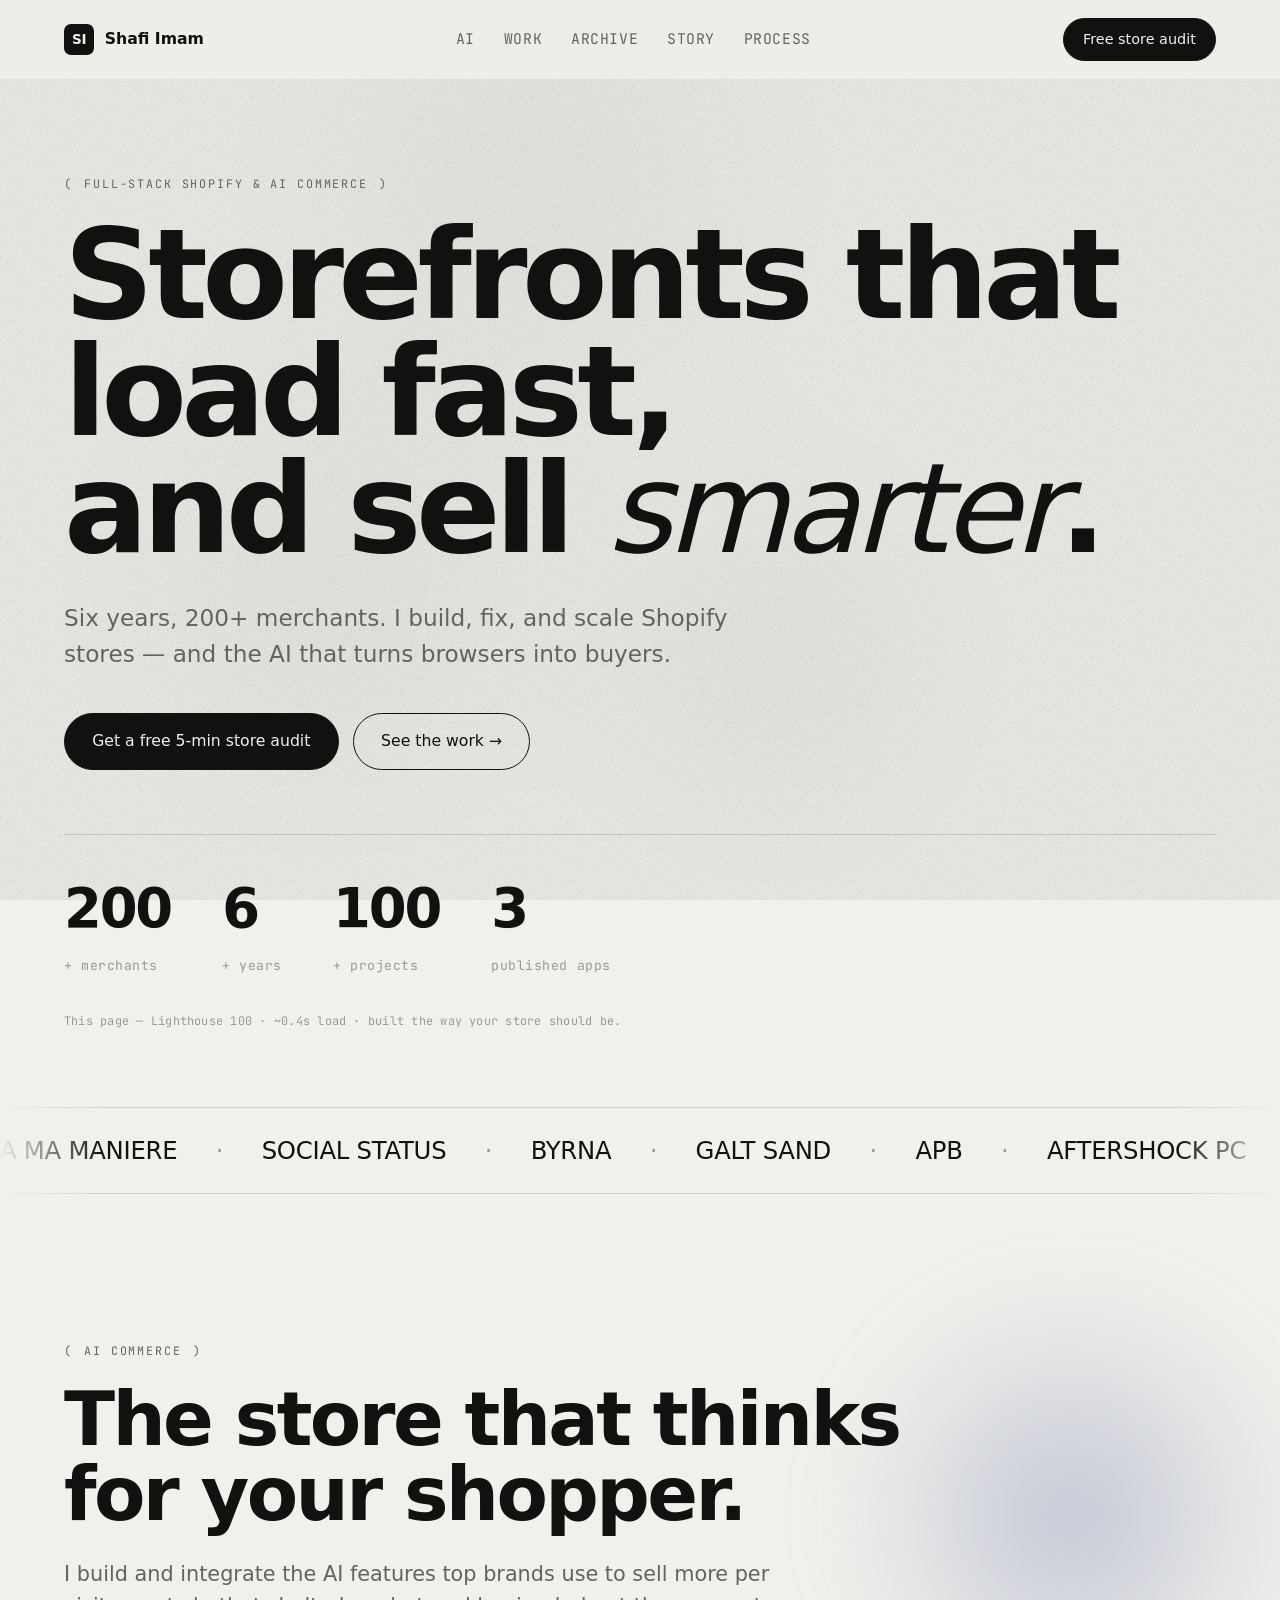
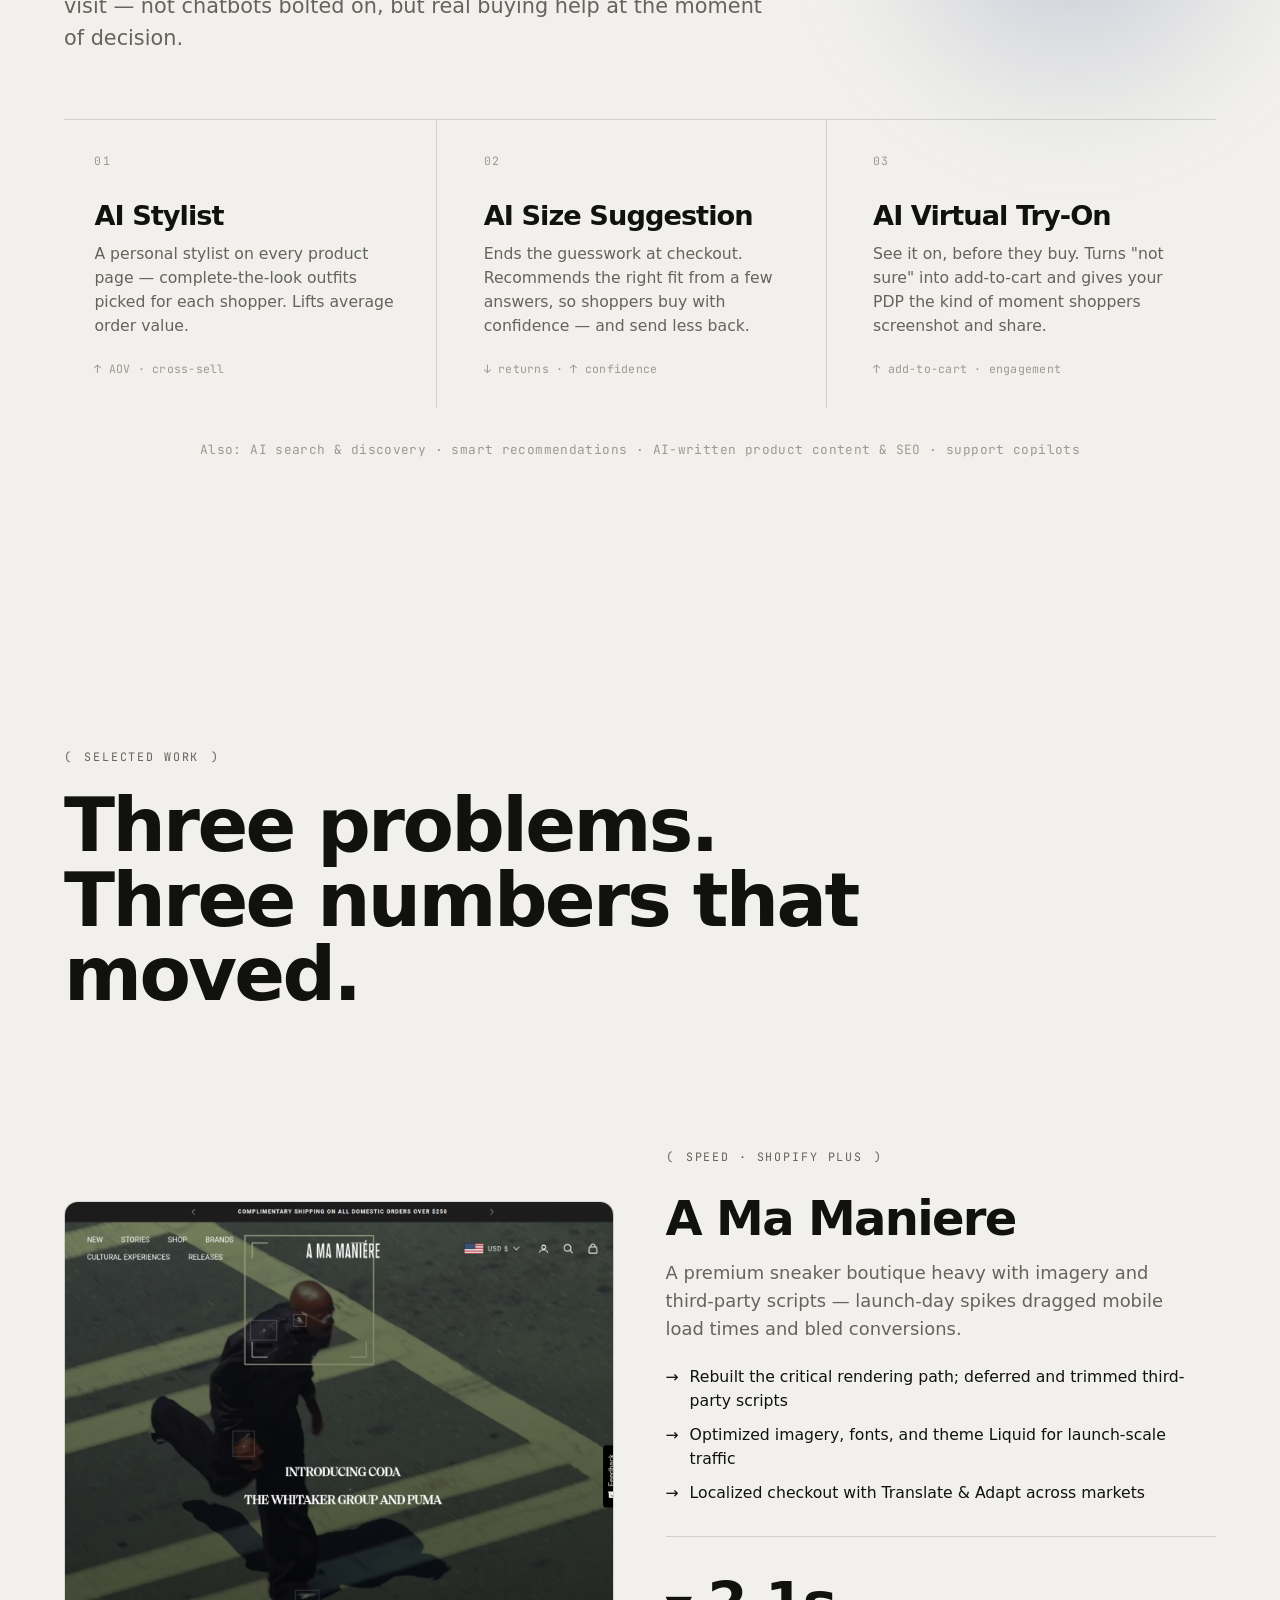
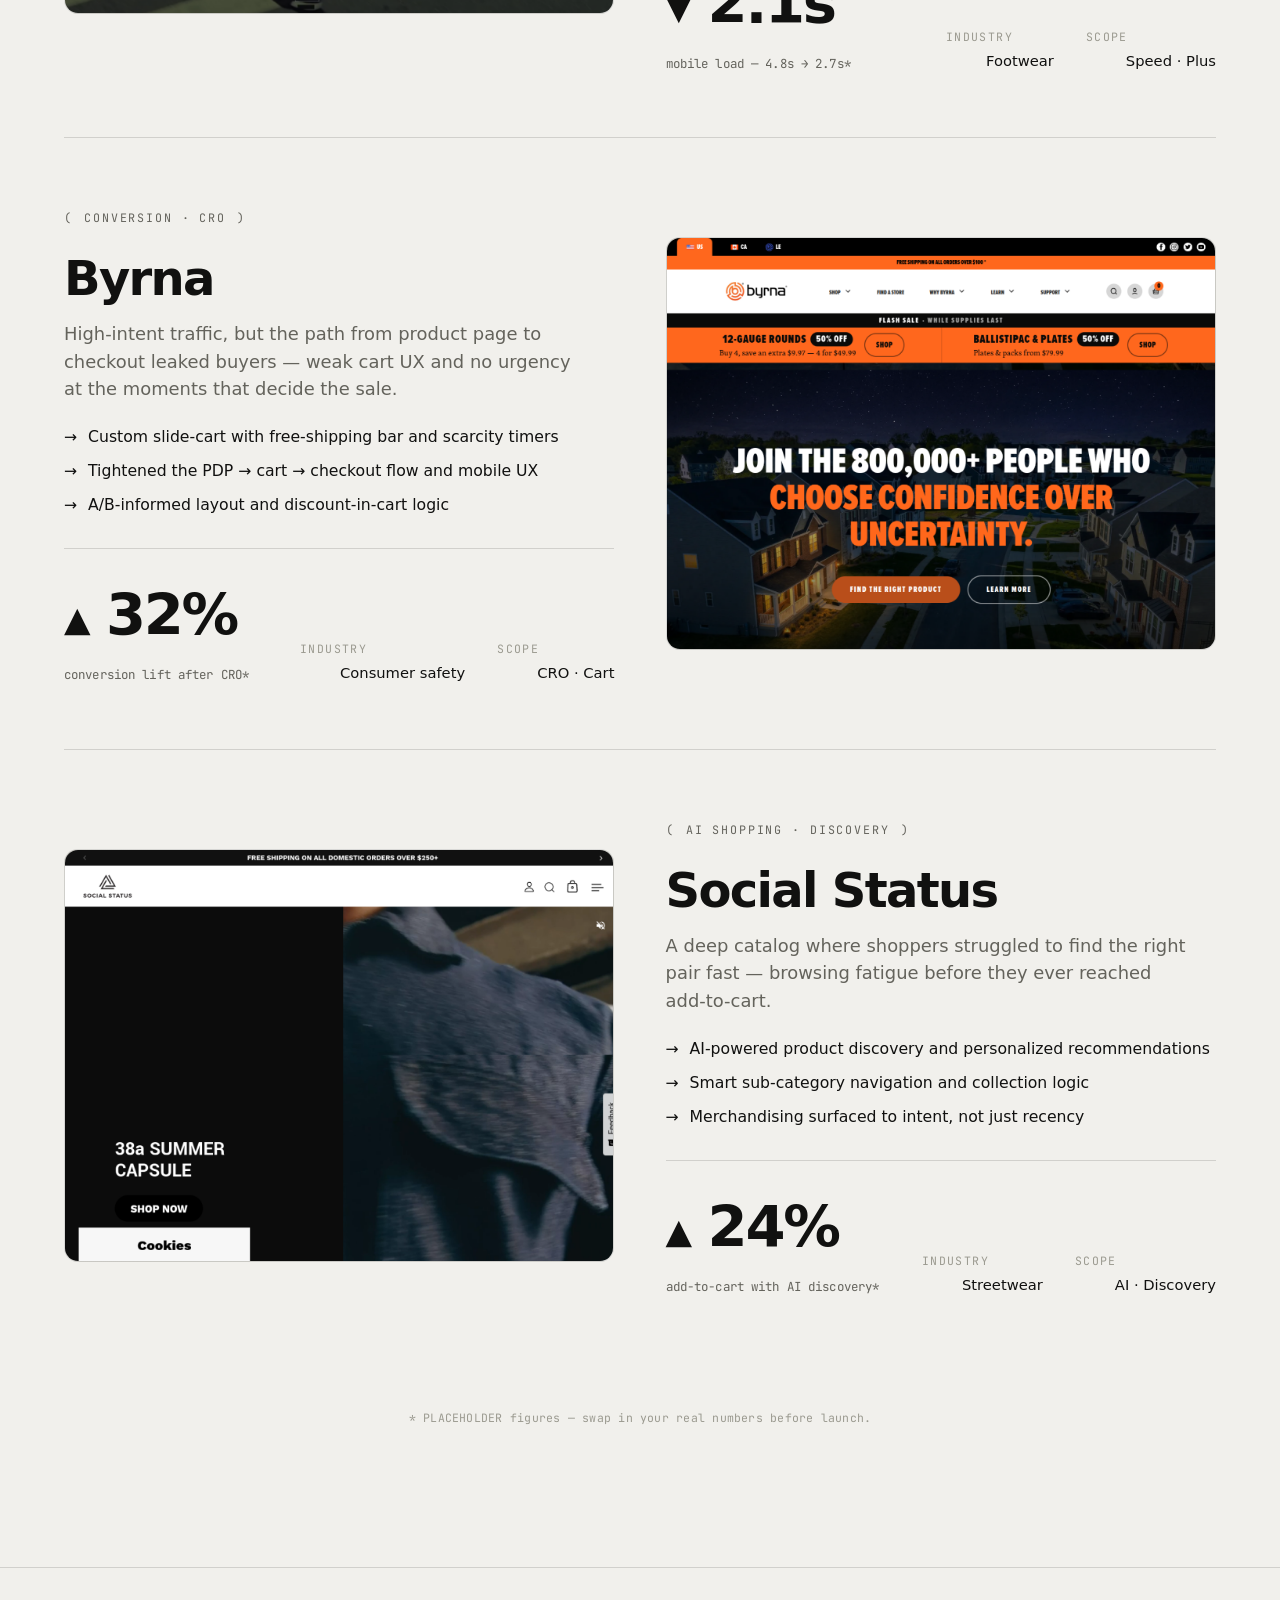
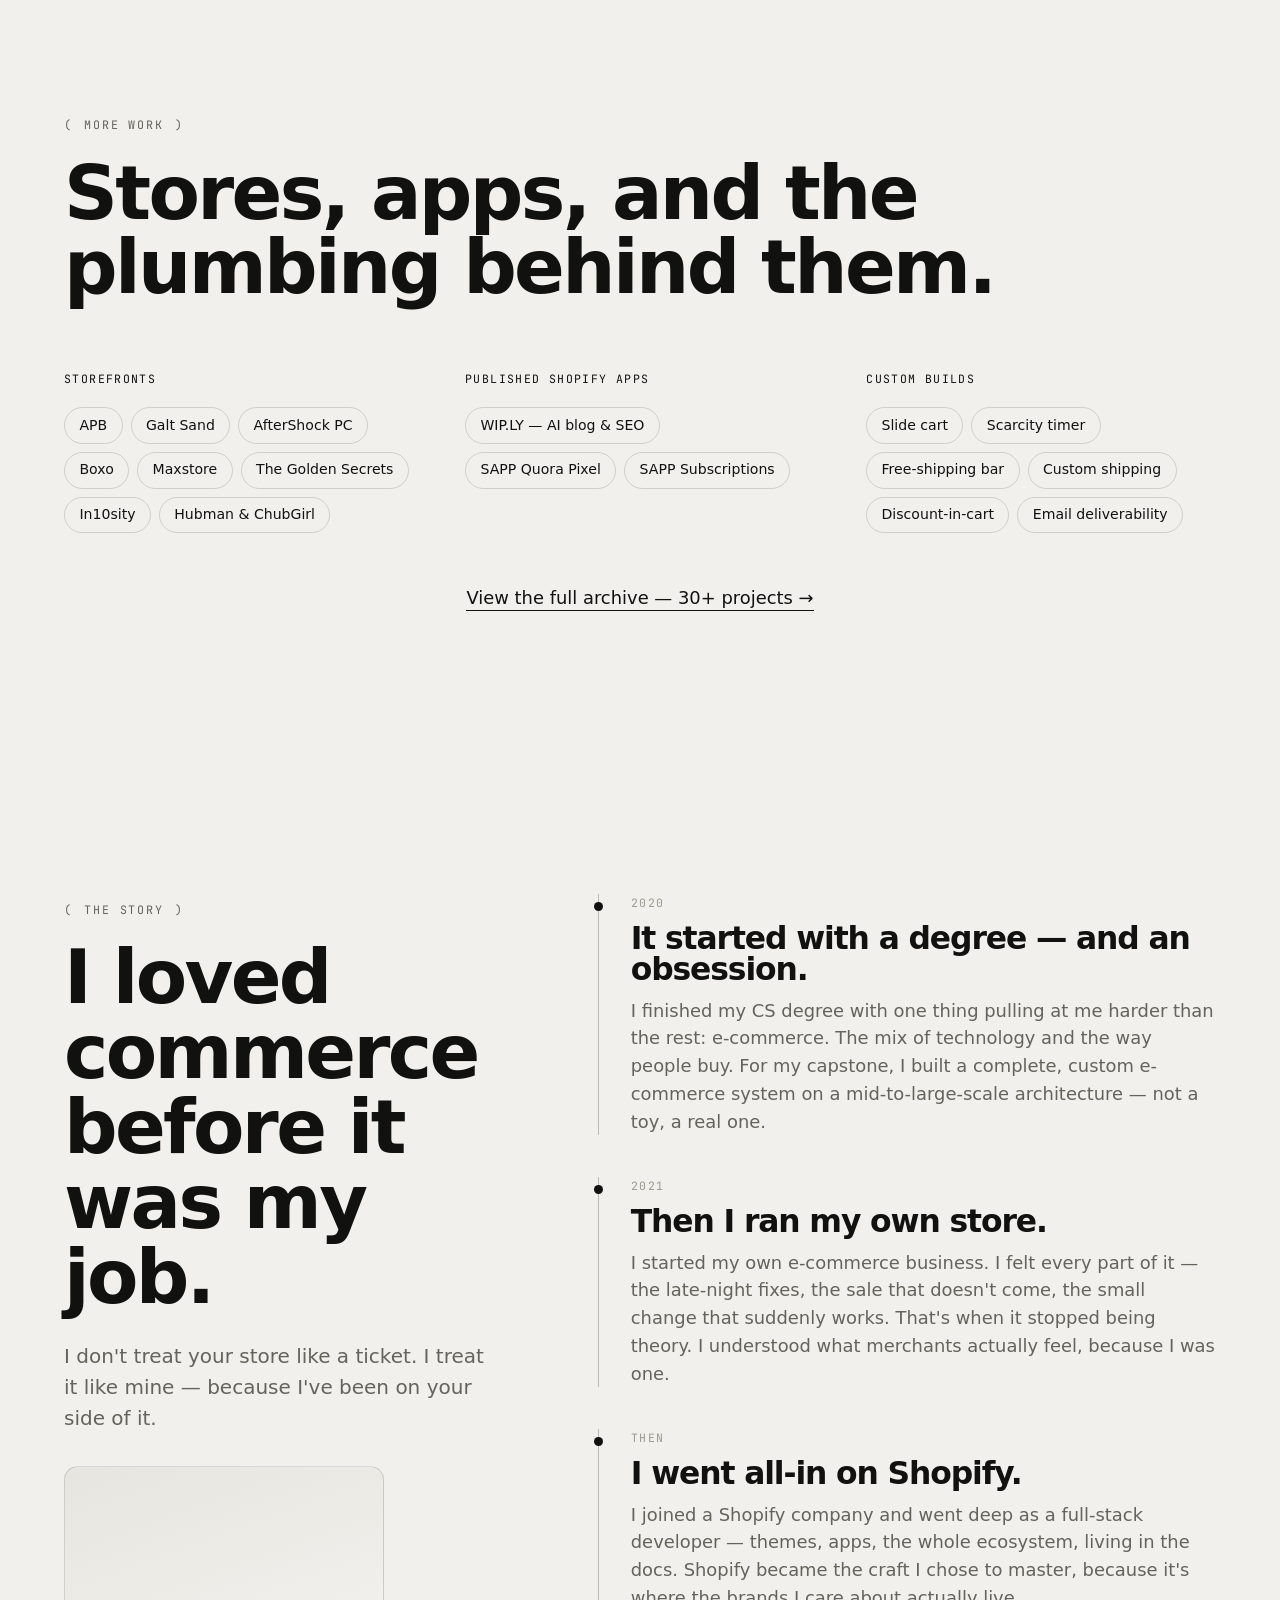
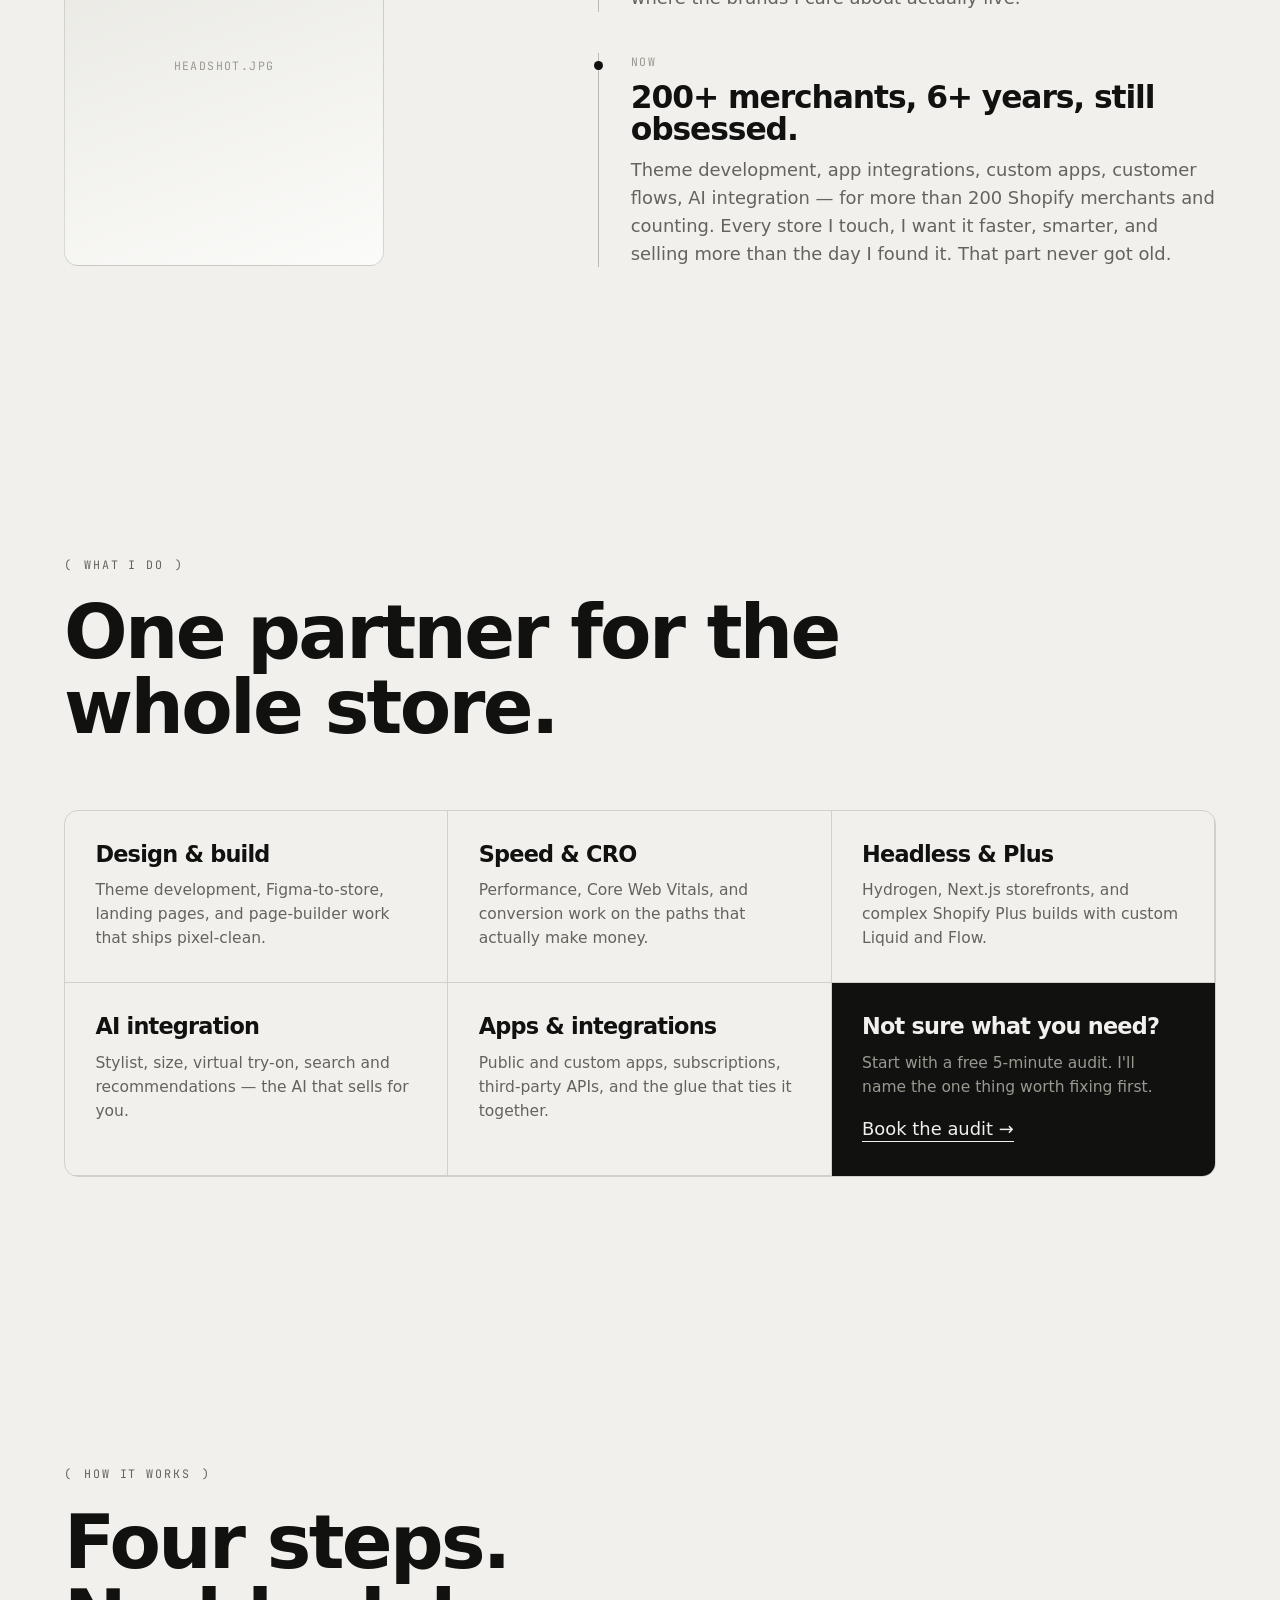
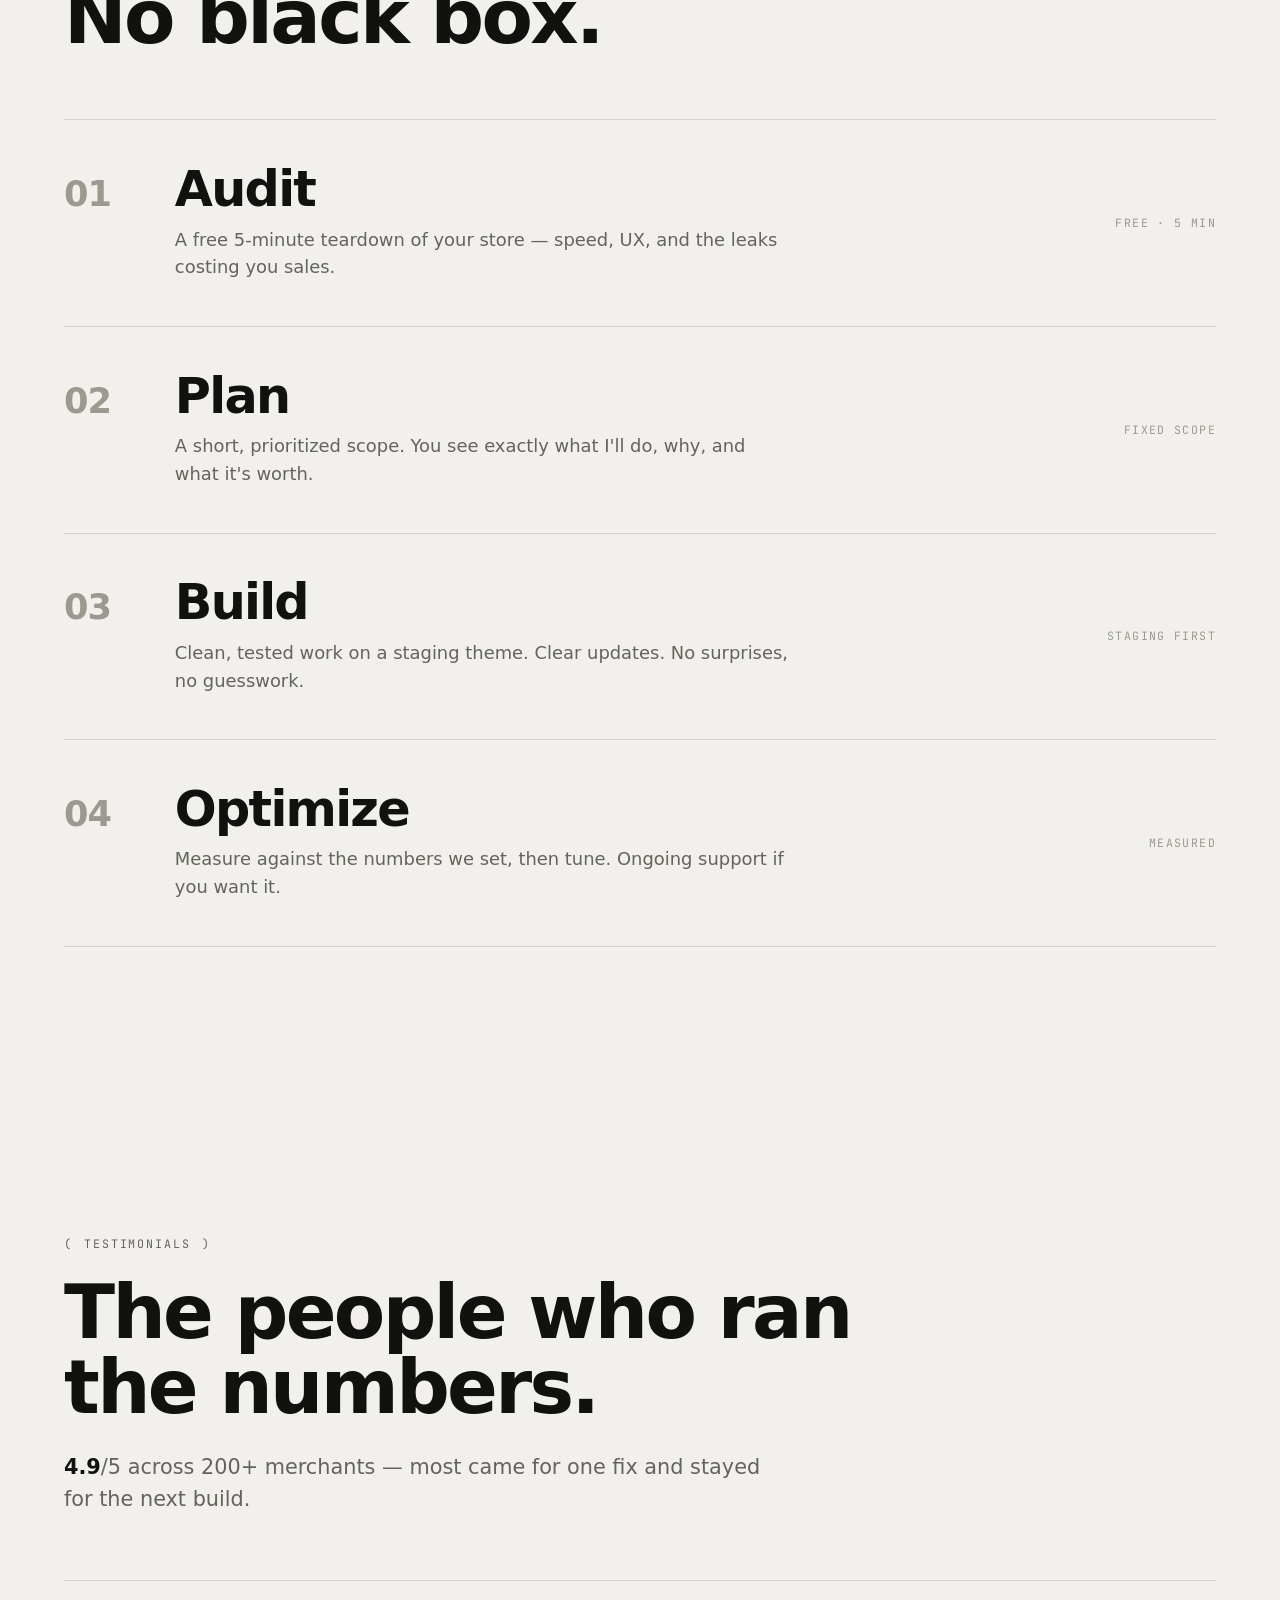
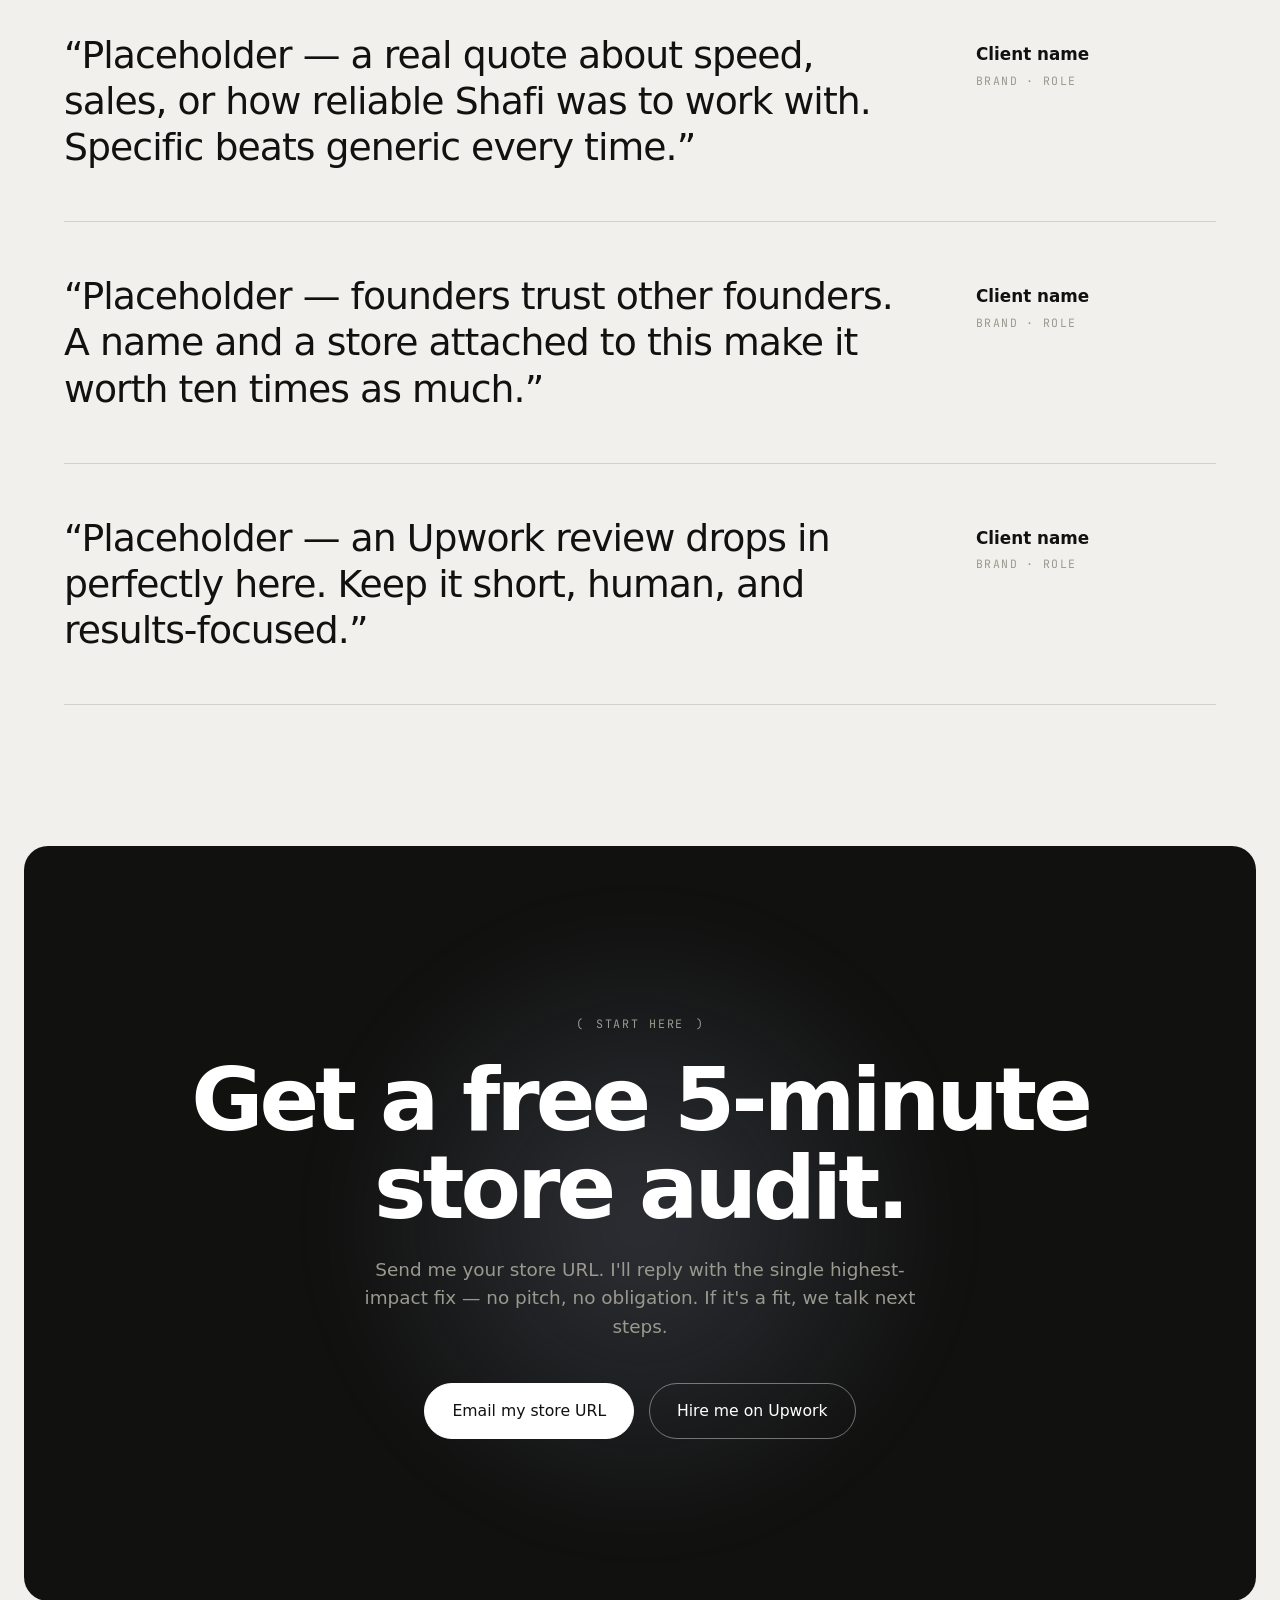
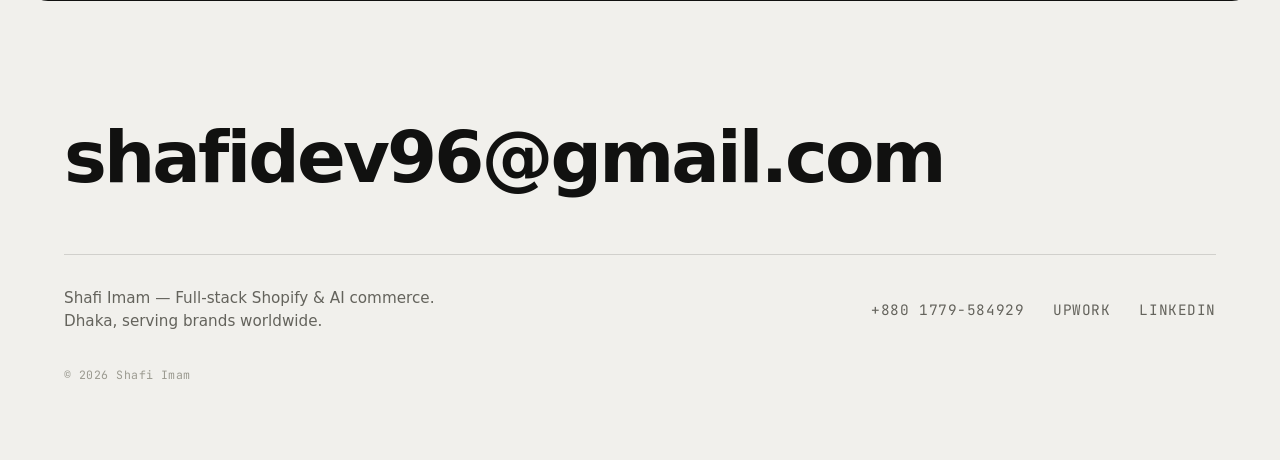
==== index.html @ 68508a6e "New portfolio: static Shopify & AI commerce site + archive page" ====
<!doctype html>
<html lang="en">
<head>
  <meta charset="utf-8" />
  <meta name="viewport" content="width=device-width, initial-scale=1" />
  <title>Shafi Imam — Full-stack Shopify &amp; AI commerce</title>
  <meta name="description" content="Six years, 200+ merchants. I build, fix, and scale Shopify stores — and the AI features (stylist, size, virtual try-on) that turn browsers into buyers." />

  <!--
  ============================================================
  HOW TO UPDATE  (search "PLACEHOLDER")
    · Case-study metrics (3)  -> real speed / conversion / AI numbers
    · Testimonials (3 + rating) -> real client quotes + names
    · Store screenshots       -> assets/shot-*.jpg
    · Headshot                -> assets/headshot.jpg
    · LinkedIn URL            -> nav + footer
  Contact email is correct: shafidev96@gmail.com
  ============================================================
  -->

  <link rel="preconnect" href="https://api.fontshare.com" crossorigin />
  <link rel="preconnect" href="https://fonts.googleapis.com" />
  <link rel="preconnect" href="https://fonts.gstatic.com" crossorigin />
  <link href="https://api.fontshare.com/v2/css?f[]=switzer@400,500,600,700,800,900&display=swap" rel="stylesheet" />
  <link href="https://fonts.googleapis.com/css2?family=JetBrains+Mono:wght@400;500&display=swap" rel="stylesheet" />
  <link rel="stylesheet" href="styles.css" />
</head>
<body>

<!-- preloader (konpo-style counting intro) -->
<div class="loader" id="loader" aria-hidden="true">
  <div class="loader__inner">
    <span class="loader__label mono">Shafi Imam — Shopify &amp; AI commerce</span>
    <span class="loader__count" id="count">000</span>
  </div>
</div>

<!-- custom cursor -->
<div class="cursor" id="cursor" aria-hidden="true"></div>

<!-- grain + shader live behind everything -->
<canvas id="shader" aria-hidden="true"></canvas>
<div class="grain" aria-hidden="true"></div>

<!-- ===================== NAV ===================== -->
<header class="nav" id="top">
  <a class="nav__brand" href="#top" aria-label="Shafi Imam home">
    <span class="nav__mark">SI</span>
    <span class="nav__name">Shafi Imam</span>
  </a>
  <nav class="nav__links" aria-label="Primary">
    <a href="#ai">AI</a>
    <a href="#work">Work</a>
    <a href="work.html">Archive</a>
    <a href="#story">Story</a>
    <a href="#process">Process</a>
  </nav>
  <a class="btn btn--sm" href="#contact"><span>Free store audit</span></a>
</header>

<!-- ===================== HERO ===================== -->
<section class="hero">
  <div class="hero__inner">
    <p class="eyebrow" data-stagger>Full-stack Shopify &amp; AI commerce</p>
    <h1 class="hero__title">
      <span class="line" data-stagger><span>Storefronts that load fast,</span></span>
      <span class="line" data-stagger><span>and sell <em>smarter</em>.</span></span>
    </h1>
    <p class="hero__sub" data-stagger>
      Six years, 200+ merchants. I build, fix, and scale Shopify stores — and the
      AI that turns browsers into buyers.
    </p>
    <div class="hero__cta" data-stagger>
      <a class="btn btn--accent magnetic" href="#contact"><span>Get a free 5-min store audit</span></a>
      <a class="btn btn--ghost magnetic" href="#work"><span>See the work →</span></a>
    </div>

    <div class="hero__stats" data-stagger>
      <div class="hstat"><b data-roll="200">200</b><span>+ merchants</span></div>
      <div class="hstat"><b data-roll="6">6</b><span>+ years</span></div>
      <div class="hstat"><b data-roll="100">100</b><span>+ projects</span></div>
      <div class="hstat"><b data-roll="3">3</b><span> published apps</span></div>
    </div>

    <p class="hero__proof mono">This page — Lighthouse&nbsp;100 · ~0.4s load · built the way your store should be.</p>
  </div>
</section>

<!-- ===================== TRUST MARQUEE ===================== -->
<section class="marquee" aria-label="Selected clients">
  <div class="marquee__track">
    <span>A MA MANIERE</span><span aria-hidden="true">·</span>
    <span>SOCIAL STATUS</span><span aria-hidden="true">·</span>
    <span>BYRNA</span><span aria-hidden="true">·</span>
    <span>GALT SAND</span><span aria-hidden="true">·</span>
    <span>APB</span><span aria-hidden="true">·</span>
    <span>AFTERSHOCK PC</span><span aria-hidden="true">·</span>
    <span>A MA MANIERE</span><span aria-hidden="true">·</span>
    <span>SOCIAL STATUS</span><span aria-hidden="true">·</span>
    <span>BYRNA</span><span aria-hidden="true">·</span>
    <span>GALT SAND</span><span aria-hidden="true">·</span>
    <span>APB</span><span aria-hidden="true">·</span>
    <span>AFTERSHOCK PC</span><span aria-hidden="true">·</span>
  </div>
</section>

<!-- ===================== AI FEATURES ===================== -->
<section class="ai" id="ai">
  <div class="ai__orb" aria-hidden="true"></div>
  <header class="section-head">
    <p class="eyebrow">AI commerce</p>
    <h2 class="section-title">The store that thinks<br />for your shopper.</h2>
    <p class="section-lead">
      I build and integrate the AI features top brands use to sell more per visit —
      not chatbots bolted on, but real buying help at the moment of decision.
    </p>
  </header>

  <div class="ai__grid">
    <article class="aicard" data-tilt>
      <div class="aicard__glow" aria-hidden="true"></div>
      <span class="aicard__idx mono">01</span>
      <h3>AI Stylist</h3>
      <p>A personal stylist on every product page — complete-the-look outfits picked for each shopper. Lifts average order value.</p>
      <span class="aicard__tag mono">↑ AOV · cross-sell</span>
    </article>
    <article class="aicard" data-tilt>
      <div class="aicard__glow" aria-hidden="true"></div>
      <span class="aicard__idx mono">02</span>
      <h3>AI Size Suggestion</h3>
      <p>Ends the guesswork at checkout. Recommends the right fit from a few answers, so shoppers buy with confidence — and send less back.</p>
      <span class="aicard__tag mono">↓ returns · ↑ confidence</span>
    </article>
    <article class="aicard" data-tilt>
      <div class="aicard__glow" aria-hidden="true"></div>
      <span class="aicard__idx mono">03</span>
      <h3>AI Virtual Try-On</h3>
      <p>See it on, before they buy. Turns "not sure" into add-to-cart and gives your PDP the kind of moment shoppers screenshot and share.</p>
      <span class="aicard__tag mono">↑ add-to-cart · engagement</span>
    </article>
  </div>

  <p class="ai__also mono">
    Also: AI search &amp; discovery · smart recommendations · AI-written product content &amp; SEO · support copilots
  </p>
</section>

<!-- ===================== WORK / CASE STUDIES ===================== -->
<section class="work" id="work">
  <header class="section-head">
    <p class="eyebrow">Selected work</p>
    <h2 class="section-title">Three problems.<br />Three numbers that moved.</h2>
  </header>

  <!-- CASE 1 — SPEED — A Ma Maniere -->
  <article class="case" data-tilt>
    <a class="case__media" href="https://www.a-ma-maniere.com/" target="_blank" rel="noopener" aria-label="Visit A Ma Maniere">
      <!-- Store screenshot in assets/ — replace with your own high-res any time -->
      <img src="assets/shot-amamaniere.png" alt="A Ma Maniere storefront" loading="lazy" />
      <span class="case__live mono">↗ a-ma-maniere.com</span>
    </a>
    <div class="case__body">
      <p class="eyebrow">Speed · Shopify Plus</p>
      <h3 class="case__store">A Ma Maniere</h3>
      <p class="case__problem">
        A premium sneaker boutique heavy with imagery and third-party scripts —
        launch-day spikes dragged mobile load times and bled conversions.
      </p>
      <ul class="case__did">
        <li>Rebuilt the critical rendering path; deferred and trimmed third-party scripts</li>
        <li>Optimized imagery, fonts, and theme Liquid for launch-scale traffic</li>
        <li>Localized checkout with Translate &amp; Adapt across markets</li>
      </ul>
      <div class="case__foot">
        <div class="metric">
          <!-- PLACEHOLDER metric -->
          <div class="metric__big"><span class="delta">▼</span> 2.1s</div>
          <div class="metric__cap mono">mobile load — 4.8s → 2.7s*</div>
        </div>
        <dl class="deets">
          <div><dt class="mono">Industry</dt><dd>Footwear</dd></div>
          <div><dt class="mono">Scope</dt><dd>Speed · Plus</dd></div>
        </dl>
      </div>
    </div>
  </article>

  <!-- CASE 2 — CONVERSION — Byrna -->
  <article class="case case--alt" data-tilt>
    <a class="case__media" href="https://byrna.com/" target="_blank" rel="noopener" aria-label="Visit Byrna">
      <!-- Store screenshot in assets/ — replace with your own high-res any time -->
      <img src="assets/shot-byrna.png" alt="Byrna storefront" loading="lazy" />
      <span class="case__live mono">↗ byrna.com</span>
    </a>
    <div class="case__body">
      <p class="eyebrow">Conversion · CRO</p>
      <h3 class="case__store">Byrna</h3>
      <p class="case__problem">
        High-intent traffic, but the path from product page to checkout leaked buyers —
        weak cart UX and no urgency at the moments that decide the sale.
      </p>
      <ul class="case__did">
        <li>Custom slide-cart with free-shipping bar and scarcity timers</li>
        <li>Tightened the PDP → cart → checkout flow and mobile UX</li>
        <li>A/B-informed layout and discount-in-cart logic</li>
      </ul>
      <div class="case__foot">
        <div class="metric">
          <!-- PLACEHOLDER metric -->
          <div class="metric__big"><span class="delta delta--up">▲</span> 32%</div>
          <div class="metric__cap mono">conversion lift after CRO*</div>
        </div>
        <dl class="deets">
          <div><dt class="mono">Industry</dt><dd>Consumer safety</dd></div>
          <div><dt class="mono">Scope</dt><dd>CRO · Cart</dd></div>
        </dl>
      </div>
    </div>
  </article>

  <!-- CASE 3 — AI SHOPPING — Social Status -->
  <article class="case" data-tilt>
    <a class="case__media" href="https://www.socialstatuspgh.com/" target="_blank" rel="noopener" aria-label="Visit Social Status">
      <!-- Store screenshot in assets/ — replace with your own high-res any time -->
      <img src="assets/shot-socialstatus.png" alt="Social Status storefront" loading="lazy" />
      <span class="case__live mono">↗ socialstatuspgh.com</span>
    </a>
    <div class="case__body">
      <p class="eyebrow">AI shopping · Discovery</p>
      <h3 class="case__store">Social Status</h3>
      <p class="case__problem">
        A deep catalog where shoppers struggled to find the right pair fast —
        browsing fatigue before they ever reached add-to-cart.
      </p>
      <ul class="case__did">
        <li>AI-powered product discovery and personalized recommendations</li>
        <li>Smart sub-category navigation and collection logic</li>
        <li>Merchandising surfaced to intent, not just recency</li>
      </ul>
      <div class="case__foot">
        <div class="metric">
          <!-- PLACEHOLDER metric -->
          <div class="metric__big"><span class="delta delta--up">▲</span> 24%</div>
          <div class="metric__cap mono">add-to-cart with AI discovery*</div>
        </div>
        <dl class="deets">
          <div><dt class="mono">Industry</dt><dd>Streetwear</dd></div>
          <div><dt class="mono">Scope</dt><dd>AI · Discovery</dd></div>
        </dl>
      </div>
    </div>
  </article>

  <p class="work__foot mono">* PLACEHOLDER figures — swap in your real numbers before launch.</p>
</section>

<!-- ===================== MORE WORK ===================== -->
<section class="more">
  <header class="section-head">
    <p class="eyebrow">More work</p>
    <h2 class="section-title">Stores, apps, and the plumbing behind them.</h2>
  </header>
  <div class="more__cols">
    <div class="more__col">
      <p class="mono more__label">Storefronts</p>
      <ul class="taglist">
        <li>APB</li><li>Galt Sand</li><li>AfterShock PC</li><li>Boxo</li>
        <li>Maxstore</li><li>The Golden Secrets</li><li>In10sity</li><li>Hubman &amp; ChubGirl</li>
      </ul>
    </div>
    <div class="more__col">
      <p class="mono more__label">Published Shopify apps</p>
      <ul class="taglist">
        <li>WIP.LY — AI blog &amp; SEO</li><li>SAPP Quora Pixel</li><li>SAPP Subscriptions</li>
      </ul>
    </div>
    <div class="more__col">
      <p class="mono more__label">Custom builds</p>
      <ul class="taglist">
        <li>Slide cart</li><li>Scarcity timer</li><li>Free-shipping bar</li>
        <li>Custom shipping</li><li>Discount-in-cart</li><li>Email deliverability</li>
      </ul>
    </div>
  </div>
  <p class="more__all"><a class="link-arrow" href="work.html">View the full archive — 30+ projects →</a></p>
</section>

<!-- ===================== STORY ===================== -->
<section class="story" id="story">
  <div class="story__intro">
    <p class="eyebrow">The story</p>
    <h2 class="section-title">I loved commerce<br />before it was my job.</h2>
    <p class="story__lead">
      I don't treat your store like a ticket. I treat it like mine — because I've
      been on your side of it.
    </p>
    <div class="story__media" role="img" aria-label="Shafi Imam">
      <!-- PLACEHOLDER: assets/headshot.jpg -->
      <span class="mono">headshot.jpg</span>
    </div>
  </div>

  <ol class="timeline">
    <li class="tl">
      <span class="tl__year mono">2020</span>
      <h3>It started with a degree — and an obsession.</h3>
      <p>I finished my CS degree with one thing pulling at me harder than the rest: e-commerce. The mix of technology and the way people buy. For my capstone, I built a complete, custom e-commerce system on a mid-to-large-scale architecture — not a toy, a real one.</p>
    </li>
    <li class="tl">
      <span class="tl__year mono">2021</span>
      <h3>Then I ran my own store.</h3>
      <p>I started my own e-commerce business. I felt every part of it — the late-night fixes, the sale that doesn't come, the small change that suddenly works. That's when it stopped being theory. I understood what merchants actually feel, because I was one.</p>
    </li>
    <li class="tl">
      <span class="tl__year mono">Then</span>
      <h3>I went all-in on Shopify.</h3>
      <p>I joined a Shopify company and went deep as a full-stack developer — themes, apps, the whole ecosystem, living in the docs. Shopify became the craft I chose to master, because it's where the brands I care about actually live.</p>
    </li>
    <li class="tl">
      <span class="tl__year mono">Now</span>
      <h3>200+ merchants, 6+ years, still obsessed.</h3>
      <p>Theme development, app integrations, custom apps, customer flows, AI integration — for more than 200 Shopify merchants and counting. Every store I touch, I want it faster, smarter, and selling more than the day I found it. That part never got old.</p>
    </li>
  </ol>
</section>

<!-- ===================== SERVICES ===================== -->
<section class="services" id="services">
  <header class="section-head">
    <p class="eyebrow">What I do</p>
    <h2 class="section-title">One partner for the whole store.</h2>
  </header>
  <div class="svc__grid">
    <article class="svc" data-tilt><h3>Design &amp; build</h3><p>Theme development, Figma-to-store, landing pages, and page-builder work that ships pixel-clean.</p></article>
    <article class="svc" data-tilt><h3>Speed &amp; CRO</h3><p>Performance, Core Web Vitals, and conversion work on the paths that actually make money.</p></article>
    <article class="svc" data-tilt><h3>Headless &amp; Plus</h3><p>Hydrogen, Next.js storefronts, and complex Shopify Plus builds with custom Liquid and Flow.</p></article>
    <article class="svc" data-tilt><h3>AI integration</h3><p>Stylist, size, virtual try-on, search and recommendations — the AI that sells for you.</p></article>
    <article class="svc" data-tilt><h3>Apps &amp; integrations</h3><p>Public and custom apps, subscriptions, third-party APIs, and the glue that ties it together.</p></article>
    <article class="svc svc--cta" data-tilt><h3>Not sure what you need?</h3><p>Start with a free 5-minute audit. I'll name the one thing worth fixing first.</p><a class="link-arrow" href="#contact">Book the audit →</a></article>
  </div>
</section>

<!-- ===================== HOW IT WORKS (editorial rows) ===================== -->
<section class="process" id="process">
  <header class="section-head">
    <p class="eyebrow">How it works</p>
    <h2 class="section-title">Four steps.<br />No black box.</h2>
  </header>

  <ol class="steps">
    <li class="step">
      <span class="step__n">01</span>
      <div class="step__body">
        <h3>Audit</h3>
        <p>A free 5-minute teardown of your store — speed, UX, and the leaks costing you sales.</p>
      </div>
      <span class="step__meta mono">Free · 5 min</span>
    </li>
    <li class="step">
      <span class="step__n">02</span>
      <div class="step__body">
        <h3>Plan</h3>
        <p>A short, prioritized scope. You see exactly what I'll do, why, and what it's worth.</p>
      </div>
      <span class="step__meta mono">Fixed scope</span>
    </li>
    <li class="step">
      <span class="step__n">03</span>
      <div class="step__body">
        <h3>Build</h3>
        <p>Clean, tested work on a staging theme. Clear updates. No surprises, no guesswork.</p>
      </div>
      <span class="step__meta mono">Staging first</span>
    </li>
    <li class="step">
      <span class="step__n">04</span>
      <div class="step__body">
        <h3>Optimize</h3>
        <p>Measure against the numbers we set, then tune. Ongoing support if you want it.</p>
      </div>
      <span class="step__meta mono">Measured</span>
    </li>
  </ol>
</section>

<!-- ===================== TESTIMONIALS (editorial quotes) ===================== -->
<section class="quotes" id="quotes">
  <header class="section-head">
    <p class="eyebrow">Testimonials</p>
    <h2 class="section-title">The people who ran the numbers.</h2>
    <p class="section-lead"><b data-roll="4.9" data-decimals="1">4.9</b>/5 across 200+ merchants — most came for one fix and stayed for the next build.</p>
  </header>

  <ul class="qlist">
    <!-- PLACEHOLDER testimonials -->
    <li class="qrow">
      <blockquote>Placeholder — a real quote about speed, sales, or how reliable Shafi was to work with. Specific beats generic every time.</blockquote>
      <div class="qmeta"><b>Client name</b><span class="mono">Brand · Role</span></div>
    </li>
    <li class="qrow">
      <blockquote>Placeholder — founders trust other founders. A name and a store attached to this make it worth ten times as much.</blockquote>
      <div class="qmeta"><b>Client name</b><span class="mono">Brand · Role</span></div>
    </li>
    <li class="qrow">
      <blockquote>Placeholder — an Upwork review drops in perfectly here. Keep it short, human, and results-focused.</blockquote>
      <div class="qmeta"><b>Client name</b><span class="mono">Brand · Role</span></div>
    </li>
  </ul>
</section>

<!-- ===================== FINAL CTA ===================== -->
<section class="cta" id="contact">
  <div class="cta__orb" aria-hidden="true"></div>
  <p class="eyebrow">Start here</p>
  <h2 class="cta__title">Get a free 5-minute<br />store audit.</h2>
  <p class="cta__sub">
    Send me your store URL. I'll reply with the single highest-impact fix —
    no pitch, no obligation. If it's a fit, we talk next steps.
  </p>
  <div class="cta__actions">
    <a class="btn btn--accent magnetic" href="mailto:shafidev96@gmail.com?subject=Free%20store%20audit&body=My%20store%20URL%3A%20"><span>Email my store URL</span></a>
    <a class="btn btn--ghost magnetic" href="https://www.upwork.com/freelancers/shafiimam" target="_blank" rel="noopener"><span>Hire me on Upwork</span></a>
  </div>
</section>

<!-- ===================== FOOTER ===================== -->
<footer class="foot">
  <div class="foot__top">
    <a class="foot__mail" href="mailto:shafidev96@gmail.com">shafidev96@gmail.com</a>
  </div>
  <div class="foot__row">
    <p>Shafi Imam — Full-stack Shopify &amp; AI commerce. Dhaka, serving brands worldwide.</p>
    <div class="foot__links">
      <a href="tel:+8801779584929">+880 1779-584929</a>
      <a href="https://www.upwork.com/freelancers/shafiimam" target="_blank" rel="noopener">Upwork</a>
      <!-- PLACEHOLDER: real LinkedIn URL -->
      <a href="#" target="_blank" rel="noopener">LinkedIn</a>
    </div>
  </div>
  <p class="foot__fine mono">© <span id="year">2026</span> Shafi Imam</p>
</footer>

<script src="shader.js" defer></script>
<script src="main.js" defer></script>
</body>
</html>
---- styles.css ----
/* =========================================================
   Shafi Imam — Portfolio
   Light, monochrome, Swiss-grotesk editorial (konpo-grade).
   Near-white paper, near-black ink, no color. Motion carries it.
   ========================================================= */

:root {
  --bg:        #F1F0EC;   /* warm paper white */
  --bg-2:      #E9E8E2;
  --card:      #FBFBF9;
  --ink:       #111110;
  --ink-soft:  #64635C;
  --ink-faint: #9B9A90;
  --line:      rgba(17,17,16,0.14);
  --line-2:    rgba(17,17,16,0.24);
  --dark:      #111110;   /* inverted sections */
  --dark-soft: #9A998F;

  --sans: "Switzer", system-ui, -apple-system, "Helvetica Neue", Arial, sans-serif;
  --mono: "JetBrains Mono", ui-monospace, "SF Mono", monospace;

  --pad-x: clamp(1.25rem, 5vw, 7rem);
  --section-y: clamp(5rem, 11vw, 12rem);
  --maxw: 1320px;
  --radius: 14px;
  --ease: cubic-bezier(0.16, 1, 0.3, 1);
}

* { box-sizing: border-box; }
html { -webkit-text-size-adjust: 100%; }
html.smooth { scroll-behavior: smooth; }

body {
  margin: 0;
  background: var(--bg);
  color: var(--ink);
  font-family: var(--sans);
  font-size: clamp(1rem, 0.96rem + 0.22vw, 1.12rem);
  line-height: 1.55;
  font-weight: 400;
  -webkit-font-smoothing: antialiased;
  text-rendering: optimizeLegibility;
  overflow-x: clip;
}
body.lock { overflow: hidden; height: 100vh; }

h1, h2, h3 { font-family: var(--sans); font-weight: 600; margin: 0; line-height: 1.0; letter-spacing: -0.035em; }
p { margin: 0; }
ul, ol, dl { margin: 0; padding: 0; list-style: none; }
a { color: inherit; text-decoration: none; }
em { font-style: italic; }

/* hide native cursor on fine pointers (custom cursor takes over) */
@media (pointer: fine) { .cursor-on, .cursor-on a, .cursor-on button, .cursor-on .btn { cursor: none; } }

/* background shader + grain ------------------------------ */
#shader { position: fixed; inset: 0; width: 100%; height: 100%; z-index: 0; opacity: 0.5; pointer-events: none; }
.grain {
  position: fixed; inset: 0; z-index: 1; pointer-events: none; opacity: 0.4;
  background-image: url("data:image/svg+xml,%3Csvg xmlns='http://www.w3.org/2000/svg' width='140' height='140'%3E%3Cfilter id='n'%3E%3CfeTurbulence type='fractalNoise' baseFrequency='0.8' numOctaves='2' stitchTiles='stitch'/%3E%3C/filter%3E%3Crect width='100%25' height='100%25' filter='url(%23n)'/%3E%3C/svg%3E");
  mix-blend-mode: multiply;
}
body > *:not(#shader):not(.grain):not(.loader):not(.cursor) { position: relative; z-index: 2; }

/* =========================================================
   PRELOADER
   ========================================================= */
.loader { position: fixed; inset: 0; z-index: 200; background: var(--bg); display: grid; place-items: end center; padding: 0 var(--pad-x) clamp(2rem, 6vh, 4rem); transition: transform 0.9s var(--ease); }
.loader.done { transform: translateY(-100%); }
.loader__inner { width: 100%; max-width: var(--maxw); display: flex; align-items: baseline; justify-content: space-between; gap: 1rem; border-top: 1px solid var(--line); padding-top: 1.4rem; }
.loader__label { color: var(--ink-faint); }
.loader__count { font-family: var(--sans); font-weight: 600; font-size: clamp(4rem, 3rem + 10vw, 12rem); line-height: 0.8; letter-spacing: -0.05em; color: var(--ink); font-variant-numeric: tabular-nums; }

/* =========================================================
   CUSTOM CURSOR
   ========================================================= */
.cursor { position: fixed; top: 0; left: 0; width: 12px; height: 12px; border-radius: 50%; background: #fff; z-index: 300; pointer-events: none; will-change: transform; transition: width 0.28s var(--ease), height 0.28s var(--ease), opacity 0.25s; mix-blend-mode: difference; opacity: 0; }
.cursor.is-active { opacity: 1; }
.cursor.is-hover { width: 52px; height: 52px; }
@media (pointer: coarse) { .cursor { display: none; } }

/* utility ------------------------------------------------ */
.mono { font-family: var(--mono); font-size: 0.72rem; letter-spacing: 0.12em; text-transform: uppercase; color: var(--ink-faint); }
.eyebrow { font-family: var(--mono); font-size: 0.73rem; letter-spacing: 0.16em; text-transform: uppercase; color: var(--ink-soft); margin-bottom: 1.4rem; display: inline-flex; align-items: center; gap: 0.7rem; }
.eyebrow::before { content: "("; }
.eyebrow::after { content: ")"; }

.section-head { max-width: 900px; margin-bottom: clamp(2.5rem, 5vw, 4.5rem); }
.section-title { font-size: clamp(2.2rem, 1rem + 4.6vw, 5rem); color: var(--ink); font-weight: 600; }
.section-lead { color: var(--ink-soft); font-size: clamp(1.05rem, 1rem + 0.4vw, 1.3rem); max-width: 54ch; margin-top: 1.6rem; }

/* buttons ------------------------------------------------ */
.btn { position: relative; display: inline-flex; align-items: center; justify-content: center; font-family: var(--sans); font-weight: 500; font-size: 0.98rem; padding: 0.95rem 1.7rem; border-radius: 999px; border: 1px solid var(--ink); cursor: pointer; transition: background 0.3s var(--ease), color 0.3s var(--ease), border-color 0.3s var(--ease); }
.btn > span { position: relative; z-index: 1; }
.btn--accent { background: var(--ink); color: var(--bg); }
.btn--accent:hover { background: transparent; color: var(--ink); }
.btn--ghost { background: transparent; color: var(--ink); }
.btn--ghost:hover { background: var(--ink); color: var(--bg); }
.btn--sm { padding: 0.6rem 1.2rem; font-size: 0.9rem; background: var(--ink); color: var(--bg); }
.btn--sm:hover { background: transparent; color: var(--ink); }

.link-arrow { font-weight: 500; color: var(--ink); border-bottom: 1px solid var(--ink); padding-bottom: 2px; transition: opacity 0.2s ease; }
.link-arrow:hover { opacity: 0.55; }

/* =========================================================
   NAV
   ========================================================= */
.nav { position: sticky; top: 0; z-index: 60; display: flex; align-items: center; justify-content: space-between; gap: 1.5rem; padding: 1.1rem var(--pad-x); background: color-mix(in srgb, var(--bg) 80%, transparent); backdrop-filter: blur(10px); }
.nav__brand { display: inline-flex; align-items: center; gap: 0.65rem; }
.nav__mark { font-family: var(--sans); font-weight: 700; font-size: 0.85rem; letter-spacing: -0.02em; background: var(--ink); color: var(--bg); width: 1.9rem; height: 1.9rem; display: inline-grid; place-items: center; border-radius: 7px; }
.nav__name { font-weight: 600; font-size: 0.98rem; }
.nav__links { display: flex; gap: 1.8rem; }
.nav__links a { color: var(--ink-soft); font-size: 0.92rem; font-family: var(--mono); letter-spacing: 0.04em; text-transform: uppercase; transition: color 0.15s ease; }
.nav__links a:hover { color: var(--ink); }

/* =========================================================
   HERO
   ========================================================= */
.hero { padding: clamp(3rem, 7vw, 7rem) var(--pad-x) clamp(3rem, 6vw, 5rem); }
.hero__inner { max-width: var(--maxw); margin: 0 auto; }
.hero__title { font-size: clamp(2.9rem, 1rem + 8.5vw, 8rem); font-weight: 600; color: var(--ink); letter-spacing: -0.045em; line-height: 0.94; margin-bottom: 2rem; }
.hero__title .line { display: block; overflow: hidden; }
.hero__title .line > span { display: block; }
.hero__title em { font-style: italic; font-weight: 500; }
.hero__sub { font-size: clamp(1.1rem, 1rem + 0.6vw, 1.45rem); color: var(--ink-soft); max-width: 48ch; margin-bottom: 2.6rem; }
.hero__cta { display: flex; flex-wrap: wrap; gap: 0.9rem; margin-bottom: 4rem; }
.hero__stats { display: grid; grid-template-columns: repeat(4, auto); gap: clamp(1.5rem, 4vw, 4rem); justify-content: start; padding-top: 2rem; border-top: 1px solid var(--line); }
.hstat { display: flex; flex-direction: column; }
.hstat b { font-family: var(--sans); font-weight: 600; font-size: clamp(2rem, 1.2rem + 2.8vw, 3.4rem); color: var(--ink); letter-spacing: -0.04em; font-variant-numeric: tabular-nums; }
.hstat span { color: var(--ink-faint); font-size: 0.82rem; font-family: var(--mono); letter-spacing: 0.04em; margin-top: 0.3rem; }
.hero__proof { margin-top: 2.2rem; text-transform: none; letter-spacing: 0.02em; color: var(--ink-faint); font-size: 0.74rem; }

/* =========================================================
   MARQUEE
   ========================================================= */
.marquee { border-block: 1px solid var(--line); padding: 1.5rem 0; overflow: hidden; -webkit-mask-image: linear-gradient(90deg, transparent, #000 8%, #000 92%, transparent); mask-image: linear-gradient(90deg, transparent, #000 8%, #000 92%, transparent); }
.marquee__track { display: inline-flex; align-items: center; gap: 2.4rem; white-space: nowrap; animation: scroll-x 38s linear infinite; }
.marquee__track span { font-family: var(--sans); font-weight: 500; font-size: clamp(1rem, 0.8rem + 0.9vw, 1.6rem); letter-spacing: -0.01em; color: var(--ink); }
.marquee__track span[aria-hidden] { color: var(--ink-faint); }
@keyframes scroll-x { to { transform: translateX(-50%); } }

/* =========================================================
   AI FEATURES
   ========================================================= */
.ai { position: relative; overflow: clip; max-width: var(--maxw); margin: 0 auto; padding: var(--section-y) var(--pad-x); }
.ai__orb { position: absolute; top: 6%; right: -4%; width: min(42vw, 520px); aspect-ratio: 1; z-index: -1; background: radial-gradient(circle at 50% 50%, rgba(150,160,190,0.5), rgba(150,160,190,0.14) 45%, transparent 68%); filter: blur(30px); border-radius: 50%; animation: float 15s ease-in-out infinite; }
@keyframes float { 0%,100% { transform: translateY(0) scale(1); } 50% { transform: translateY(-26px) scale(1.05); } }
.ai__grid { display: grid; grid-template-columns: repeat(3, 1fr); gap: 1rem; border-top: 1px solid var(--line); }
.aicard { position: relative; overflow: hidden; padding: 2rem 1.9rem 1.9rem; border-right: 1px solid var(--line); min-height: 280px; display: flex; flex-direction: column; }
.aicard:last-child { border-right: none; }
.aicard__glow { display: none; }
.aicard__idx { color: var(--ink-faint); margin-bottom: auto; }
.aicard h3 { font-size: 1.7rem; color: var(--ink); margin: 2rem 0 0.8rem; font-weight: 600; }
.aicard p { color: var(--ink-soft); font-size: 0.98rem; }
.aicard__tag { margin-top: 1.3rem; text-transform: none; letter-spacing: 0.02em; color: var(--ink-faint); font-size: 0.72rem; }
.ai__also { margin-top: 2rem; text-align: center; text-transform: none; letter-spacing: 0.03em; color: var(--ink-faint); font-size: 0.8rem; }

/* =========================================================
   WORK / CASE STUDIES
   ========================================================= */
.work { max-width: var(--maxw); margin: 0 auto; padding: var(--section-y) var(--pad-x); }
.case { display: grid; grid-template-columns: 1fr 1fr; gap: clamp(1.5rem, 4vw, 4.5rem); align-items: center; padding: clamp(2.5rem, 5vw, 4.5rem) 0; border-top: 1px solid var(--line); }
.case:first-of-type { border-top: none; }
.case--alt .case__media { order: 2; }
.case__media { position: relative; aspect-ratio: 4 / 3; border-radius: var(--radius); overflow: hidden; border: 1px solid var(--line); background: linear-gradient(160deg, #e6e5df, #fbfbf9); display: block; }
.case__media img { width: 100%; height: 100%; object-fit: cover; object-position: top center; display: block; transition: transform 0.8s var(--ease); }
.case__media:hover img { transform: scale(1.04); }
.case__live { position: absolute; left: 0.9rem; bottom: 0.9rem; z-index: 2; color: var(--ink); background: rgba(255,255,255,0.88); backdrop-filter: blur(4px); padding: 0.38rem 0.75rem; border-radius: 999px; text-transform: none; letter-spacing: 0.02em; font-size: 0.68rem; opacity: 0; transform: translateY(6px); transition: opacity 0.35s var(--ease), transform 0.35s var(--ease); }
.case__media:hover .case__live { opacity: 1; transform: none; }
.case__shot { color: var(--ink-faint); }
.case__store { font-size: clamp(1.9rem, 1.1rem + 2.4vw, 3rem); color: var(--ink); margin: 0.3rem 0 1.1rem; font-weight: 600; }
.case__problem { color: var(--ink-soft); margin-bottom: 1.4rem; max-width: 46ch; }
.case__did { display: grid; gap: 0.6rem; margin-bottom: 1.9rem; }
.case__did li { position: relative; padding-left: 1.5rem; font-size: 0.98rem; color: var(--ink); }
.case__did li::before { content: "→"; position: absolute; left: 0; color: var(--ink); }
.case__foot { display: flex; flex-wrap: wrap; gap: 1.5rem 2.5rem; align-items: flex-end; justify-content: space-between; padding-top: 1.4rem; border-top: 1px solid var(--line); }
.metric { display: flex; flex-direction: column; gap: 0.3rem; }
.metric__big { font-family: var(--sans); font-weight: 600; font-size: clamp(2.2rem, 1.4rem + 3.2vw, 3.6rem); color: var(--ink); letter-spacing: -0.04em; }
.delta { font-size: 0.6em; vertical-align: middle; }
.metric__cap { text-transform: none; letter-spacing: 0.01em; color: var(--ink-soft); font-size: 0.78rem; }
.deets { display: flex; gap: 2rem; }
.deets dt { margin-bottom: 0.25rem; }
.deets dd { color: var(--ink); font-size: 0.92rem; }
.work__foot { text-align: center; margin-top: 3rem; text-transform: none; letter-spacing: 0.02em; color: var(--ink-faint); }

/* =========================================================
   MORE WORK
   ========================================================= */
.more { border-top: 1px solid var(--line); padding: var(--section-y) var(--pad-x); }
.more .section-head, .more__cols { max-width: var(--maxw); margin-inline: auto; }
.more__cols { display: grid; grid-template-columns: repeat(3, 1fr); gap: clamp(1.5rem, 4vw, 3.5rem); }
.more__label { margin-bottom: 1.2rem; color: var(--ink); }
.taglist { display: flex; flex-wrap: wrap; gap: 0.5rem; }
.taglist li { font-size: 0.88rem; font-weight: 400; padding: 0.4rem 0.9rem; border: 1px solid var(--line); border-radius: 999px; color: var(--ink); transition: background 0.2s ease, color 0.2s ease; }
.taglist li:hover { background: var(--ink); color: var(--bg); }

/* =========================================================
   STORY
   ========================================================= */
.story { max-width: var(--maxw); margin: 0 auto; padding: var(--section-y) var(--pad-x); display: grid; grid-template-columns: 0.85fr 1.15fr; gap: clamp(2.5rem, 6vw, 6rem); align-items: start; }
.story__intro { position: sticky; top: 100px; }
.story__lead { color: var(--ink-soft); font-size: 1.25rem; margin: 1.6rem 0 2rem; max-width: 34ch; }
.story__media { aspect-ratio: 4/5; border-radius: var(--radius); border: 1px solid var(--line); background: linear-gradient(160deg, #e6e5df, #fbfbf9); display: grid; place-items: center; max-width: 320px; }
.timeline { display: grid; gap: 2.6rem; }
.tl { border-left: 1px solid var(--line-2); padding: 0 0 0 2rem; position: relative; }
.tl::before { content: ""; position: absolute; left: -5px; top: 8px; width: 9px; height: 9px; border-radius: 50%; background: var(--ink); }
.tl__year { color: var(--ink-faint); margin-bottom: 0.7rem; display: block; }
.tl h3 { font-size: clamp(1.4rem, 1rem + 1.2vw, 2rem); color: var(--ink); margin-bottom: 0.7rem; font-weight: 600; }
.tl p { color: var(--ink-soft); }

/* =========================================================
   SERVICES
   ========================================================= */
.services { max-width: var(--maxw); margin: 0 auto; padding: var(--section-y) var(--pad-x); }
.svc__grid { display: grid; grid-template-columns: repeat(3, 1fr); gap: 0; border: 1px solid var(--line); border-radius: var(--radius); overflow: hidden; }
.svc { padding: 2rem 1.9rem; border-right: 1px solid var(--line); border-bottom: 1px solid var(--line); transition: background 0.3s var(--ease); }
.svc:hover { background: var(--bg-2); }
.svc h3 { font-size: 1.4rem; color: var(--ink); margin-bottom: 0.8rem; font-weight: 600; }
.svc p { color: var(--ink-soft); font-size: 0.97rem; }
.svc--cta { background: var(--ink); }
.svc--cta:hover { background: var(--ink); }
.svc--cta h3 { color: var(--bg); }
.svc--cta p { color: var(--dark-soft); margin-bottom: 1rem; }
.svc--cta .link-arrow { color: var(--bg); border-color: var(--bg); }

/* =========================================================
   HOW IT WORKS  (editorial number-rows)
   ========================================================= */
.process { max-width: var(--maxw); margin: 0 auto; padding: var(--section-y) var(--pad-x); }
.steps { border-top: 1px solid var(--line); }
.step { display: grid; grid-template-columns: auto 1fr auto; gap: clamp(1.5rem, 5vw, 5rem); align-items: baseline; padding: clamp(1.8rem, 3.5vw, 3rem) 0; border-bottom: 1px solid var(--line); transition: padding-left 0.45s var(--ease); }
.step:hover { padding-left: clamp(0.5rem, 1.5vw, 1.4rem); }
.step__n { font-family: var(--sans); font-weight: 600; font-size: clamp(1.3rem, 1rem + 1.6vw, 2.2rem); color: var(--ink-faint); letter-spacing: -0.03em; font-variant-numeric: tabular-nums; }
.step__body { max-width: 660px; }
.step__body h3 { font-size: clamp(1.7rem, 1rem + 2.6vw, 3.2rem); color: var(--ink); font-weight: 600; margin-bottom: 0.7rem; letter-spacing: -0.035em; }
.step__body p { color: var(--ink-soft); max-width: 54ch; }
.step__meta { color: var(--ink-faint); white-space: nowrap; align-self: center; }

/* =========================================================
   TESTIMONIALS  (editorial quote-rows)
   ========================================================= */
.quotes { max-width: var(--maxw); margin: 0 auto; padding: var(--section-y) var(--pad-x); }
.quotes .section-lead b { color: var(--ink); font-weight: 600; font-variant-numeric: tabular-nums; }
.qlist { border-top: 1px solid var(--line); }
.qrow { display: grid; grid-template-columns: 1fr 240px; gap: clamp(1.5rem, 4vw, 4rem); align-items: start; padding: clamp(2rem, 4vw, 3.6rem) 0; border-bottom: 1px solid var(--line); }
.qrow blockquote { margin: 0; font-family: var(--sans); font-weight: 500; font-size: clamp(1.35rem, 1rem + 1.7vw, 2.4rem); line-height: 1.22; letter-spacing: -0.025em; color: var(--ink); }
.qrow blockquote::before { content: "\201C"; }
.qrow blockquote::after { content: "\201D"; }
.qmeta { display: flex; flex-direction: column; gap: 0.3rem; padding-top: 0.6rem; }
.qmeta b { font-family: var(--sans); font-size: 1.05rem; color: var(--ink); font-weight: 600; }

/* =========================================================
   FINAL CTA  (dark inverted bookend)
   ========================================================= */
.cta { position: relative; overflow: hidden; text-align: center; padding: calc(var(--section-y) * 1.15) var(--pad-x); background: var(--dark); color: var(--bg); border-radius: 24px; margin: 0 clamp(0.5rem, 2vw, 1.5rem) clamp(0.5rem, 2vw, 1.5rem); }
.cta .eyebrow { color: var(--dark-soft); }
.cta__orb { position: absolute; top: 50%; left: 50%; transform: translate(-50%,-50%); width: min(70vw, 720px); aspect-ratio: 1; z-index: 0; background: radial-gradient(circle, rgba(150,160,190,0.22), transparent 62%); filter: blur(30px); border-radius: 50%; animation: float 16s ease-in-out infinite; }
.cta > *:not(.cta__orb) { position: relative; z-index: 1; }
.cta__title { font-size: clamp(2.4rem, 1.1rem + 5.5vw, 6rem); color: #fff; letter-spacing: -0.045em; margin-bottom: 1.5rem; font-weight: 600; }
.cta__sub { max-width: 48ch; margin: 0 auto 2.6rem; color: var(--dark-soft); font-size: 1.15rem; }
.cta__actions { display: flex; flex-wrap: wrap; gap: 0.9rem; justify-content: center; }
.cta .btn--accent { background: #fff; color: var(--ink); border-color: #fff; }
.cta .btn--accent:hover { background: transparent; color: #fff; }
.cta .btn--ghost { color: #fff; border-color: rgba(255,255,255,0.4); }
.cta .btn--ghost:hover { background: #fff; color: var(--ink); border-color: #fff; }

/* =========================================================
   FOOTER
   ========================================================= */
.foot { padding: clamp(3rem, 6vw, 5rem) var(--pad-x); max-width: var(--maxw); margin: 0 auto; }
.foot__top { padding-bottom: 2.5rem; border-bottom: 1px solid var(--line); margin-bottom: 2rem; }
.foot__mail { font-family: var(--sans); font-weight: 600; font-size: clamp(1.8rem, 1rem + 5vw, 4.5rem); color: var(--ink); letter-spacing: -0.04em; border-bottom: 2px solid transparent; transition: opacity 0.2s ease; }
.foot__mail:hover { opacity: 0.55; }
.foot__row { display: flex; flex-wrap: wrap; gap: 1.5rem; justify-content: space-between; align-items: center; }
.foot__row p { color: var(--ink-soft); font-size: 0.95rem; max-width: 44ch; }
.foot__links { display: flex; flex-wrap: wrap; gap: 1.8rem; }
.foot__links a { color: var(--ink-soft); font-size: 0.9rem; font-family: var(--mono); text-transform: uppercase; letter-spacing: 0.04em; transition: color 0.15s; }
.foot__links a:hover { color: var(--ink); }
.foot__fine { margin-top: 2rem; text-transform: none; letter-spacing: 0.04em; }

/* =========================================================
   WORK ARCHIVE PAGE
   ========================================================= */
.arc-hero { max-width: var(--maxw); margin: 0 auto; padding: clamp(3rem, 7vw, 7rem) var(--pad-x) clamp(2.5rem, 5vw, 4rem); }
.arc-hero__title { font-size: clamp(2.8rem, 1rem + 9vw, 8rem); font-weight: 600; letter-spacing: -0.045em; line-height: 0.94; margin-bottom: 1.6rem; color: var(--ink); }
.arc-hero__title .line { display: block; overflow: hidden; }
.arc-hero__title .line > span { display: block; }
.arc-hero__sub { font-size: clamp(1.05rem, 1rem + 0.5vw, 1.35rem); color: var(--ink-soft); max-width: 62ch; }
.archive { max-width: var(--maxw); margin: 0 auto; padding: clamp(1.8rem, 3.5vw, 3rem) var(--pad-x); }
.acat__head { display: flex; align-items: baseline; justify-content: space-between; padding-bottom: 1rem; border-bottom: 1px solid var(--ink); }
.acat__label { color: var(--ink); font-size: 0.78rem; }
.acat__count { color: var(--ink-faint); }
.arow { display: flex; align-items: baseline; justify-content: space-between; gap: 1rem 2rem; flex-wrap: wrap; padding: clamp(0.9rem, 1.6vw, 1.35rem) 0; border-bottom: 1px solid var(--line); transition: padding-left 0.4s var(--ease); }
.arow:hover { padding-left: 0.7rem; }
.arow__name { font-family: var(--sans); font-weight: 600; font-size: clamp(1.25rem, 1rem + 1.4vw, 2.1rem); letter-spacing: -0.03em; color: var(--ink); }
.arow__name a { display: inline-flex; align-items: baseline; gap: 0.5rem; }
.arow__go { font-size: 0.62em; color: var(--ink-faint); transition: transform 0.3s var(--ease), color 0.3s; }
.arow__name a:hover .arow__go { transform: translate(2px, -2px); color: var(--ink); }
.arow__tags { color: var(--ink-faint); text-align: right; }
.more__all { max-width: var(--maxw); margin: clamp(2rem, 4vw, 3.5rem) auto 0; text-align: center; }

/* =========================================================
   MOTION
   ========================================================= */
[data-stagger] { opacity: 0; transform: translateY(24px); }
.hero__title .line[data-stagger], .arc-hero__title .line[data-stagger] { opacity: 1; transform: none; }
.hero__title .line[data-stagger] > span, .arc-hero__title .line[data-stagger] > span { opacity: 0; transform: translateY(105%); }
[data-reveal] { opacity: 0; transform: translateY(26px); transition: opacity 0.9s var(--ease), transform 0.9s var(--ease); }
[data-reveal].is-in { opacity: 1; transform: none; }
.played[data-stagger] { transition: opacity 0.9s var(--ease), transform 0.9s var(--ease); opacity: 1; transform: none; }
.hero__title .line.played > span, .arc-hero__title .line.played > span { transition: transform 1s var(--ease), opacity 1s var(--ease); transform: none; opacity: 1; }

/* =========================================================
   RESPONSIVE
   ========================================================= */
@media (max-width: 1000px) {
  .story { grid-template-columns: 1fr; }
  .story__intro { position: static; }
  .story__media { max-width: 260px; }
}
@media (max-width: 900px) {
  .ai__grid { grid-template-columns: 1fr; }
  .aicard { border-right: none; border-bottom: 1px solid var(--line); }
  .case { grid-template-columns: 1fr; }
  .case--alt .case__media { order: 0; }
  .case__media { max-width: 560px; }
  .more__cols { grid-template-columns: 1fr; }
  .svc__grid { grid-template-columns: repeat(2, 1fr); }
  .hero__stats { grid-template-columns: repeat(2, auto); gap: 1.8rem 3rem; }
  .step { grid-template-columns: auto 1fr; }
  .step__meta { display: none; }
  .qrow { grid-template-columns: 1fr; }
}
@media (max-width: 600px) {
  .nav__links { display: none; }
  .svc__grid { grid-template-columns: 1fr; }
  .hero__stats { grid-template-columns: 1fr 1fr; }
  .hero__cta .btn, .cta__actions .btn { flex: 1 1 auto; }
  .deets { gap: 1.4rem; }
}

@media (prefers-reduced-motion: reduce) {
  html.smooth { scroll-behavior: auto; }
  #shader, .cursor { display: none; }
  .marquee__track, .ai__orb, .cta__orb { animation: none !important; }
  [data-reveal], [data-stagger] { opacity: 1 !important; transform: none !important; transition: none !important; }
  .hero__title .line > span, .arc-hero__title .line > span { opacity: 1 !important; transform: none !important; }
}

/* focus */
a:focus-visible, .btn:focus-visible { outline: 2px solid var(--ink); outline-offset: 3px; border-radius: 6px; }
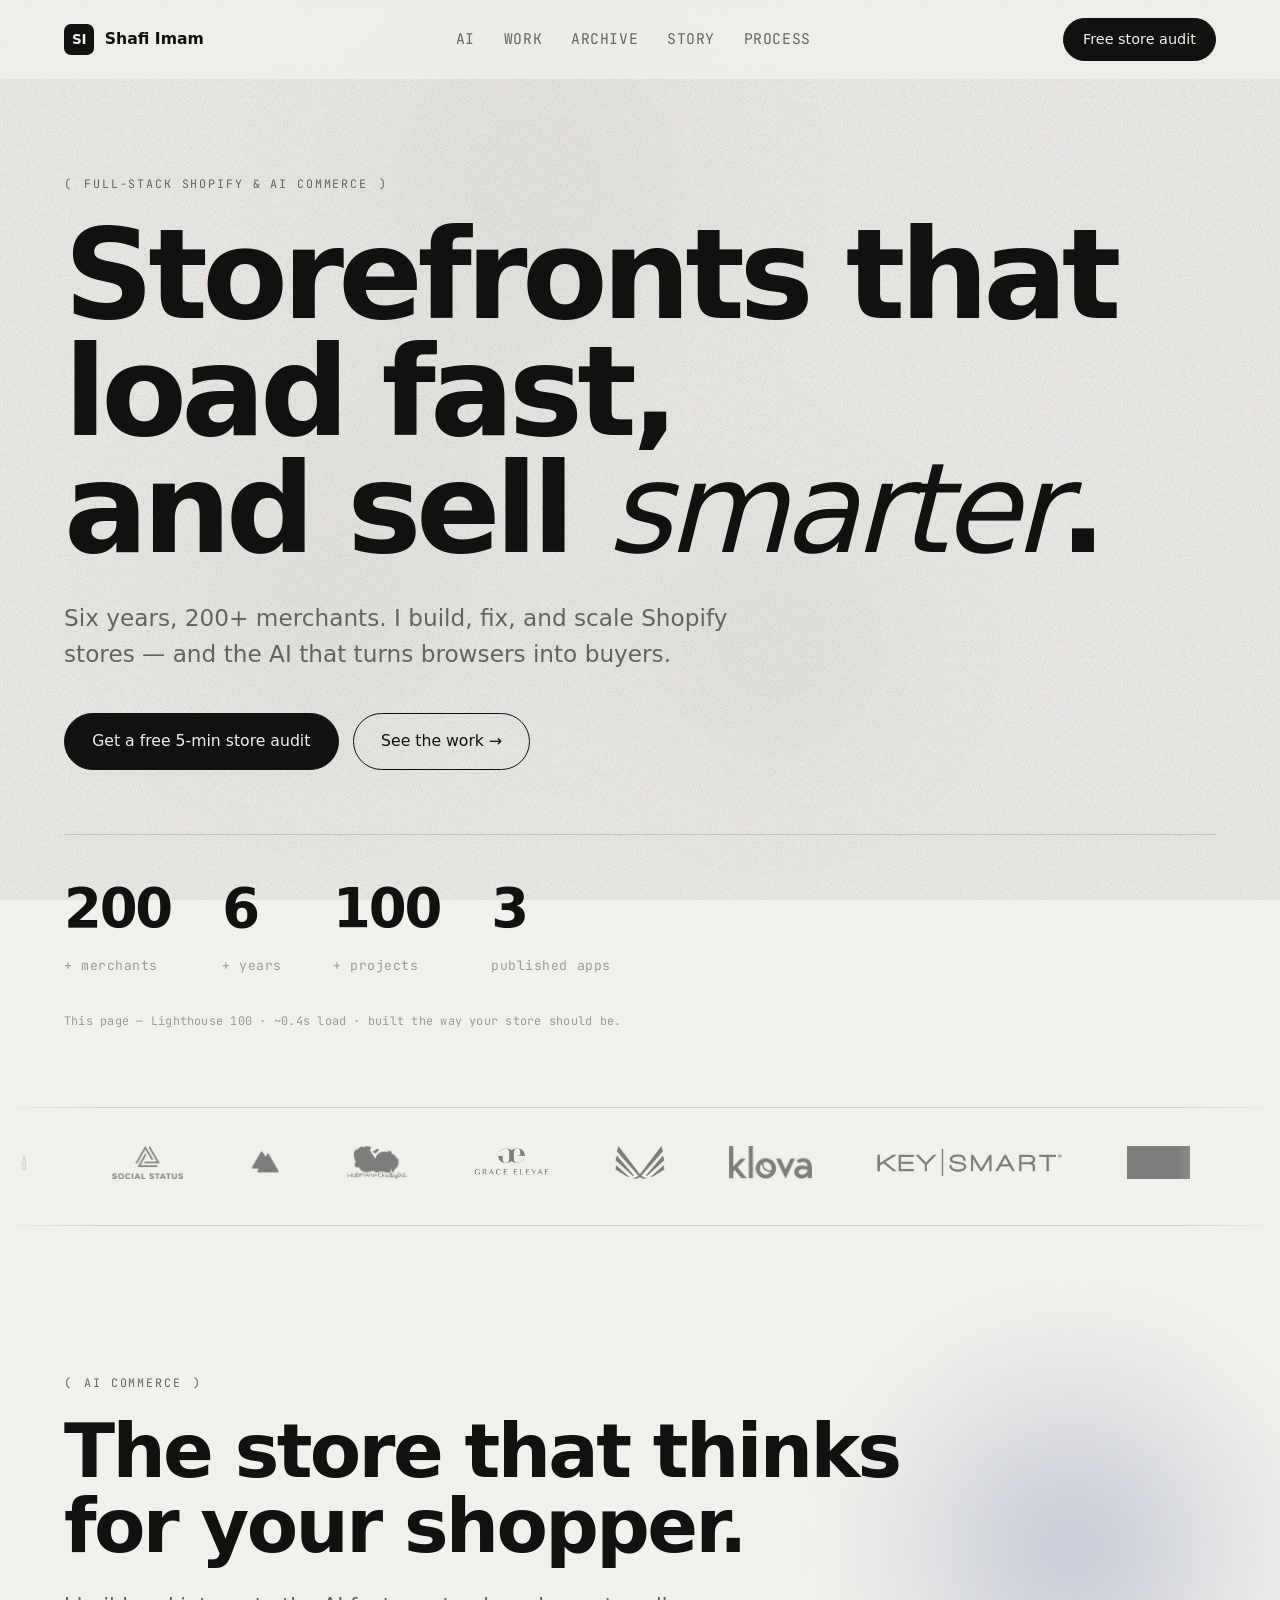
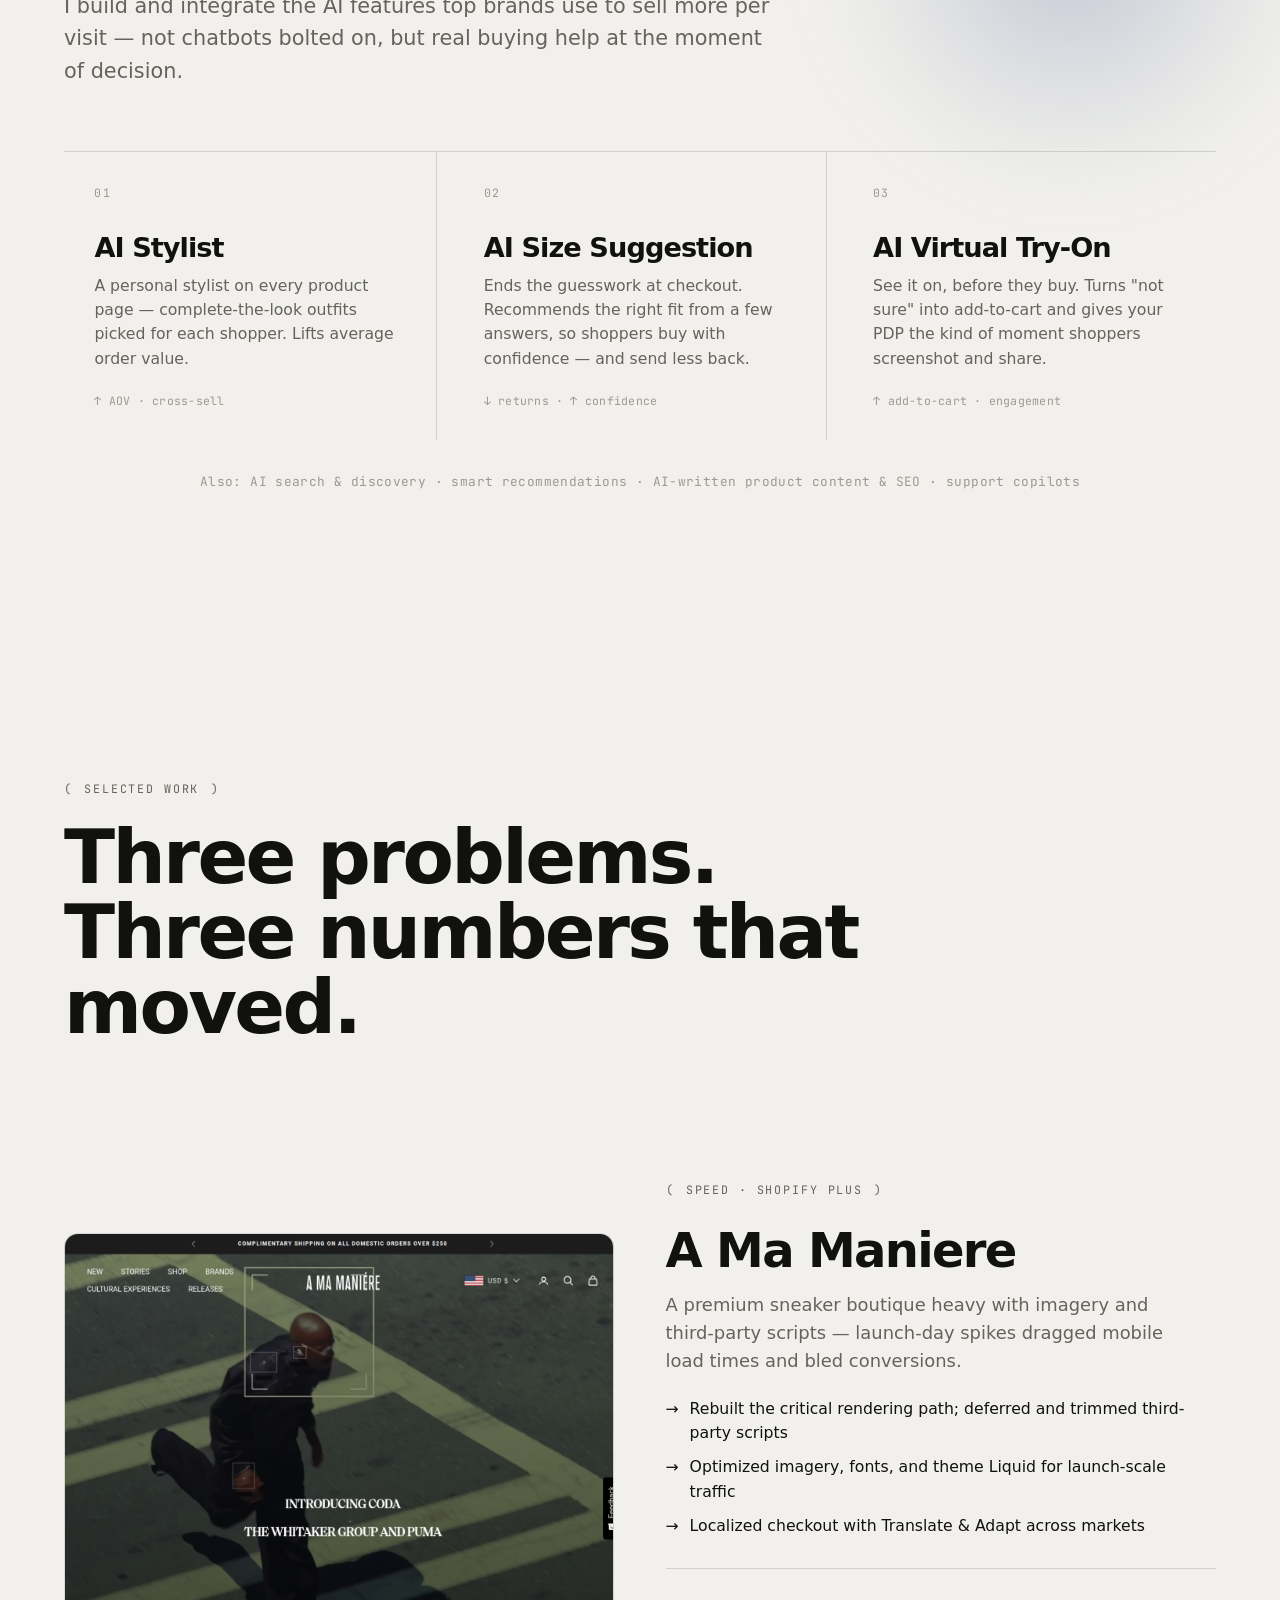
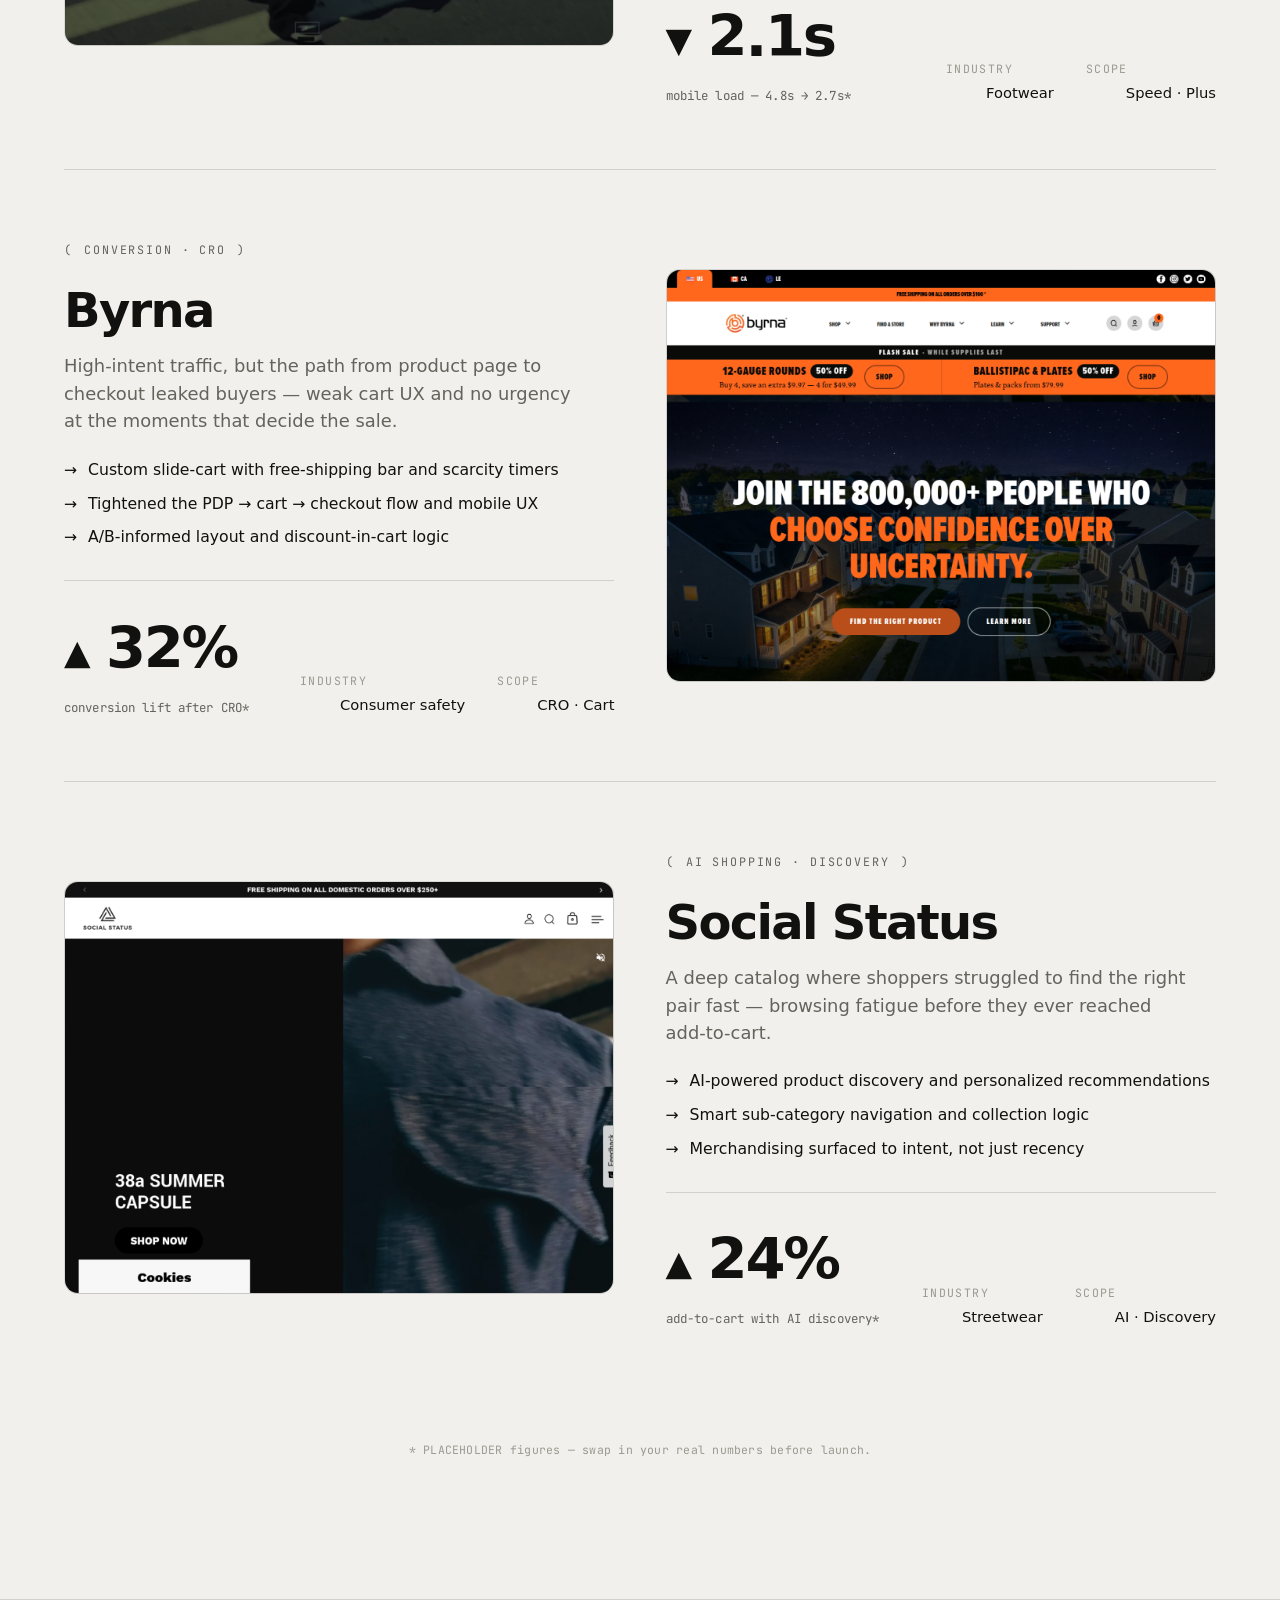
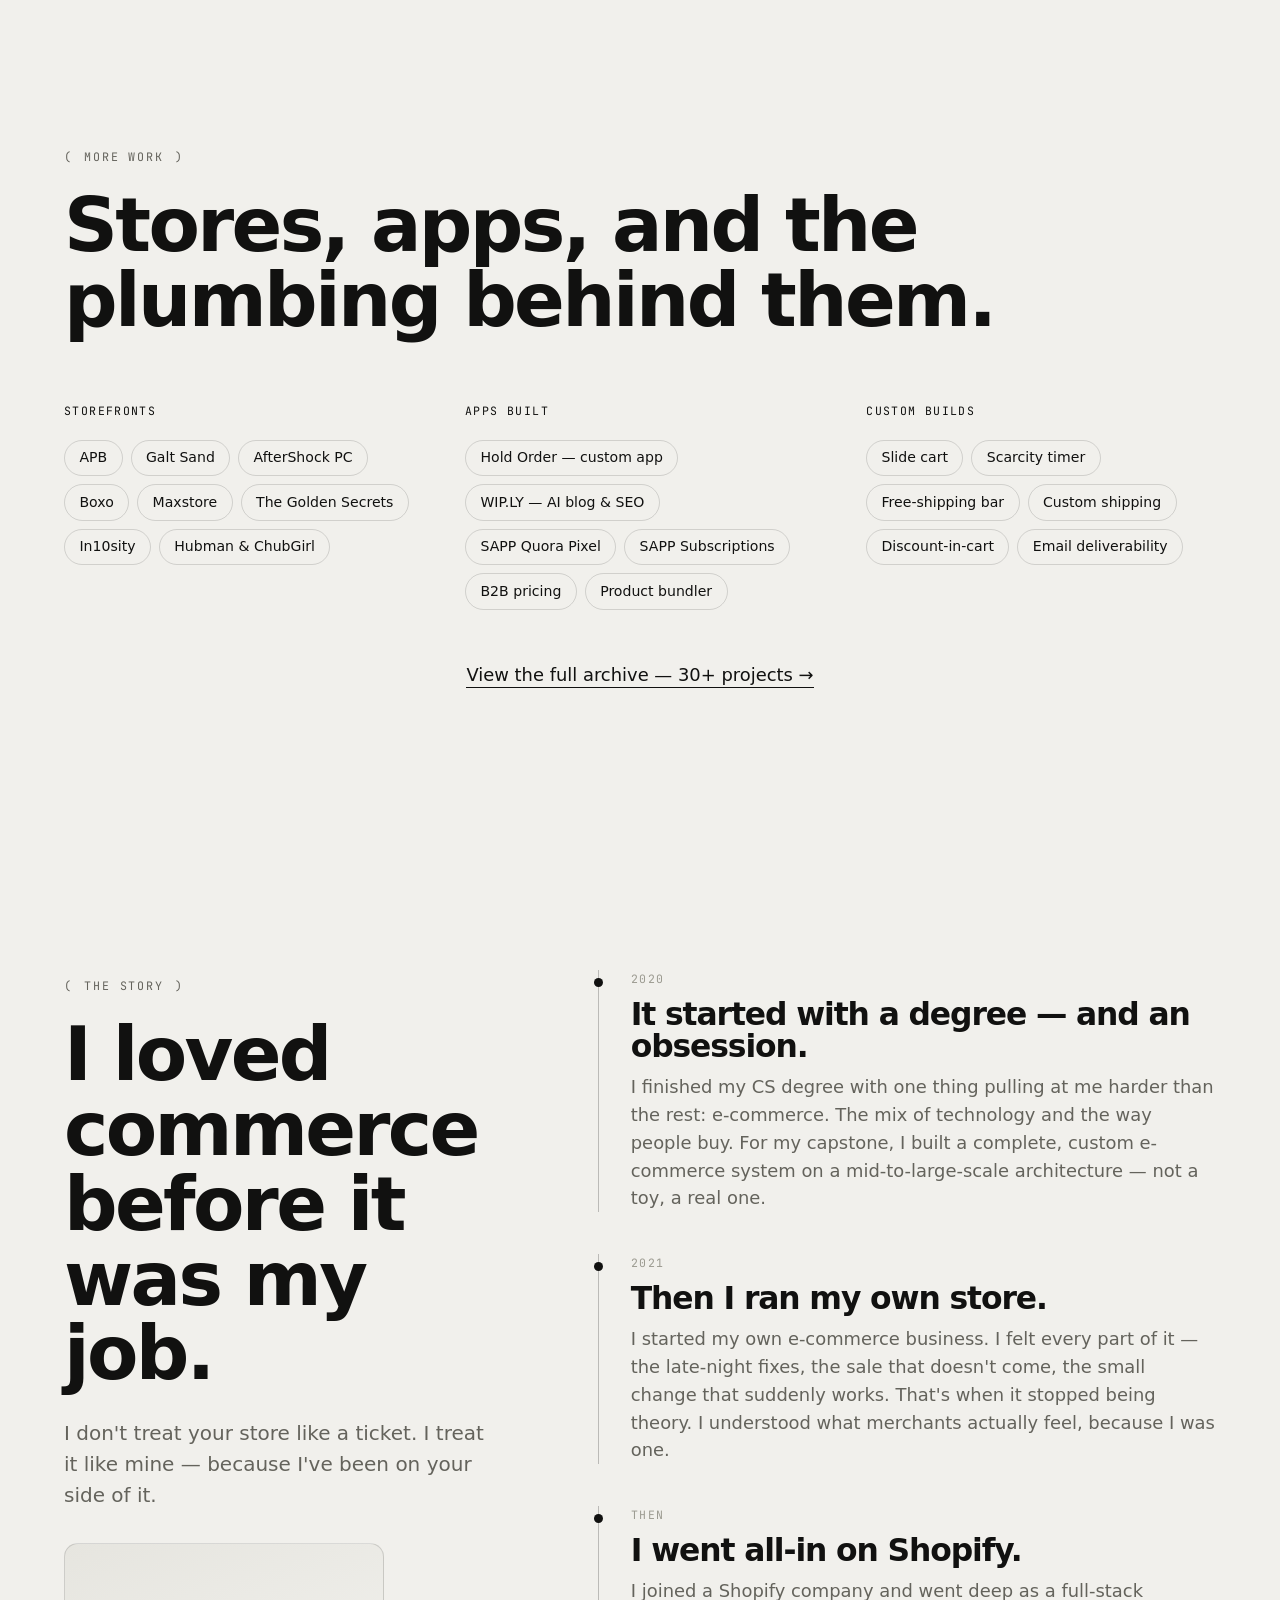
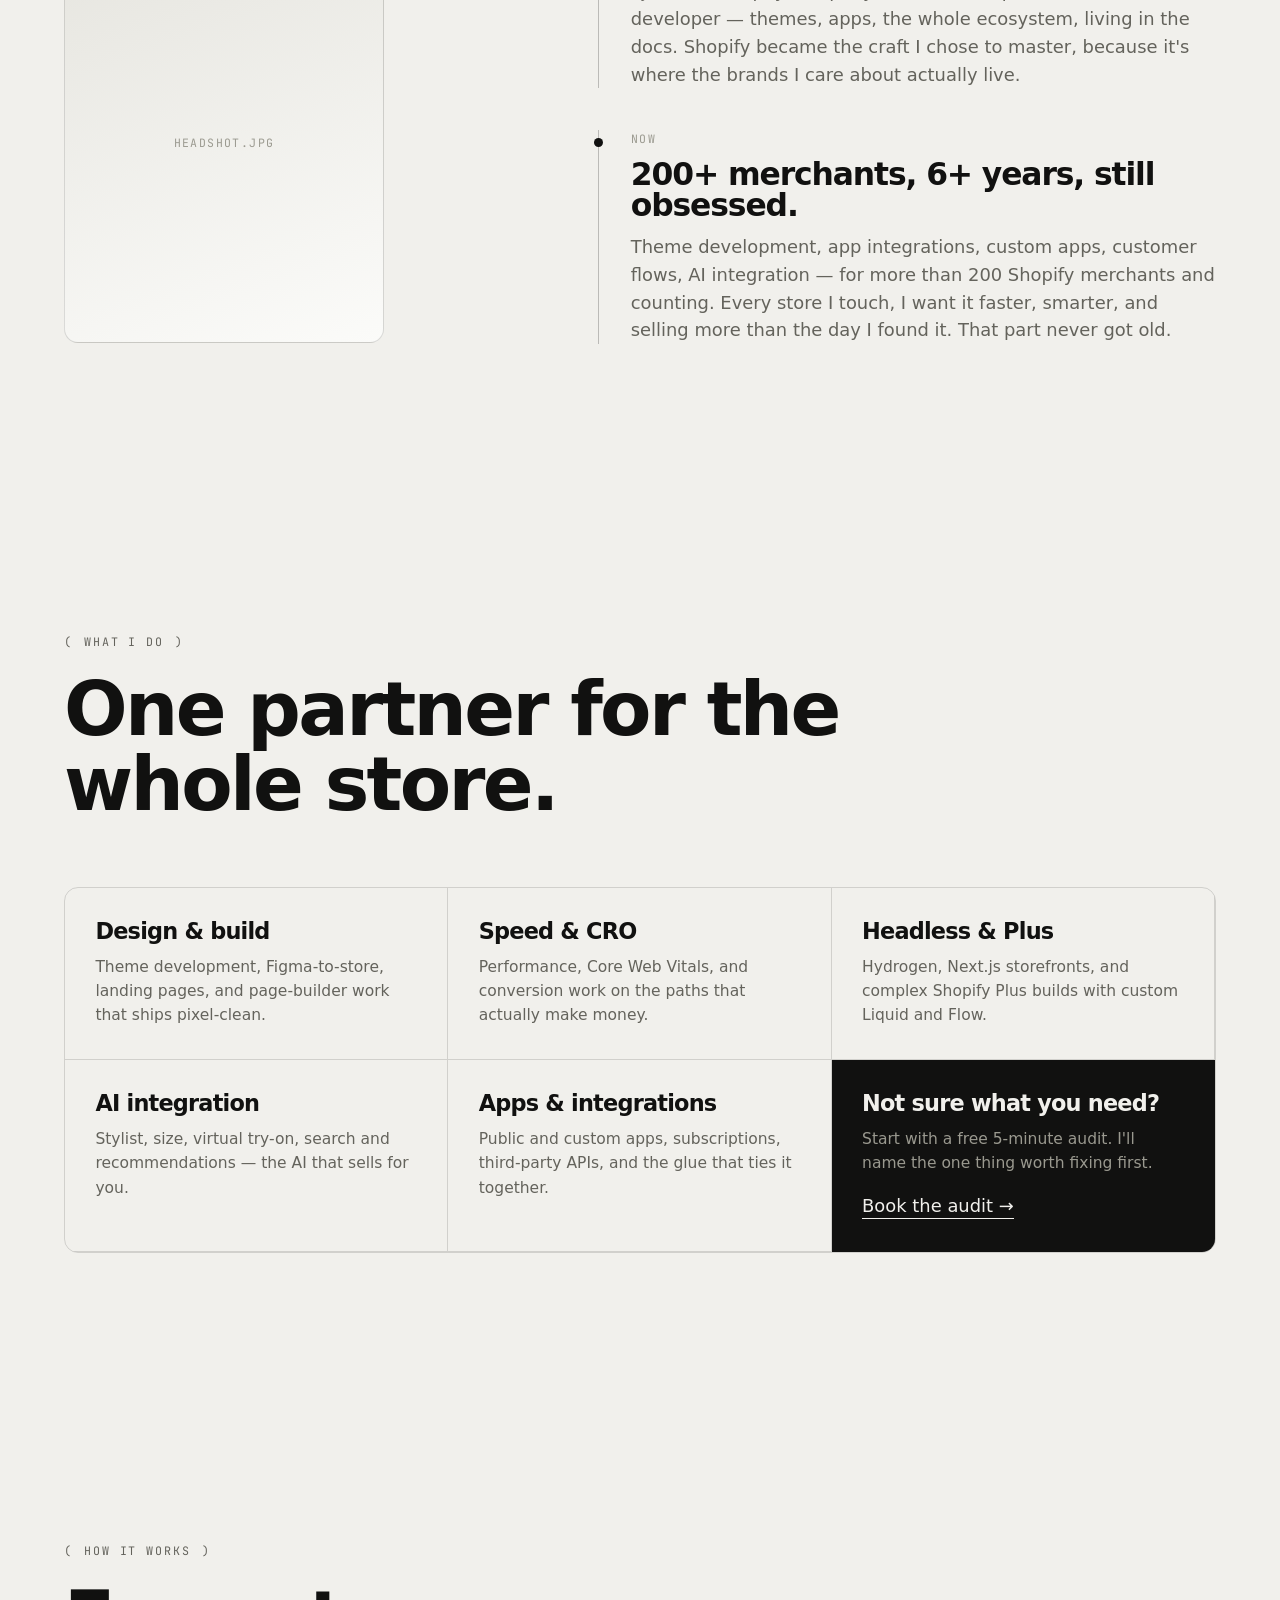
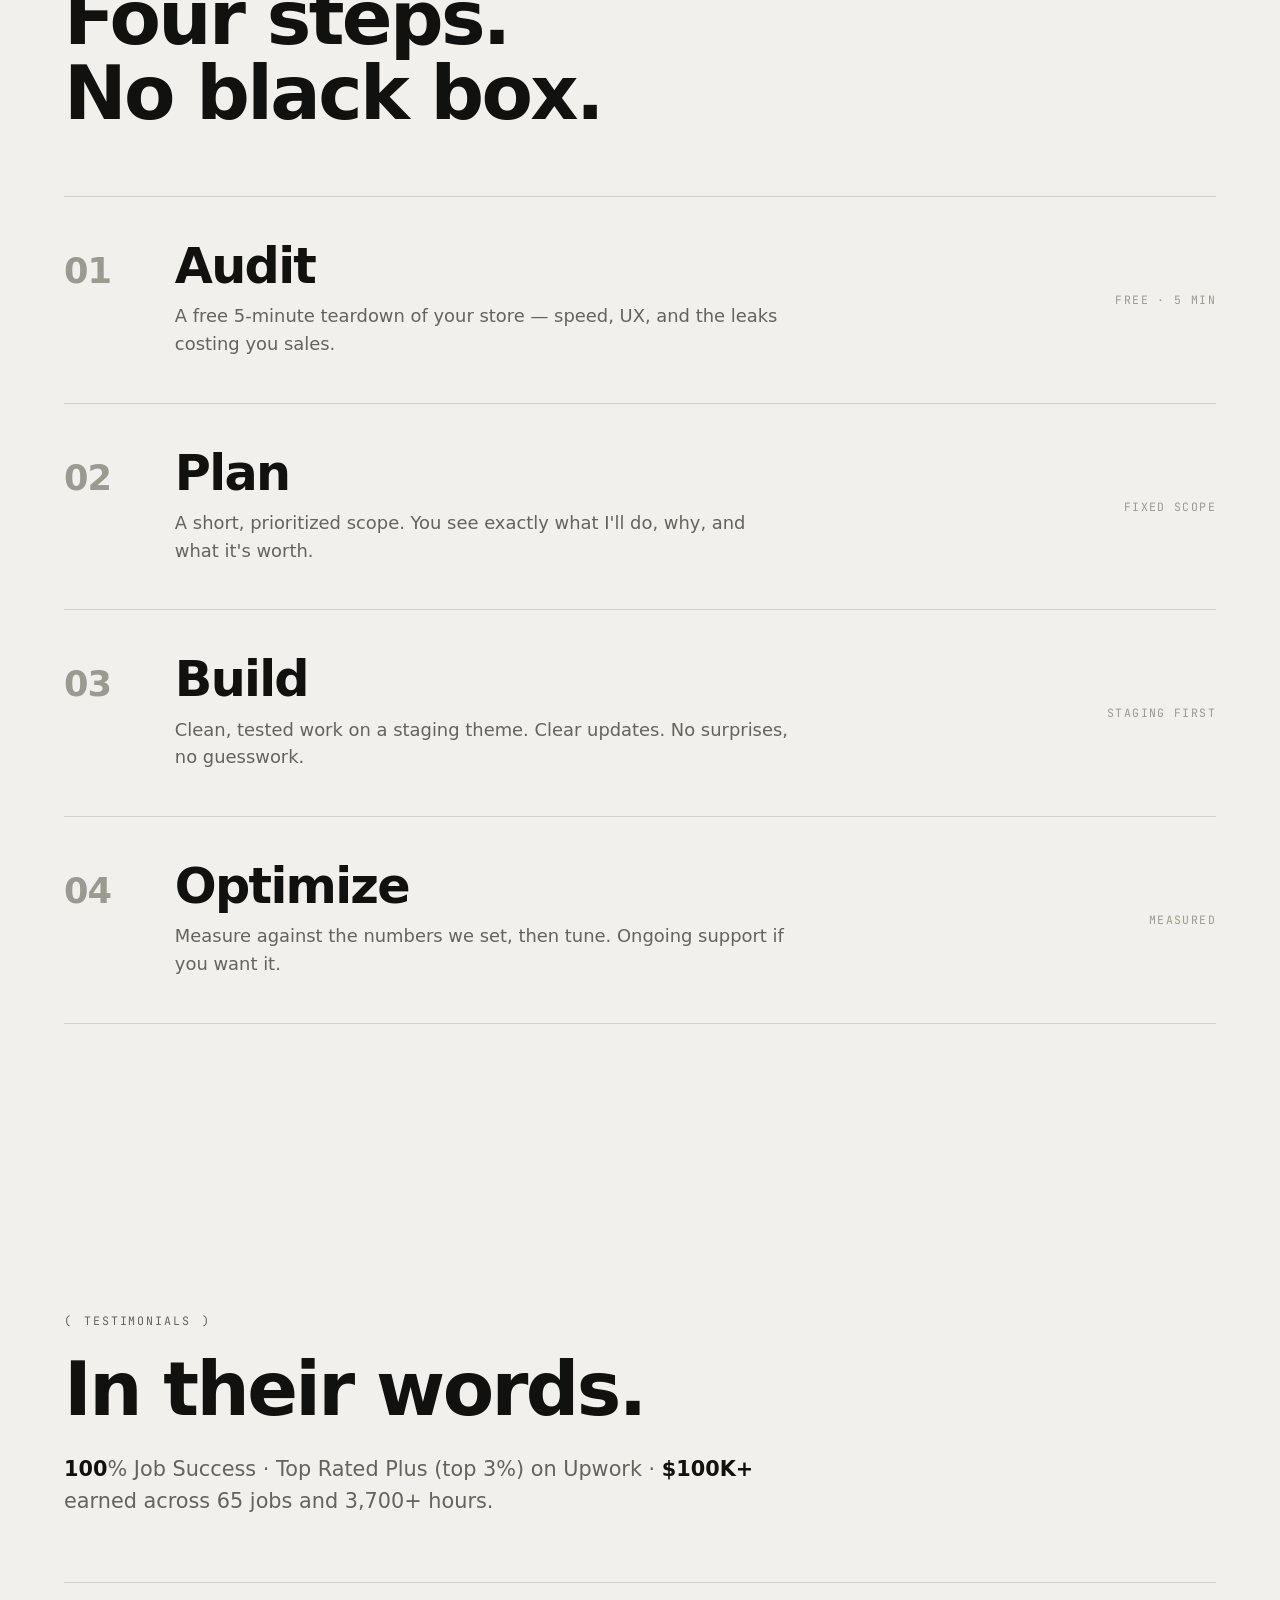
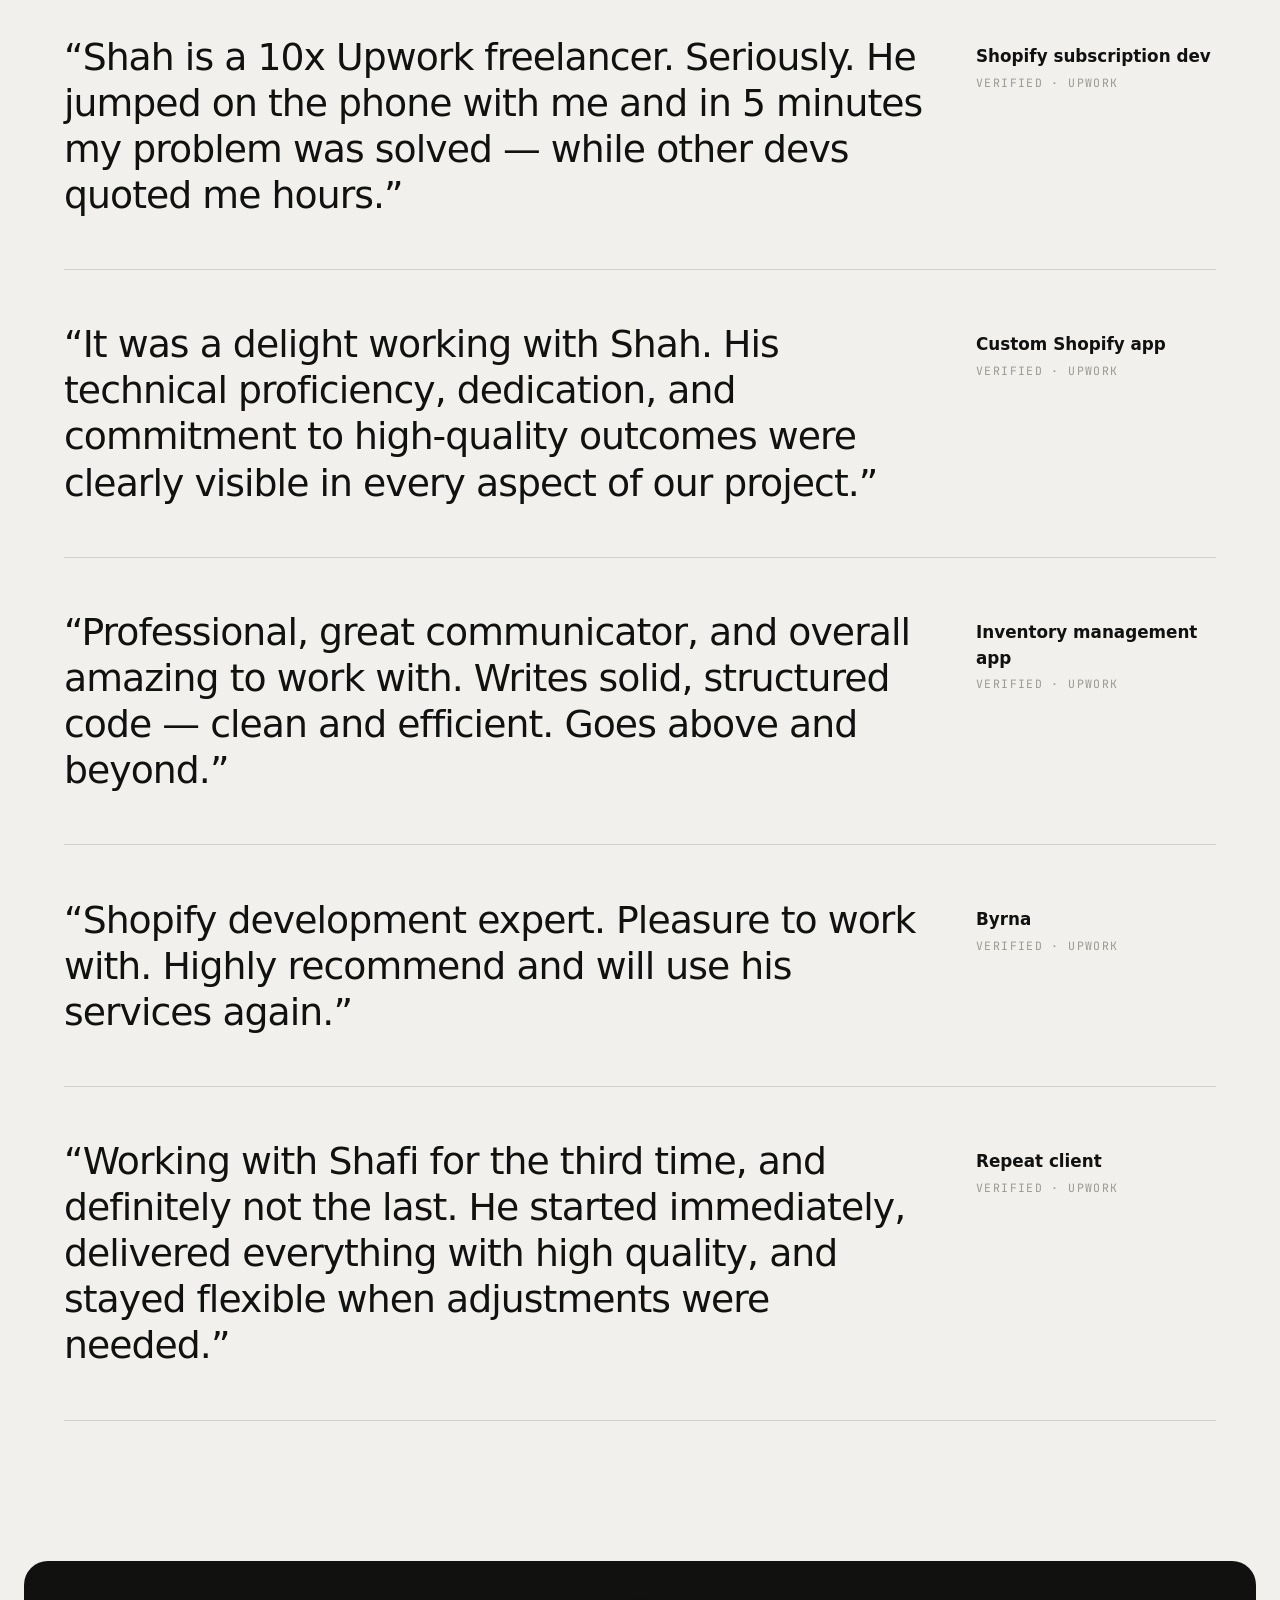
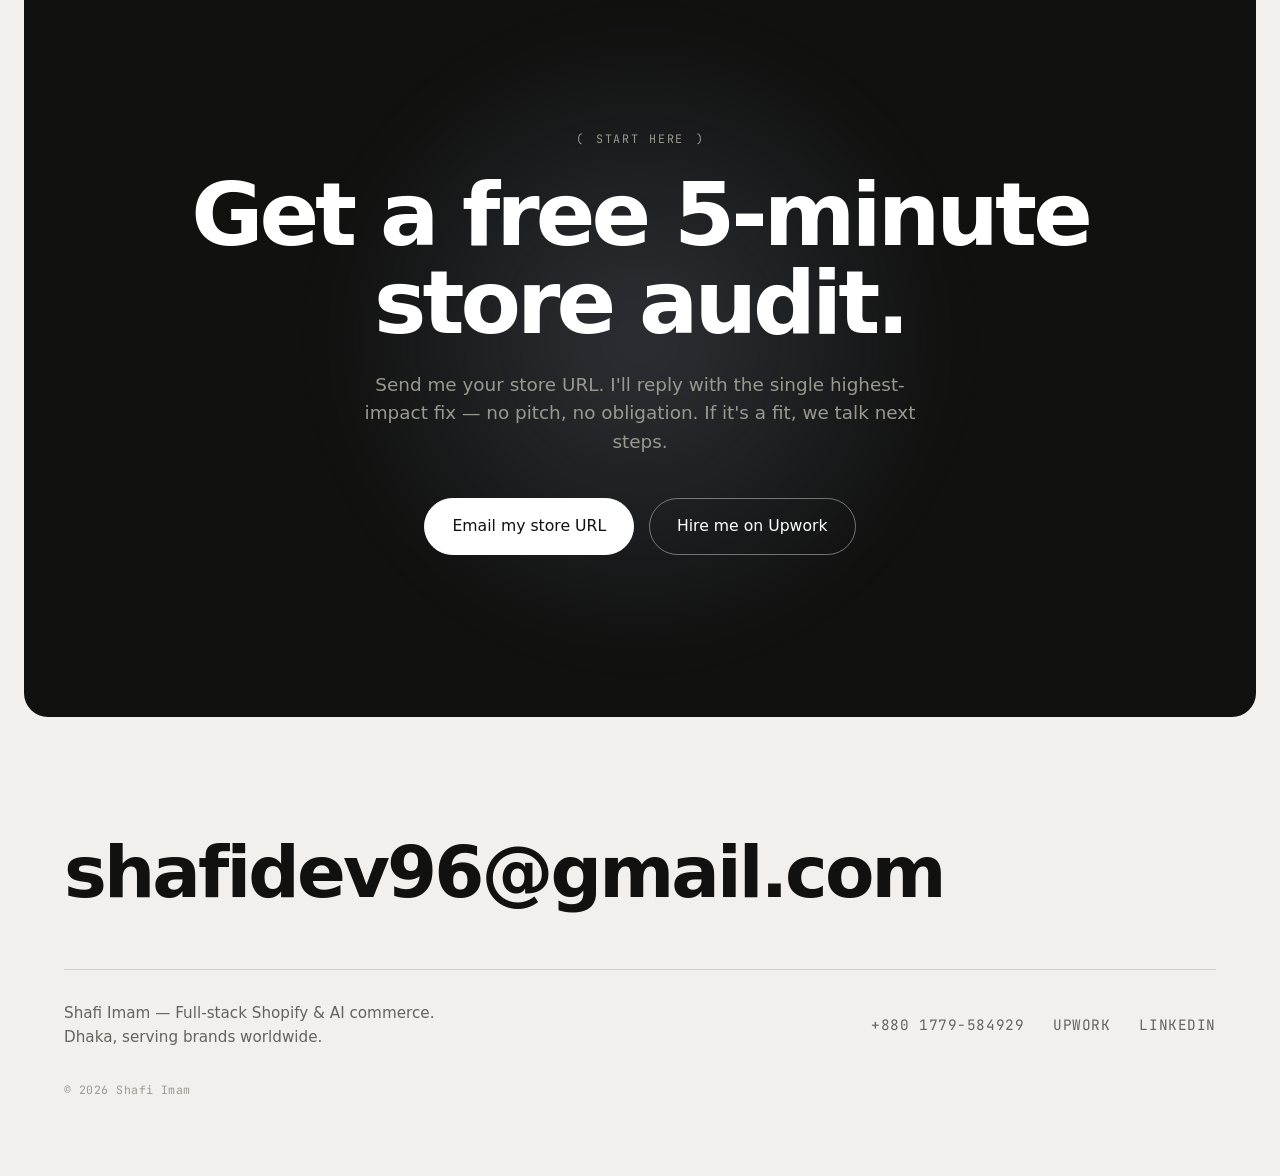
==== commit 72ba5853: "Add real store logos, Upwork reviews, Hold Order app; redesign testimonials" ====
--- a/index.html
+++ b/index.html
@@ -86,21 +86,27 @@
   </div>
 </section>
 
-<!-- ===================== TRUST MARQUEE ===================== -->
+<!-- ===================== TRUST LOGOS ===================== -->
 <section class="marquee" aria-label="Selected clients">
-  <div class="marquee__track">
-    <span>A MA MANIERE</span><span aria-hidden="true">·</span>
-    <span>SOCIAL STATUS</span><span aria-hidden="true">·</span>
-    <span>BYRNA</span><span aria-hidden="true">·</span>
-    <span>GALT SAND</span><span aria-hidden="true">·</span>
-    <span>APB</span><span aria-hidden="true">·</span>
-    <span>AFTERSHOCK PC</span><span aria-hidden="true">·</span>
-    <span>A MA MANIERE</span><span aria-hidden="true">·</span>
-    <span>SOCIAL STATUS</span><span aria-hidden="true">·</span>
-    <span>BYRNA</span><span aria-hidden="true">·</span>
-    <span>GALT SAND</span><span aria-hidden="true">·</span>
-    <span>APB</span><span aria-hidden="true">·</span>
-    <span>AFTERSHOCK PC</span><span aria-hidden="true">·</span>
+  <div class="marquee__track marquee__track--logos">
+    <img class="clogo" src="assets/logos/amamaniere.png" alt="A Ma Maniere" />
+    <img class="clogo" src="assets/logos/socialstatus.png" alt="Social Status" />
+    <img class="clogo" src="assets/logos/galtsand.png" alt="Galt Sand" />
+    <img class="clogo" src="assets/logos/hubmanchubgirl.png" alt="Hubman &amp; ChubGirl" />
+    <img class="clogo" src="assets/logos/graceeleyae.png" alt="Grace Eleyae" />
+    <img class="clogo" src="assets/logos/jaidejaide.png" alt="Jaide" />
+    <img class="clogo" src="assets/logos/klova.png" alt="Klova" />
+    <img class="clogo" src="assets/logos/getkeysmart.png" alt="KeySmart" />
+    <img class="clogo" src="assets/logos/lucentlight.png" alt="Lucent Light Shop" />
+    <img class="clogo" src="assets/logos/amamaniere.png" alt="" aria-hidden="true" />
+    <img class="clogo" src="assets/logos/socialstatus.png" alt="" aria-hidden="true" />
+    <img class="clogo" src="assets/logos/galtsand.png" alt="" aria-hidden="true" />
+    <img class="clogo" src="assets/logos/hubmanchubgirl.png" alt="" aria-hidden="true" />
+    <img class="clogo" src="assets/logos/graceeleyae.png" alt="" aria-hidden="true" />
+    <img class="clogo" src="assets/logos/jaidejaide.png" alt="" aria-hidden="true" />
+    <img class="clogo" src="assets/logos/klova.png" alt="" aria-hidden="true" />
+    <img class="clogo" src="assets/logos/getkeysmart.png" alt="" aria-hidden="true" />
+    <img class="clogo" src="assets/logos/lucentlight.png" alt="" aria-hidden="true" />
   </div>
 </section>
 
@@ -269,9 +275,9 @@
       </ul>
     </div>
     <div class="more__col">
-      <p class="mono more__label">Published Shopify apps</p>
+      <p class="mono more__label">Apps built</p>
       <ul class="taglist">
-        <li>WIP.LY — AI blog &amp; SEO</li><li>SAPP Quora Pixel</li><li>SAPP Subscriptions</li>
+        <li>Hold Order — custom app</li><li>WIP.LY — AI blog &amp; SEO</li><li>SAPP Quora Pixel</li><li>SAPP Subscriptions</li><li>B2B pricing</li><li>Product bundler</li>
       </ul>
     </div>
     <div class="more__col">
@@ -387,23 +393,30 @@
 <section class="quotes" id="quotes">
   <header class="section-head">
     <p class="eyebrow">Testimonials</p>
-    <h2 class="section-title">The people who ran the numbers.</h2>
-    <p class="section-lead"><b data-roll="4.9" data-decimals="1">4.9</b>/5 across 200+ merchants — most came for one fix and stayed for the next build.</p>
+    <h2 class="section-title">In their words.</h2>
+    <p class="section-lead"><b data-roll="100">100</b>% Job Success · Top Rated Plus (top 3%) on Upwork · <b>$100K+</b> earned across 65 jobs and 3,700+ hours.</p>
   </header>
 
   <ul class="qlist">
-    <!-- PLACEHOLDER testimonials -->
     <li class="qrow">
-      <blockquote>Placeholder — a real quote about speed, sales, or how reliable Shafi was to work with. Specific beats generic every time.</blockquote>
-      <div class="qmeta"><b>Client name</b><span class="mono">Brand · Role</span></div>
+      <blockquote>Shah is a 10x Upwork freelancer. Seriously. He jumped on the phone with me and in 5 minutes my problem was solved — while other devs quoted me hours.</blockquote>
+      <div class="qmeta"><b>Shopify subscription dev</b><span class="mono">Verified · Upwork</span></div>
     </li>
     <li class="qrow">
-      <blockquote>Placeholder — founders trust other founders. A name and a store attached to this make it worth ten times as much.</blockquote>
-      <div class="qmeta"><b>Client name</b><span class="mono">Brand · Role</span></div>
+      <blockquote>It was a delight working with Shah. His technical proficiency, dedication, and commitment to high-quality outcomes were clearly visible in every aspect of our project.</blockquote>
+      <div class="qmeta"><b>Custom Shopify app</b><span class="mono">Verified · Upwork</span></div>
     </li>
     <li class="qrow">
-      <blockquote>Placeholder — an Upwork review drops in perfectly here. Keep it short, human, and results-focused.</blockquote>
-      <div class="qmeta"><b>Client name</b><span class="mono">Brand · Role</span></div>
+      <blockquote>Professional, great communicator, and overall amazing to work with. Writes solid, structured code — clean and efficient. Goes above and beyond.</blockquote>
+      <div class="qmeta"><b>Inventory management app</b><span class="mono">Verified · Upwork</span></div>
+    </li>
+    <li class="qrow">
+      <blockquote>Shopify development expert. Pleasure to work with. Highly recommend and will use his services again.</blockquote>
+      <div class="qmeta"><b>Byrna</b><span class="mono">Verified · Upwork</span></div>
+    </li>
+    <li class="qrow">
+      <blockquote>Working with Shafi for the third time, and definitely not the last. He started immediately, delivered everything with high quality, and stayed flexible when adjustments were needed.</blockquote>
+      <div class="qmeta"><b>Repeat client</b><span class="mono">Verified · Upwork</span></div>
     </li>
   </ul>
 </section>
--- a/styles.css
+++ b/styles.css
@@ -133,10 +133,13 @@
 /* =========================================================
    MARQUEE
    ========================================================= */
-.marquee { border-block: 1px solid var(--line); padding: 1.5rem 0; overflow: hidden; -webkit-mask-image: linear-gradient(90deg, transparent, #000 8%, #000 92%, transparent); mask-image: linear-gradient(90deg, transparent, #000 8%, #000 92%, transparent); }
+.marquee { border-block: 1px solid var(--line); padding: clamp(1.6rem, 3vw, 2.4rem) 0; overflow: hidden; -webkit-mask-image: linear-gradient(90deg, transparent, #000 8%, #000 92%, transparent); mask-image: linear-gradient(90deg, transparent, #000 8%, #000 92%, transparent); }
 .marquee__track { display: inline-flex; align-items: center; gap: 2.4rem; white-space: nowrap; animation: scroll-x 38s linear infinite; }
 .marquee__track span { font-family: var(--sans); font-weight: 500; font-size: clamp(1rem, 0.8rem + 0.9vw, 1.6rem); letter-spacing: -0.01em; color: var(--ink); }
 .marquee__track span[aria-hidden] { color: var(--ink-faint); }
+.marquee__track--logos { gap: clamp(2.5rem, 5vw, 5rem); }
+.clogo { height: clamp(24px, 2.6vw, 34px); width: auto; flex: 0 0 auto; object-fit: contain; filter: brightness(0); opacity: 0.48; transition: opacity 0.3s var(--ease); }
+.clogo:hover { opacity: 0.85; }
 @keyframes scroll-x { to { transform: translateX(-50%); } }
 
 /* =========================================================
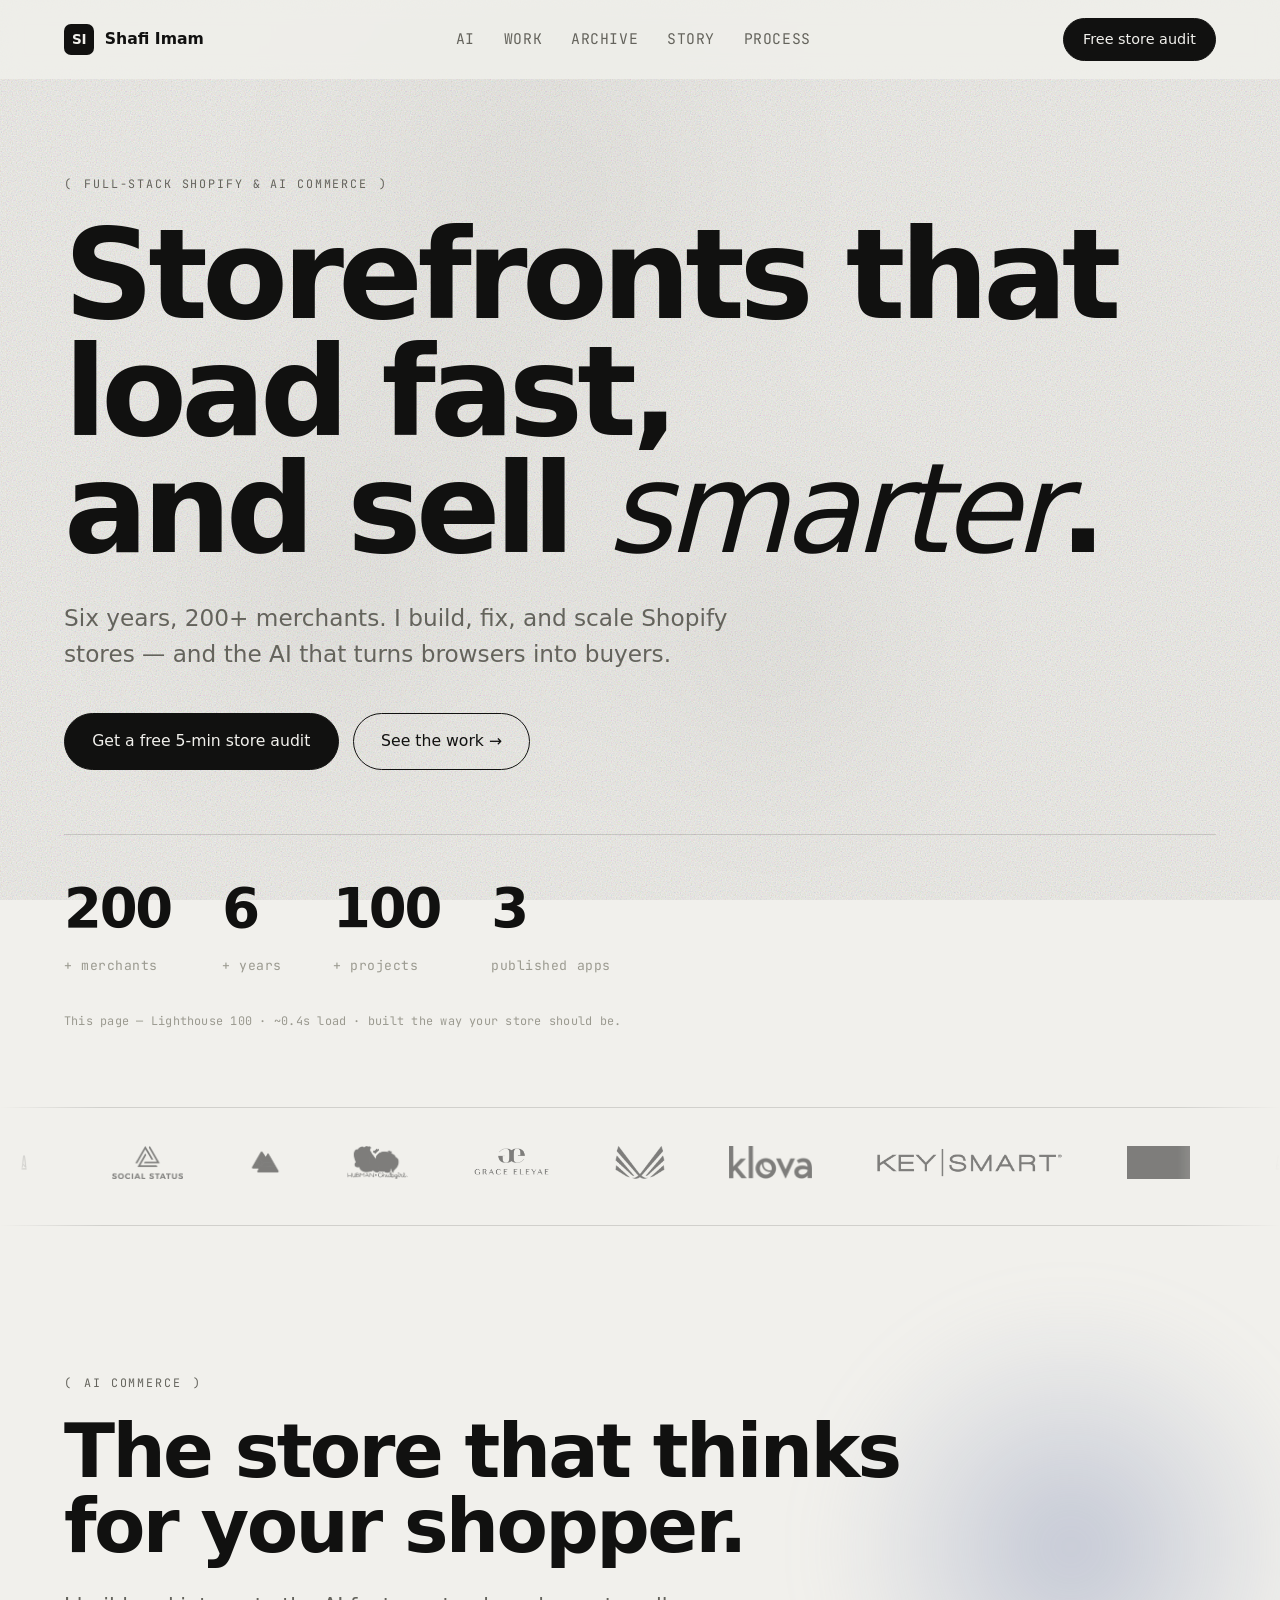
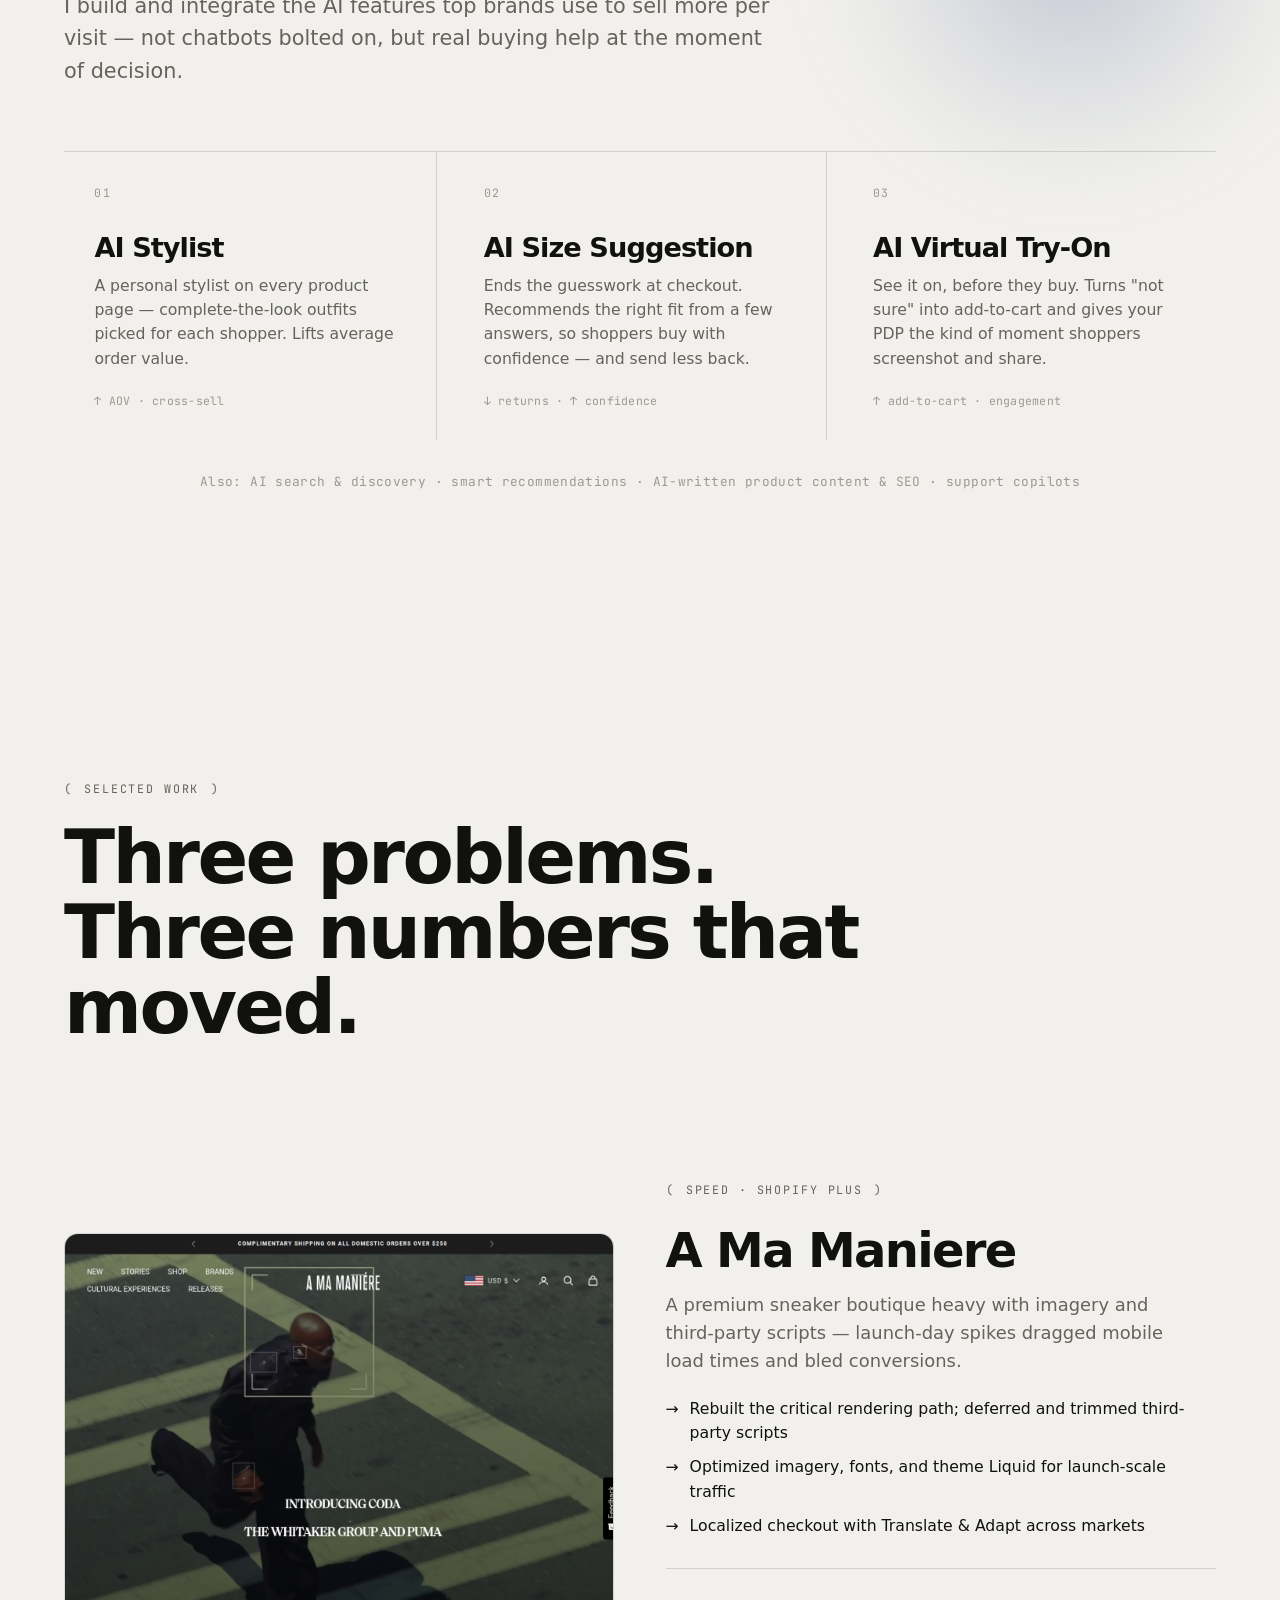
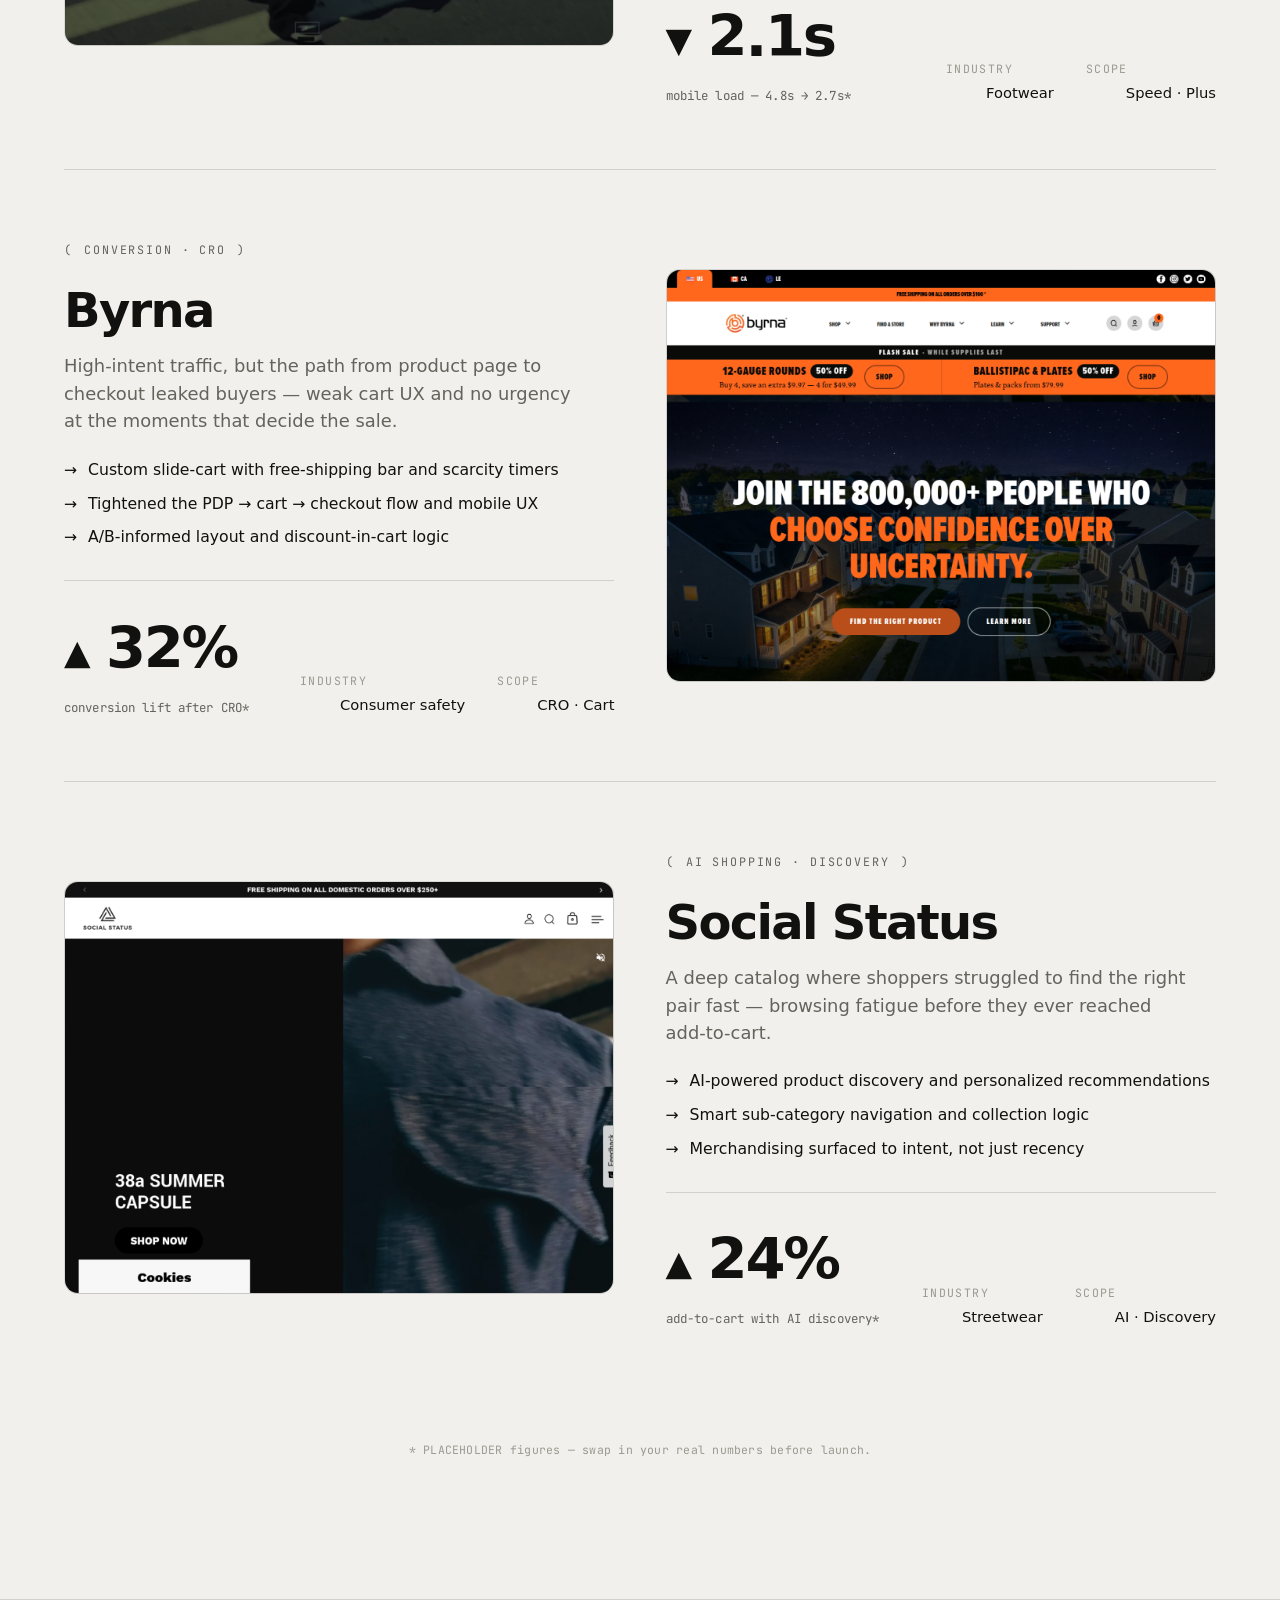
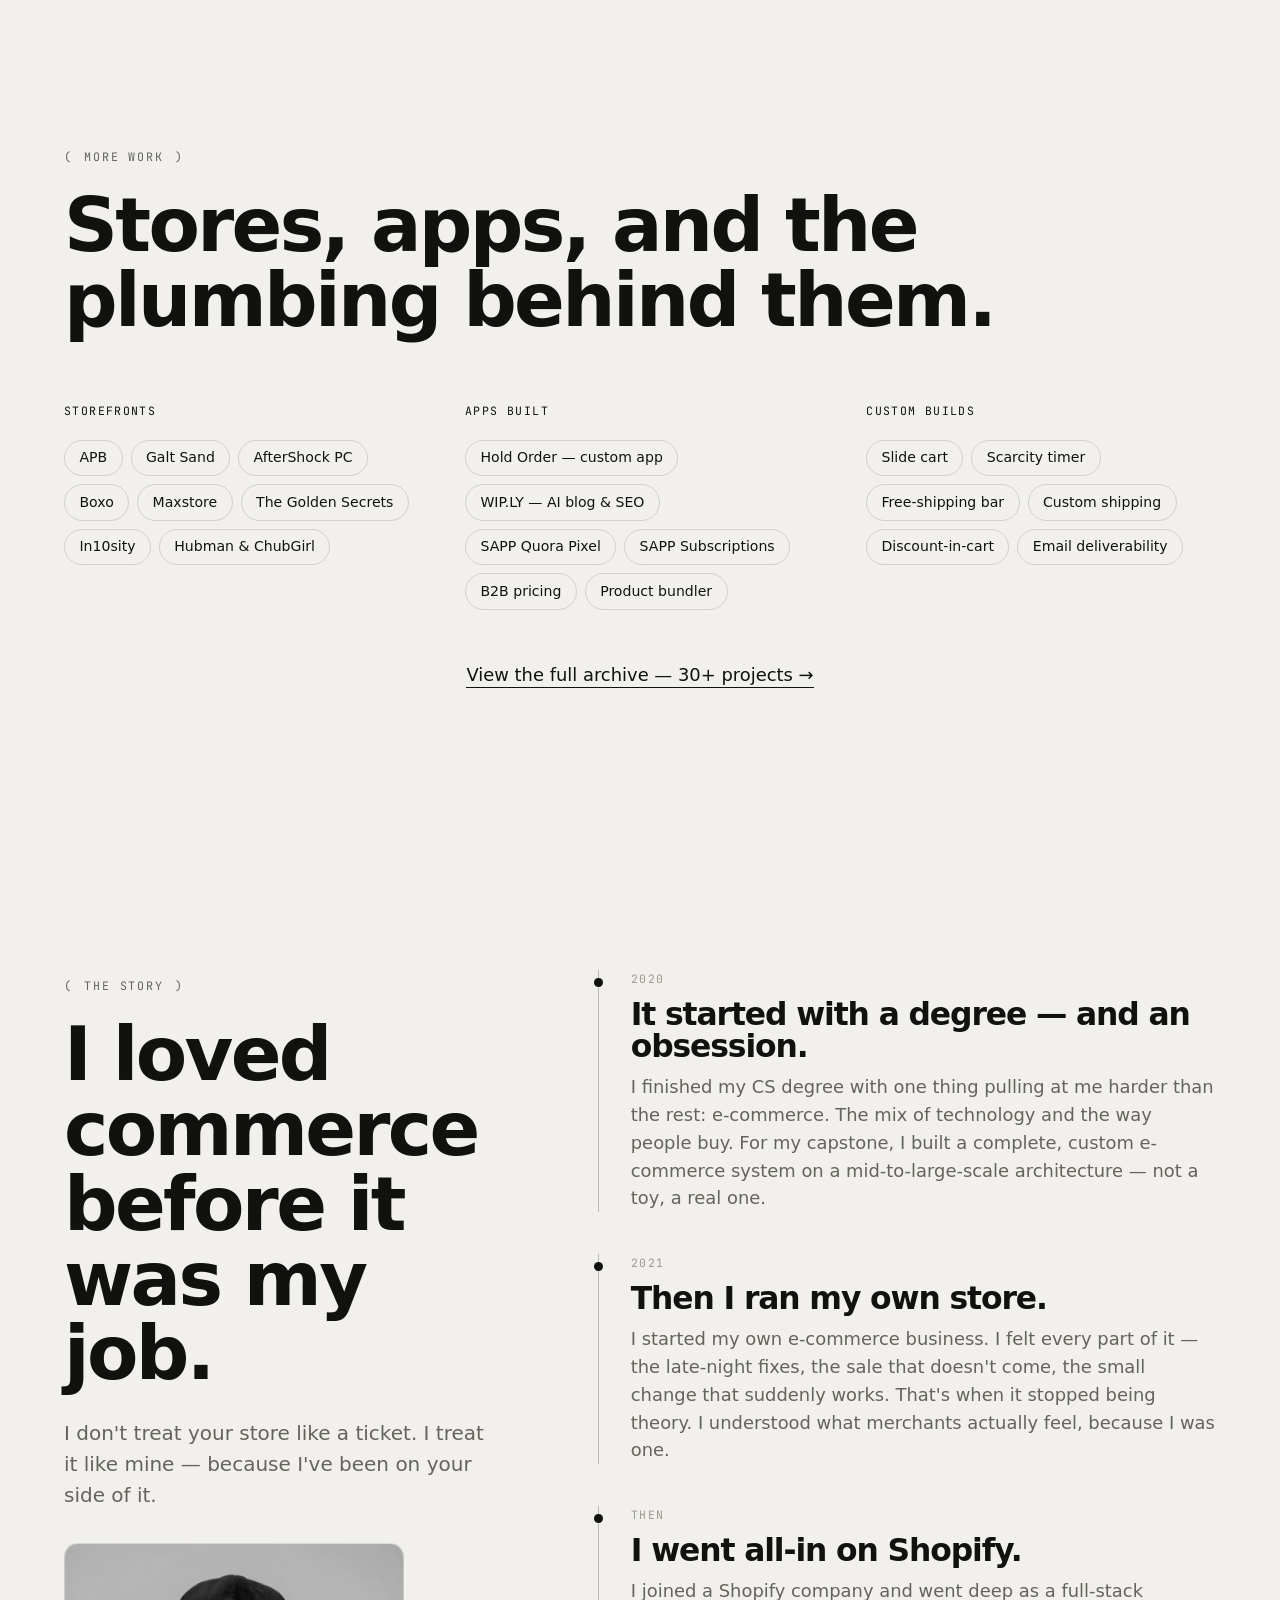
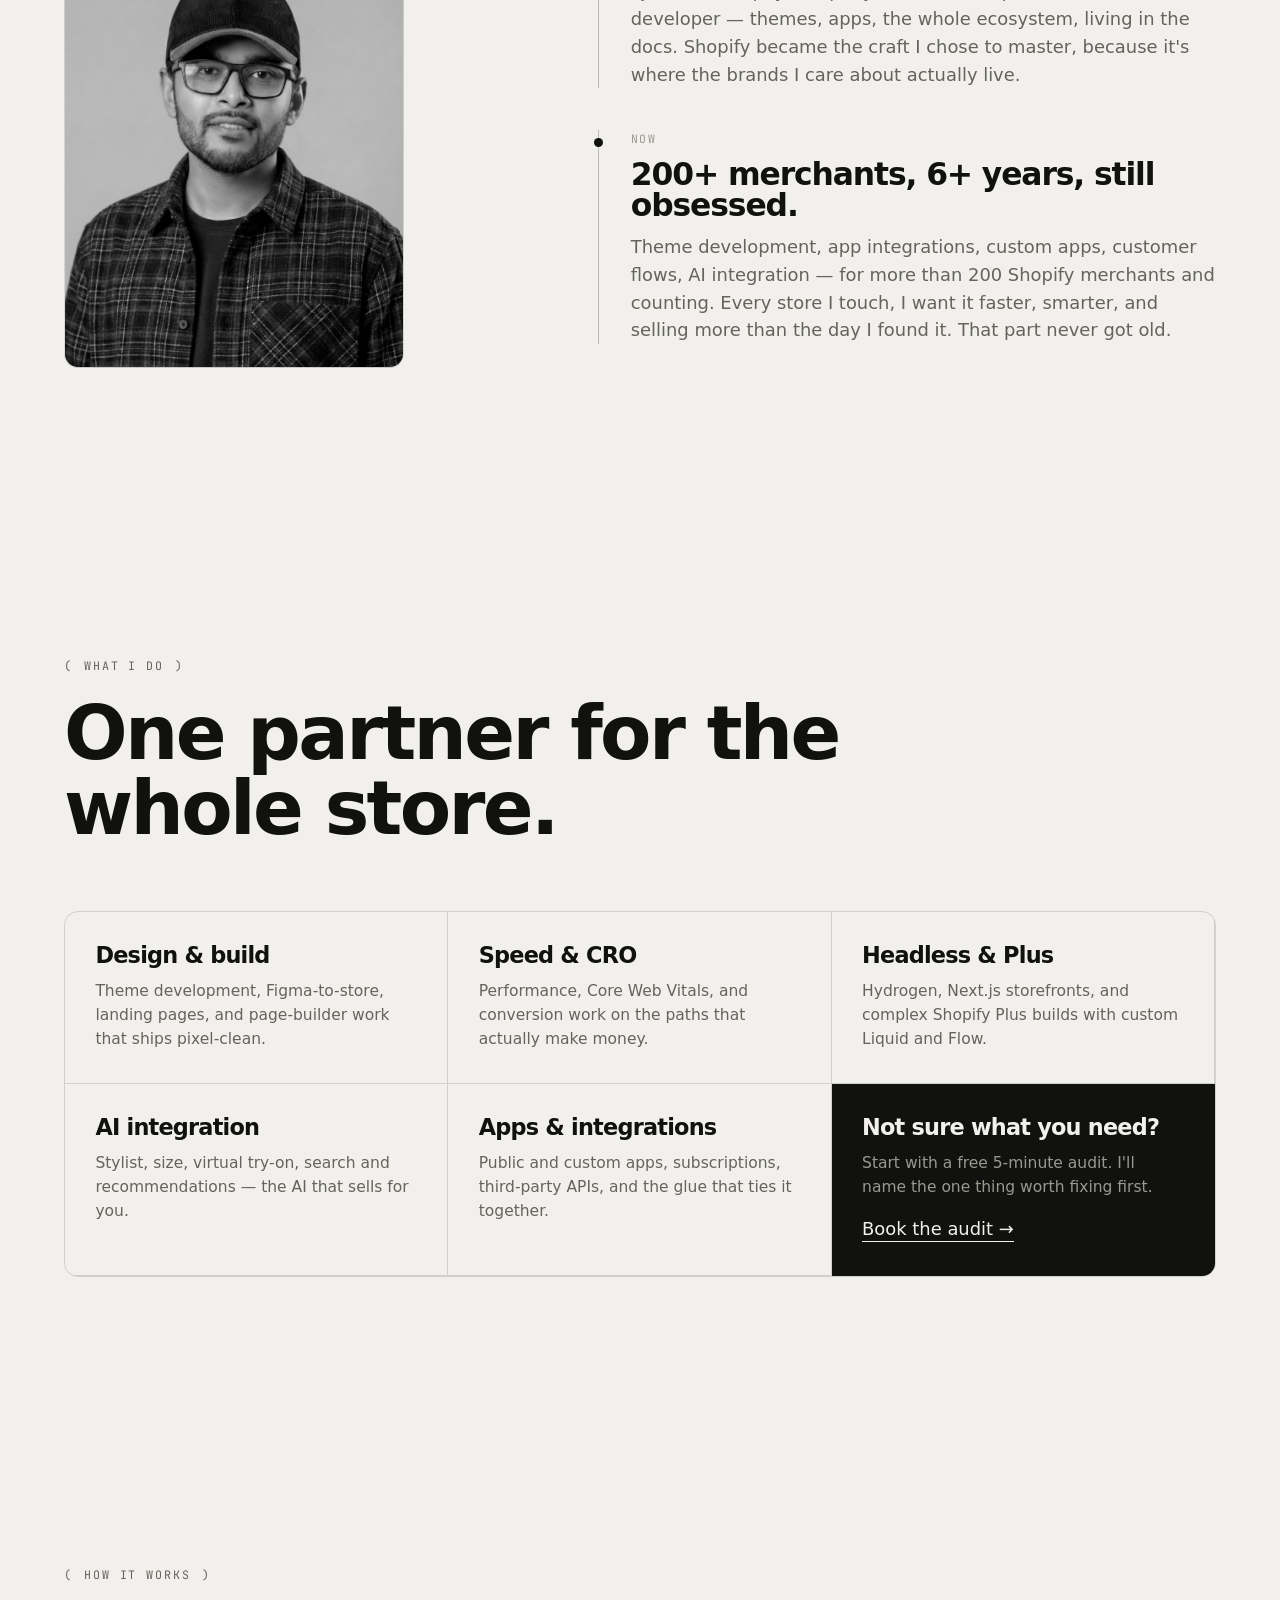
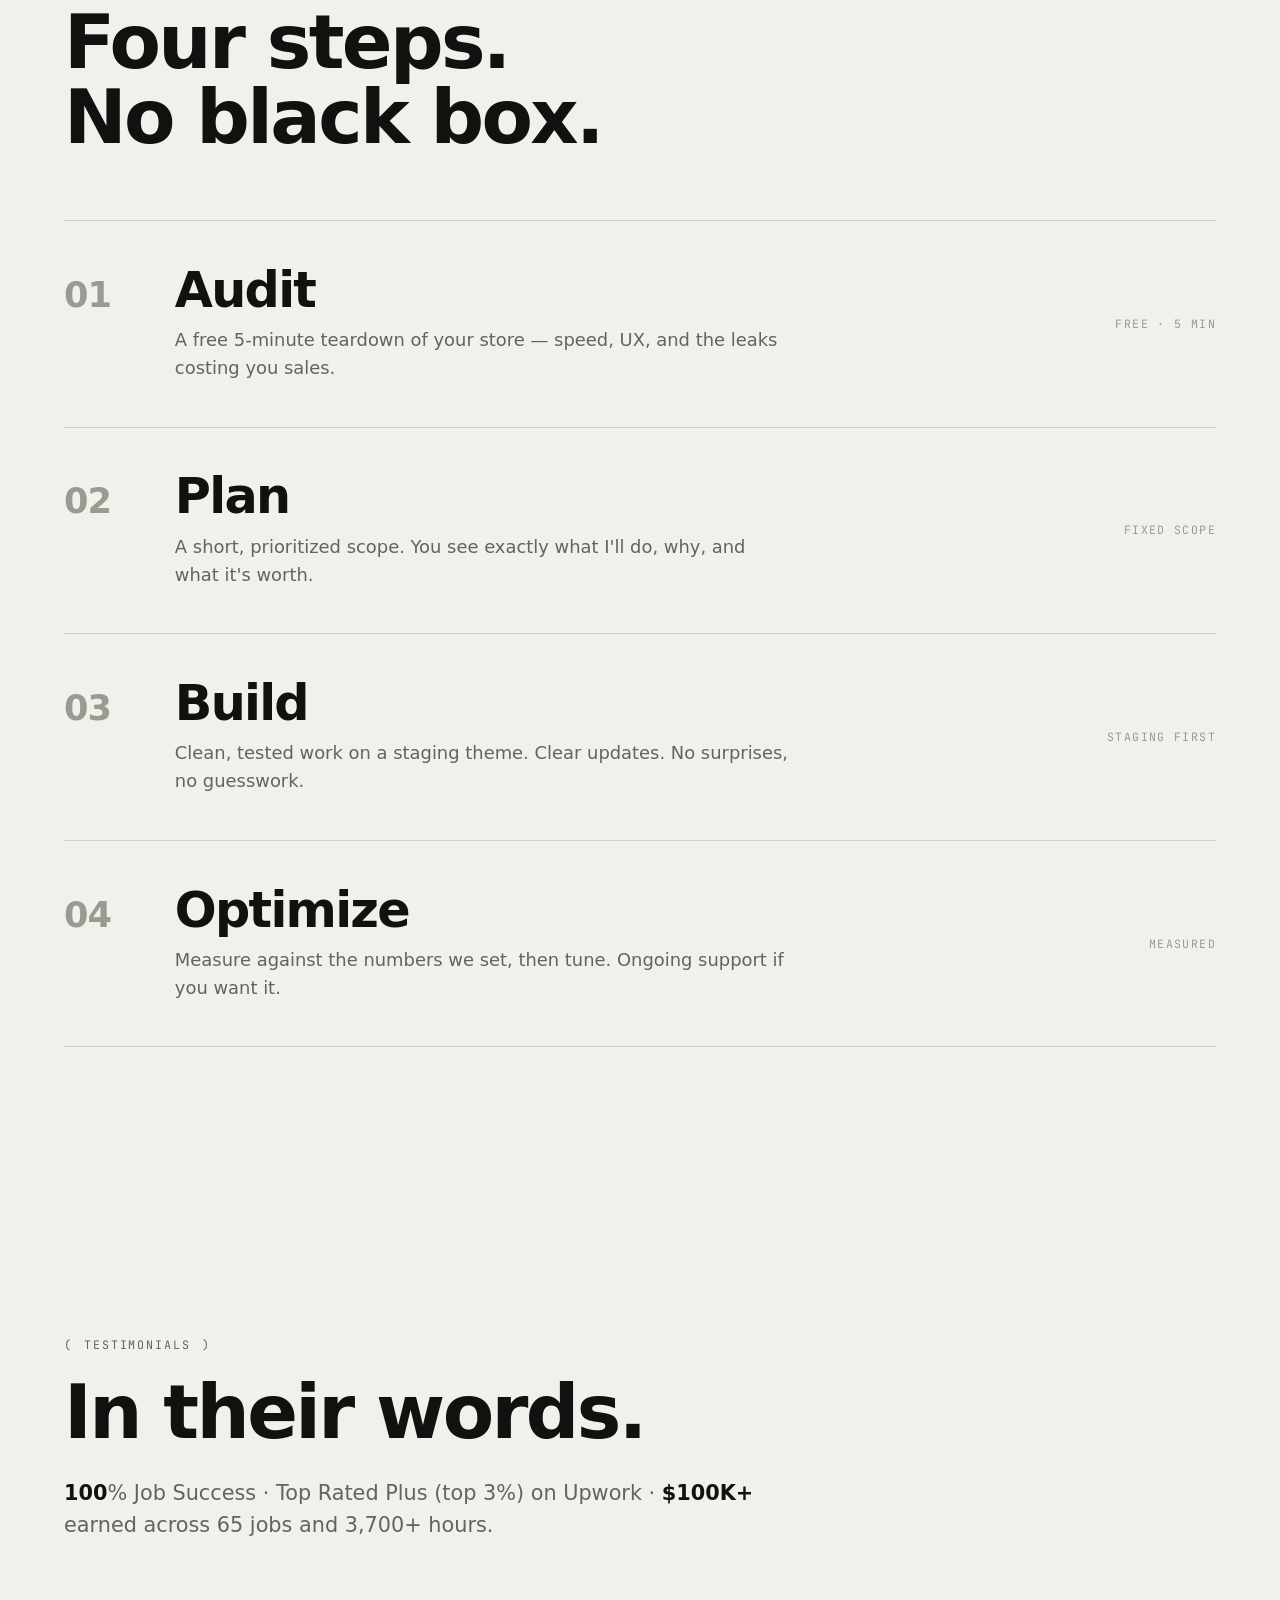
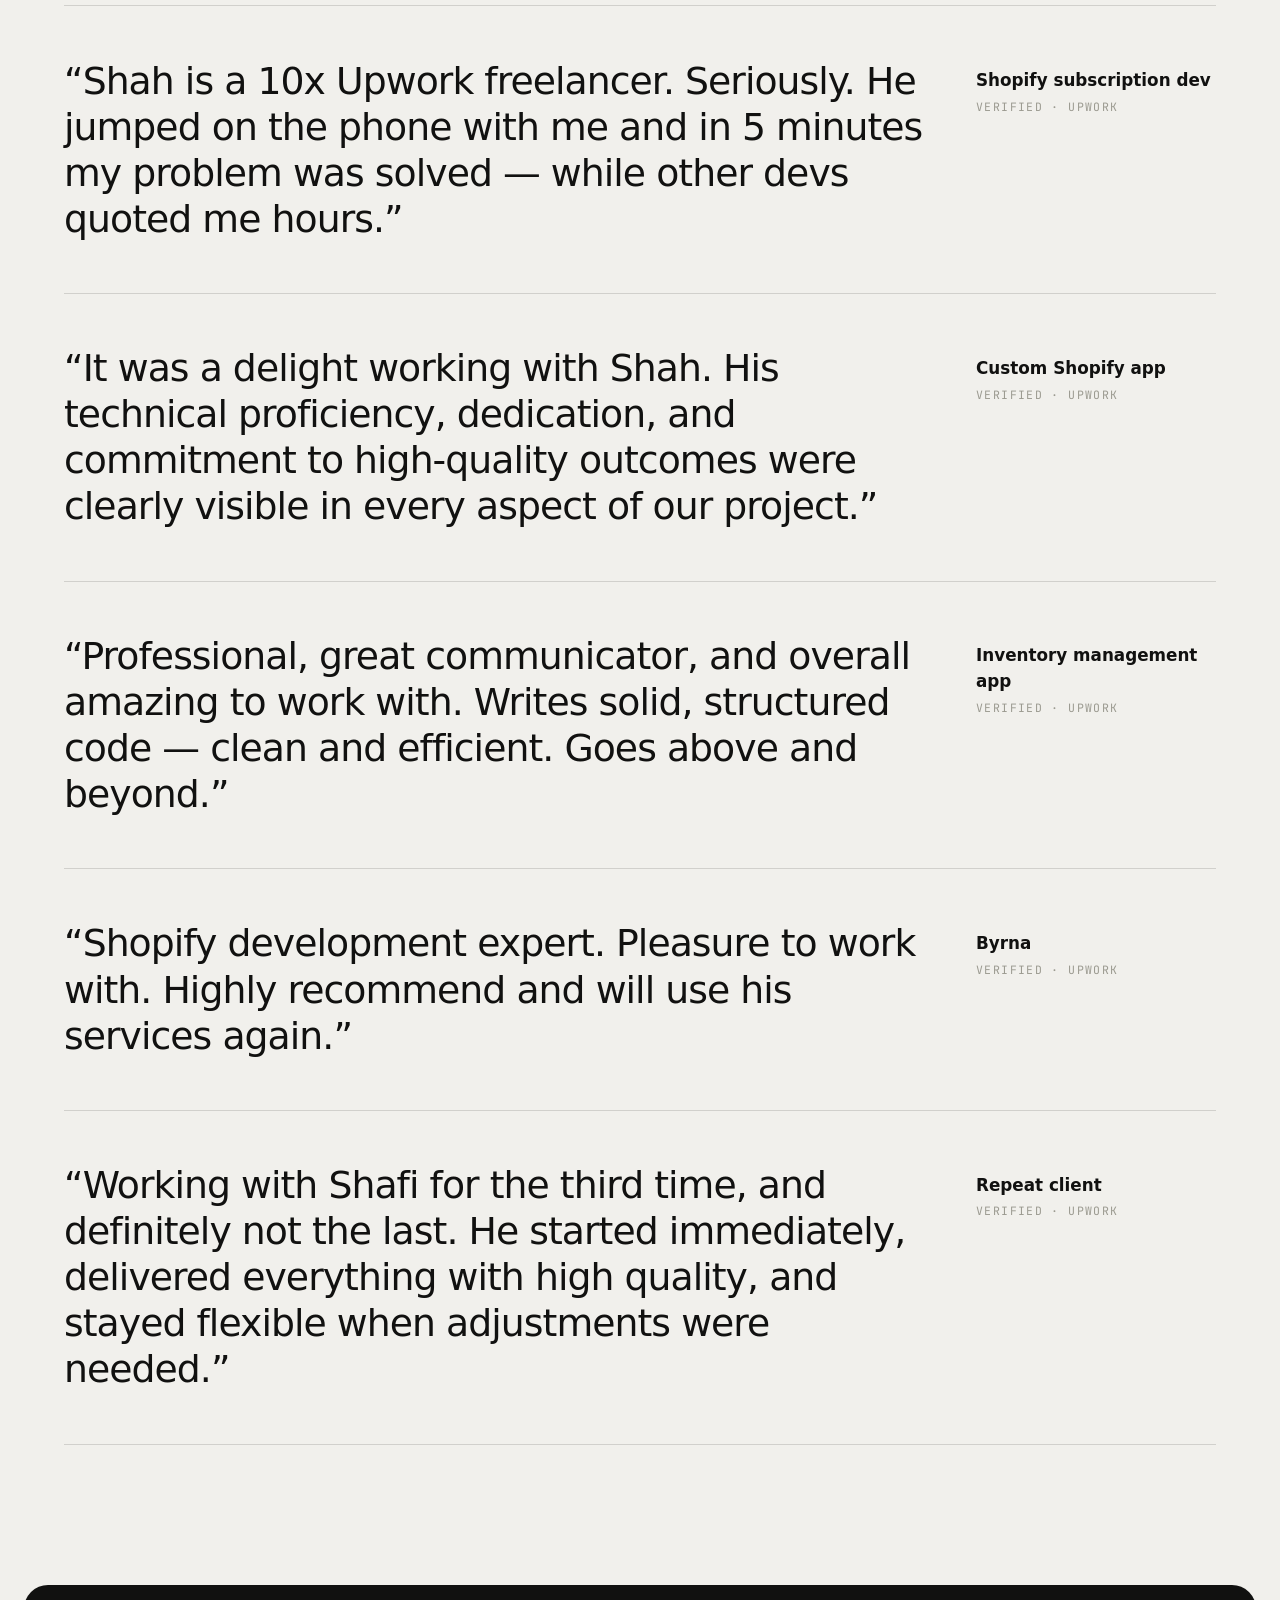
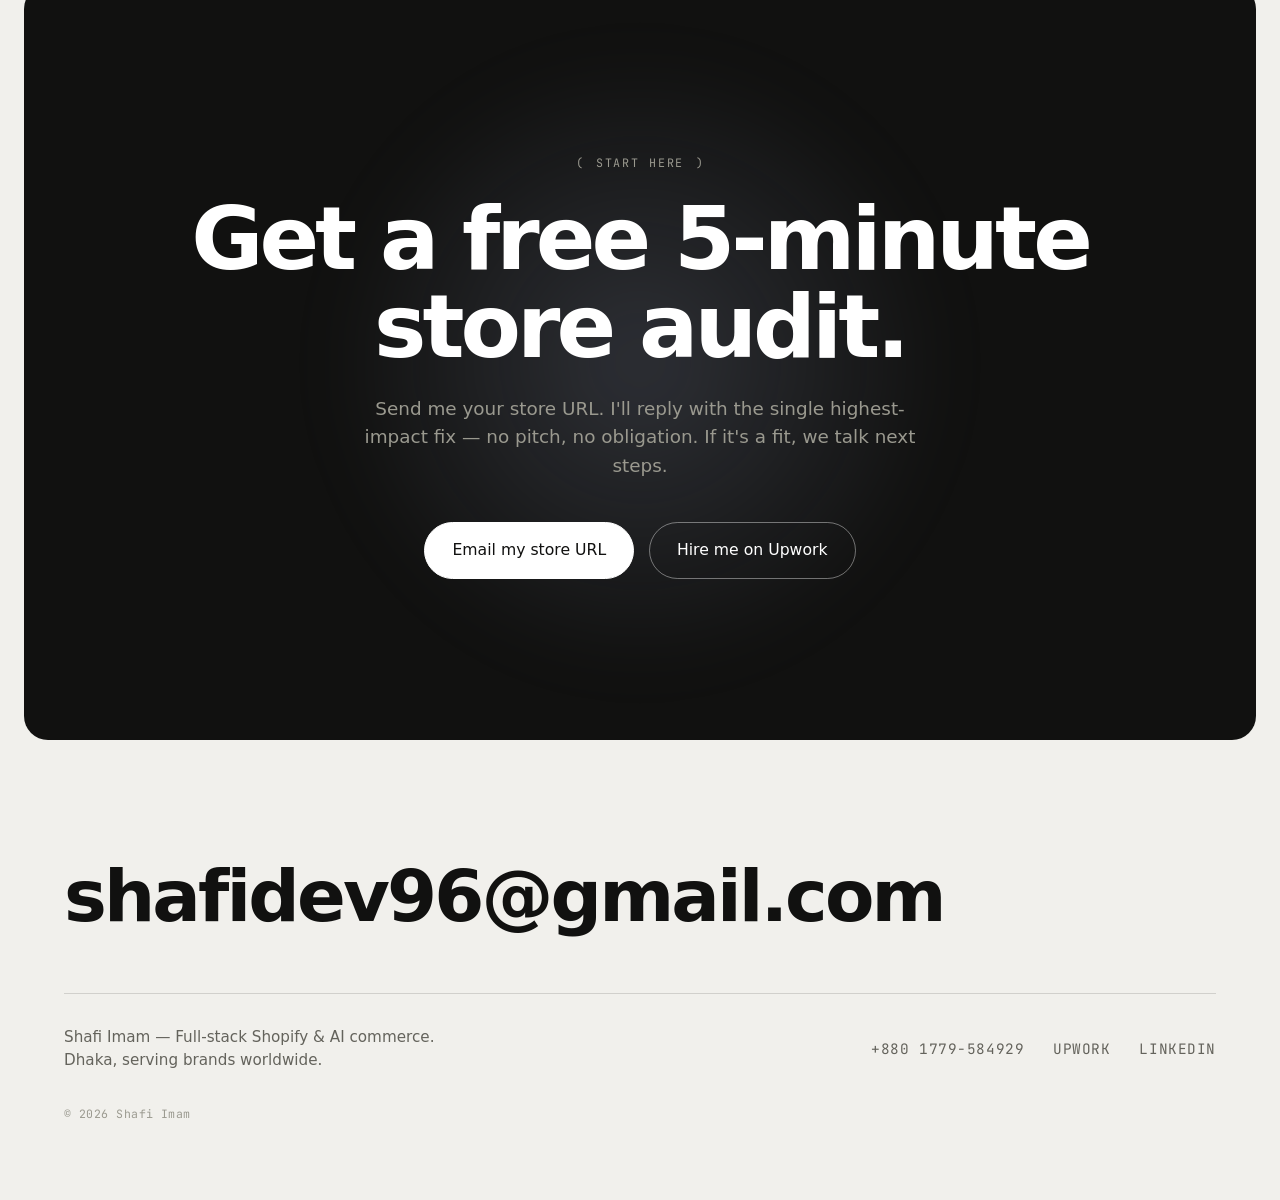
==== commit a5eaf1c2: "Add headshot to story section (grayscale, color on hover)" ====
--- a/index.html
+++ b/index.html
@@ -300,9 +300,8 @@
       I don't treat your store like a ticket. I treat it like mine — because I've
       been on your side of it.
     </p>
-    <div class="story__media" role="img" aria-label="Shafi Imam">
-      <!-- PLACEHOLDER: assets/headshot.jpg -->
-      <span class="mono">headshot.jpg</span>
+    <div class="story__media">
+      <img src="assets/headshot.jpg" alt="Shafi Imam" loading="lazy" />
     </div>
   </div>
 
--- a/styles.css
+++ b/styles.css
@@ -203,7 +203,9 @@
 .story { max-width: var(--maxw); margin: 0 auto; padding: var(--section-y) var(--pad-x); display: grid; grid-template-columns: 0.85fr 1.15fr; gap: clamp(2.5rem, 6vw, 6rem); align-items: start; }
 .story__intro { position: sticky; top: 100px; }
 .story__lead { color: var(--ink-soft); font-size: 1.25rem; margin: 1.6rem 0 2rem; max-width: 34ch; }
-.story__media { aspect-ratio: 4/5; border-radius: var(--radius); border: 1px solid var(--line); background: linear-gradient(160deg, #e6e5df, #fbfbf9); display: grid; place-items: center; max-width: 320px; }
+.story__media { aspect-ratio: 4/5; border-radius: var(--radius); border: 1px solid var(--line); background: linear-gradient(160deg, #e6e5df, #fbfbf9); overflow: hidden; max-width: 340px; }
+.story__media img { width: 100%; height: 100%; object-fit: cover; object-position: top center; display: block; filter: grayscale(1) contrast(1.04); transition: filter 0.5s var(--ease), transform 0.7s var(--ease); }
+.story__media:hover img { filter: grayscale(0) contrast(1); transform: scale(1.02); }
 .timeline { display: grid; gap: 2.6rem; }
 .tl { border-left: 1px solid var(--line-2); padding: 0 0 0 2rem; position: relative; }
 .tl::before { content: ""; position: absolute; left: -5px; top: 8px; width: 9px; height: 9px; border-radius: 50%; background: var(--ink); }
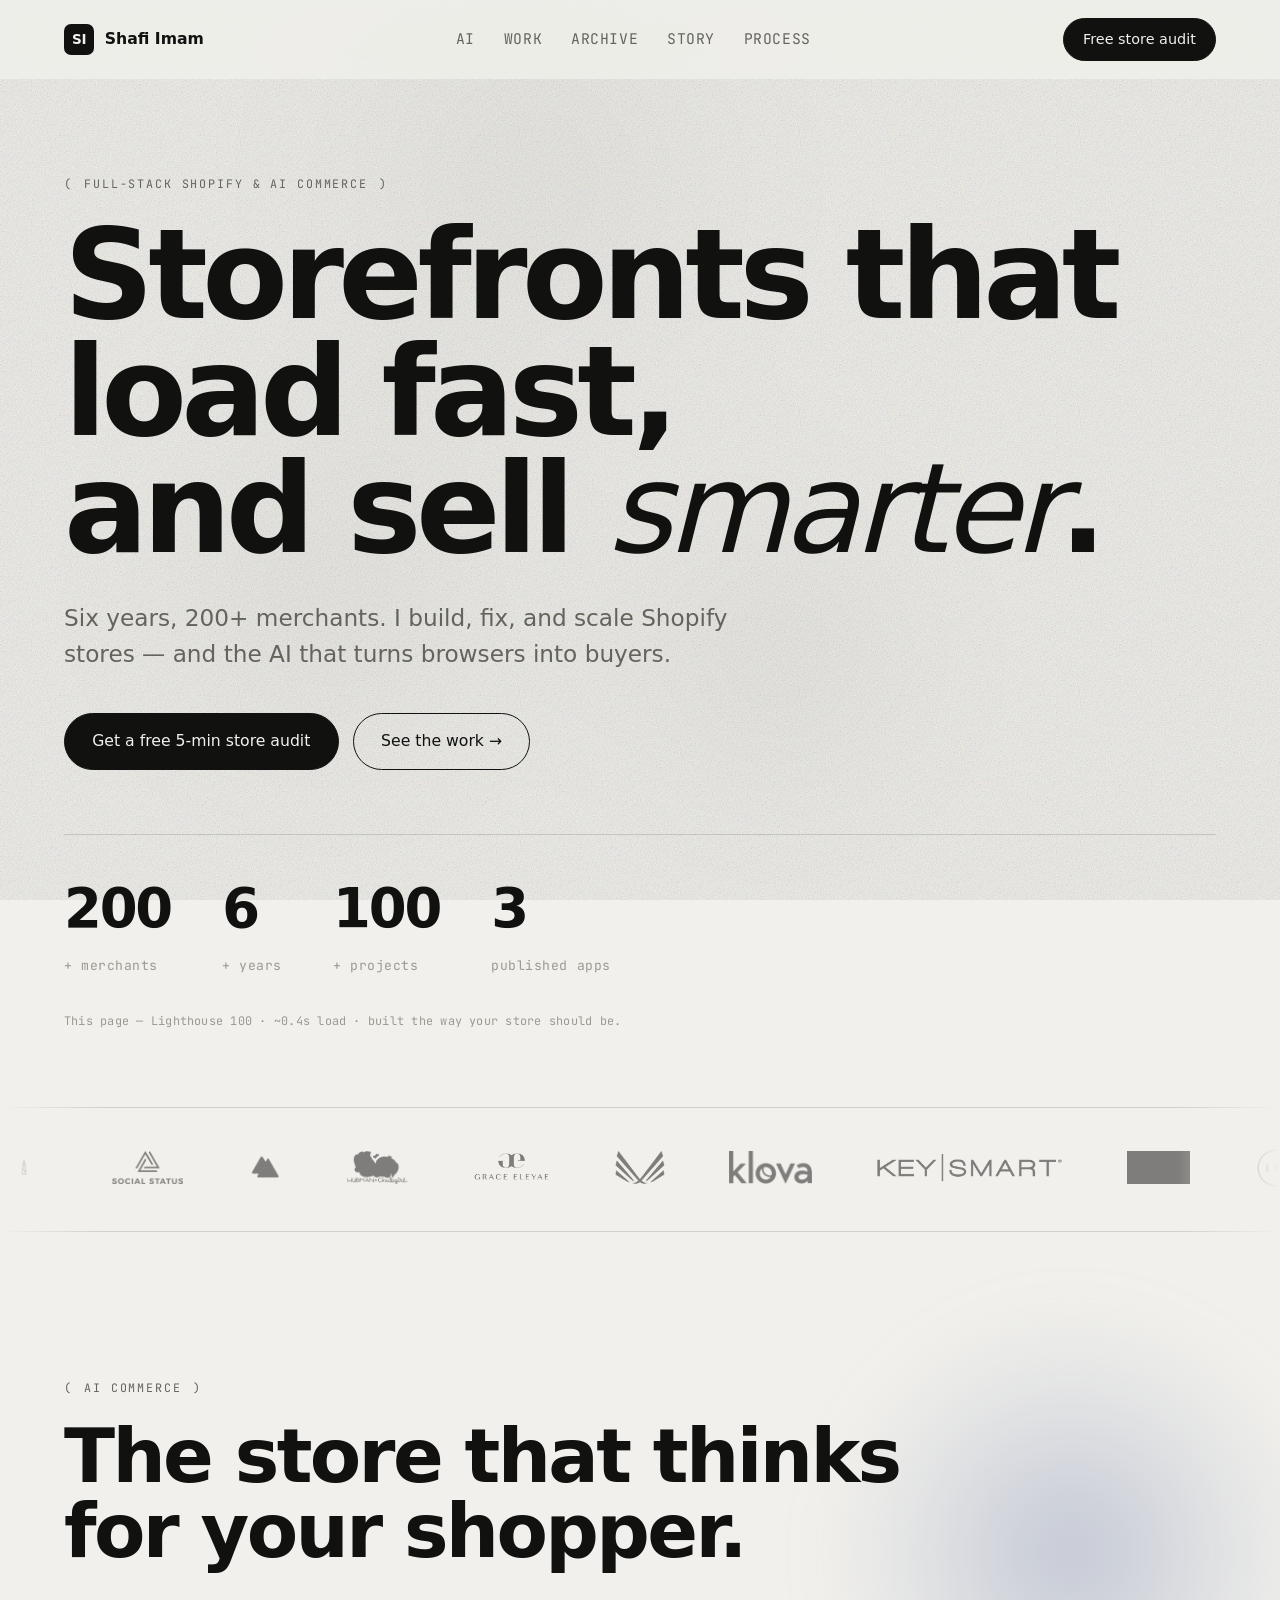
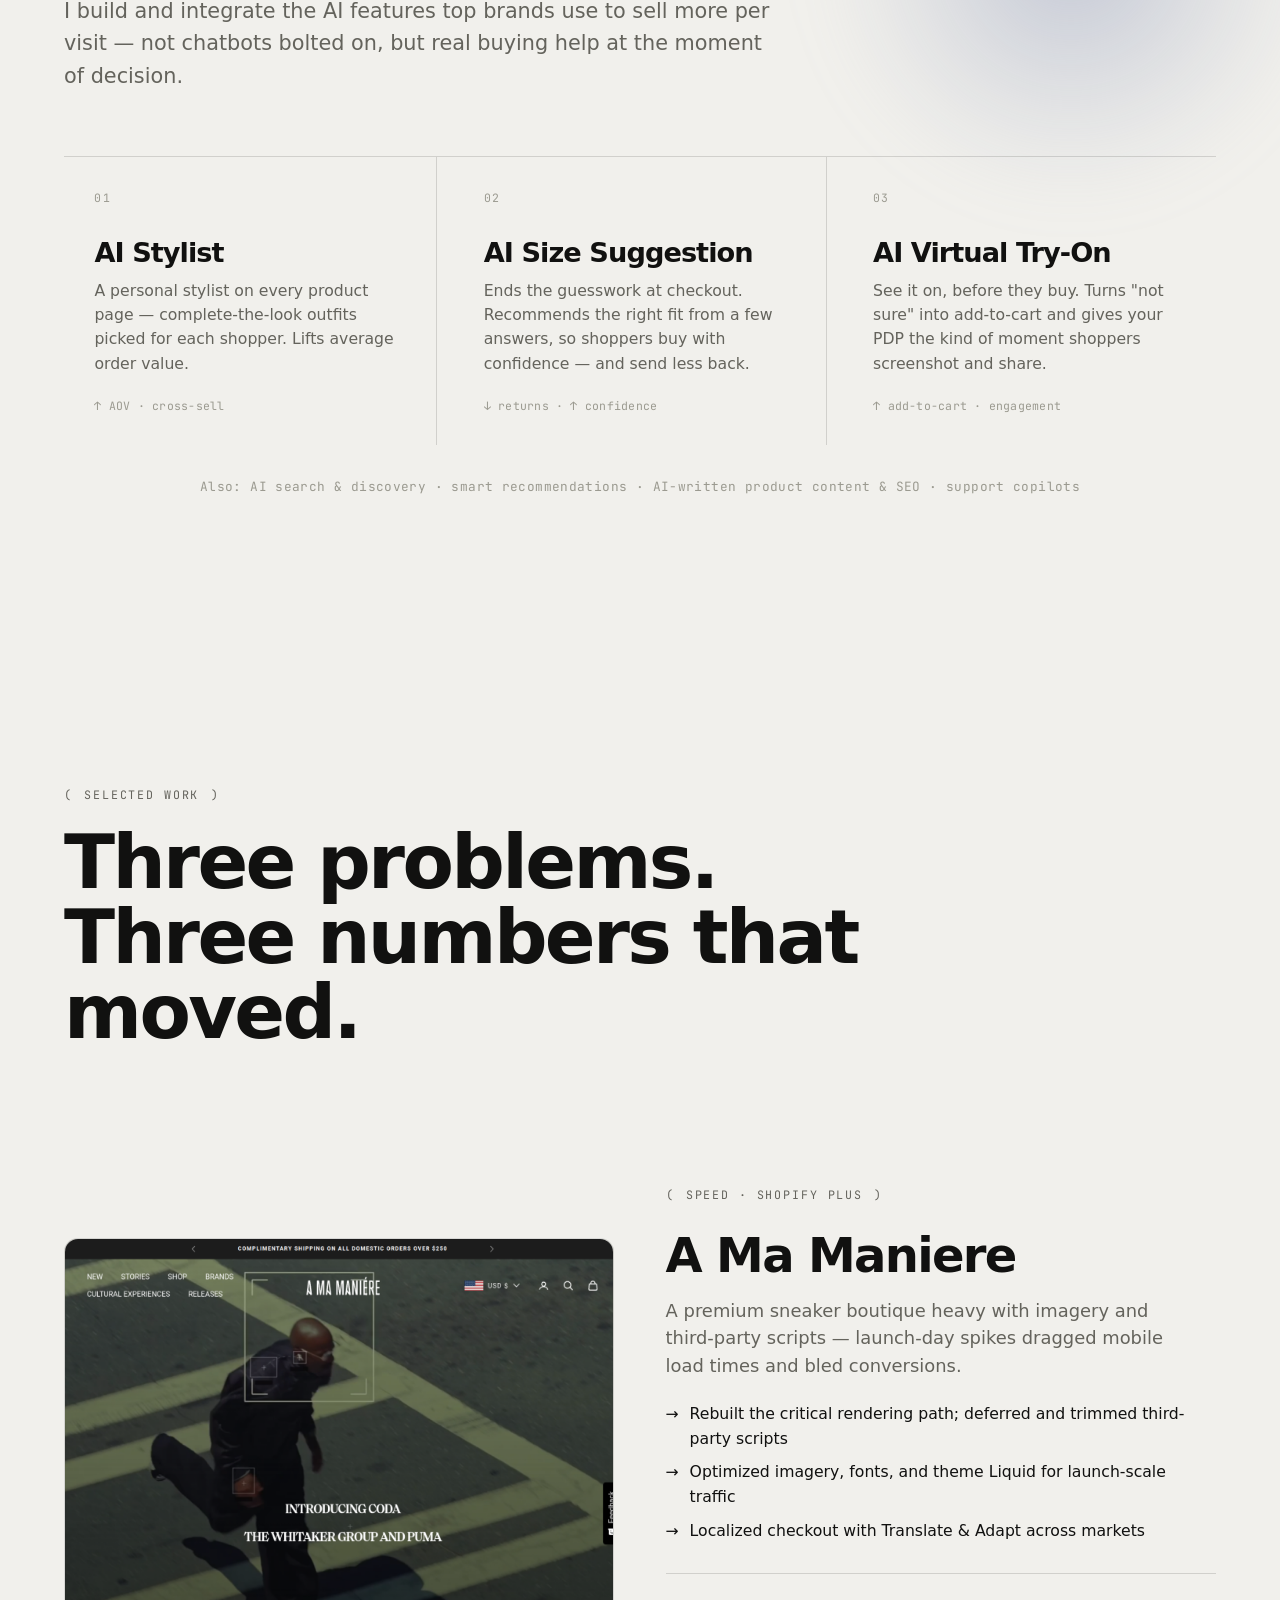
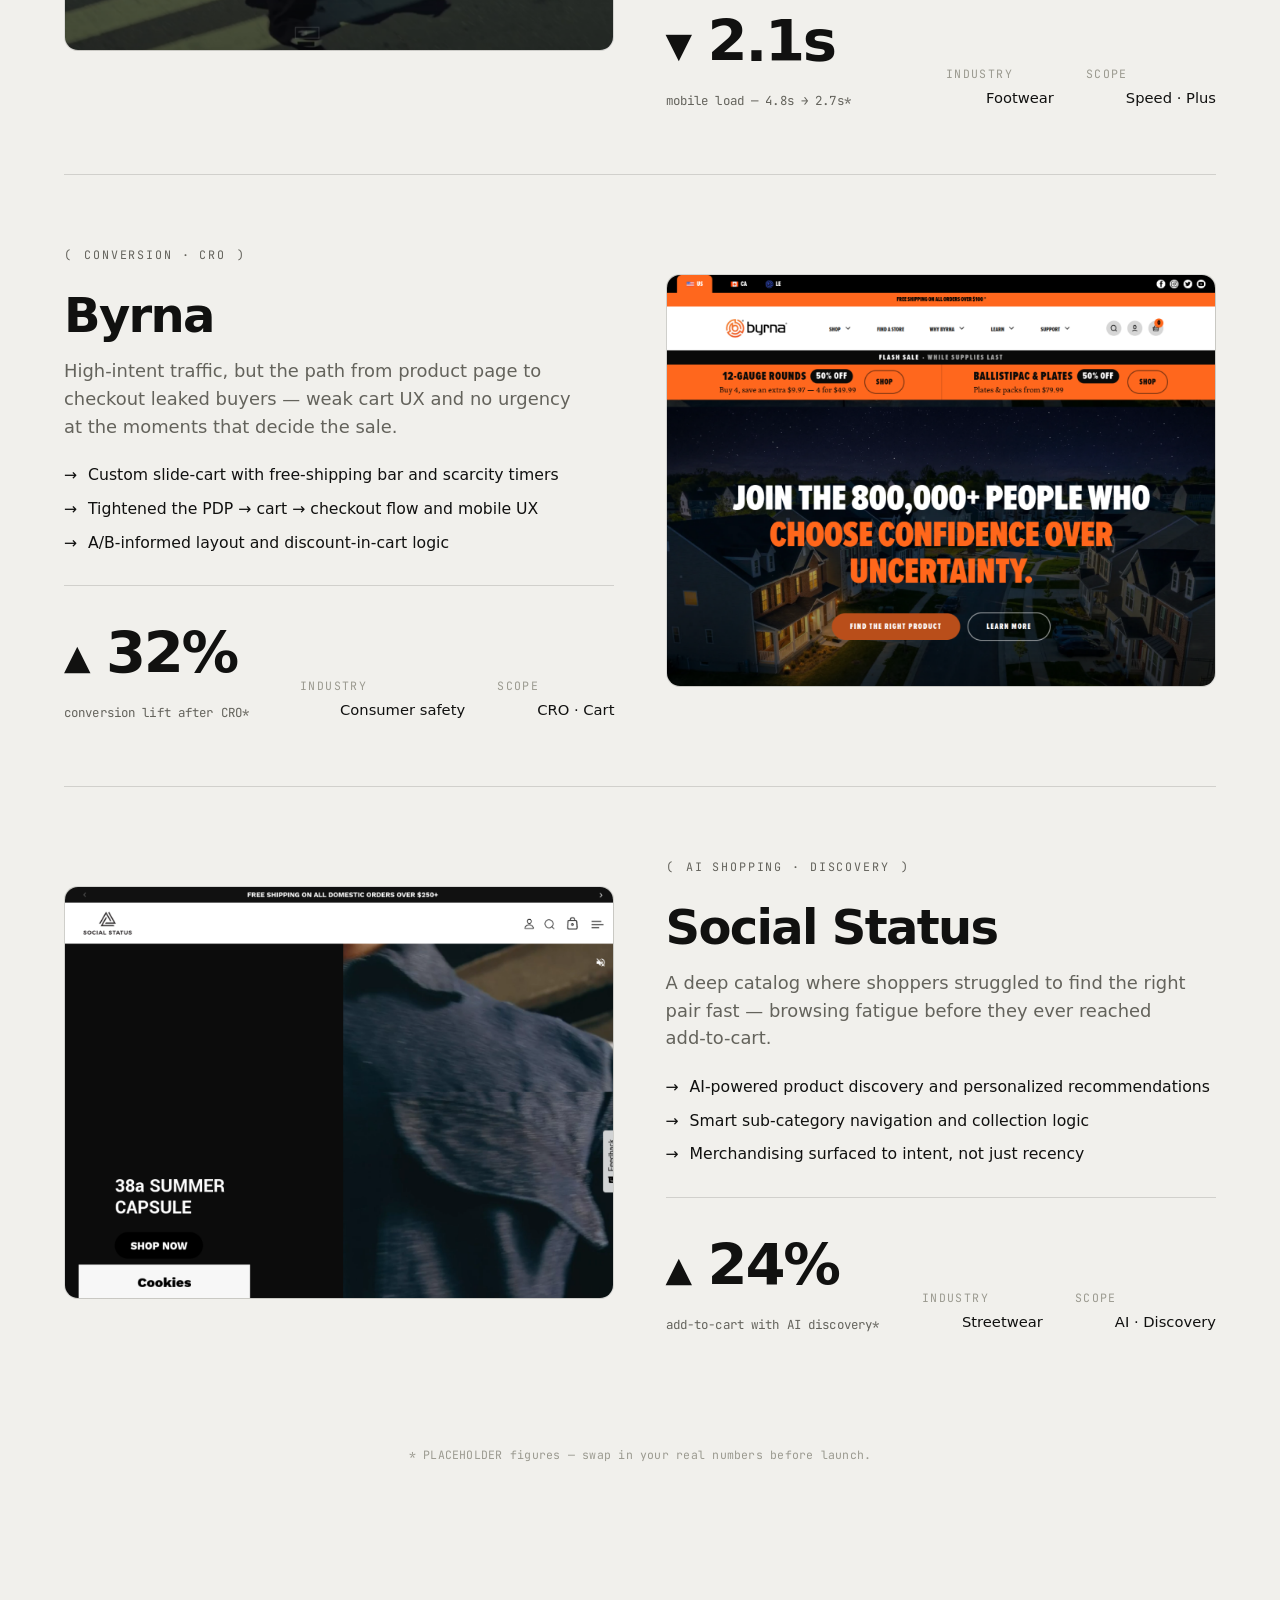
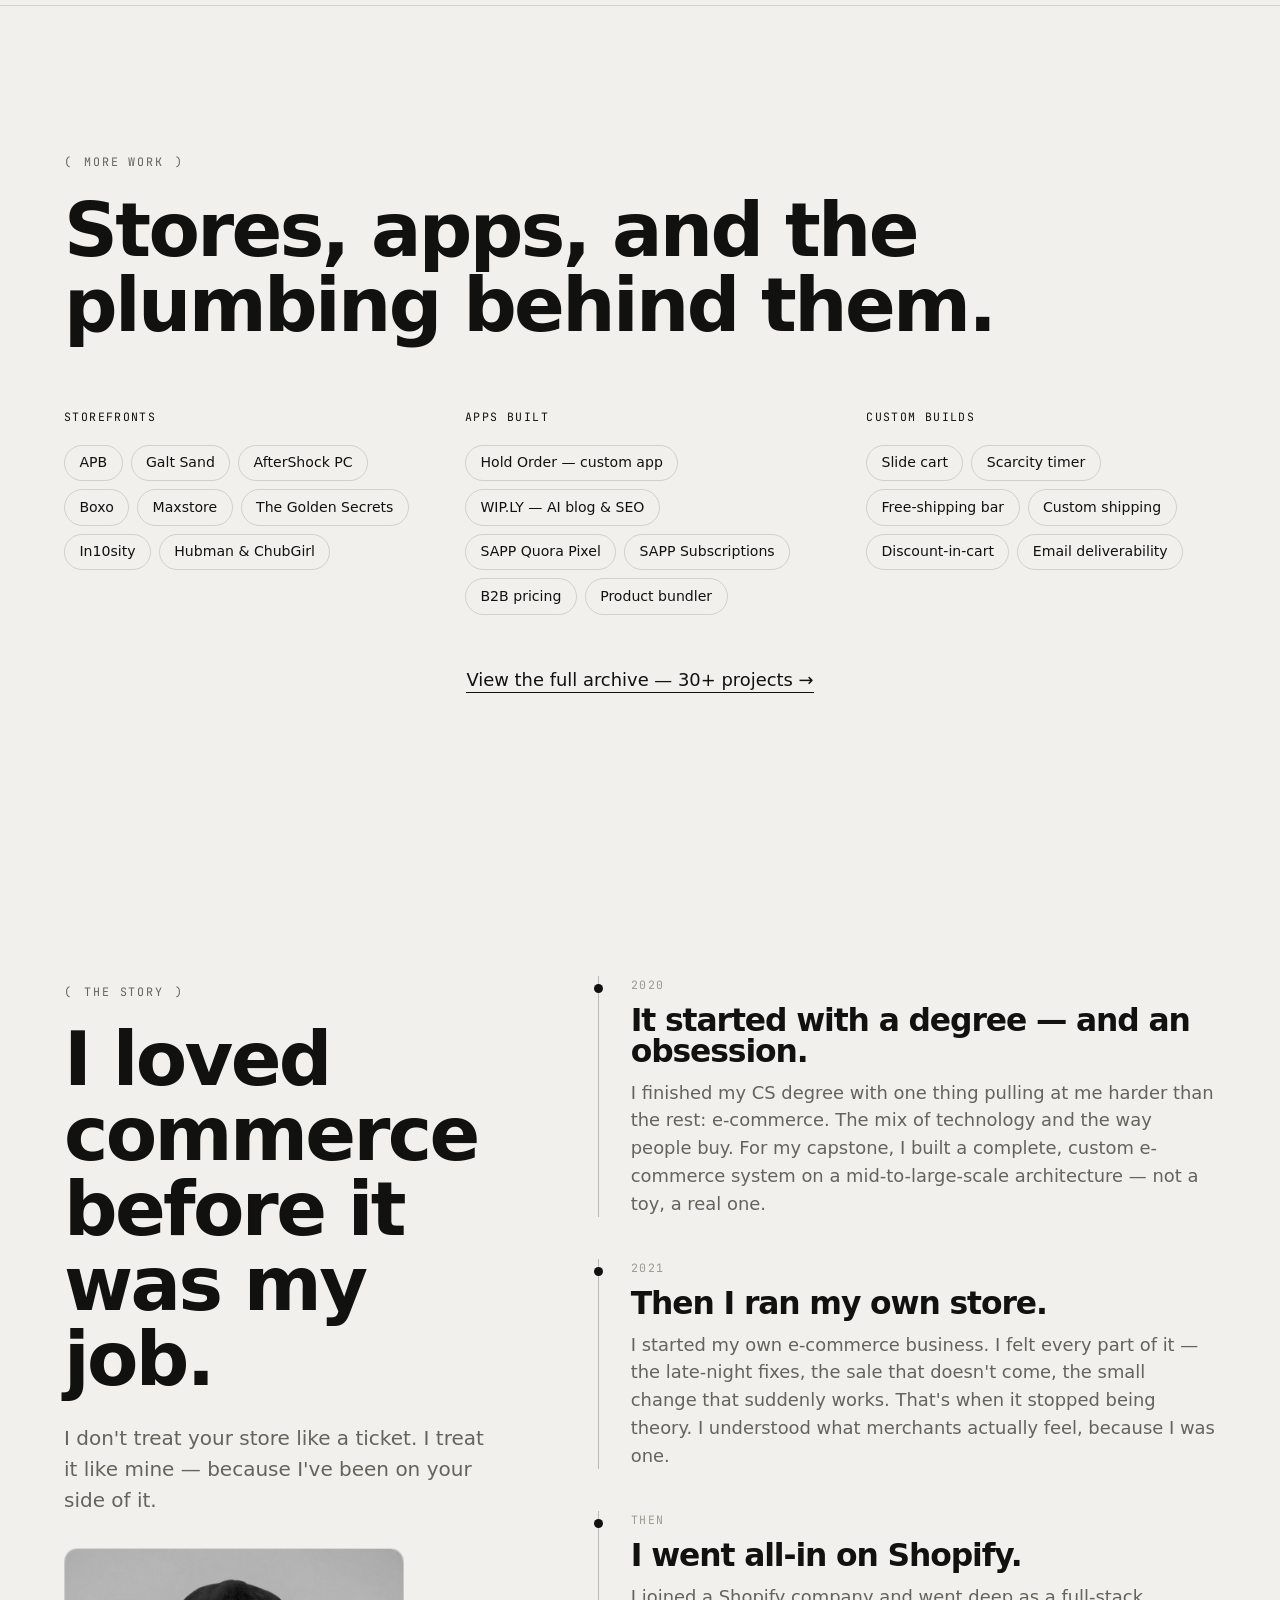
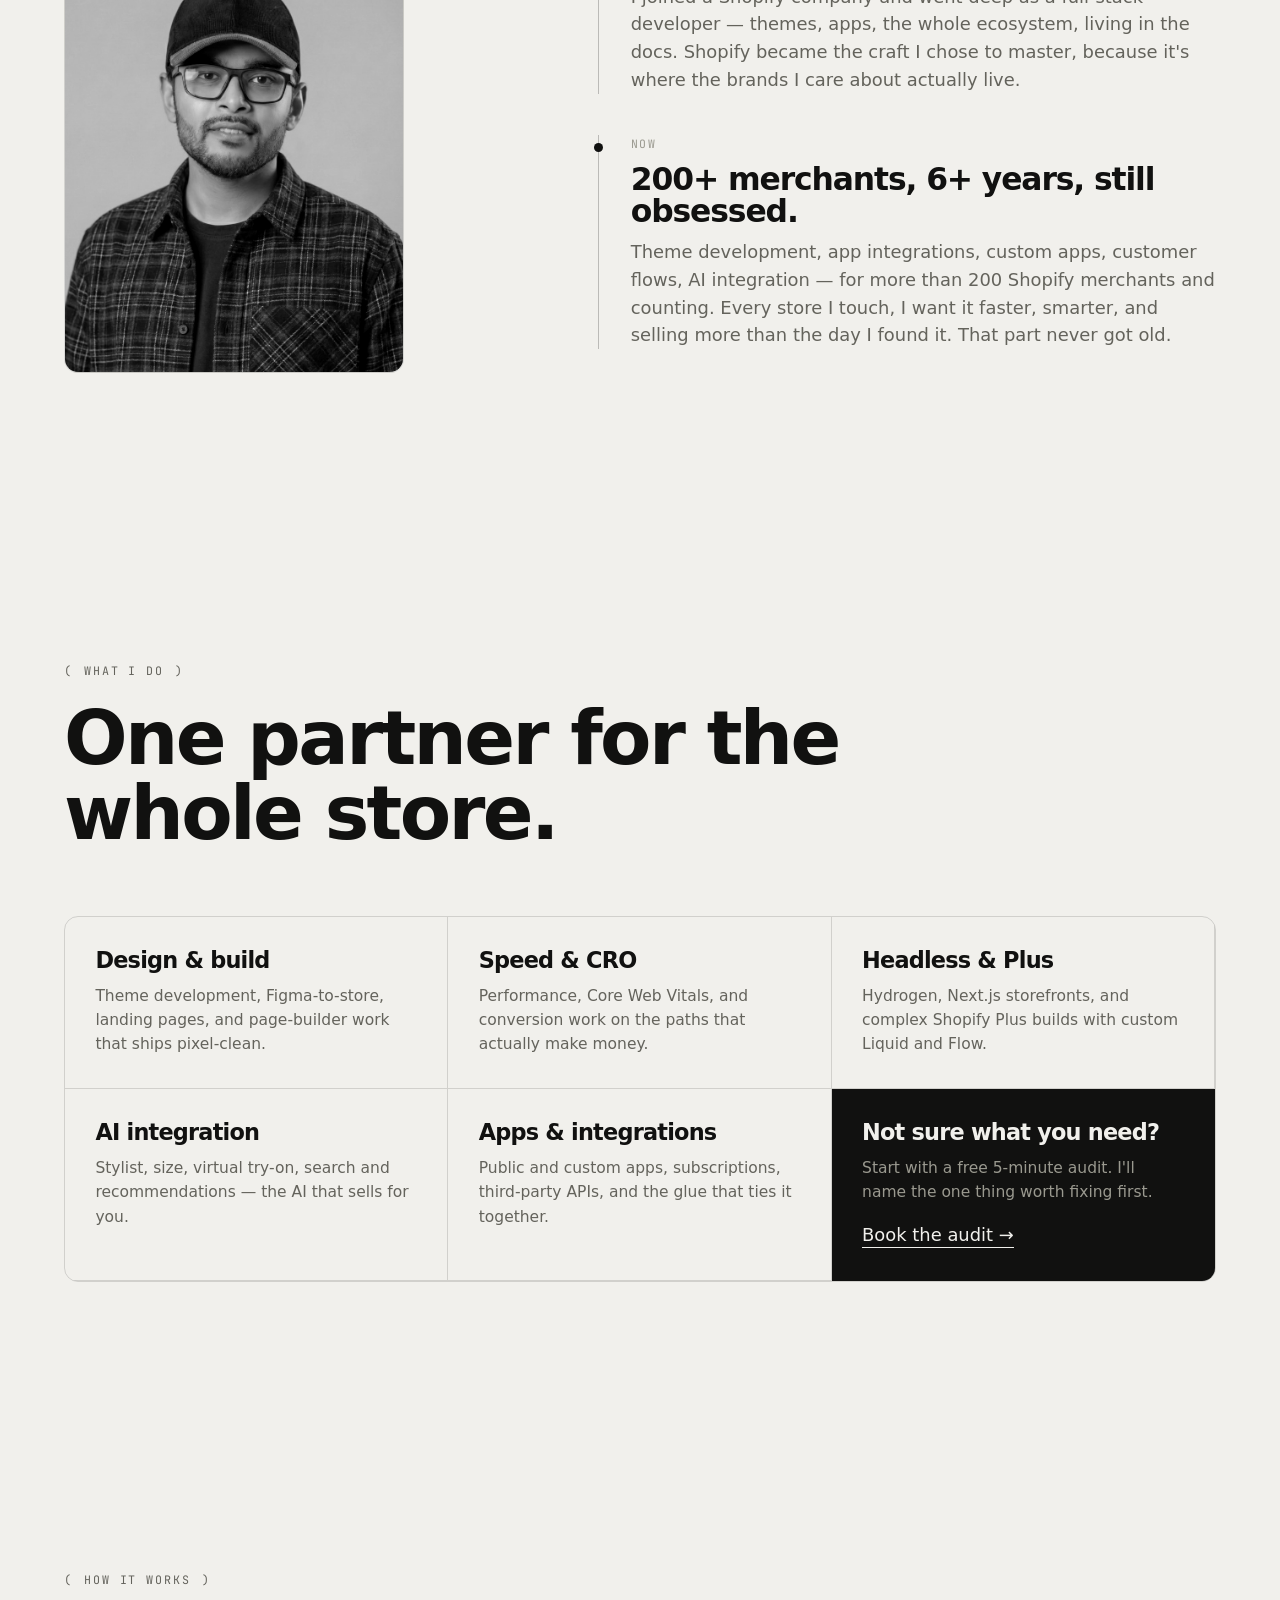
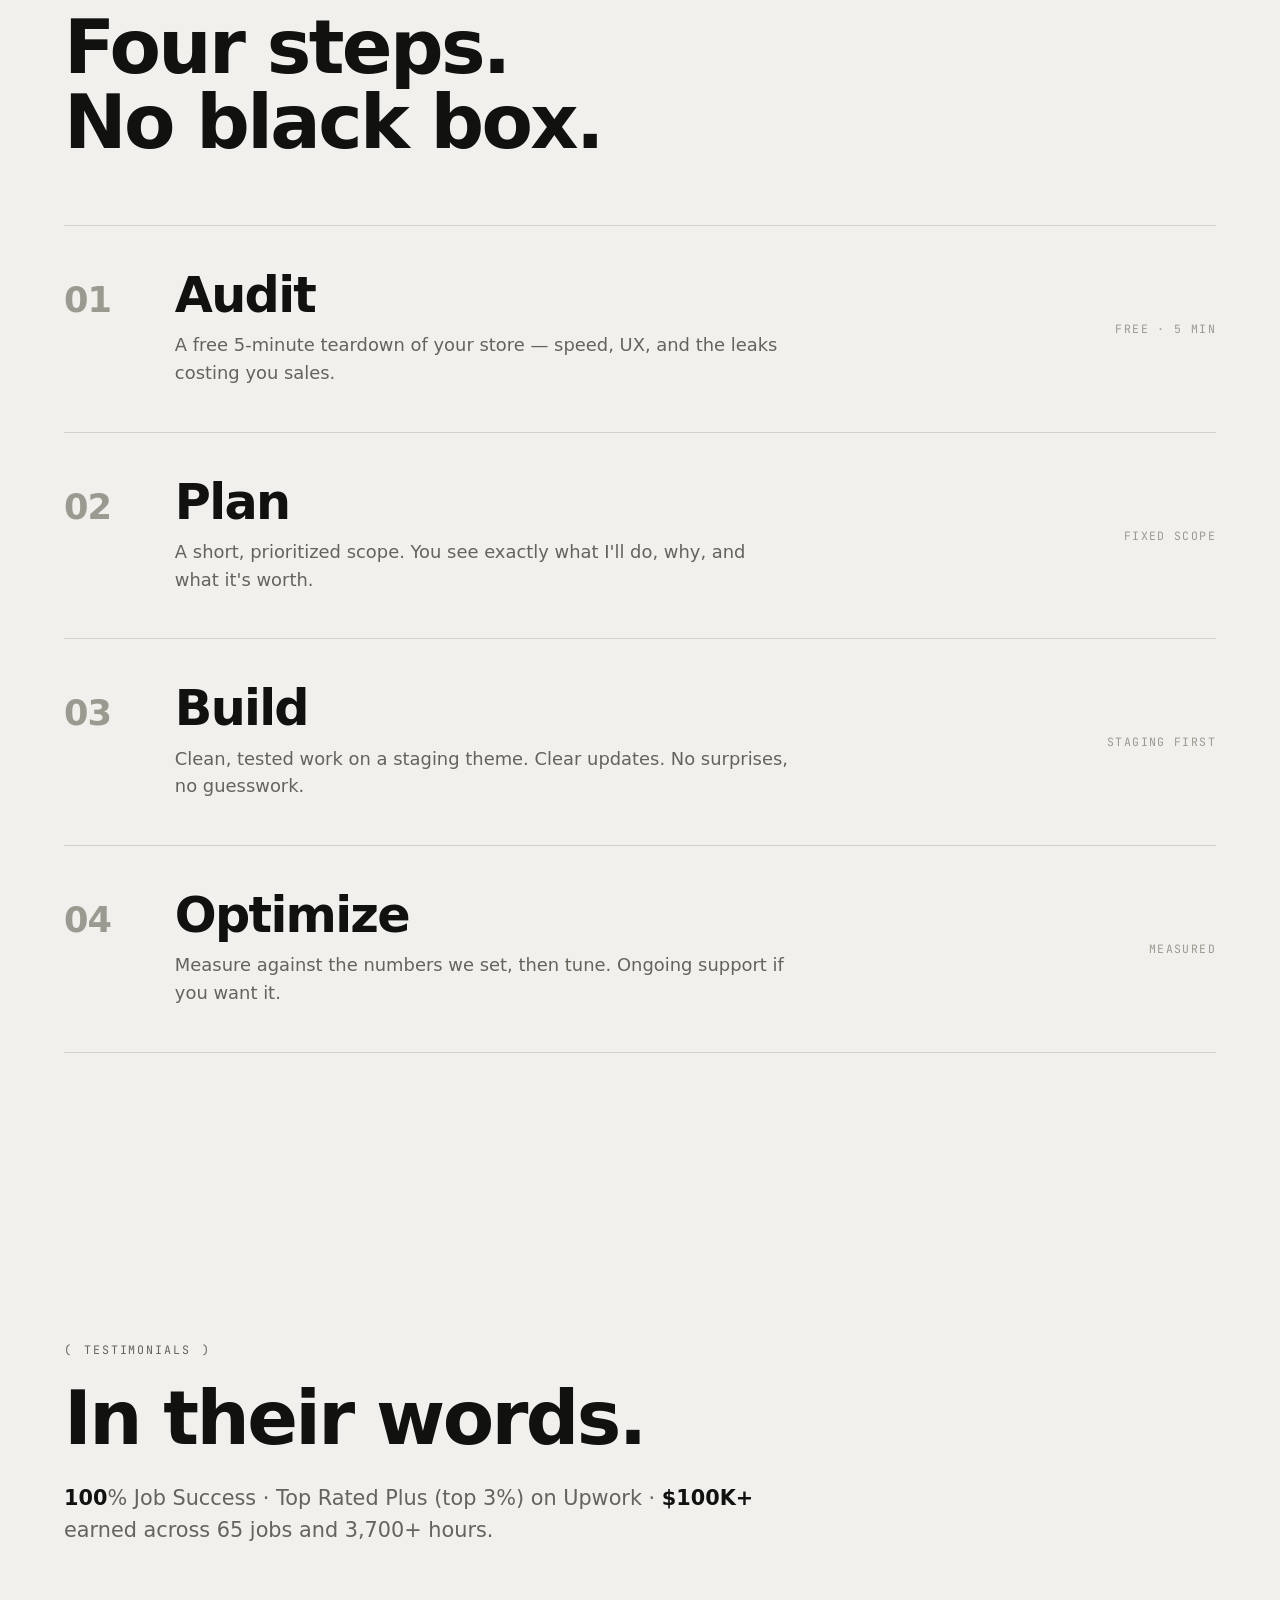
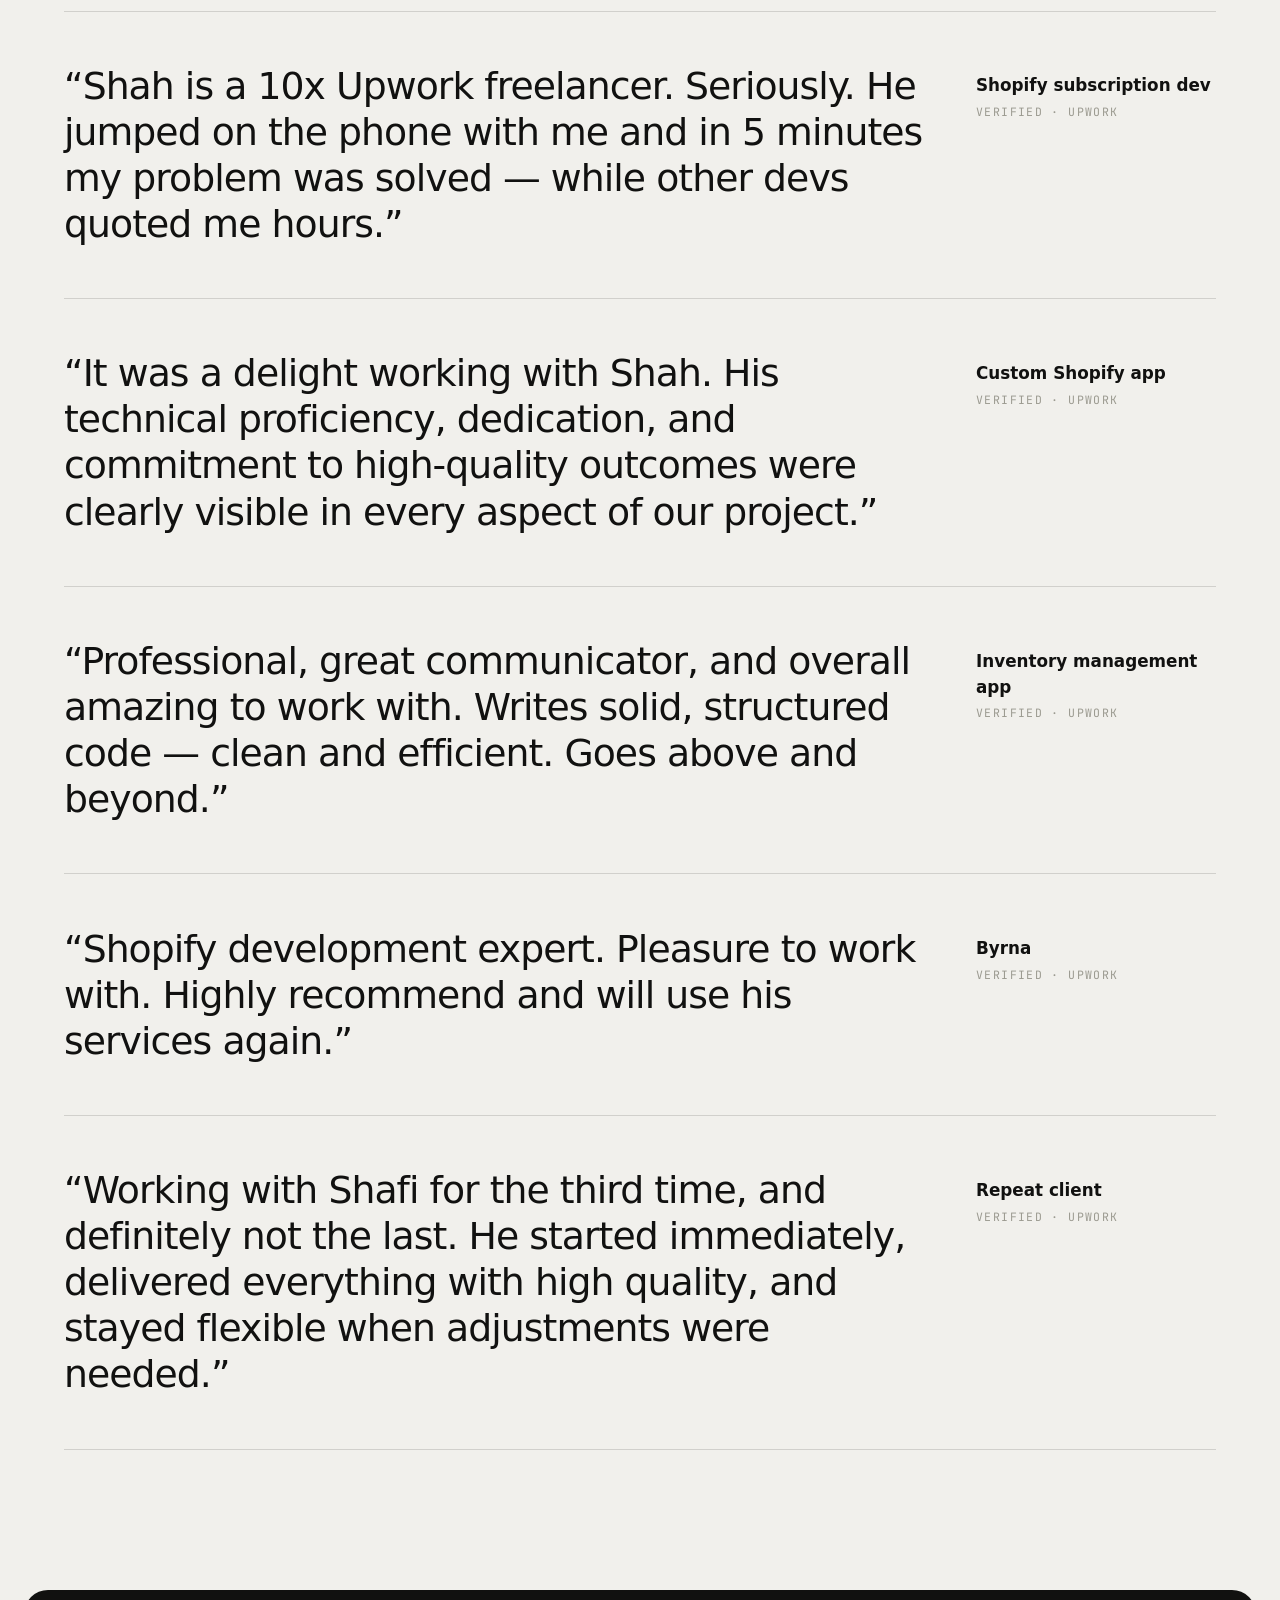
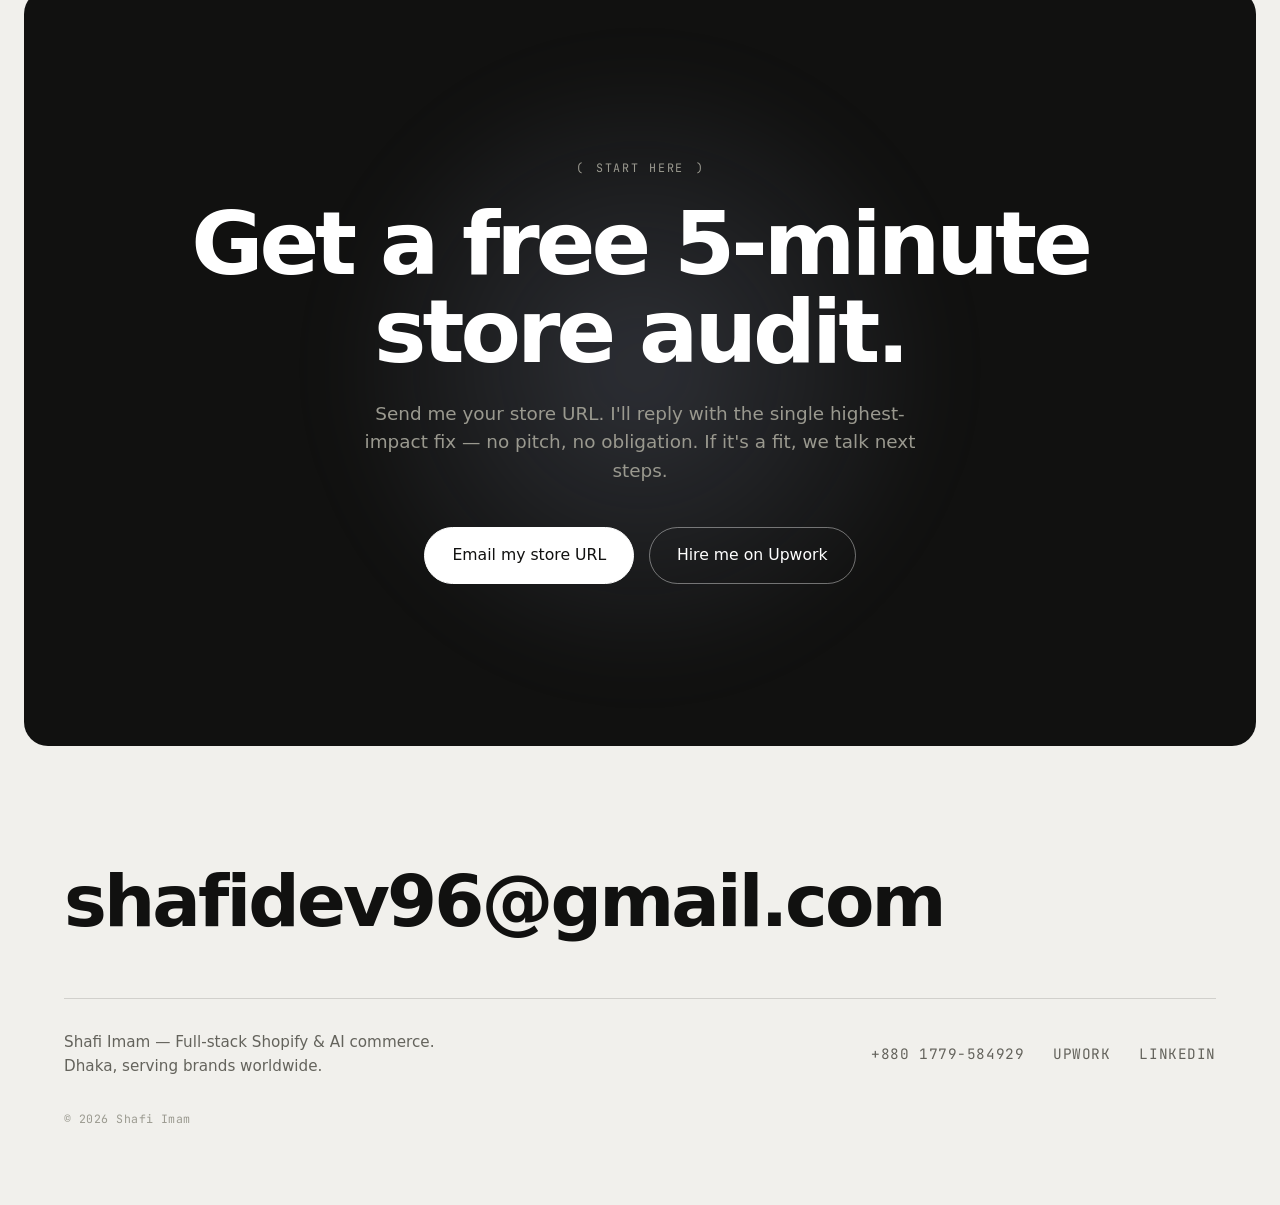
==== commit afdc9646: "Add APB + SAGO logos (11 real store logos total)" ====
--- a/index.html
+++ b/index.html
@@ -98,6 +98,8 @@
     <img class="clogo" src="assets/logos/klova.png" alt="Klova" />
     <img class="clogo" src="assets/logos/getkeysmart.png" alt="KeySmart" />
     <img class="clogo" src="assets/logos/lucentlight.png" alt="Lucent Light Shop" />
+    <img class="clogo clogo--mark" src="assets/logos/apb.svg" alt="APB" />
+    <img class="clogo" src="assets/logos/sago.png" alt="SAGO" />
     <img class="clogo" src="assets/logos/amamaniere.png" alt="" aria-hidden="true" />
     <img class="clogo" src="assets/logos/socialstatus.png" alt="" aria-hidden="true" />
     <img class="clogo" src="assets/logos/galtsand.png" alt="" aria-hidden="true" />
@@ -107,6 +109,8 @@
     <img class="clogo" src="assets/logos/klova.png" alt="" aria-hidden="true" />
     <img class="clogo" src="assets/logos/getkeysmart.png" alt="" aria-hidden="true" />
     <img class="clogo" src="assets/logos/lucentlight.png" alt="" aria-hidden="true" />
+    <img class="clogo clogo--mark" src="assets/logos/apb.svg" alt="" aria-hidden="true" />
+    <img class="clogo" src="assets/logos/sago.png" alt="" aria-hidden="true" />
   </div>
 </section>
 
--- a/styles.css
+++ b/styles.css
@@ -140,6 +140,7 @@
 .marquee__track--logos { gap: clamp(2.5rem, 5vw, 5rem); }
 .clogo { height: clamp(24px, 2.6vw, 34px); width: auto; flex: 0 0 auto; object-fit: contain; filter: brightness(0); opacity: 0.48; transition: opacity 0.3s var(--ease); }
 .clogo:hover { opacity: 0.85; }
+.clogo--mark { height: clamp(30px, 3.4vw, 44px); }
 @keyframes scroll-x { to { transform: translateX(-50%); } }
 
 /* =========================================================
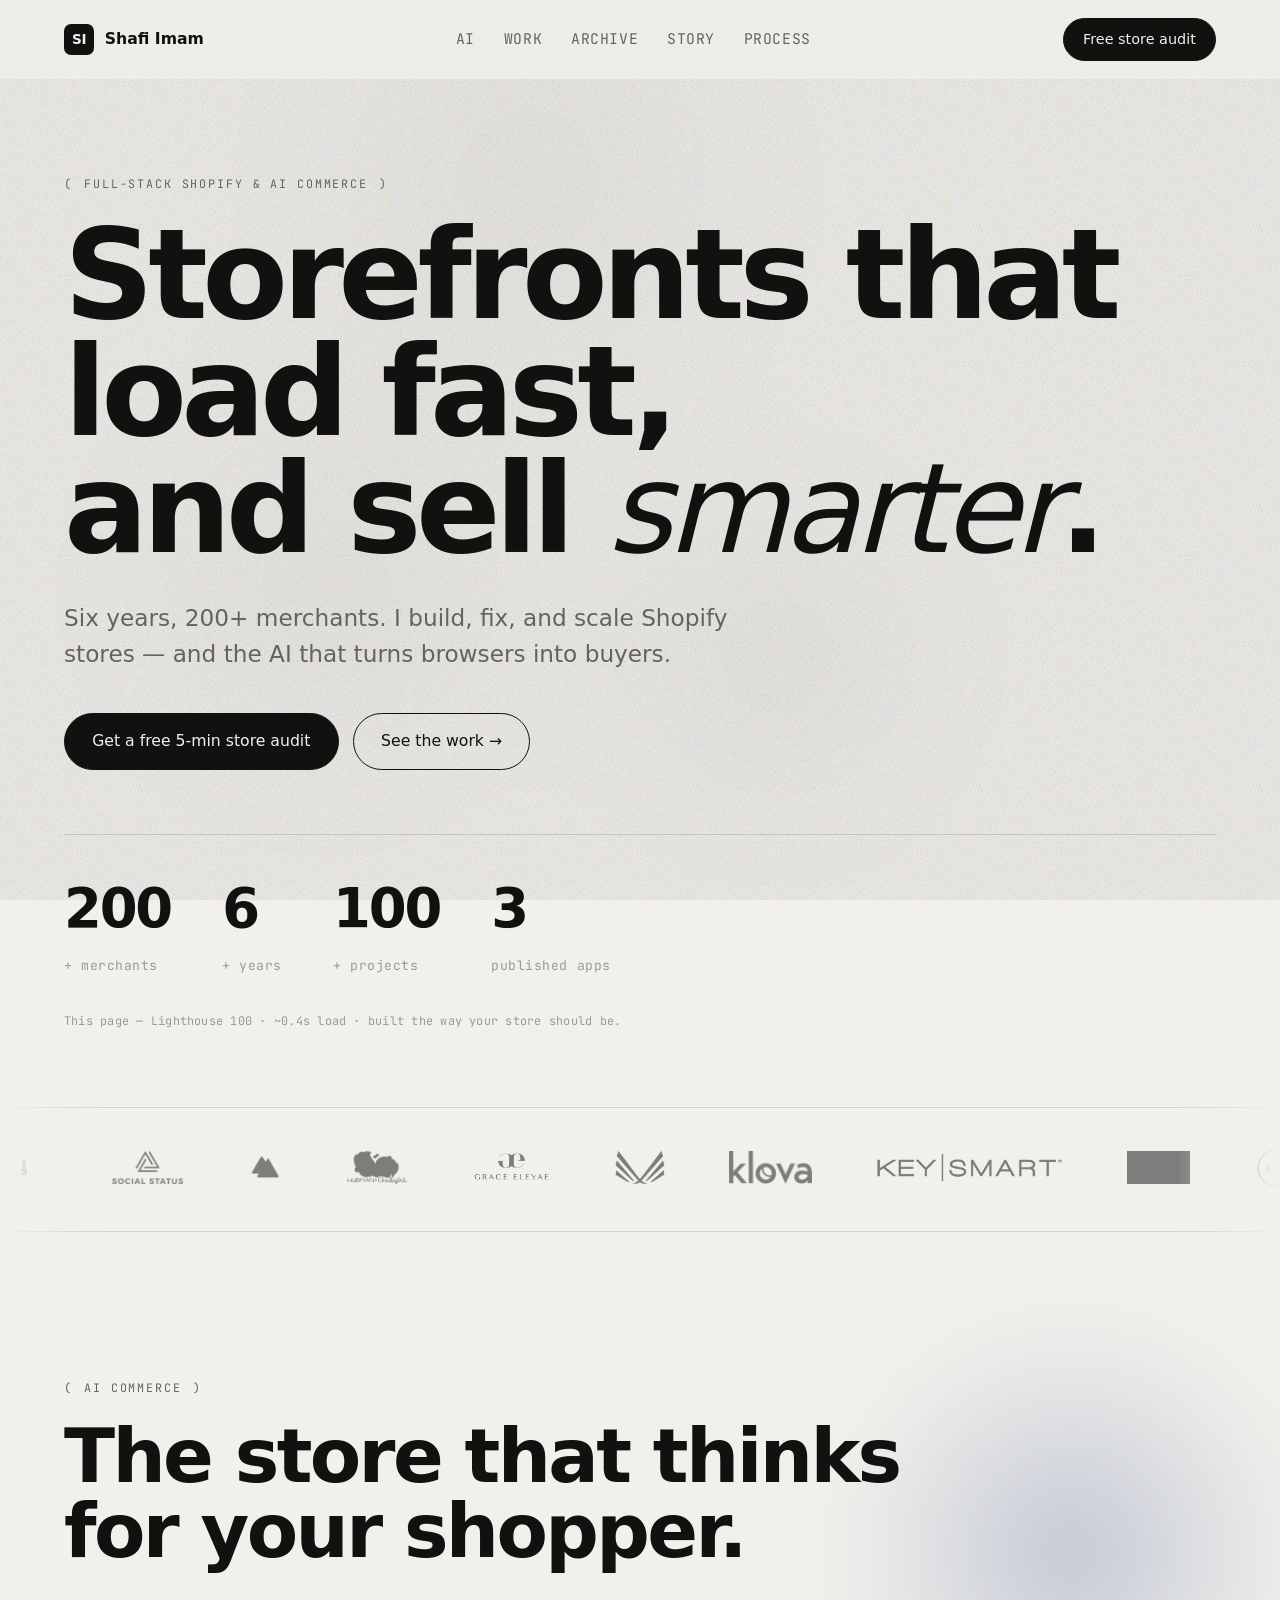
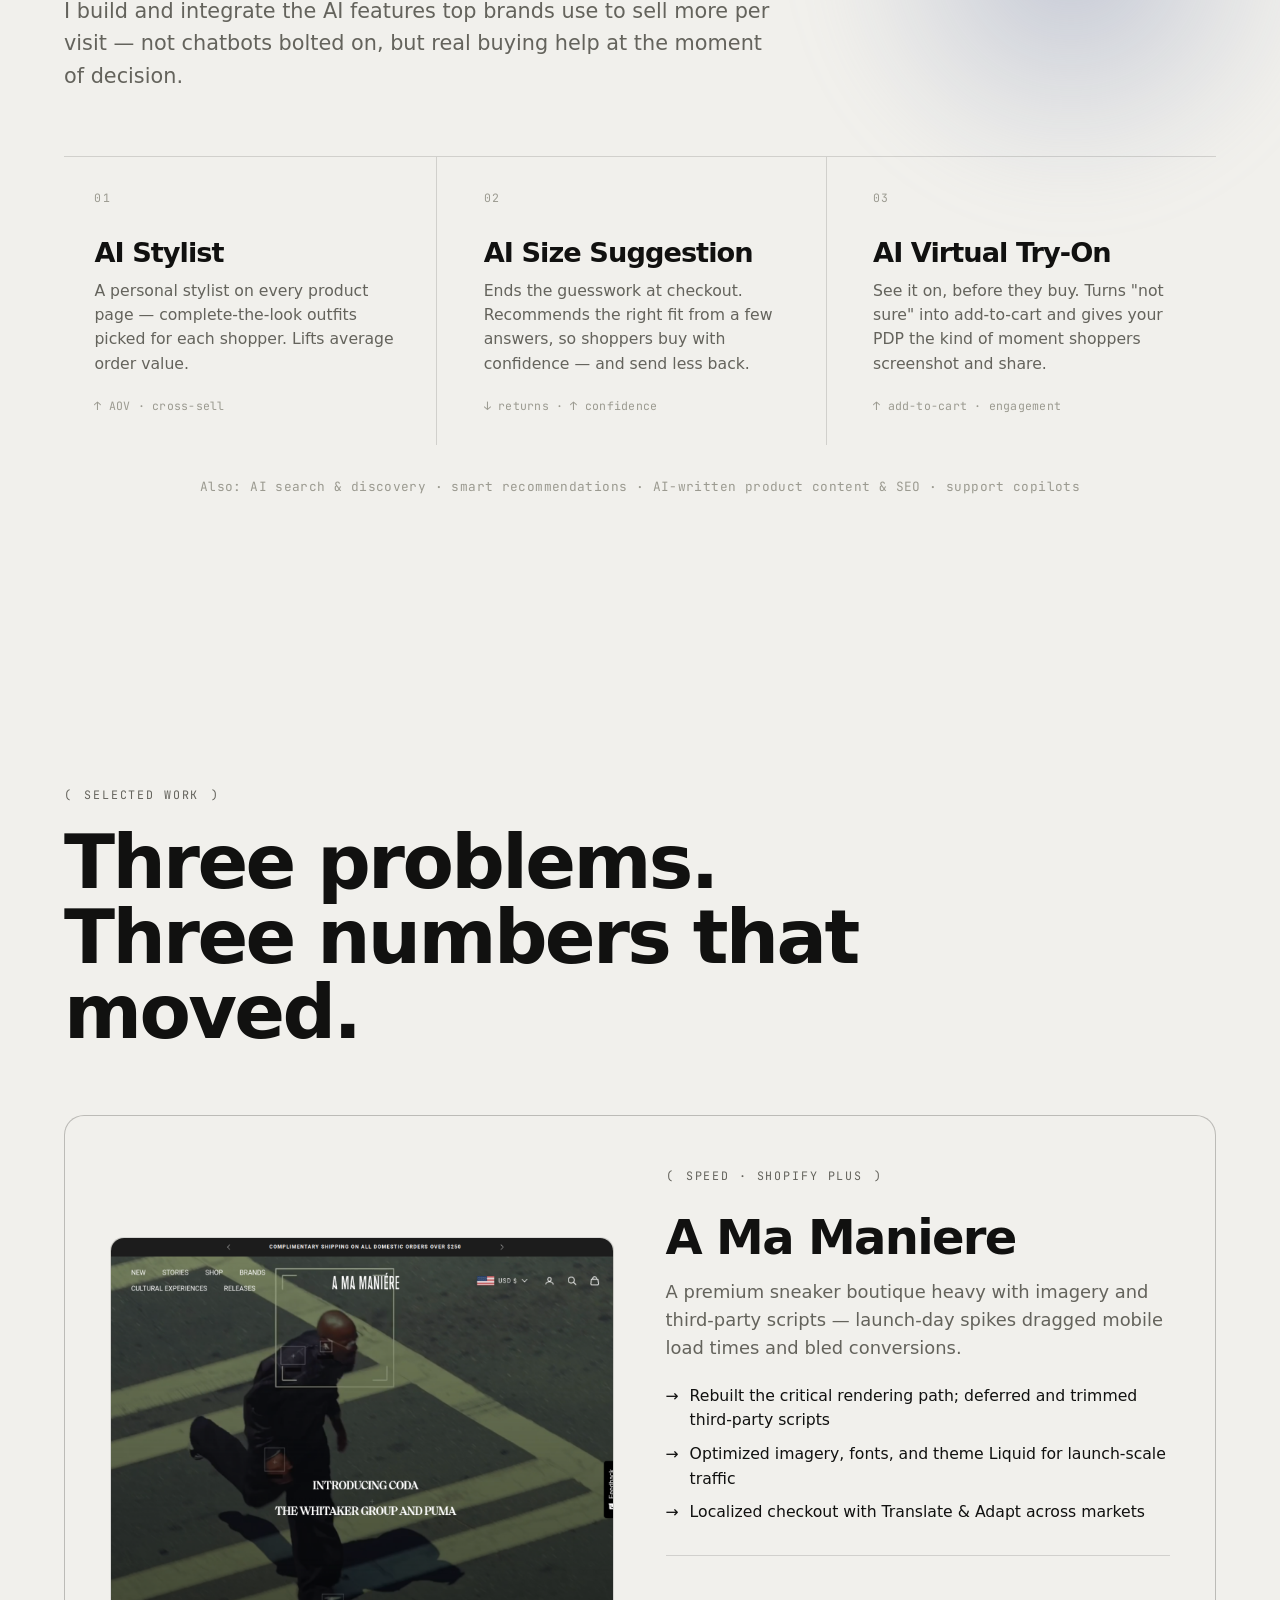
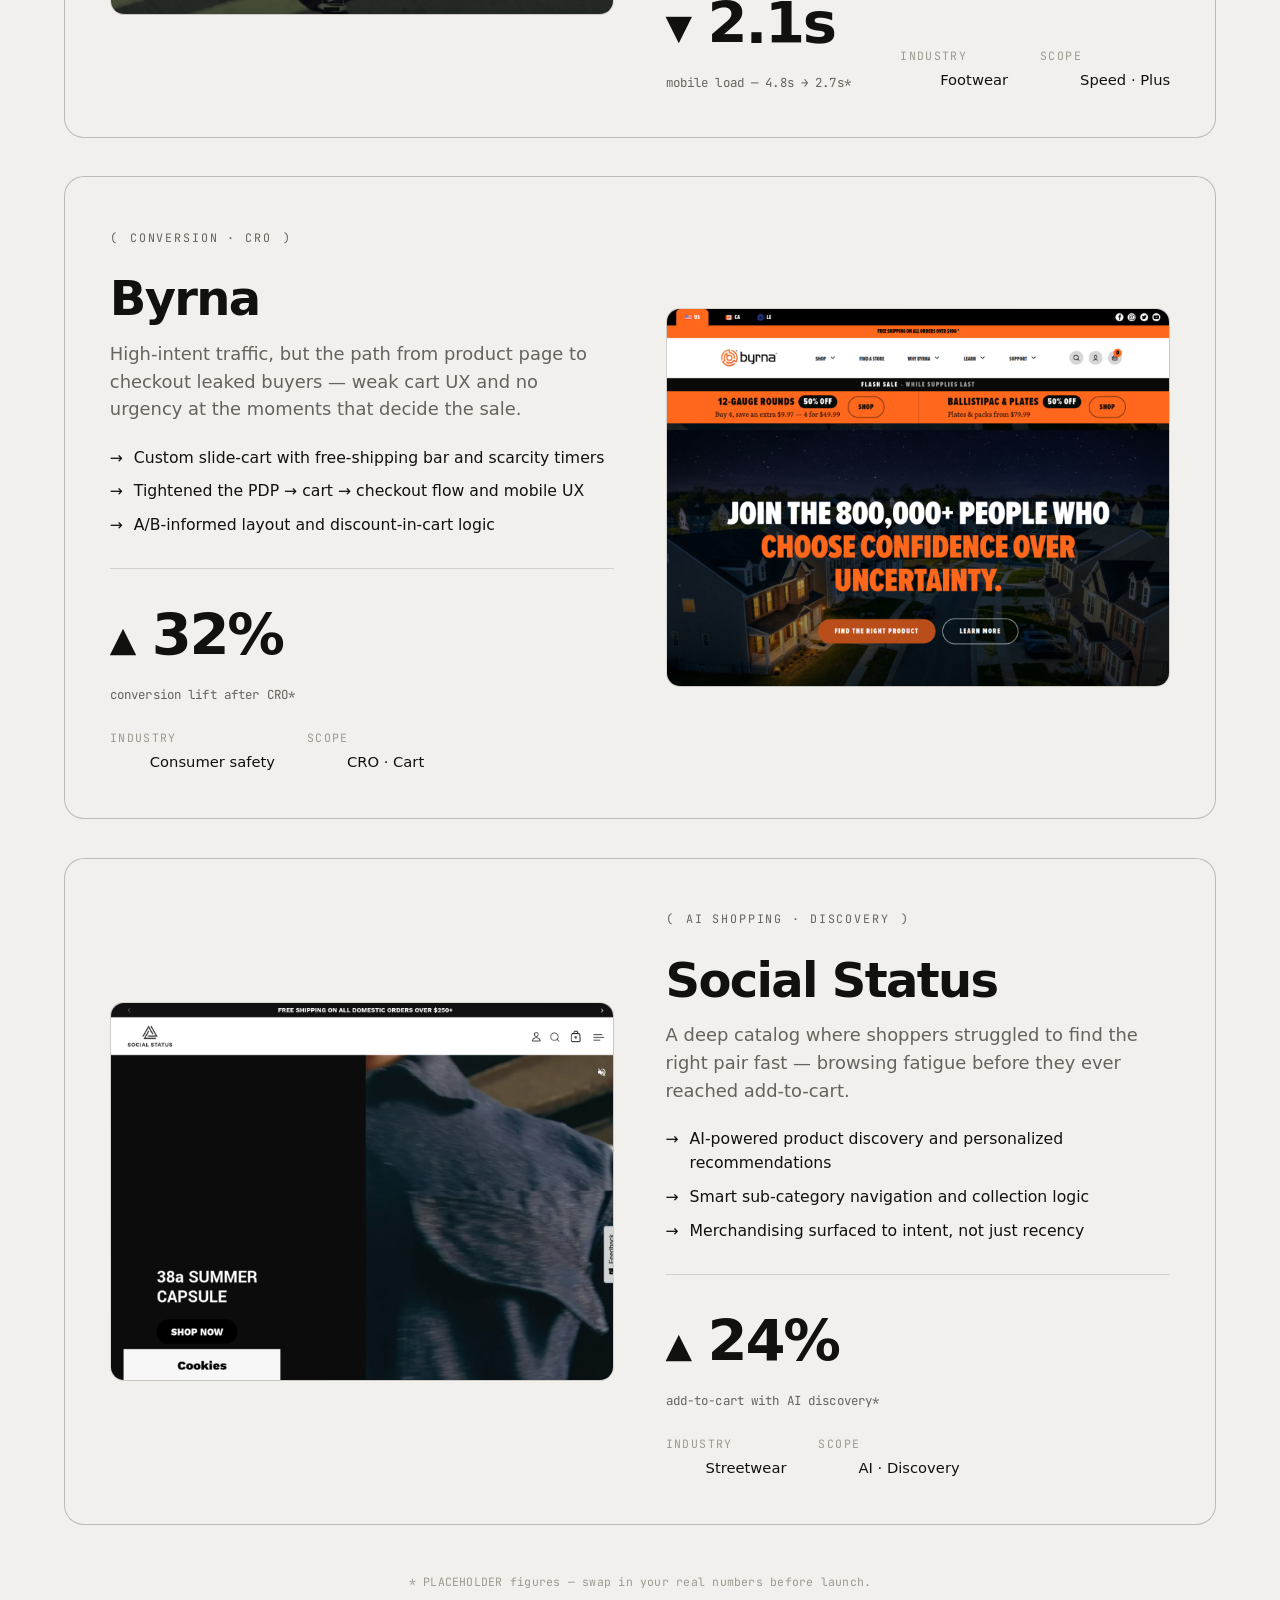
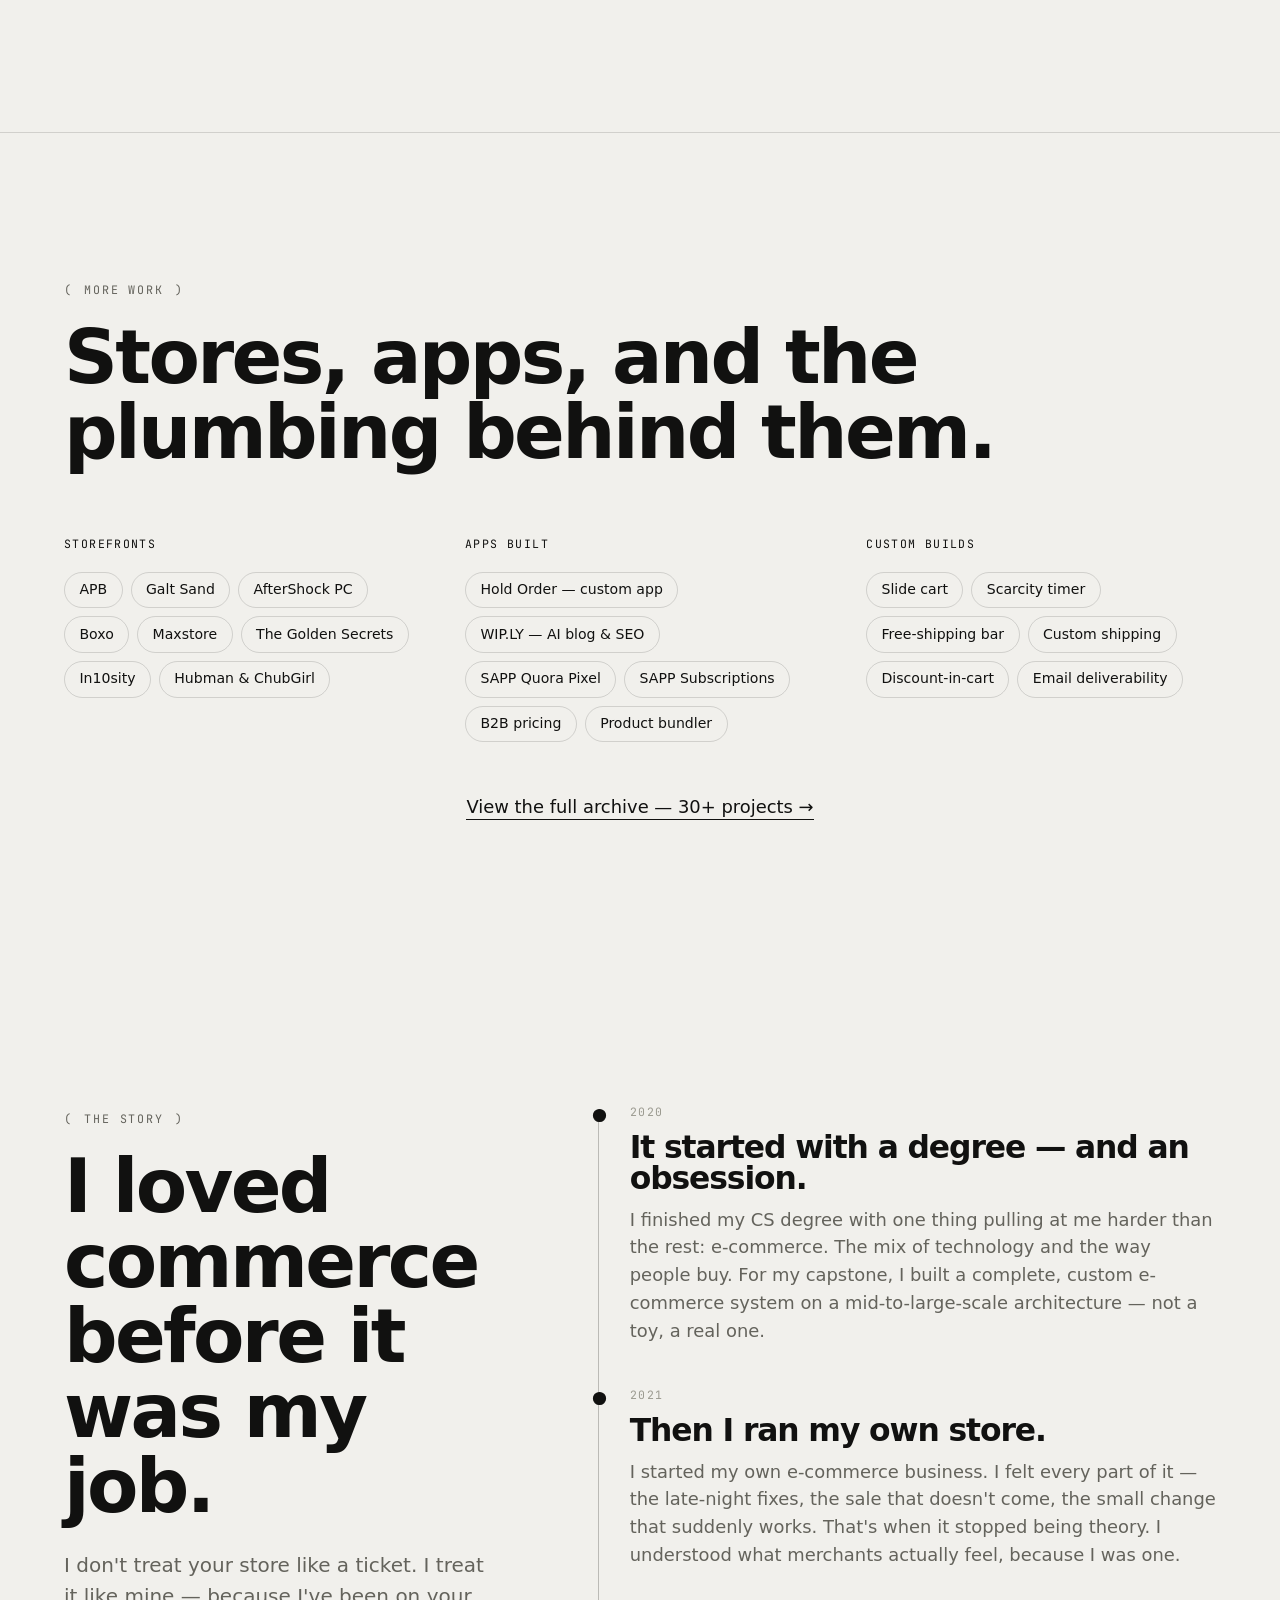
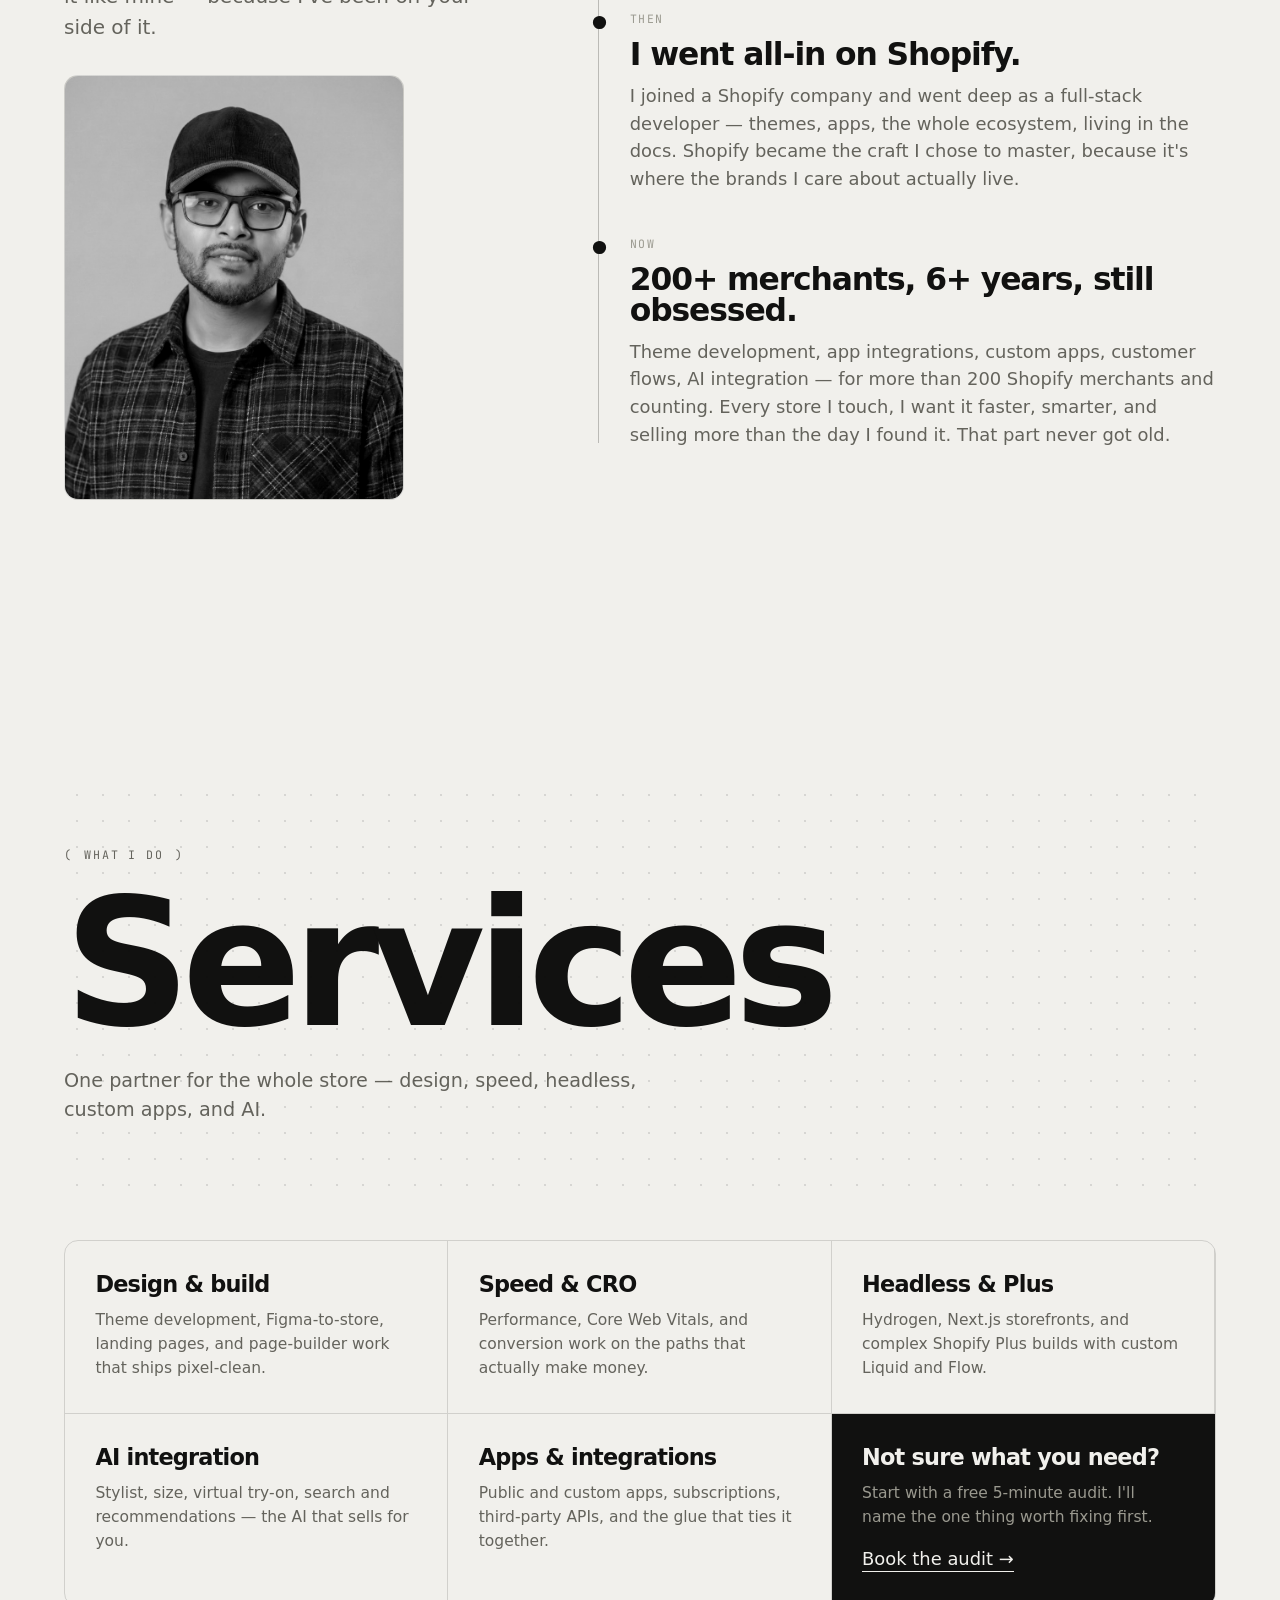
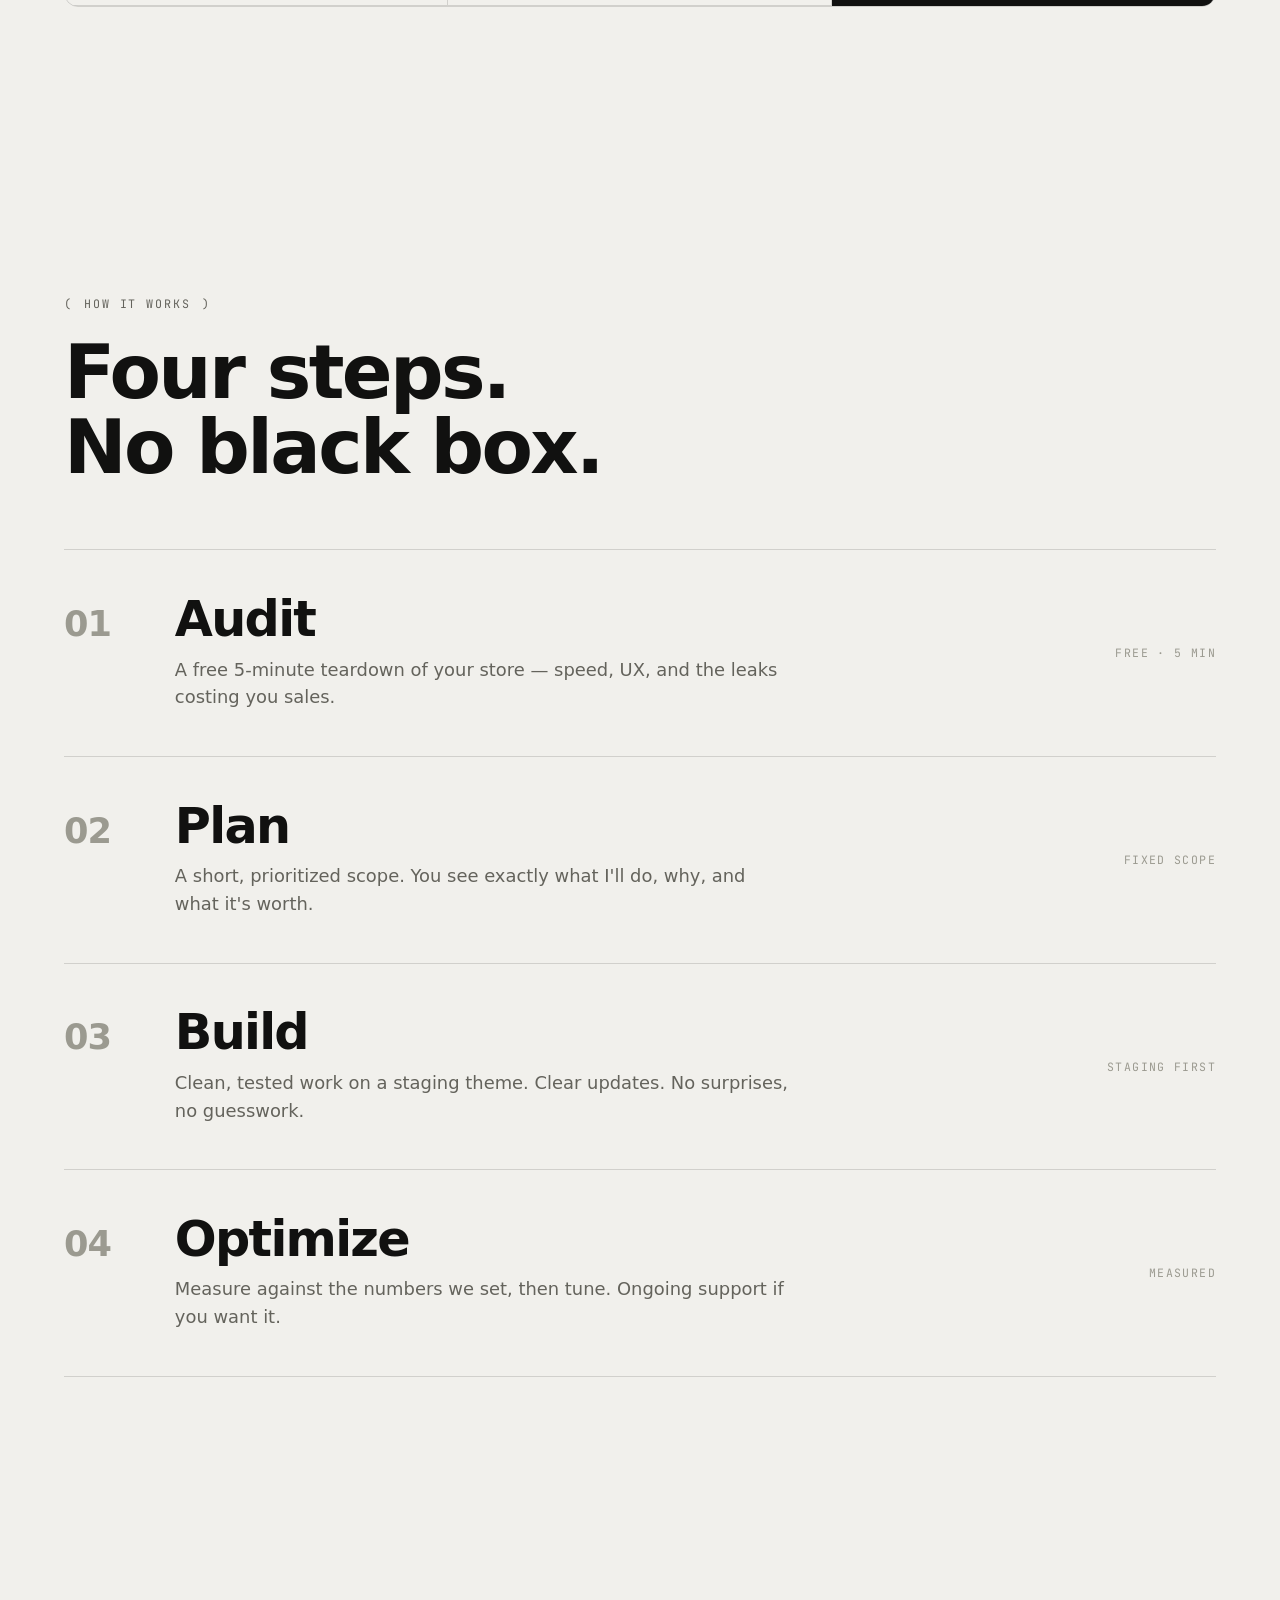
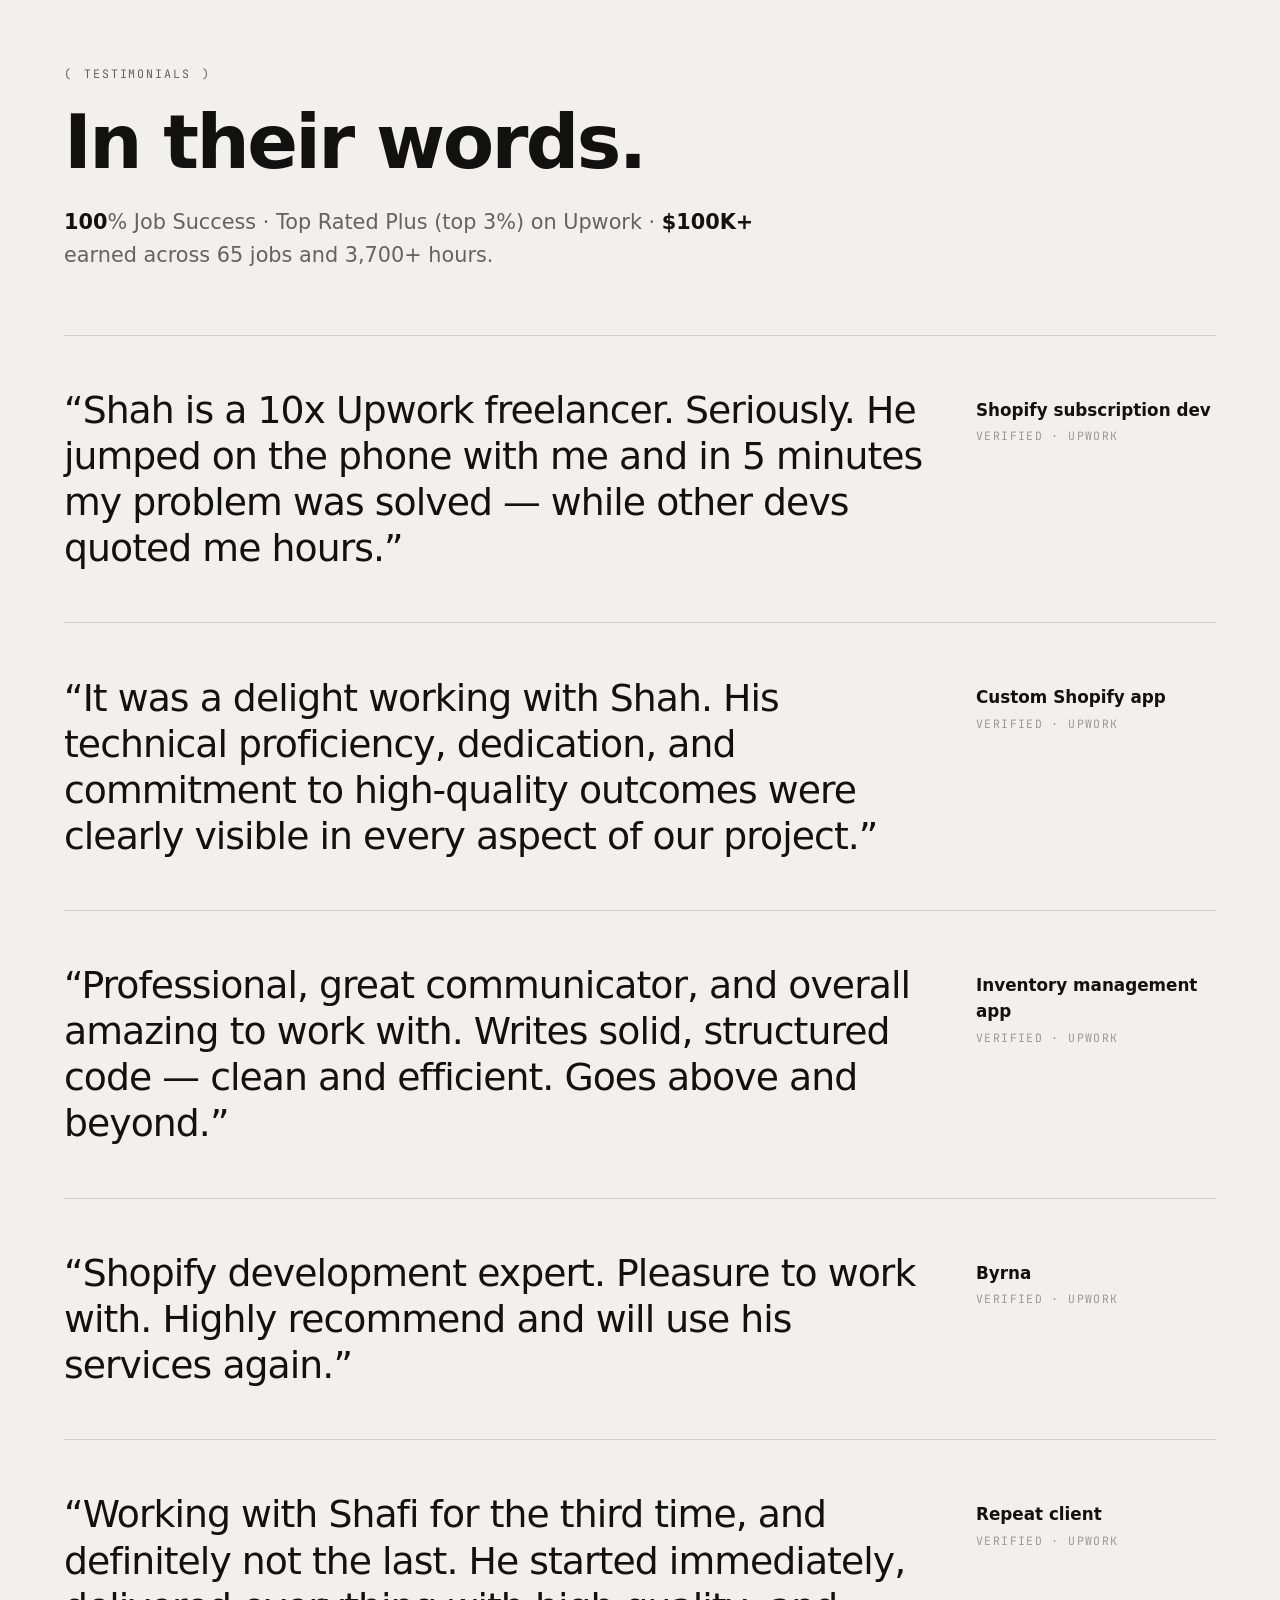
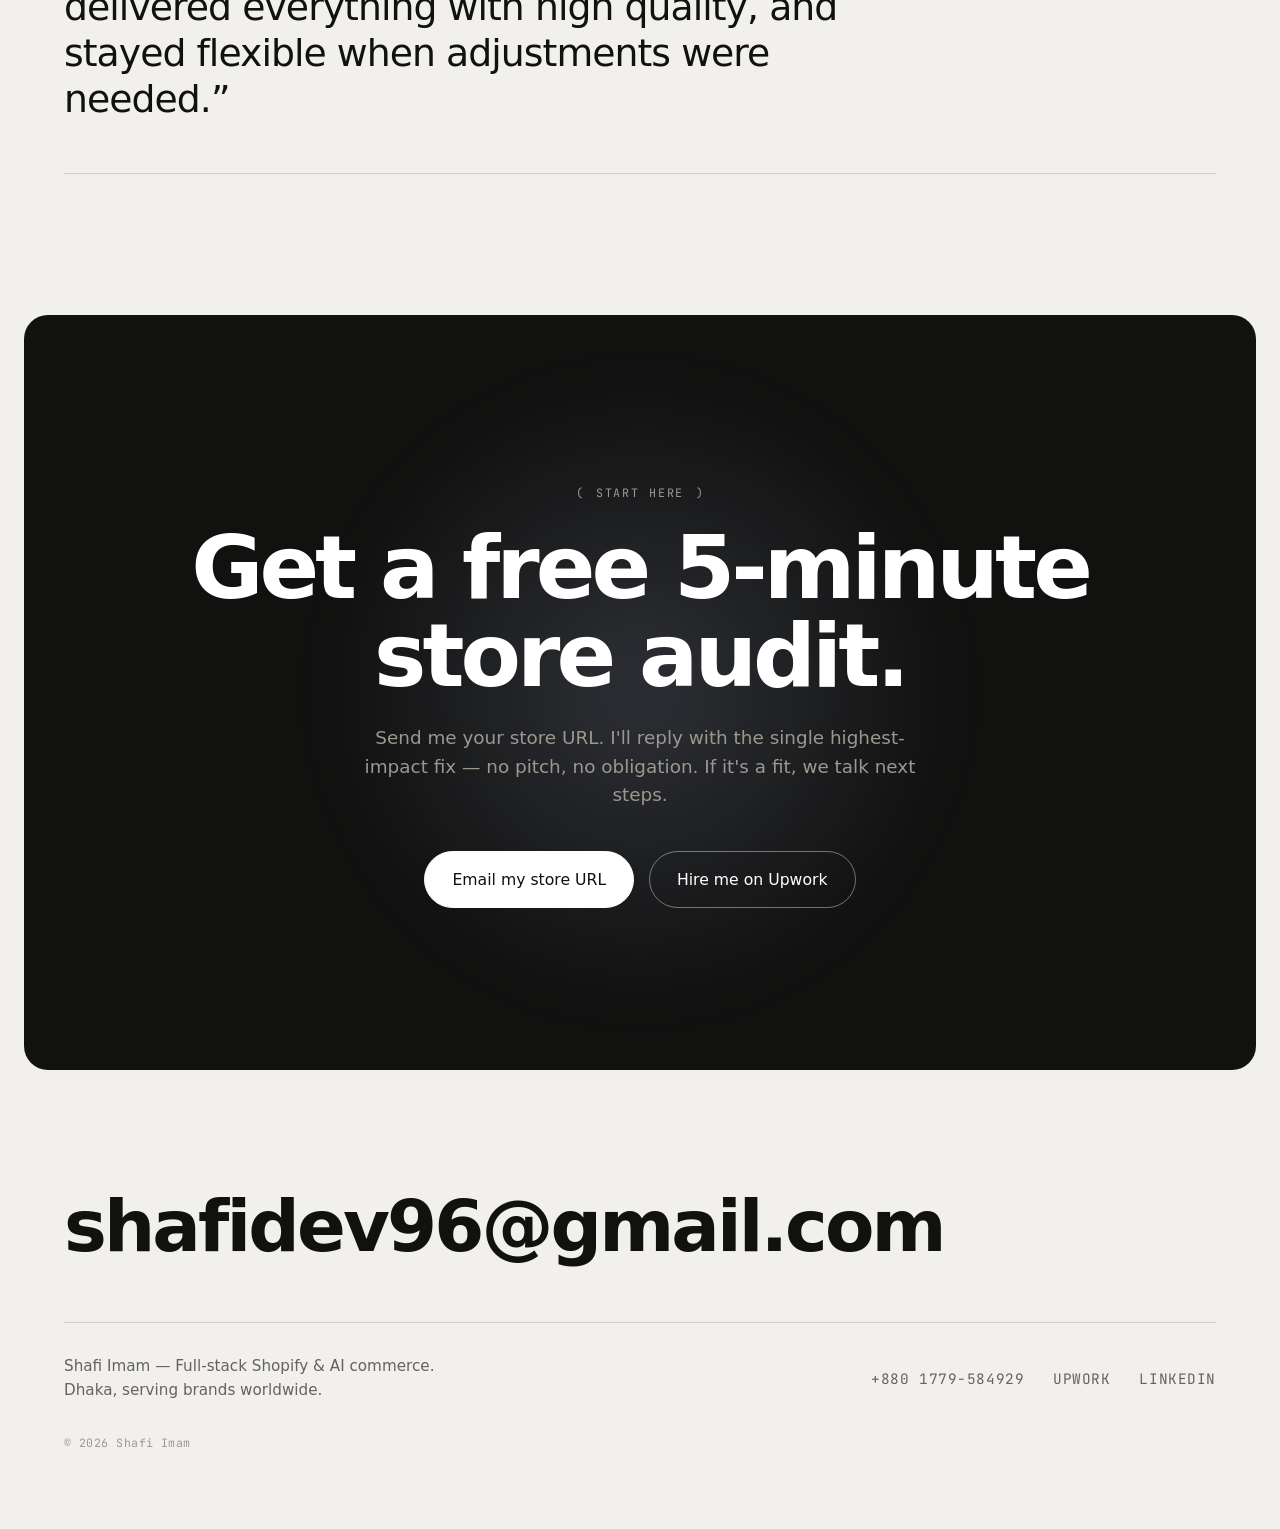
==== commit e984fc16: "Add interactive dot-field Services header with mouse-reactive dots + title parallax" ====
--- a/index.html
+++ b/index.html
@@ -335,10 +335,12 @@
 
 <!-- ===================== SERVICES ===================== -->
 <section class="services" id="services">
-  <header class="section-head">
+  <div class="dotfield" data-dotfield>
+    <canvas class="dotfield__canvas" aria-hidden="true"></canvas>
     <p class="eyebrow">What I do</p>
-    <h2 class="section-title">One partner for the whole store.</h2>
-  </header>
+    <h2 class="dotfield__title" data-parallax>Services</h2>
+    <p class="dotfield__sub">One partner for the whole store — design, speed, headless, custom apps, and AI.</p>
+  </div>
   <div class="svc__grid">
     <article class="svc" data-tilt><h3>Design &amp; build</h3><p>Theme development, Figma-to-store, landing pages, and page-builder work that ships pixel-clean.</p></article>
     <article class="svc" data-tilt><h3>Speed &amp; CRO</h3><p>Performance, Core Web Vitals, and conversion work on the paths that actually make money.</p></article>
--- a/styles.css
+++ b/styles.css
@@ -163,8 +163,11 @@
    WORK / CASE STUDIES
    ========================================================= */
 .work { max-width: var(--maxw); margin: 0 auto; padding: var(--section-y) var(--pad-x); }
-.case { display: grid; grid-template-columns: 1fr 1fr; gap: clamp(1.5rem, 4vw, 4.5rem); align-items: center; padding: clamp(2.5rem, 5vw, 4.5rem) 0; border-top: 1px solid var(--line); }
-.case:first-of-type { border-top: none; }
+.case { position: sticky; display: grid; grid-template-columns: 1fr 1fr; gap: clamp(1.5rem, 4vw, 4rem); align-items: center; background: var(--bg); border: 1px solid var(--line-2); border-radius: 20px; padding: clamp(1.5rem, 3.5vw, 3rem); margin-bottom: clamp(1.5rem, 3vw, 2.5rem); }
+article.case:nth-of-type(1) { top: 90px; }
+article.case:nth-of-type(2) { top: 108px; }
+article.case:nth-of-type(3) { top: 126px; }
+.case:last-of-type { margin-bottom: 0; }
 .case--alt .case__media { order: 2; }
 .case__media { position: relative; aspect-ratio: 4 / 3; border-radius: var(--radius); overflow: hidden; border: 1px solid var(--line); background: linear-gradient(160deg, #e6e5df, #fbfbf9); display: block; }
 .case__media img { width: 100%; height: 100%; object-fit: cover; object-position: top center; display: block; transition: transform 0.8s var(--ease); }
@@ -207,12 +210,24 @@
 .story__media { aspect-ratio: 4/5; border-radius: var(--radius); border: 1px solid var(--line); background: linear-gradient(160deg, #e6e5df, #fbfbf9); overflow: hidden; max-width: 340px; }
 .story__media img { width: 100%; height: 100%; object-fit: cover; object-position: top center; display: block; filter: grayscale(1) contrast(1.04); transition: filter 0.5s var(--ease), transform 0.7s var(--ease); }
 .story__media:hover img { filter: grayscale(0) contrast(1); transform: scale(1.02); }
-.timeline { display: grid; gap: 2.6rem; }
-.tl { border-left: 1px solid var(--line-2); padding: 0 0 0 2rem; position: relative; }
-.tl::before { content: ""; position: absolute; left: -5px; top: 8px; width: 9px; height: 9px; border-radius: 50%; background: var(--ink); }
+.timeline { display: grid; gap: 2.6rem; position: relative; padding-left: 2rem; }
+.timeline::before { content: ""; position: absolute; left: 0; top: 6px; bottom: 6px; width: 1px; background: var(--line-2); }
+.timeline::after { content: ""; position: absolute; left: 0; top: 6px; width: 2px; height: calc(100% - 12px); background: var(--ink); transform: scaleY(var(--tl-progress, 0)); transform-origin: top; }
+.tl { position: relative; }
+.tl::before { content: ""; position: absolute; left: calc(-2rem - 4px); top: 7px; width: 9px; height: 9px; border-radius: 50%; background: var(--bg); border: 1.5px solid var(--ink-faint); transition: background 0.35s var(--ease), border-color 0.35s var(--ease), transform 0.35s var(--ease); }
+.tl.is-in::before { background: var(--ink); border-color: var(--ink); transform: scale(1.2); }
 .tl__year { color: var(--ink-faint); margin-bottom: 0.7rem; display: block; }
 .tl h3 { font-size: clamp(1.4rem, 1rem + 1.2vw, 2rem); color: var(--ink); margin-bottom: 0.7rem; font-weight: 600; }
 .tl p { color: var(--ink-soft); }
+
+/* =========================================================
+   DOTFIELD (interactive Services header)
+   ========================================================= */
+.dotfield { position: relative; overflow: hidden; margin-bottom: clamp(2rem, 4vw, 3.5rem); padding: clamp(2rem, 5vw, 4rem) 0; min-height: clamp(200px, 30vh, 340px); display: flex; flex-direction: column; justify-content: center; }
+.dotfield__canvas { position: absolute; inset: 0; width: 100%; height: 100%; z-index: 2; pointer-events: none; }
+.dotfield > :not(.dotfield__canvas) { position: relative; z-index: 1; }
+.dotfield__title { font-family: var(--sans); font-weight: 600; font-size: clamp(3.5rem, 1rem + 13vw, 11rem); letter-spacing: -0.05em; line-height: 0.9; color: var(--ink); will-change: transform; }
+.dotfield__sub { color: var(--ink-soft); font-size: clamp(1rem, 1rem + 0.3vw, 1.2rem); max-width: 50ch; margin-top: 1.3rem; }
 
 /* =========================================================
    SERVICES
@@ -351,6 +366,8 @@
   .marquee__track, .ai__orb, .cta__orb { animation: none !important; }
   [data-reveal], [data-stagger] { opacity: 1 !important; transform: none !important; transition: none !important; }
   .hero__title .line > span, .arc-hero__title .line > span { opacity: 1 !important; transform: none !important; }
+  .case { position: static; box-shadow: none; }
+  .timeline::after { transform: scaleY(1); }
 }
 
 /* focus */
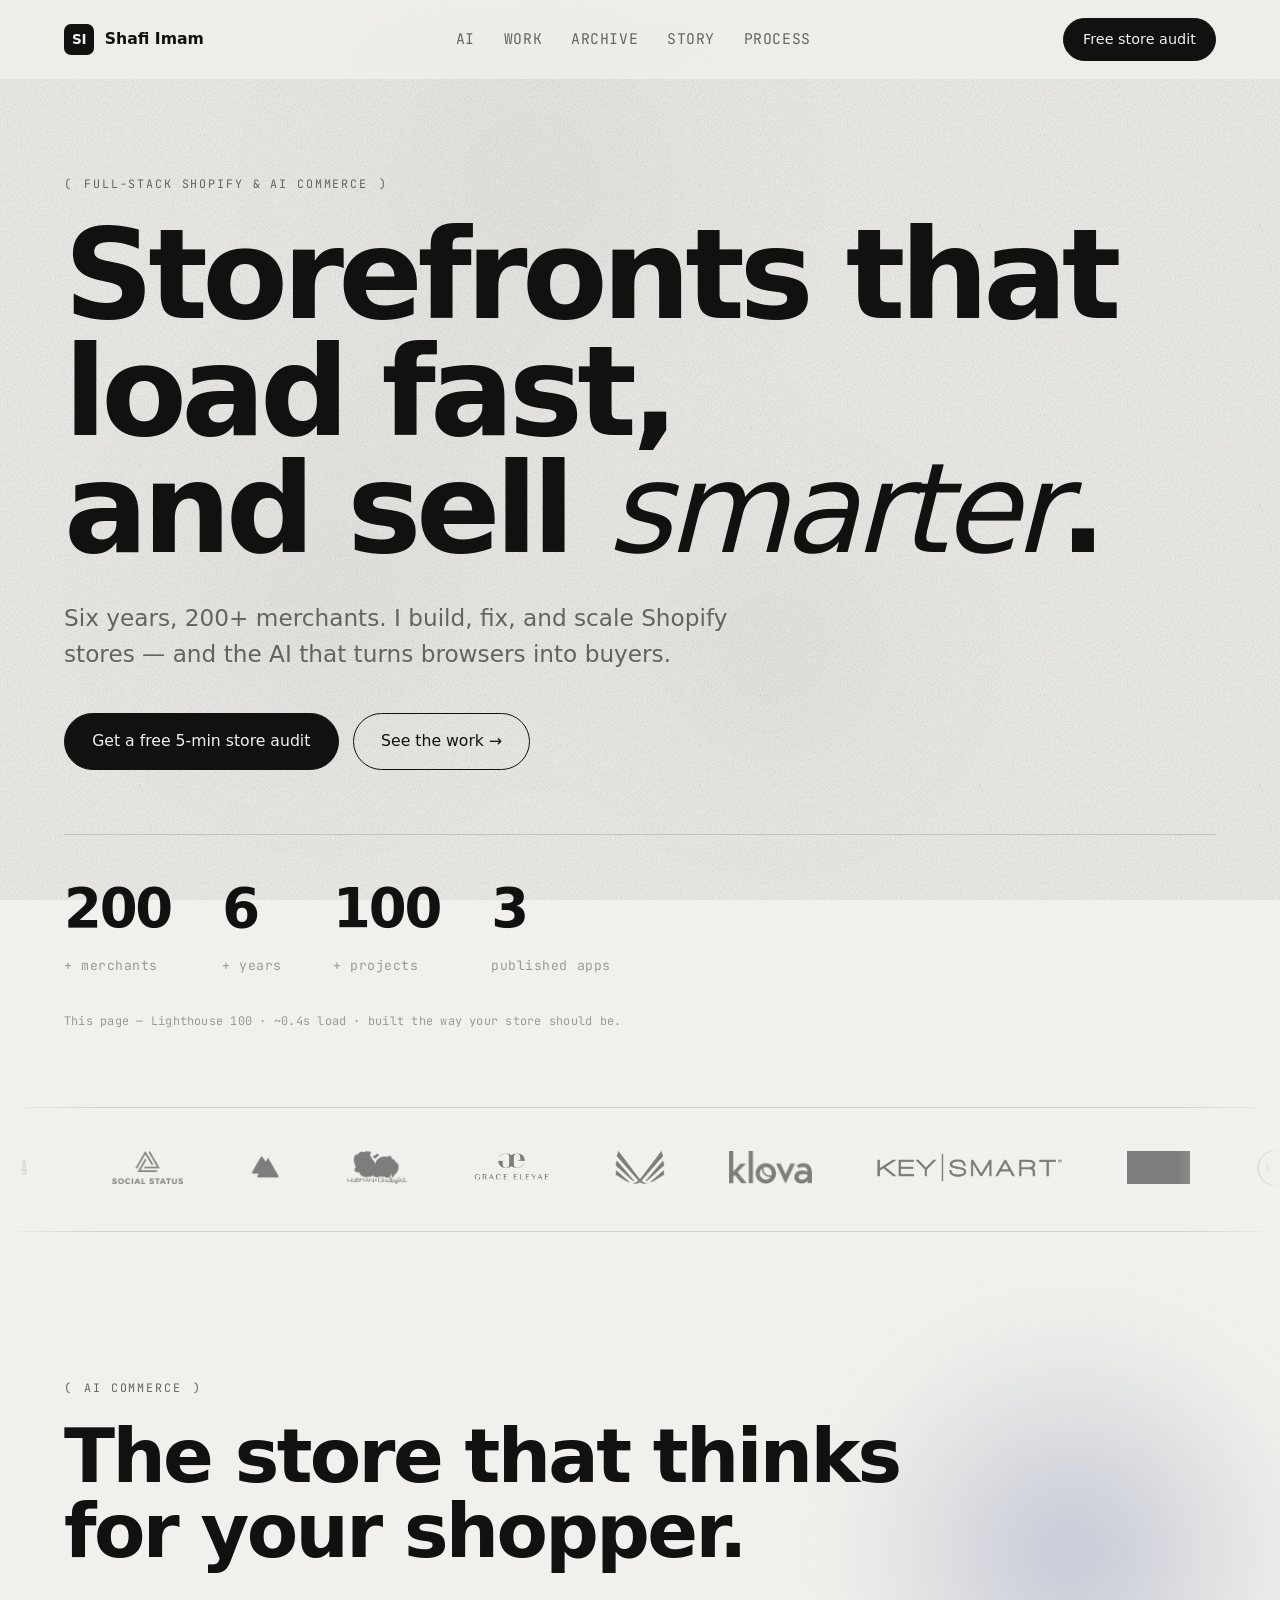
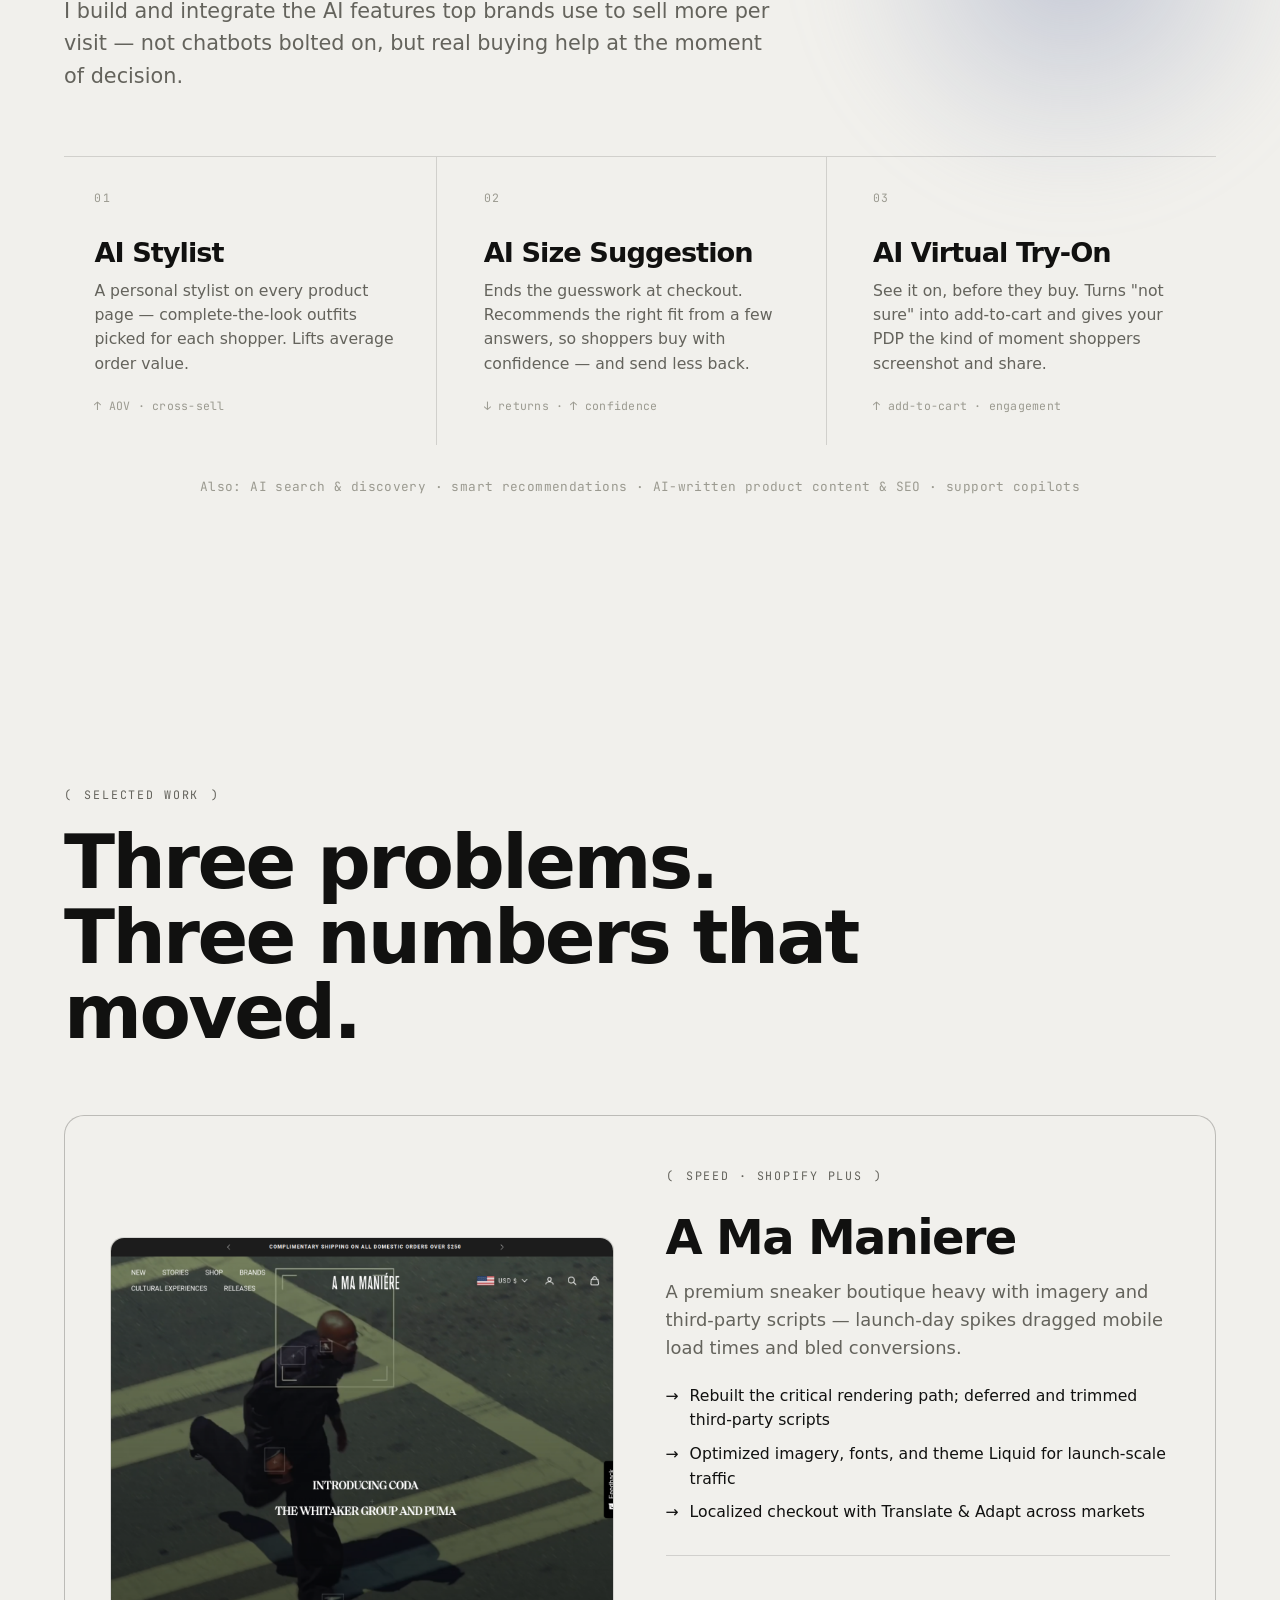
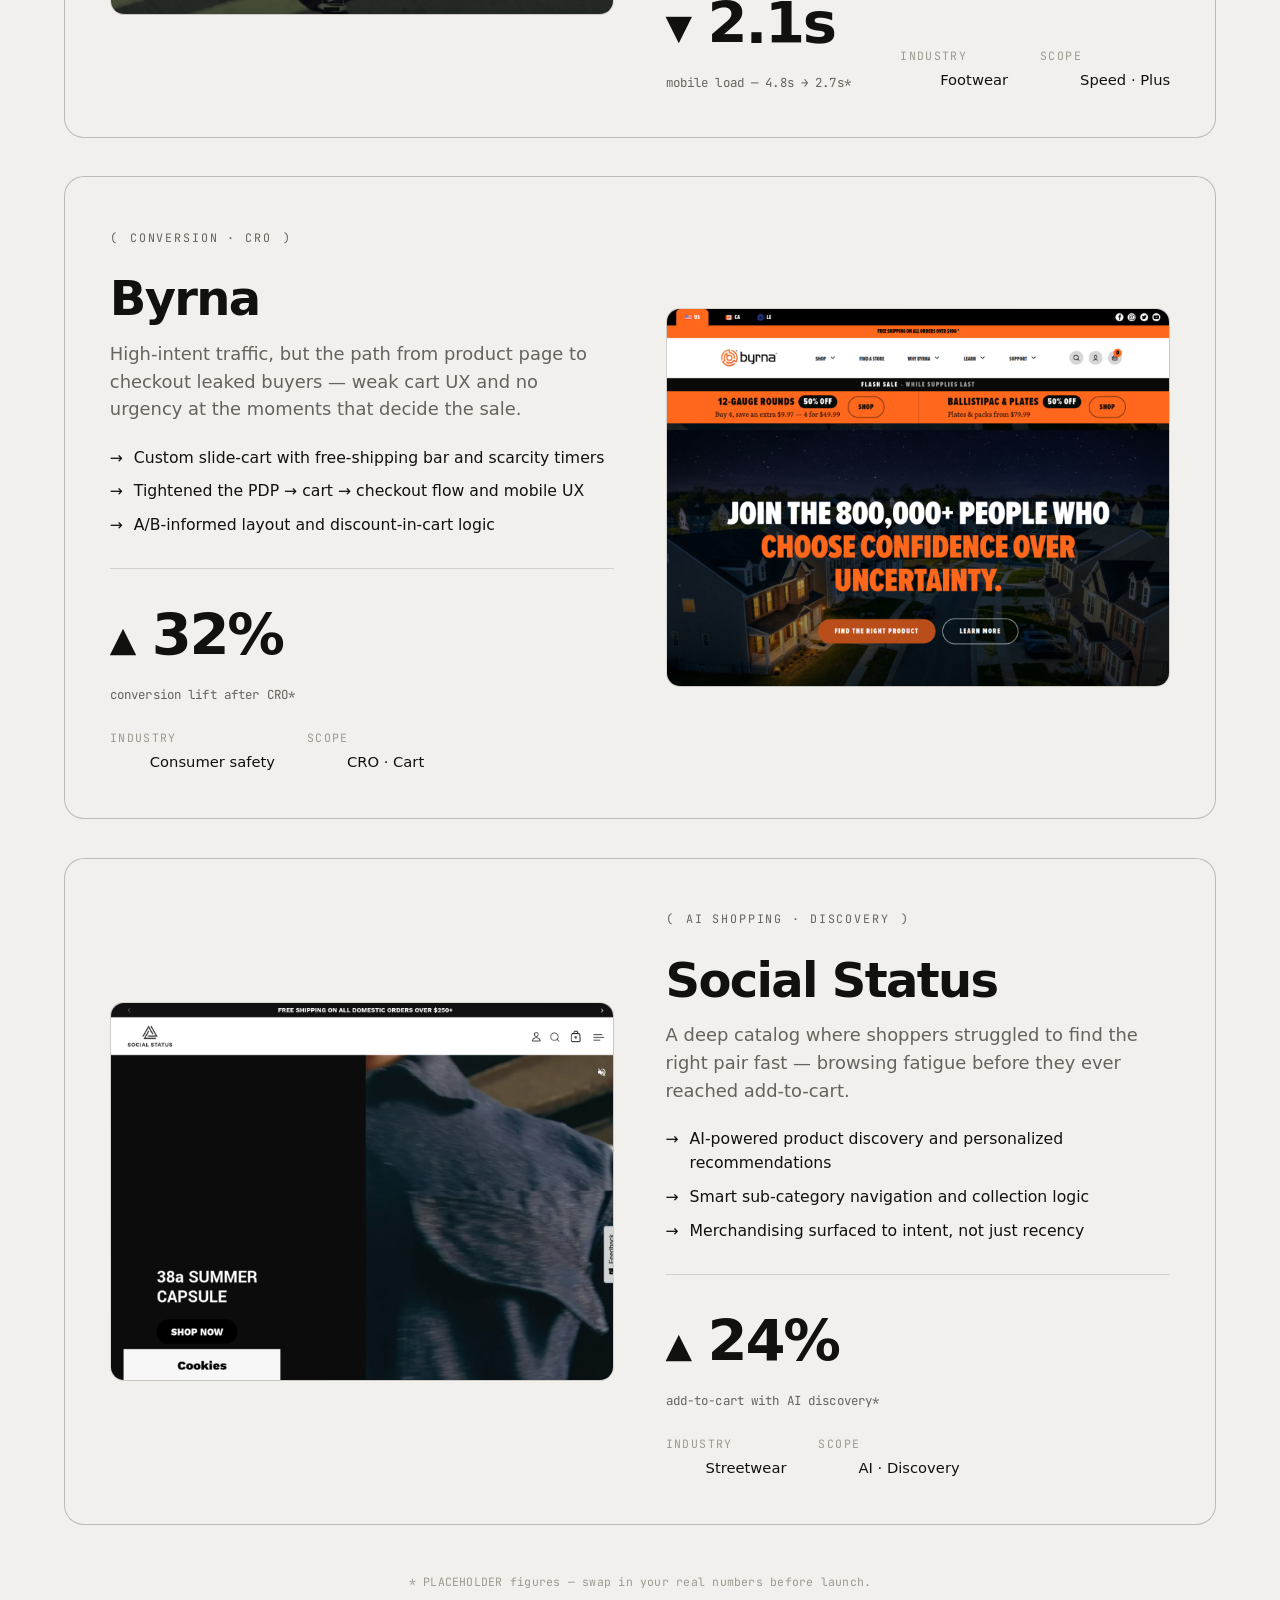
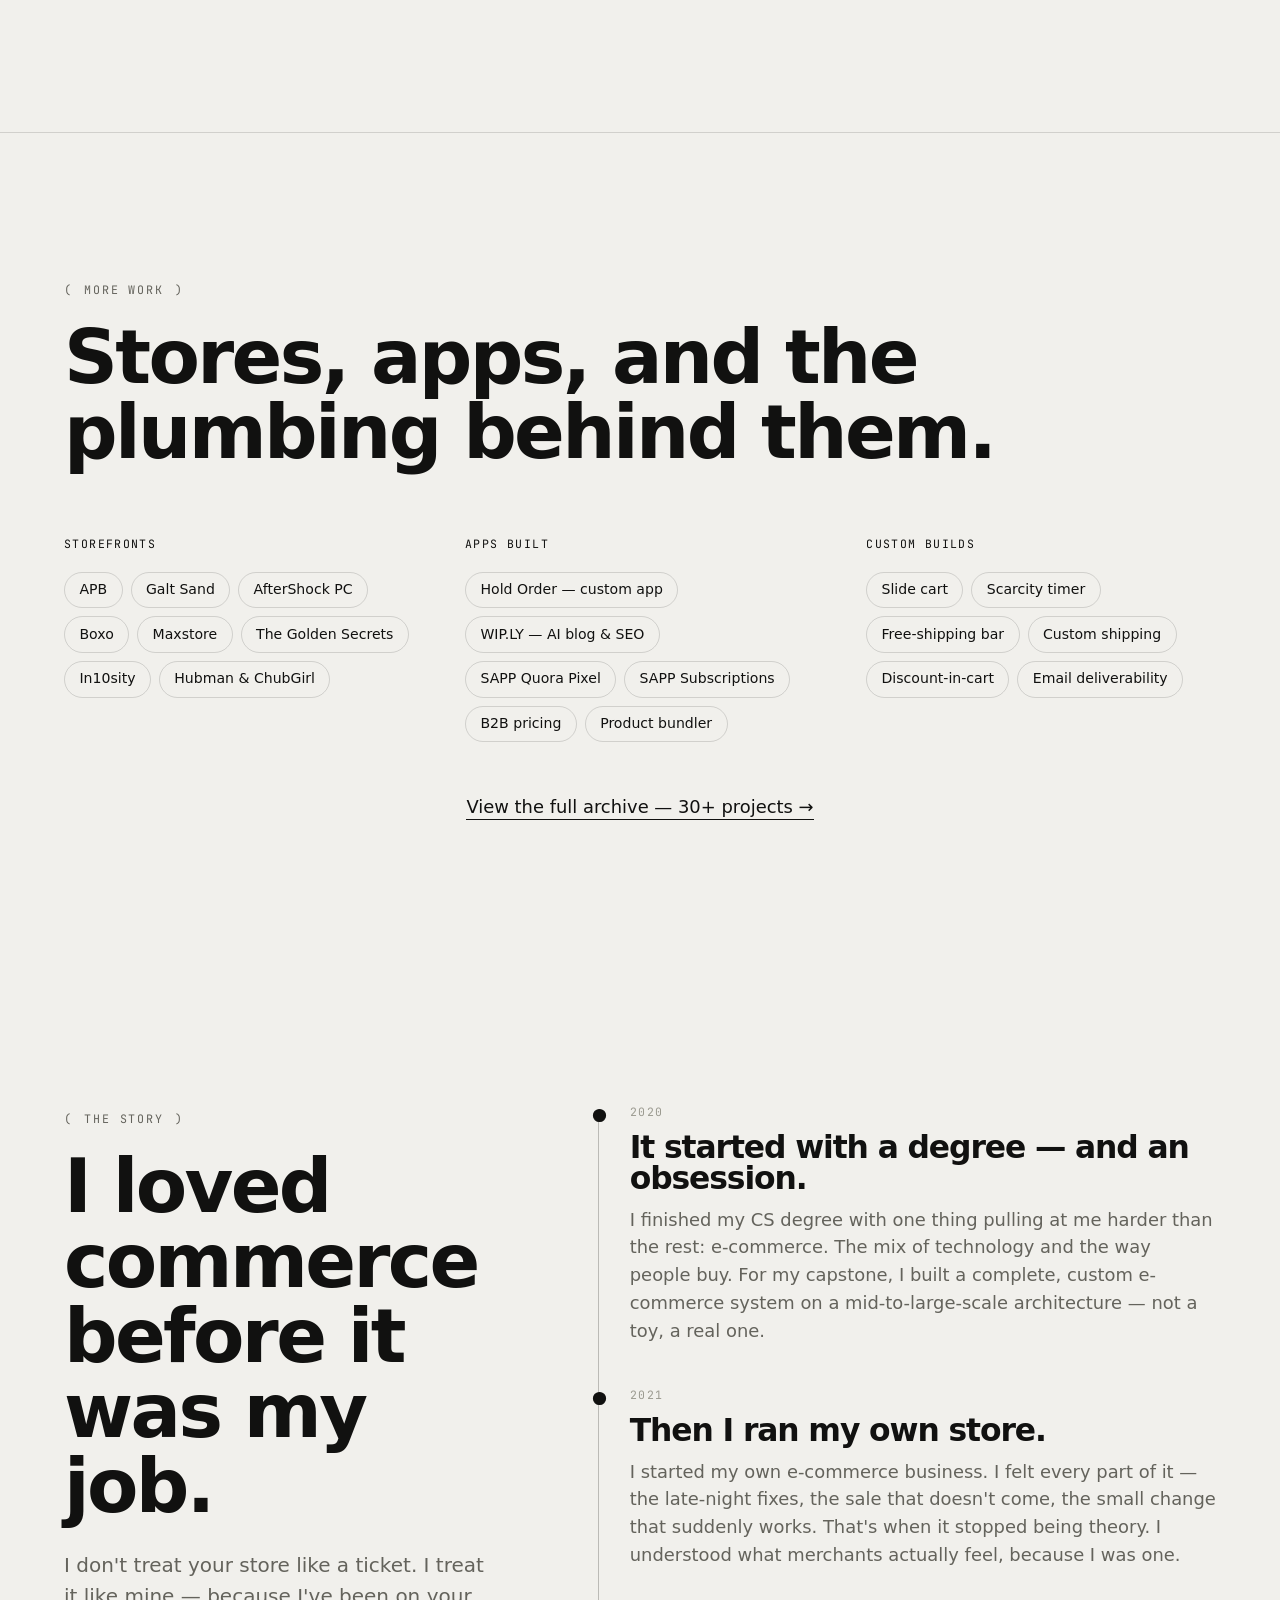
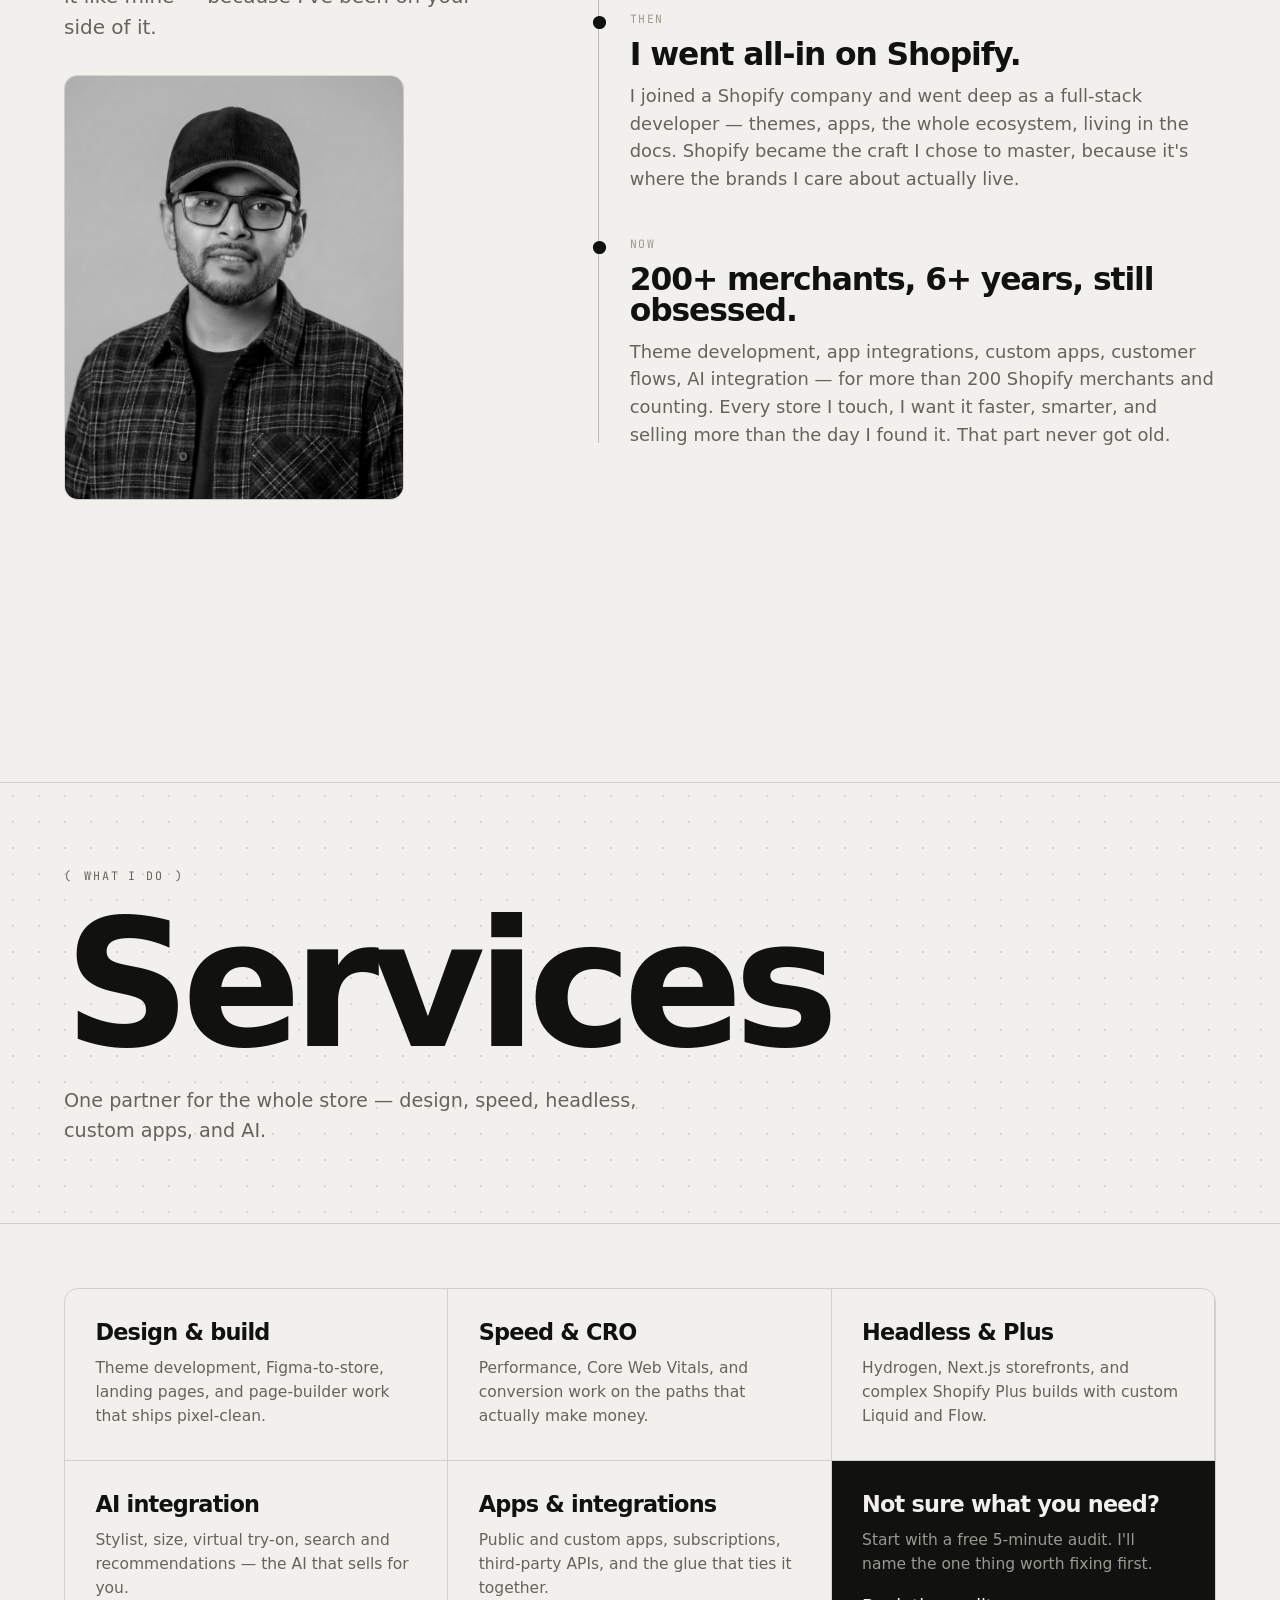
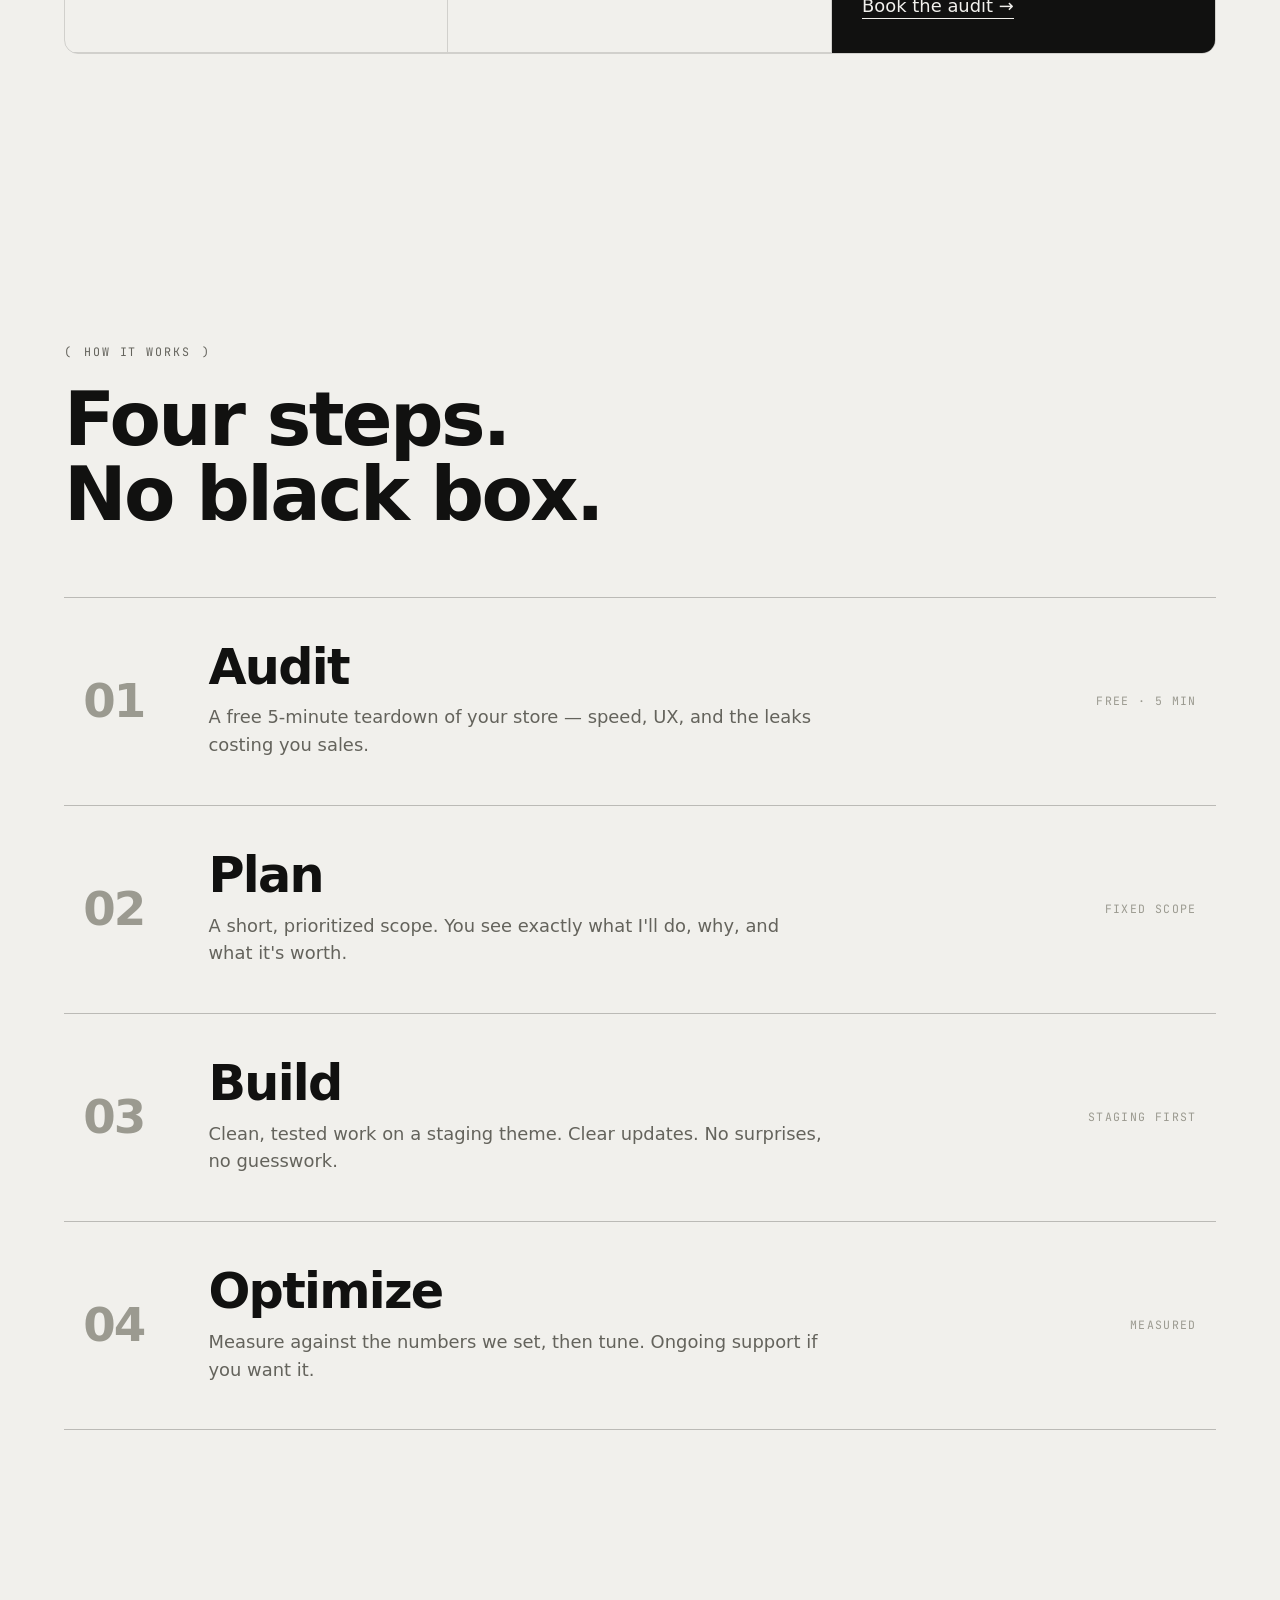
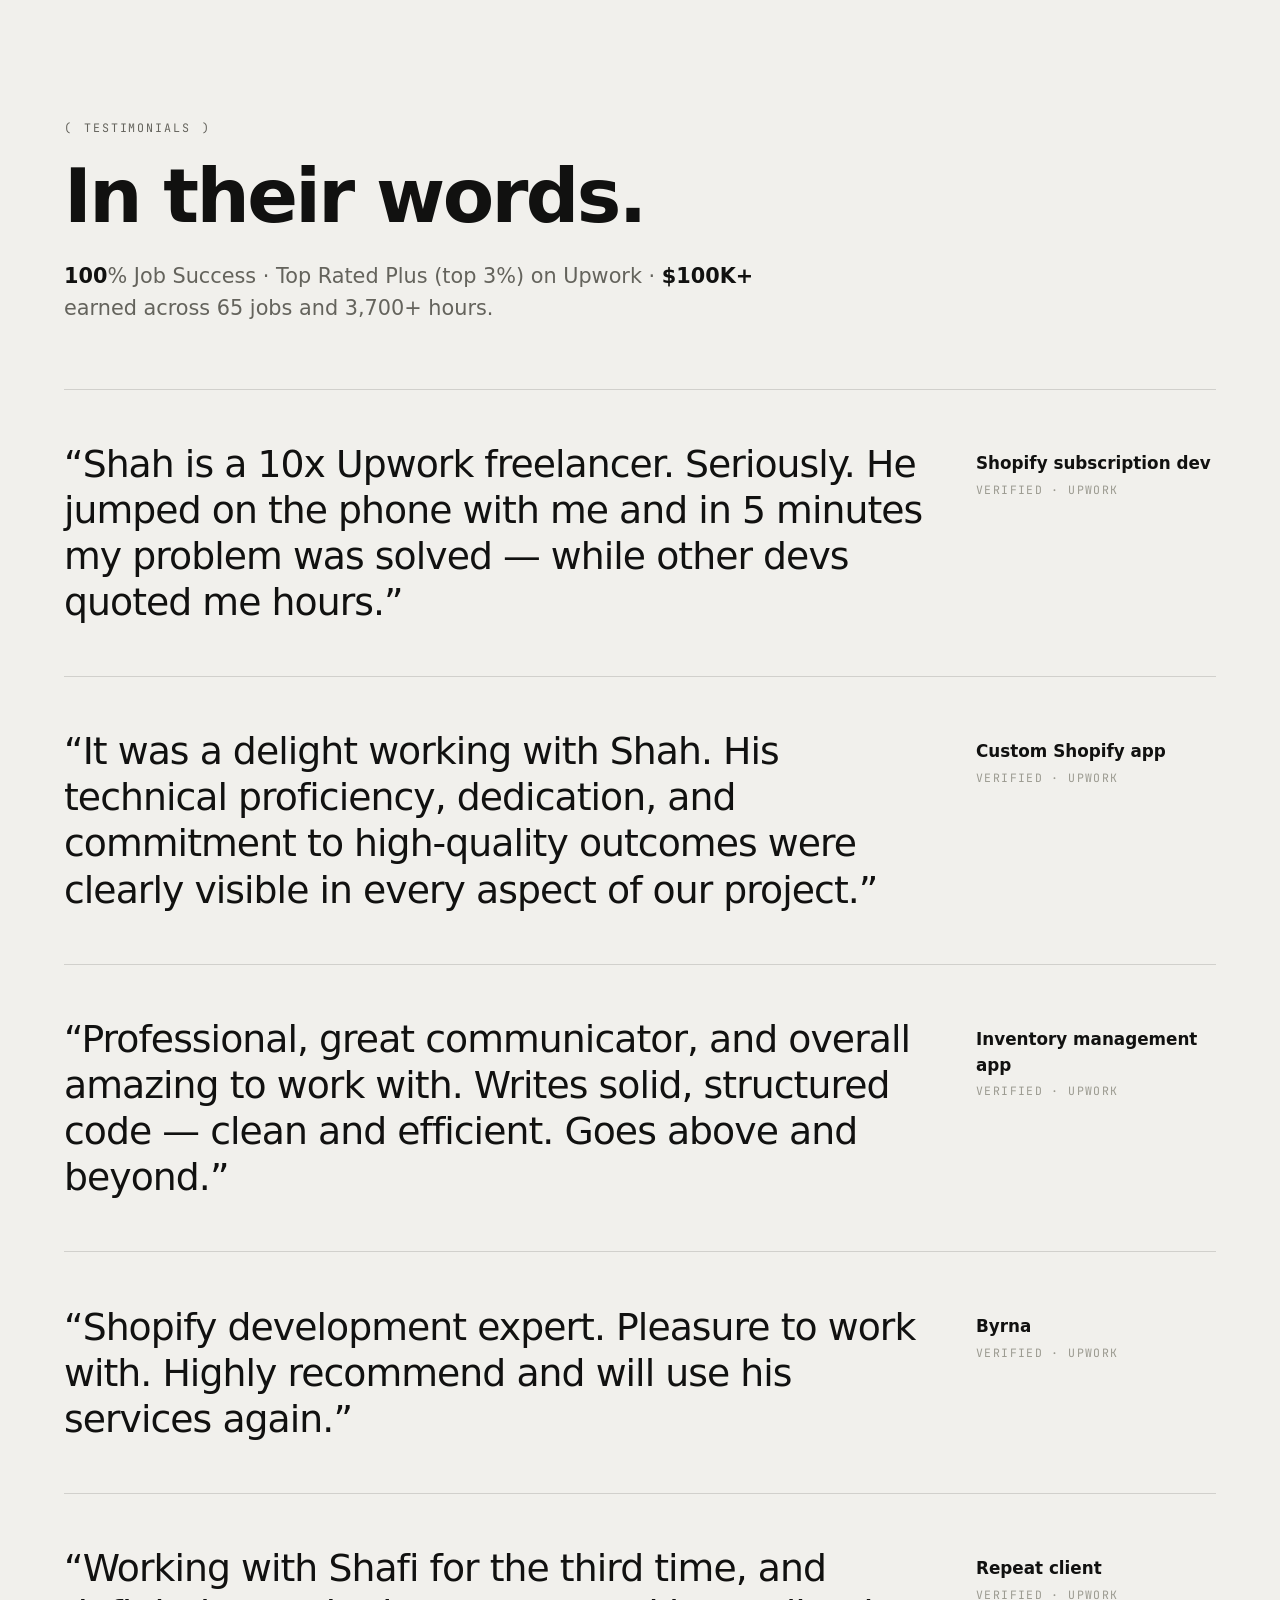
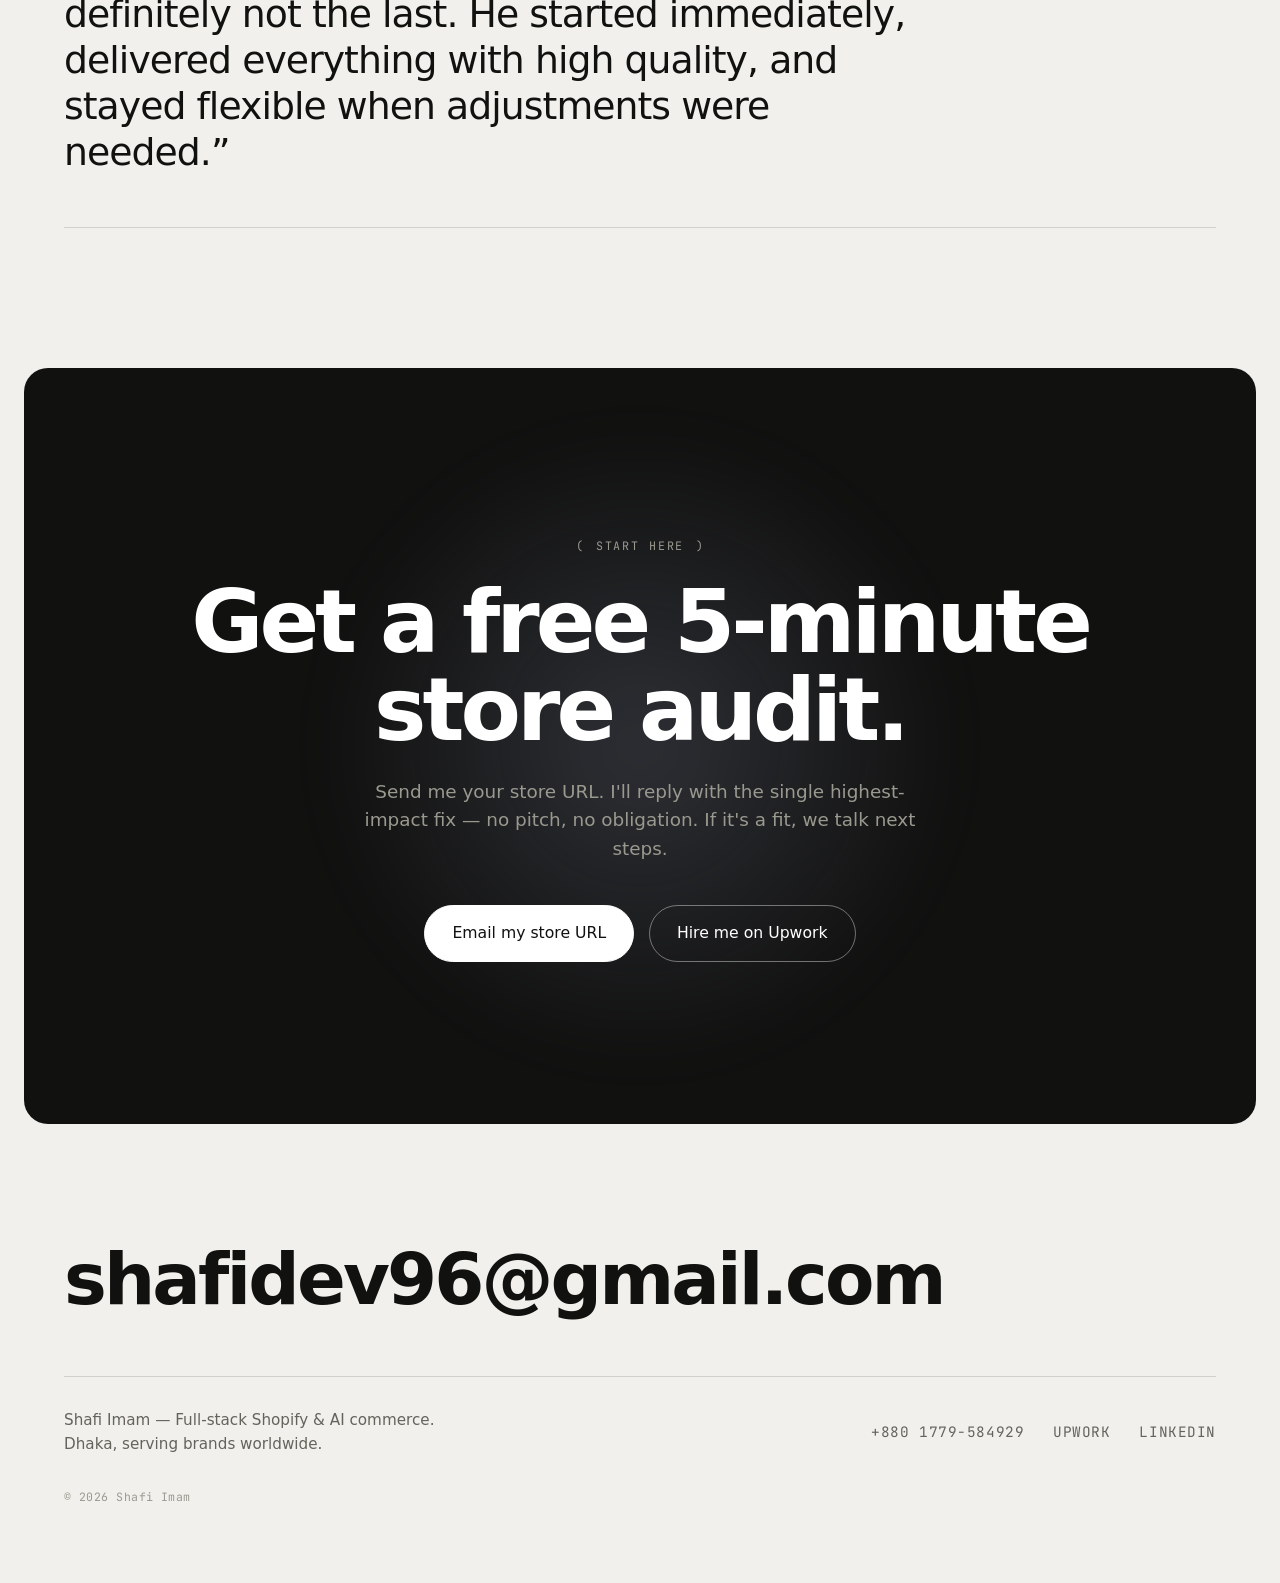
==== commit 19cf564f: "Full-bleed the Services dot-field header (text stays aligned to content width)" ====
--- a/index.html
+++ b/index.html
@@ -337,9 +337,11 @@
 <section class="services" id="services">
   <div class="dotfield" data-dotfield>
     <canvas class="dotfield__canvas" aria-hidden="true"></canvas>
-    <p class="eyebrow">What I do</p>
-    <h2 class="dotfield__title" data-parallax>Services</h2>
-    <p class="dotfield__sub">One partner for the whole store — design, speed, headless, custom apps, and AI.</p>
+    <div class="dotfield__inner">
+      <p class="eyebrow">What I do</p>
+      <h2 class="dotfield__title" data-parallax>Services</h2>
+      <p class="dotfield__sub">One partner for the whole store — design, speed, headless, custom apps, and AI.</p>
+    </div>
   </div>
   <div class="svc__grid">
     <article class="svc" data-tilt><h3>Design &amp; build</h3><p>Theme development, Figma-to-store, landing pages, and page-builder work that ships pixel-clean.</p></article>
--- a/styles.css
+++ b/styles.css
@@ -223,9 +223,10 @@
 /* =========================================================
    DOTFIELD (interactive Services header)
    ========================================================= */
-.dotfield { position: relative; overflow: hidden; margin-bottom: clamp(2rem, 4vw, 3.5rem); padding: clamp(2rem, 5vw, 4rem) 0; min-height: clamp(200px, 30vh, 340px); display: flex; flex-direction: column; justify-content: center; }
+.dotfield { position: relative; width: 100vw; margin-left: 50%; transform: translateX(-50%); overflow: hidden; border-block: 1px solid var(--line); margin-bottom: clamp(2.5rem, 5vw, 4rem); padding: clamp(3rem, 6vw, 6rem) var(--pad-x); min-height: clamp(240px, 36vh, 400px); display: flex; flex-direction: column; justify-content: center; }
 .dotfield__canvas { position: absolute; inset: 0; width: 100%; height: 100%; z-index: 2; pointer-events: none; }
 .dotfield > :not(.dotfield__canvas) { position: relative; z-index: 1; }
+.dotfield__inner { max-width: var(--maxw); margin: 0 auto; width: 100%; }
 .dotfield__title { font-family: var(--sans); font-weight: 600; font-size: clamp(3.5rem, 1rem + 13vw, 11rem); letter-spacing: -0.05em; line-height: 0.9; color: var(--ink); will-change: transform; }
 .dotfield__sub { color: var(--ink-soft); font-size: clamp(1rem, 1rem + 0.3vw, 1.2rem); max-width: 50ch; margin-top: 1.3rem; }
 
@@ -248,10 +249,12 @@
    HOW IT WORKS  (editorial number-rows)
    ========================================================= */
 .process { max-width: var(--maxw); margin: 0 auto; padding: var(--section-y) var(--pad-x); }
-.steps { border-top: 1px solid var(--line); }
-.step { display: grid; grid-template-columns: auto 1fr auto; gap: clamp(1.5rem, 5vw, 5rem); align-items: baseline; padding: clamp(1.8rem, 3.5vw, 3rem) 0; border-bottom: 1px solid var(--line); transition: padding-left 0.45s var(--ease); }
-.step:hover { padding-left: clamp(0.5rem, 1.5vw, 1.4rem); }
-.step__n { font-family: var(--sans); font-weight: 600; font-size: clamp(1.3rem, 1rem + 1.6vw, 2.2rem); color: var(--ink-faint); letter-spacing: -0.03em; font-variant-numeric: tabular-nums; }
+.steps { position: relative; }
+.step { position: relative; display: grid; grid-template-columns: auto 1fr auto; gap: clamp(1.5rem, 5vw, 5rem); align-items: center; padding: clamp(1.9rem, 3.6vw, 3.1rem) clamp(0.6rem, 1.5vw, 1.5rem); transition: background 0.4s var(--ease); }
+.step::before { content: ""; position: absolute; left: 0; right: 0; top: 0; height: 1px; background: var(--line-2); transform: scaleX(0); transform-origin: left; transition: transform 0.9s var(--ease) 0.05s; }
+.step.is-in::before { transform: scaleX(1); }
+.step:last-child { border-bottom: 1px solid var(--line-2); }
+.step__n { font-family: var(--sans); font-weight: 600; font-size: clamp(1.6rem, 1rem + 2.4vw, 3rem); color: var(--ink-faint); letter-spacing: -0.04em; font-variant-numeric: tabular-nums; }
 .step__body { max-width: 660px; }
 .step__body h3 { font-size: clamp(1.7rem, 1rem + 2.6vw, 3.2rem); color: var(--ink); font-weight: 600; margin-bottom: 0.7rem; letter-spacing: -0.035em; }
 .step__body p { color: var(--ink-soft); max-width: 54ch; }
@@ -368,6 +371,7 @@
   .hero__title .line > span, .arc-hero__title .line > span { opacity: 1 !important; transform: none !important; }
   .case { position: static; box-shadow: none; }
   .timeline::after { transform: scaleY(1); }
+  .step::before { transform: scaleX(1); }
 }
 
 /* focus */
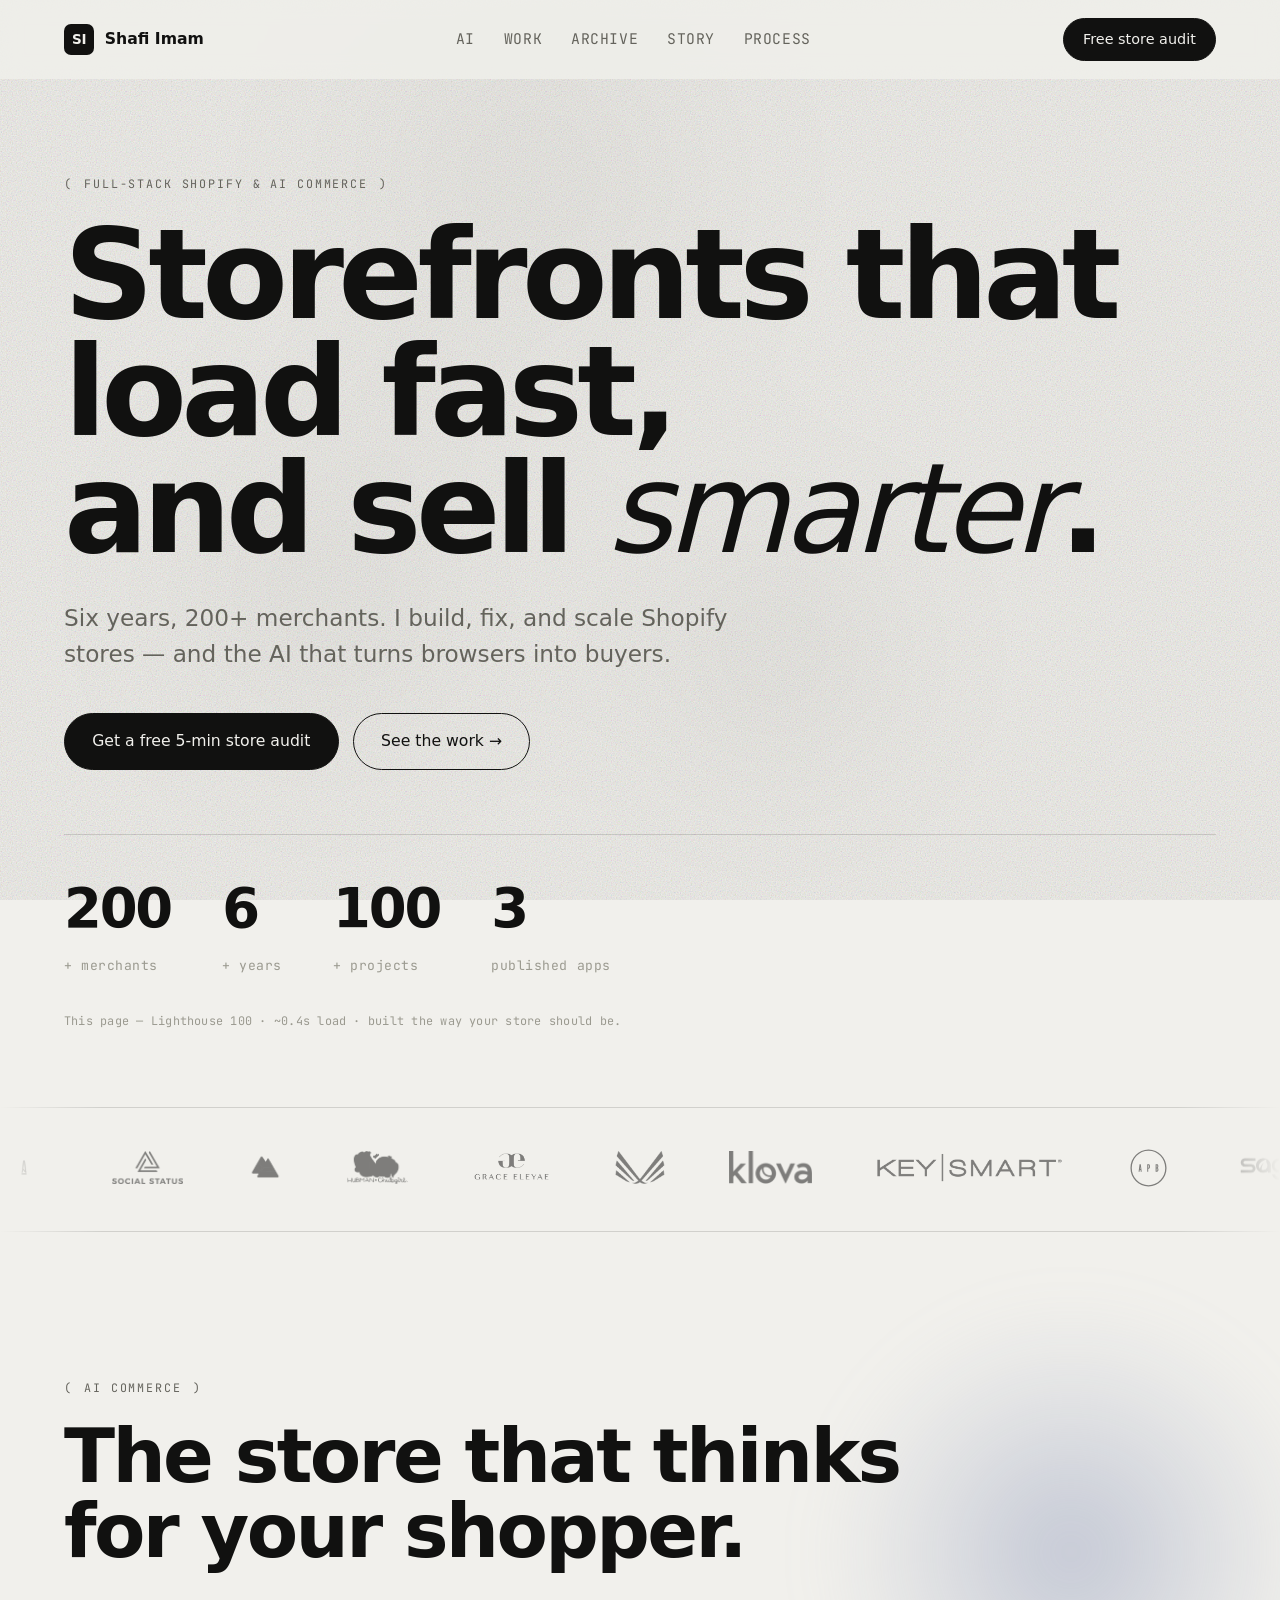
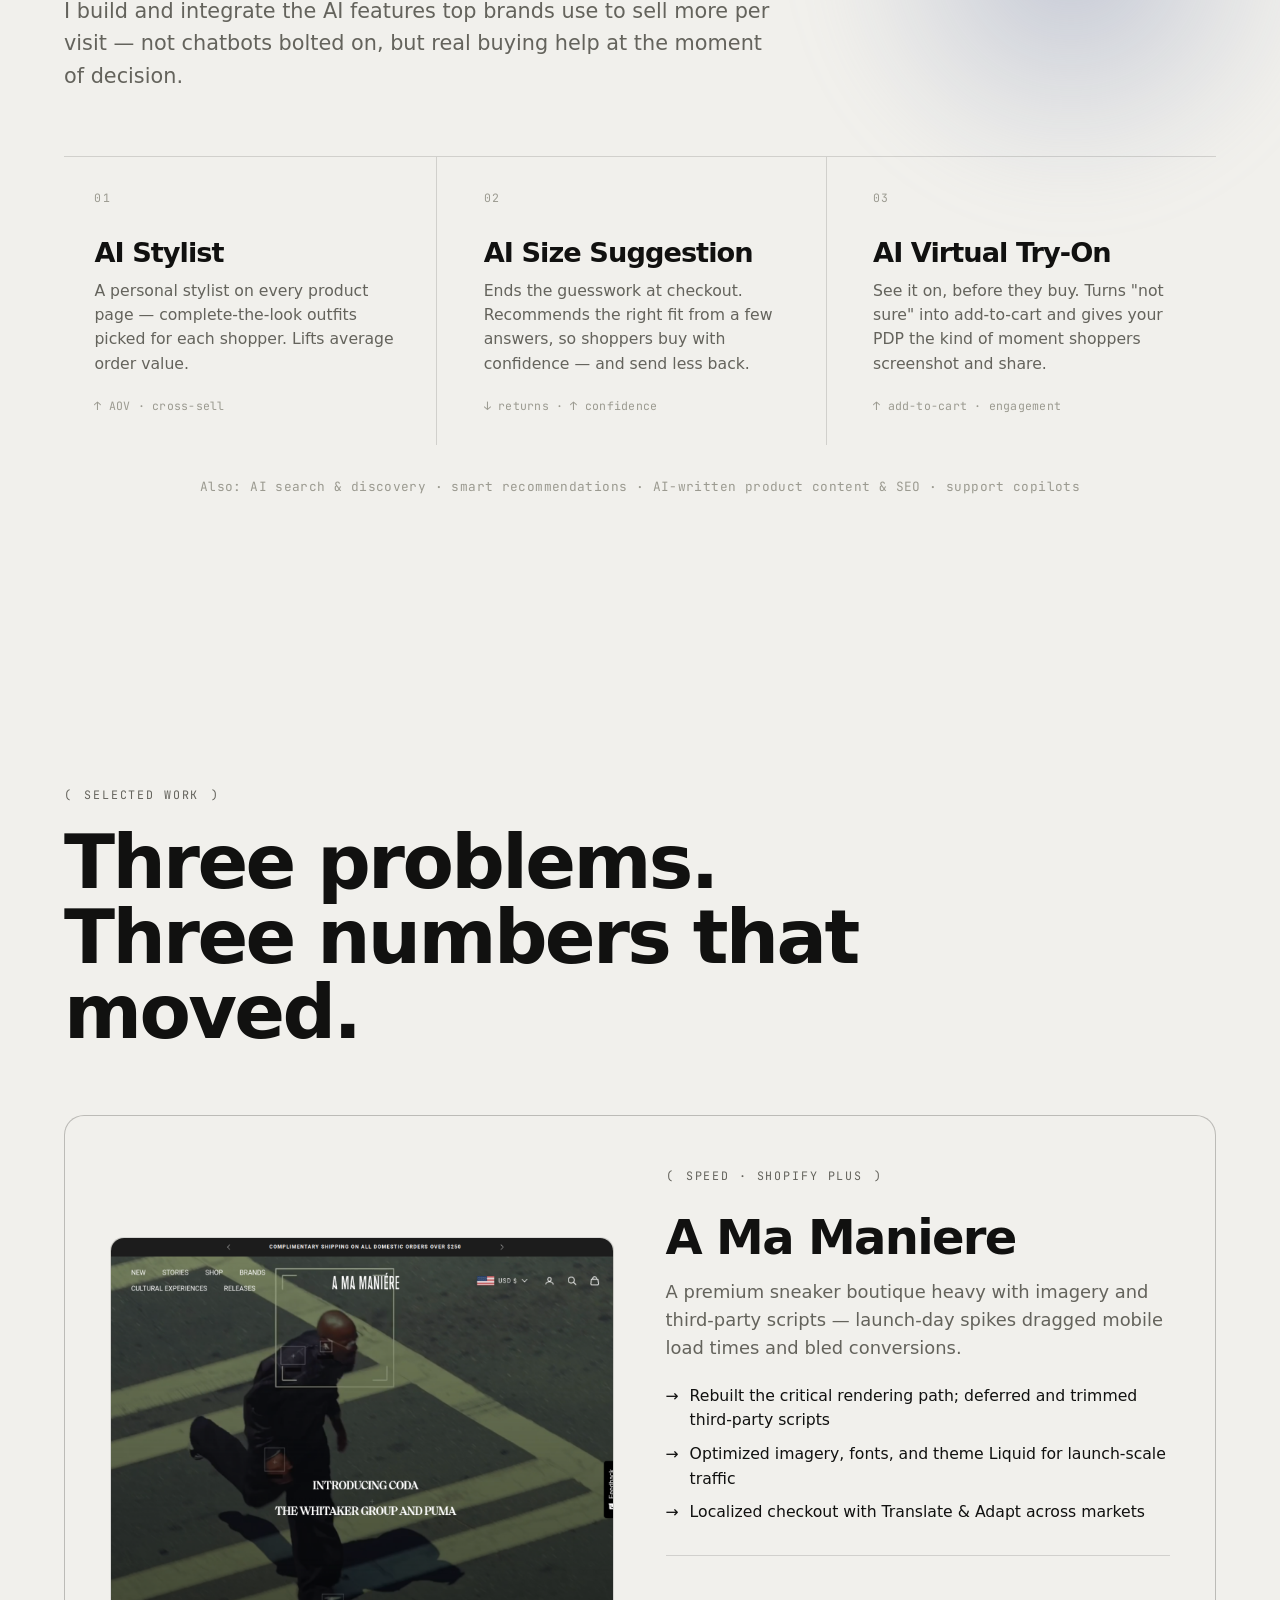
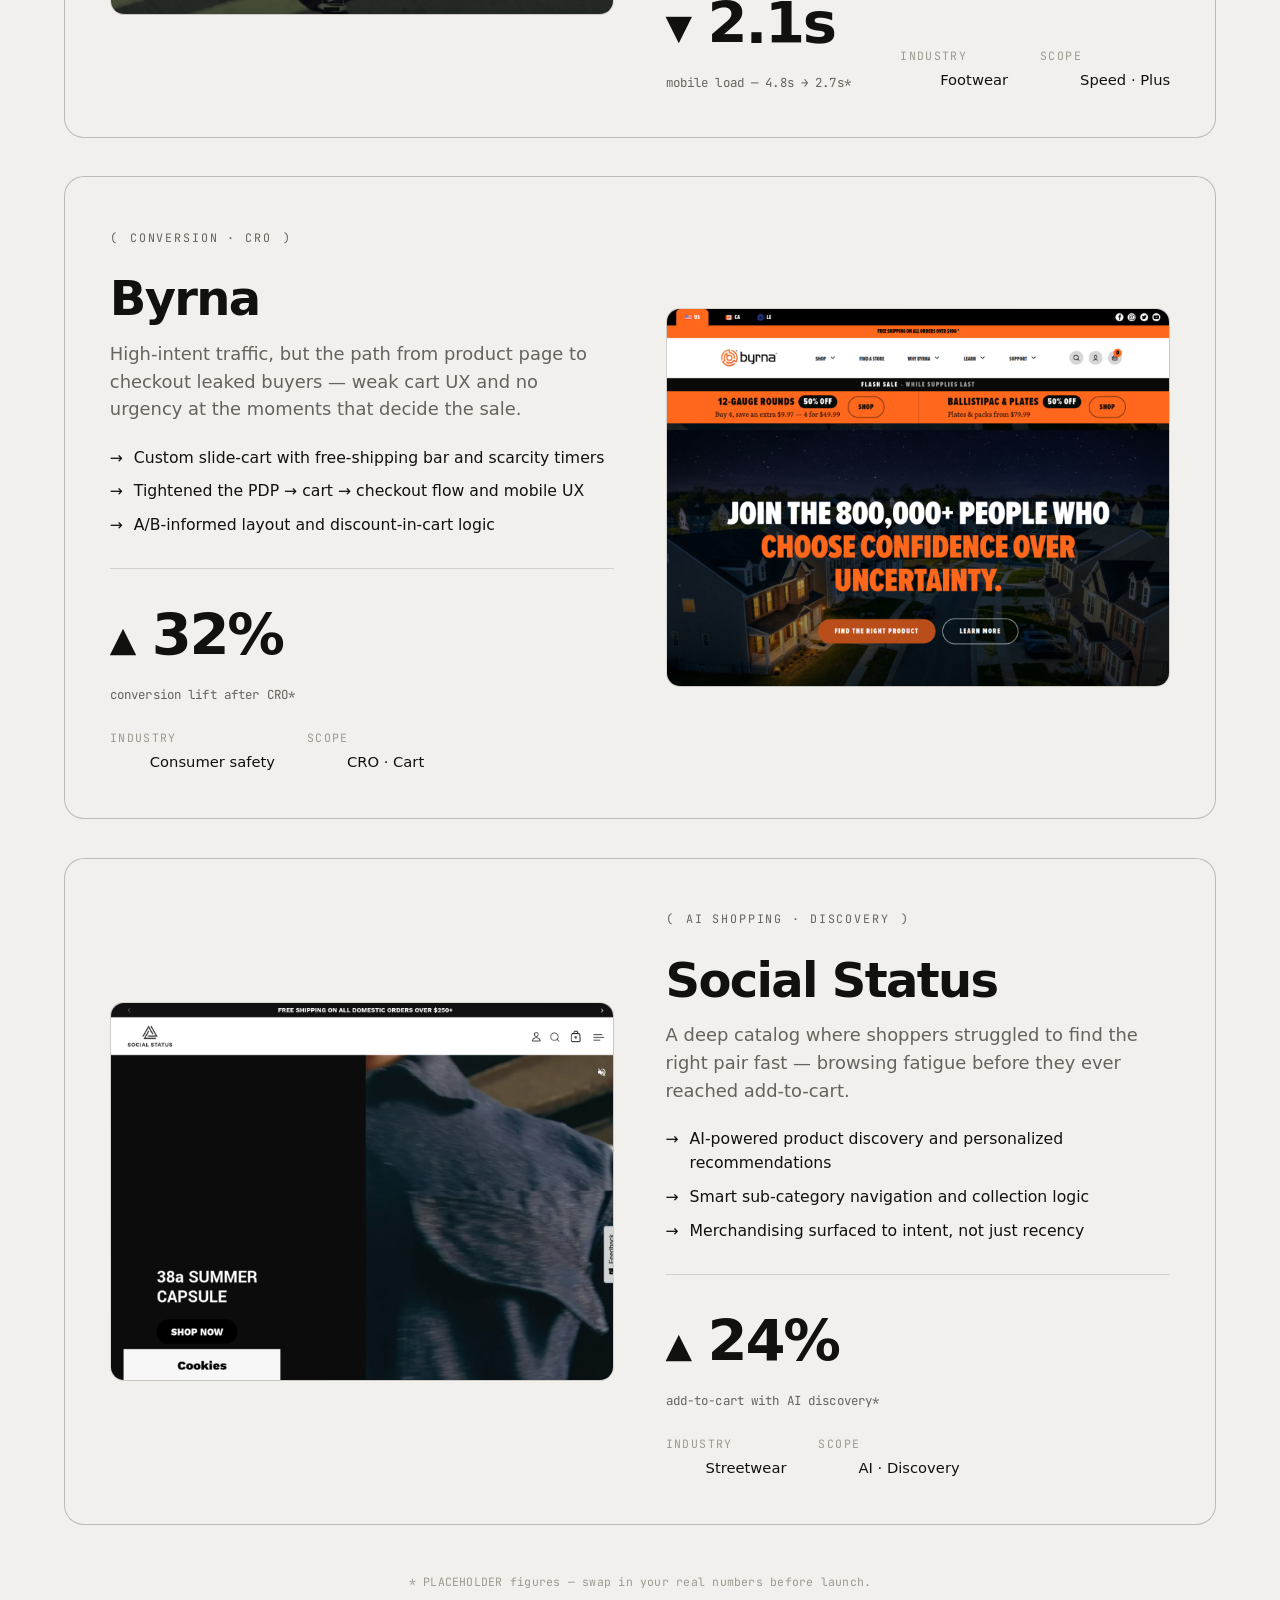
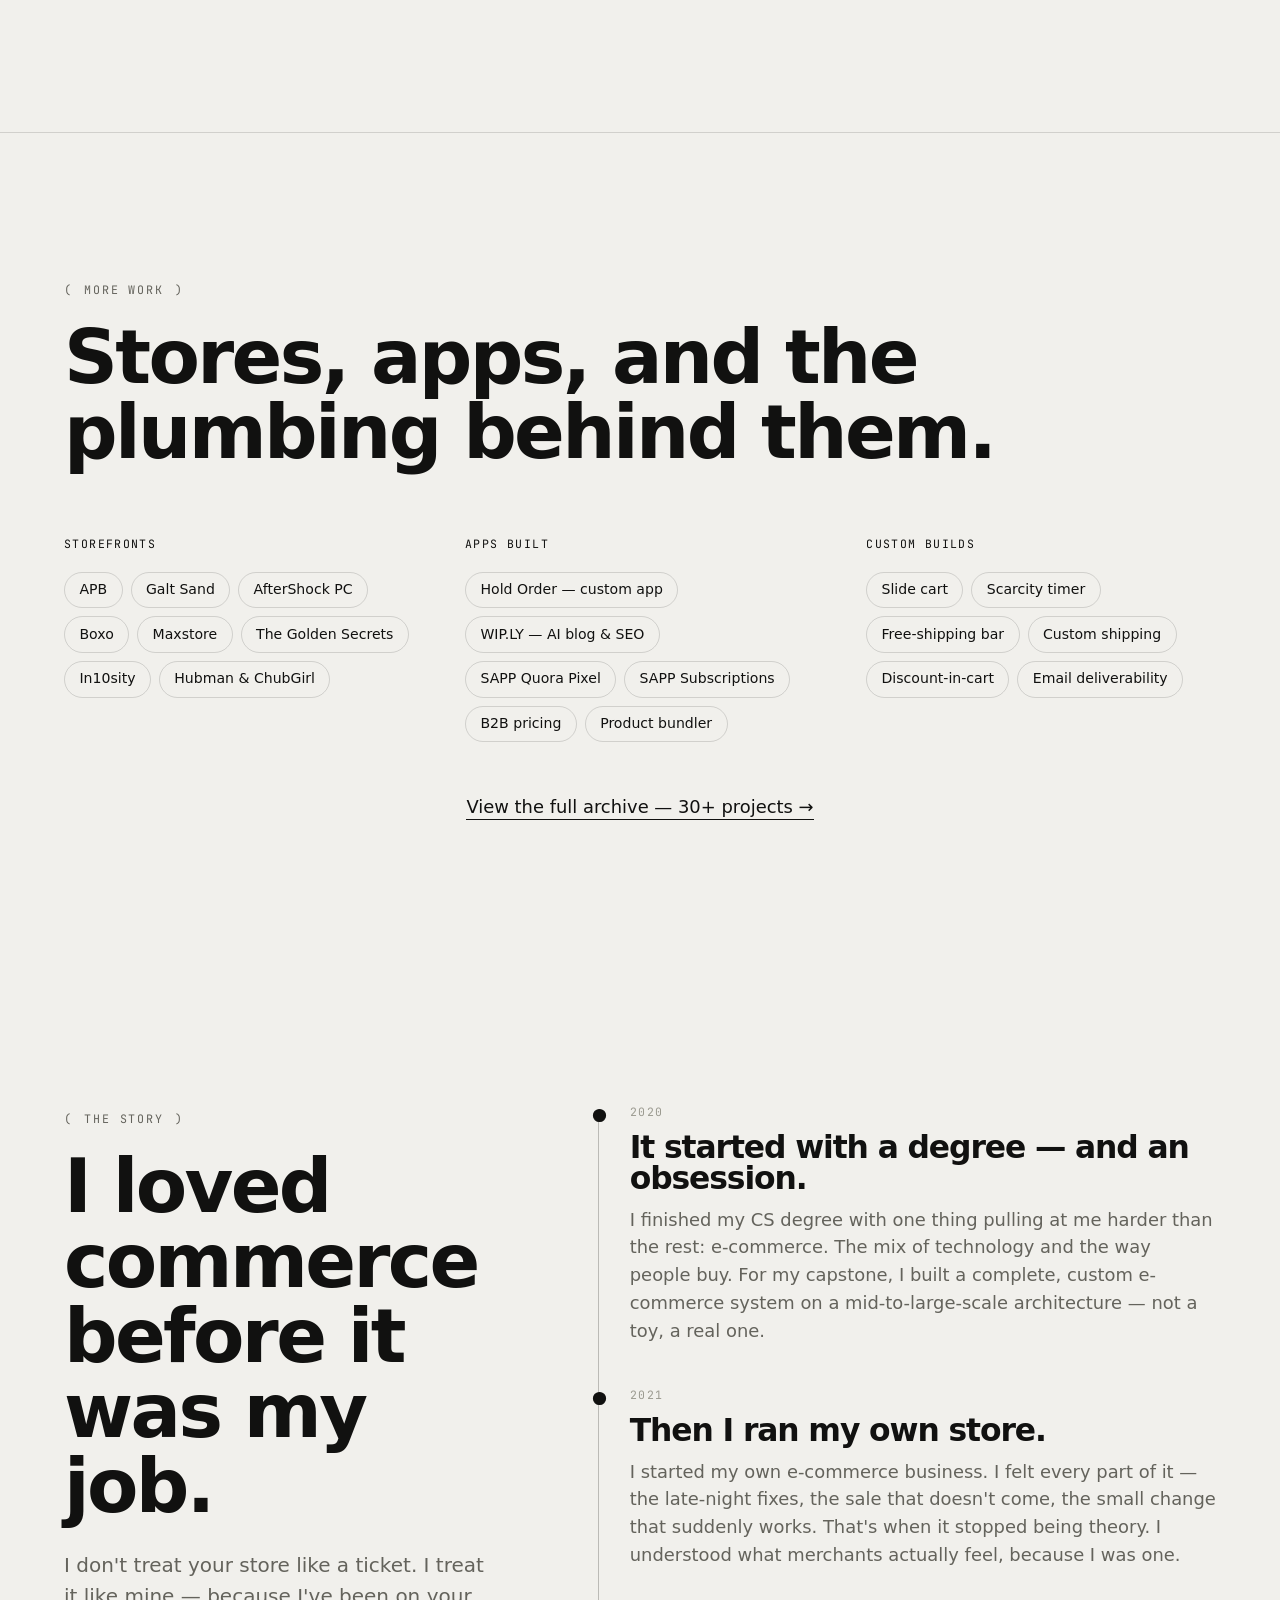
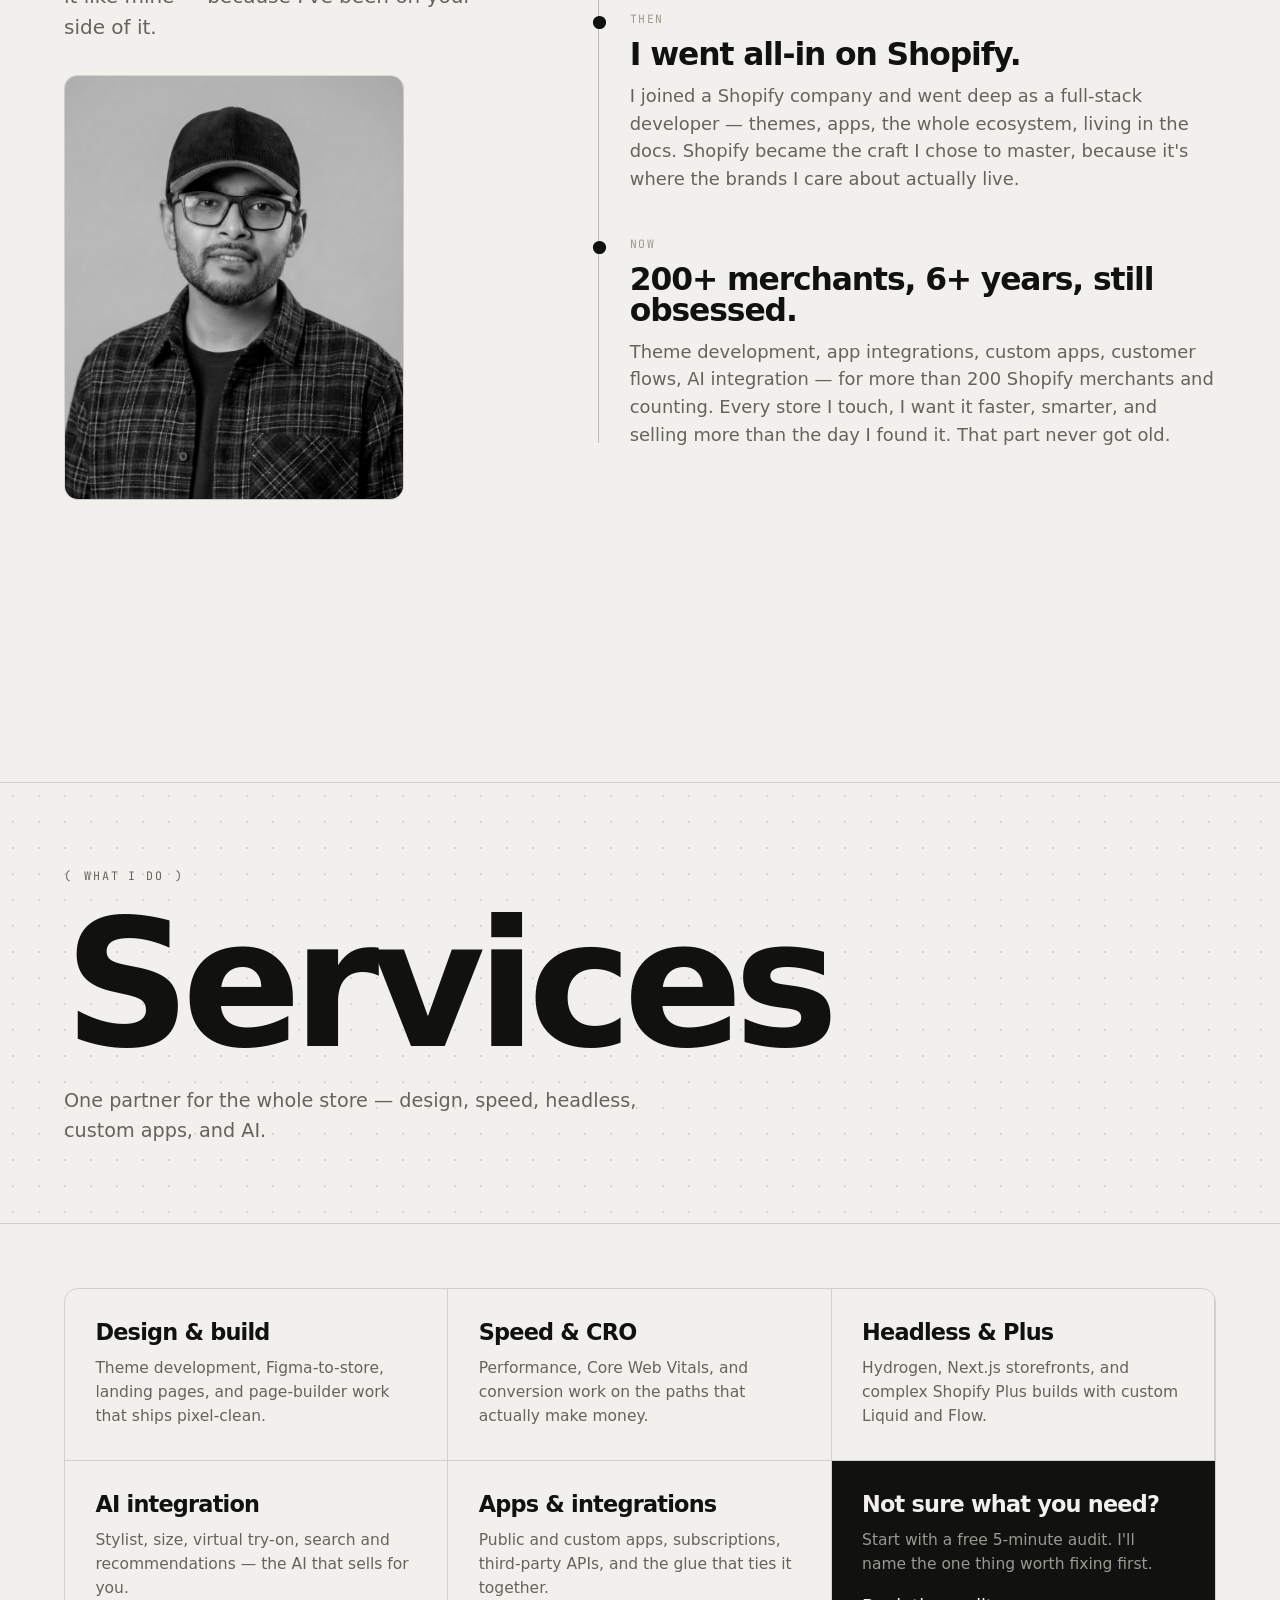
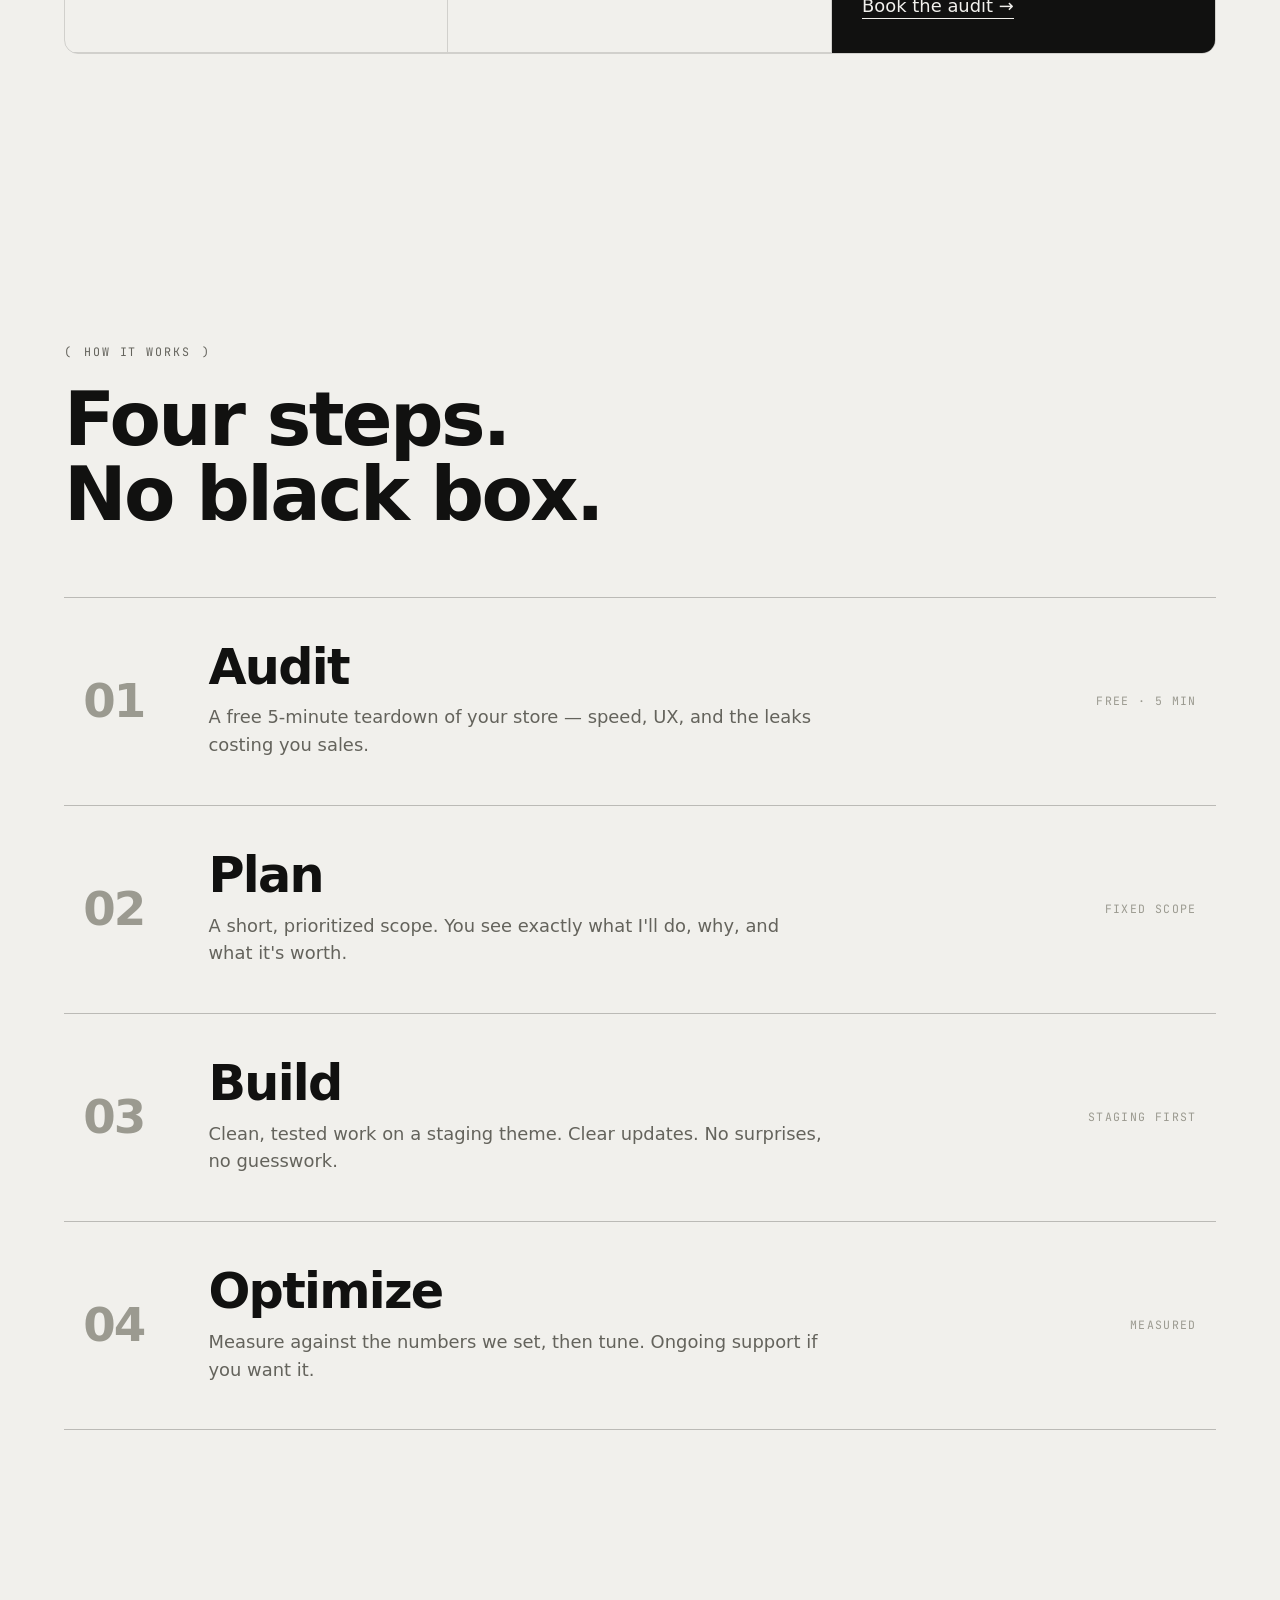
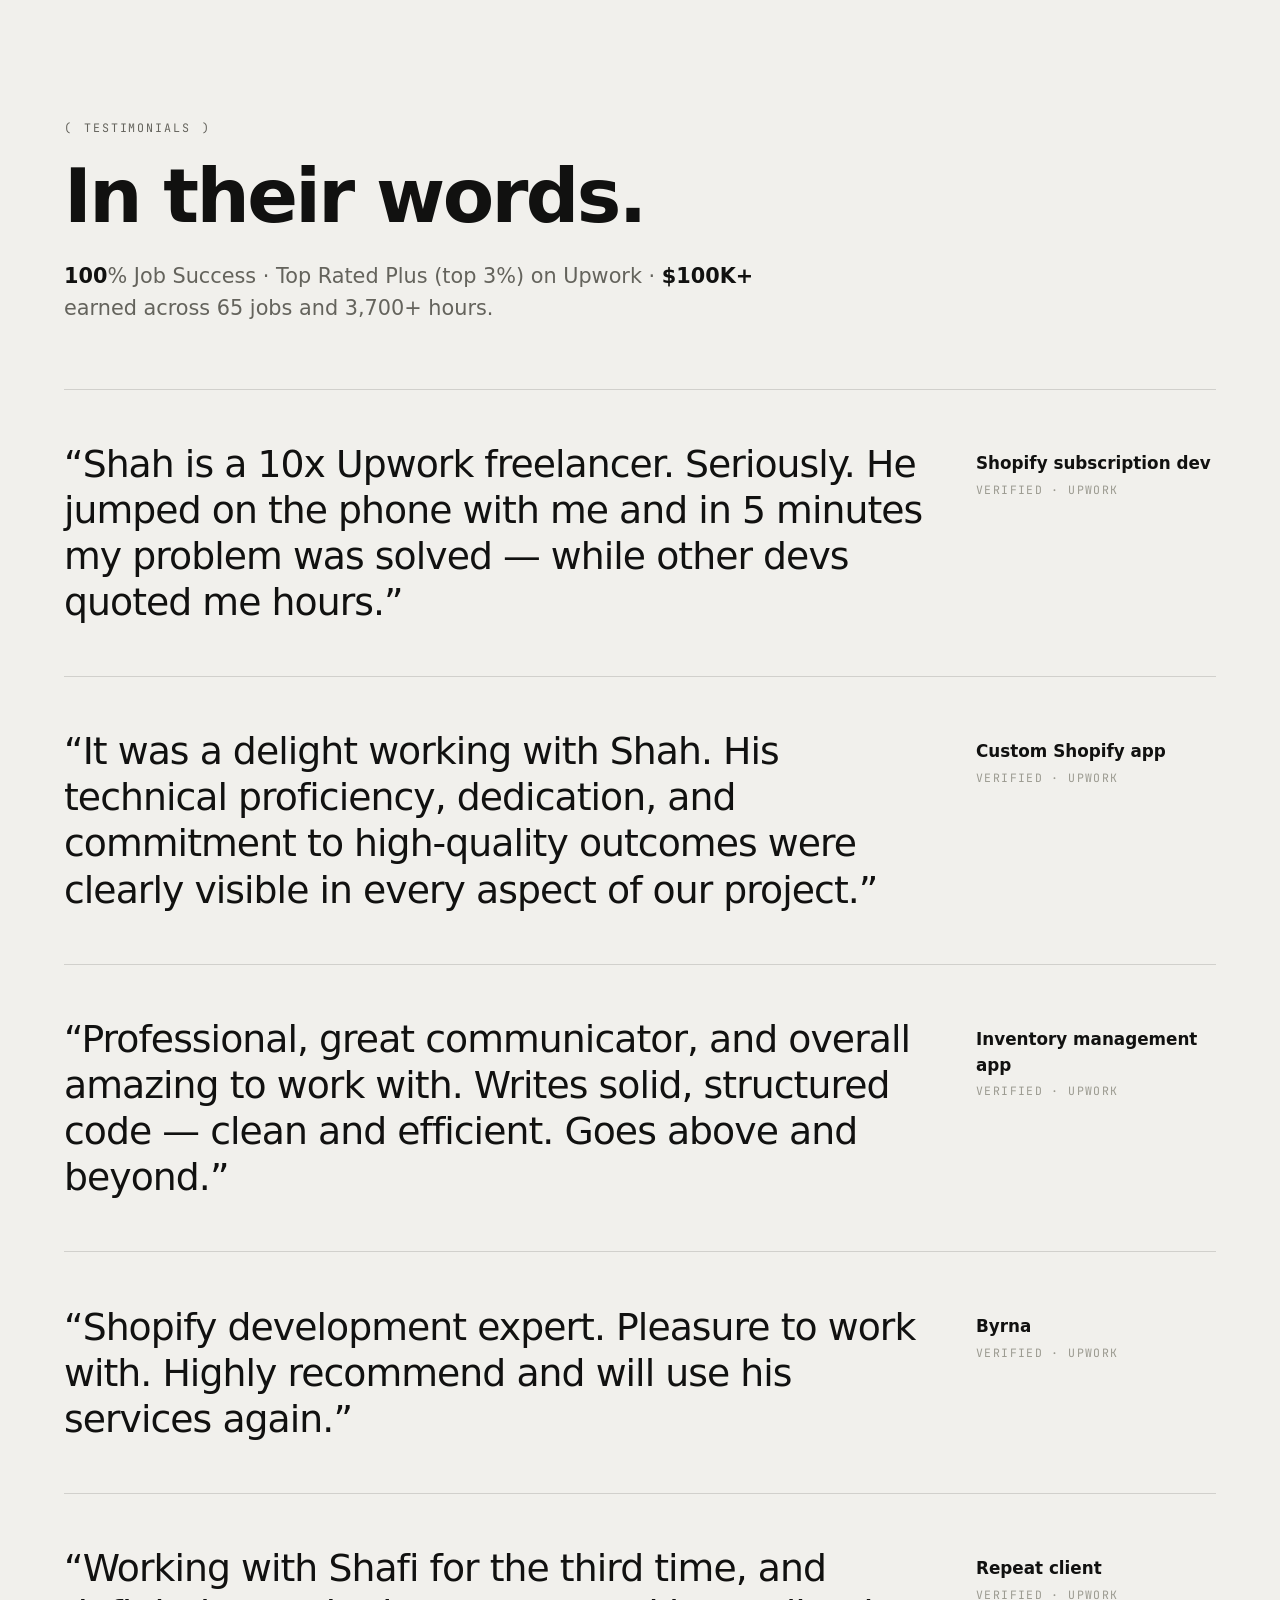
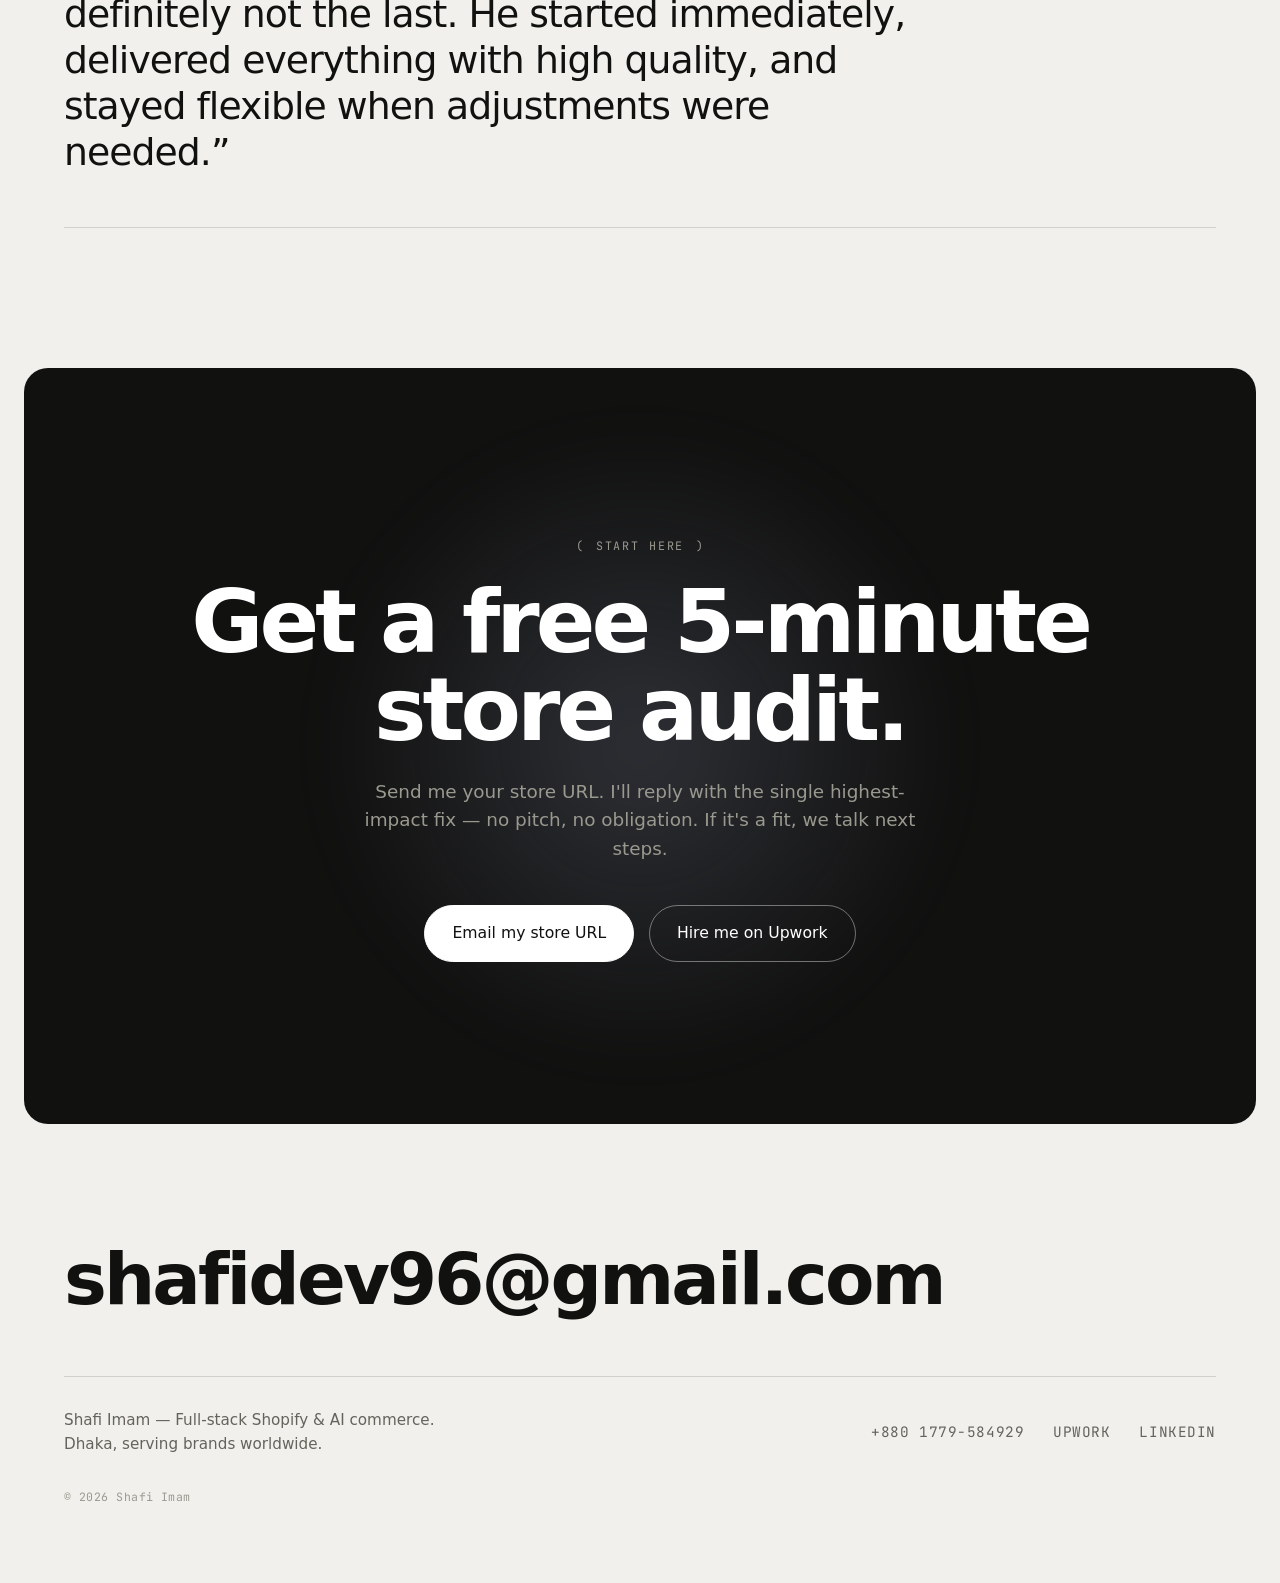
==== commit c6d50cb3: "Remove Lucent logo (only baked-in background version available, rendered as box)" ====
--- a/index.html
+++ b/index.html
@@ -97,7 +97,6 @@
     <img class="clogo" src="assets/logos/jaidejaide.png" alt="Jaide" />
     <img class="clogo" src="assets/logos/klova.png" alt="Klova" />
     <img class="clogo" src="assets/logos/getkeysmart.png" alt="KeySmart" />
-    <img class="clogo" src="assets/logos/lucentlight.png" alt="Lucent Light Shop" />
     <img class="clogo clogo--mark" src="assets/logos/apb.svg" alt="APB" />
     <img class="clogo" src="assets/logos/sago.png" alt="SAGO" />
     <img class="clogo" src="assets/logos/amamaniere.png" alt="" aria-hidden="true" />
@@ -108,7 +107,6 @@
     <img class="clogo" src="assets/logos/jaidejaide.png" alt="" aria-hidden="true" />
     <img class="clogo" src="assets/logos/klova.png" alt="" aria-hidden="true" />
     <img class="clogo" src="assets/logos/getkeysmart.png" alt="" aria-hidden="true" />
-    <img class="clogo" src="assets/logos/lucentlight.png" alt="" aria-hidden="true" />
     <img class="clogo clogo--mark" src="assets/logos/apb.svg" alt="" aria-hidden="true" />
     <img class="clogo" src="assets/logos/sago.png" alt="" aria-hidden="true" />
   </div>
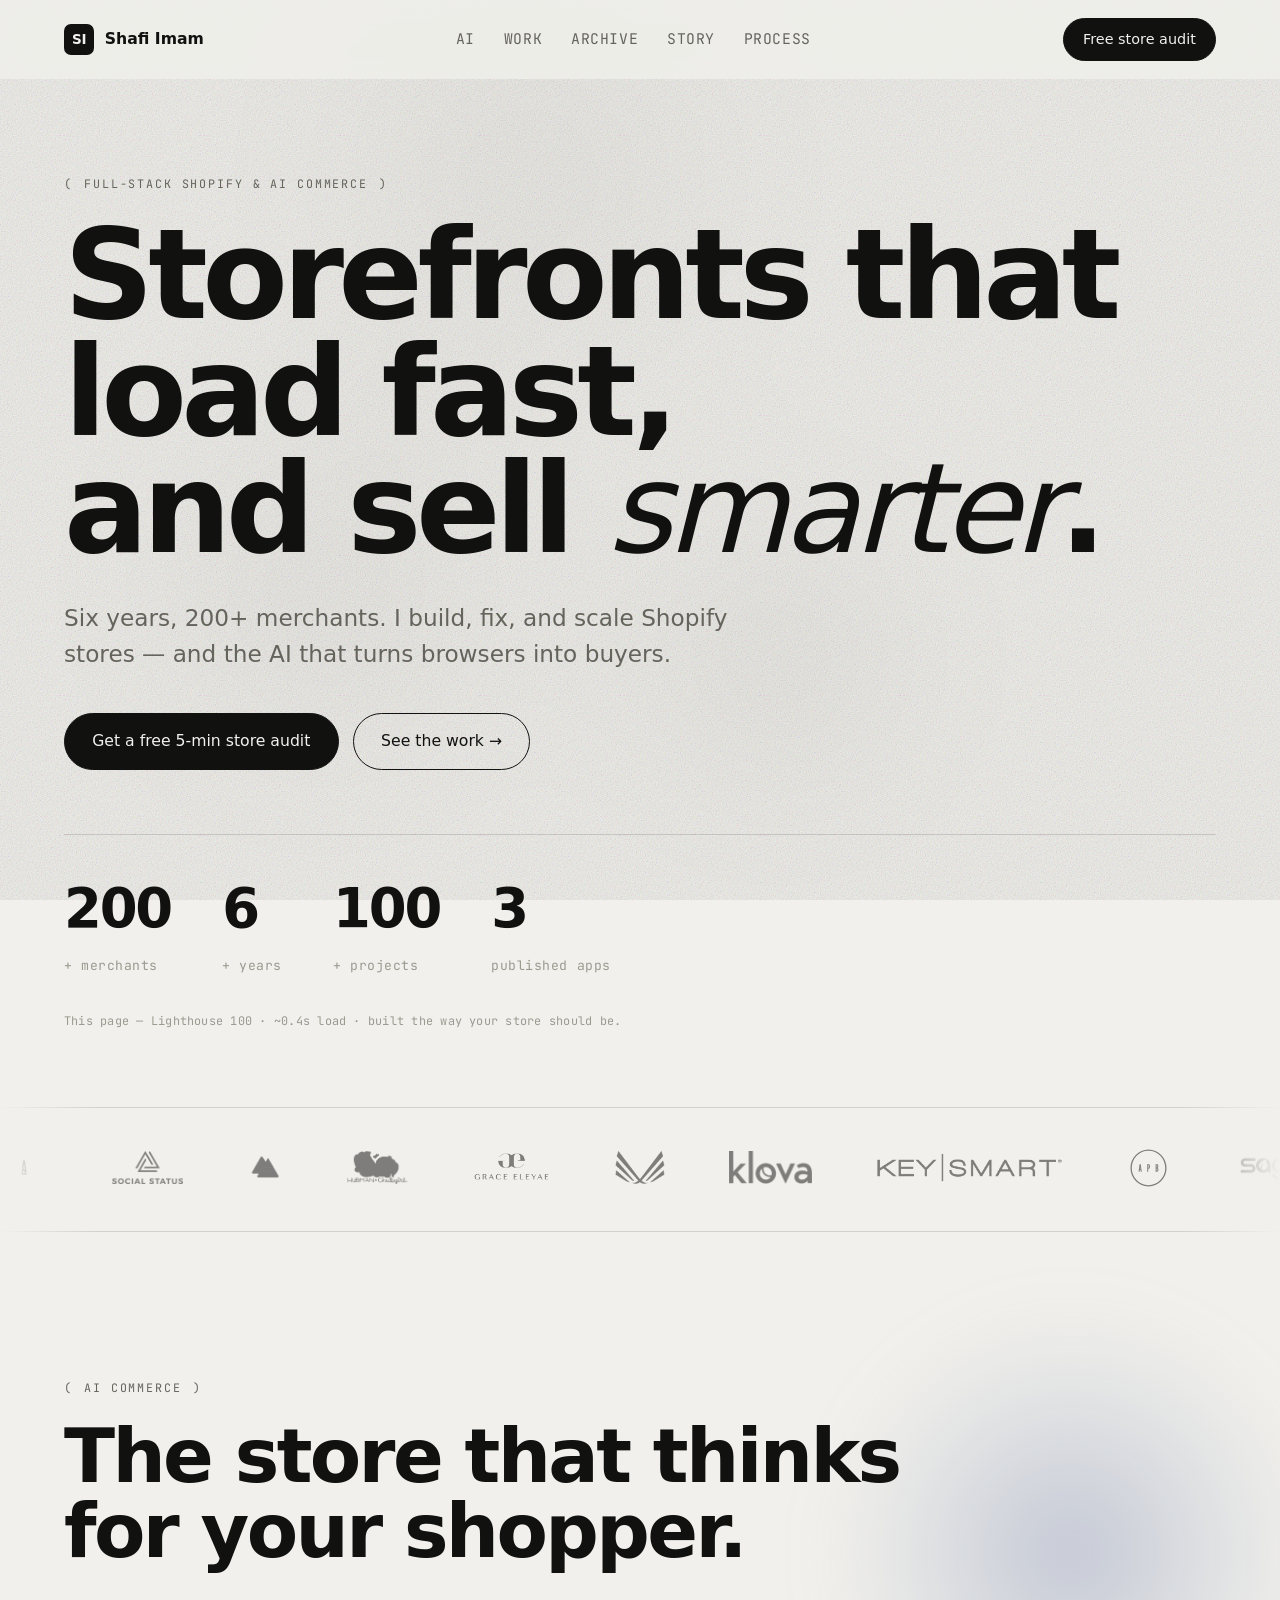
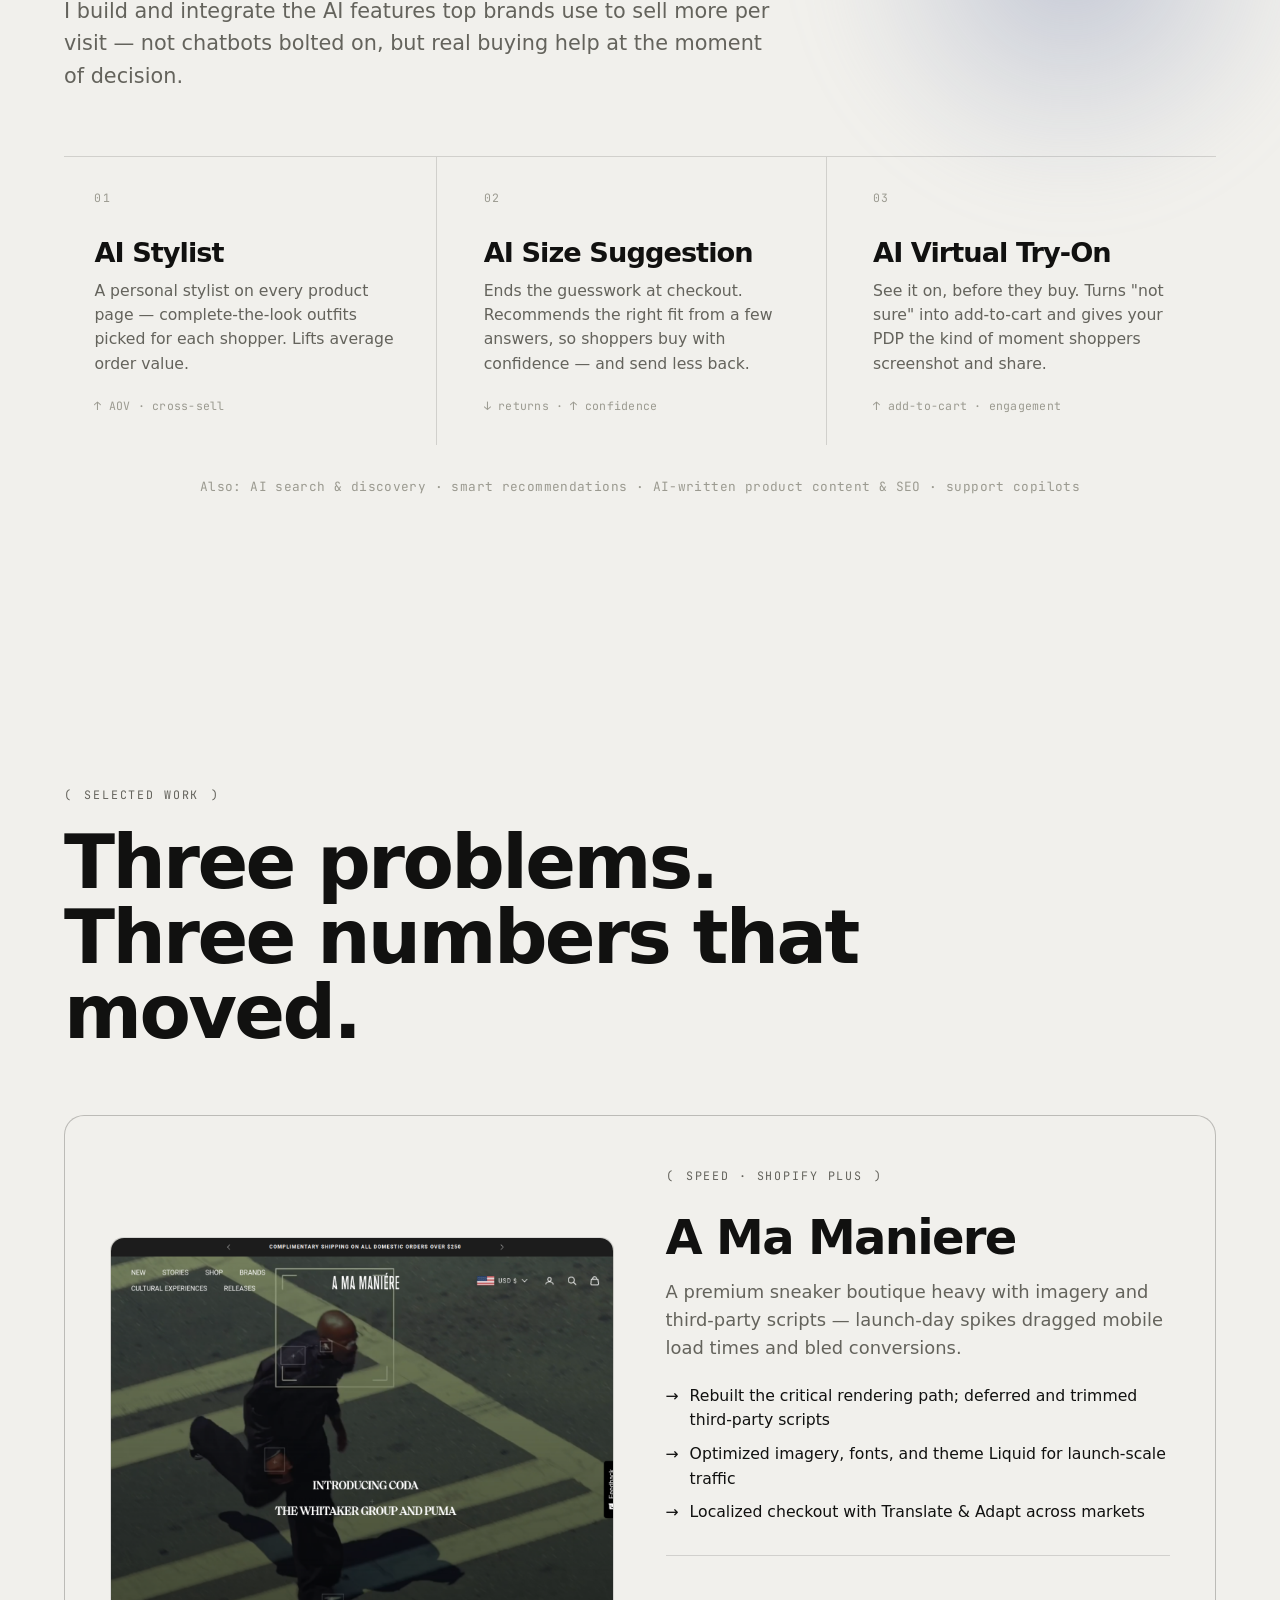
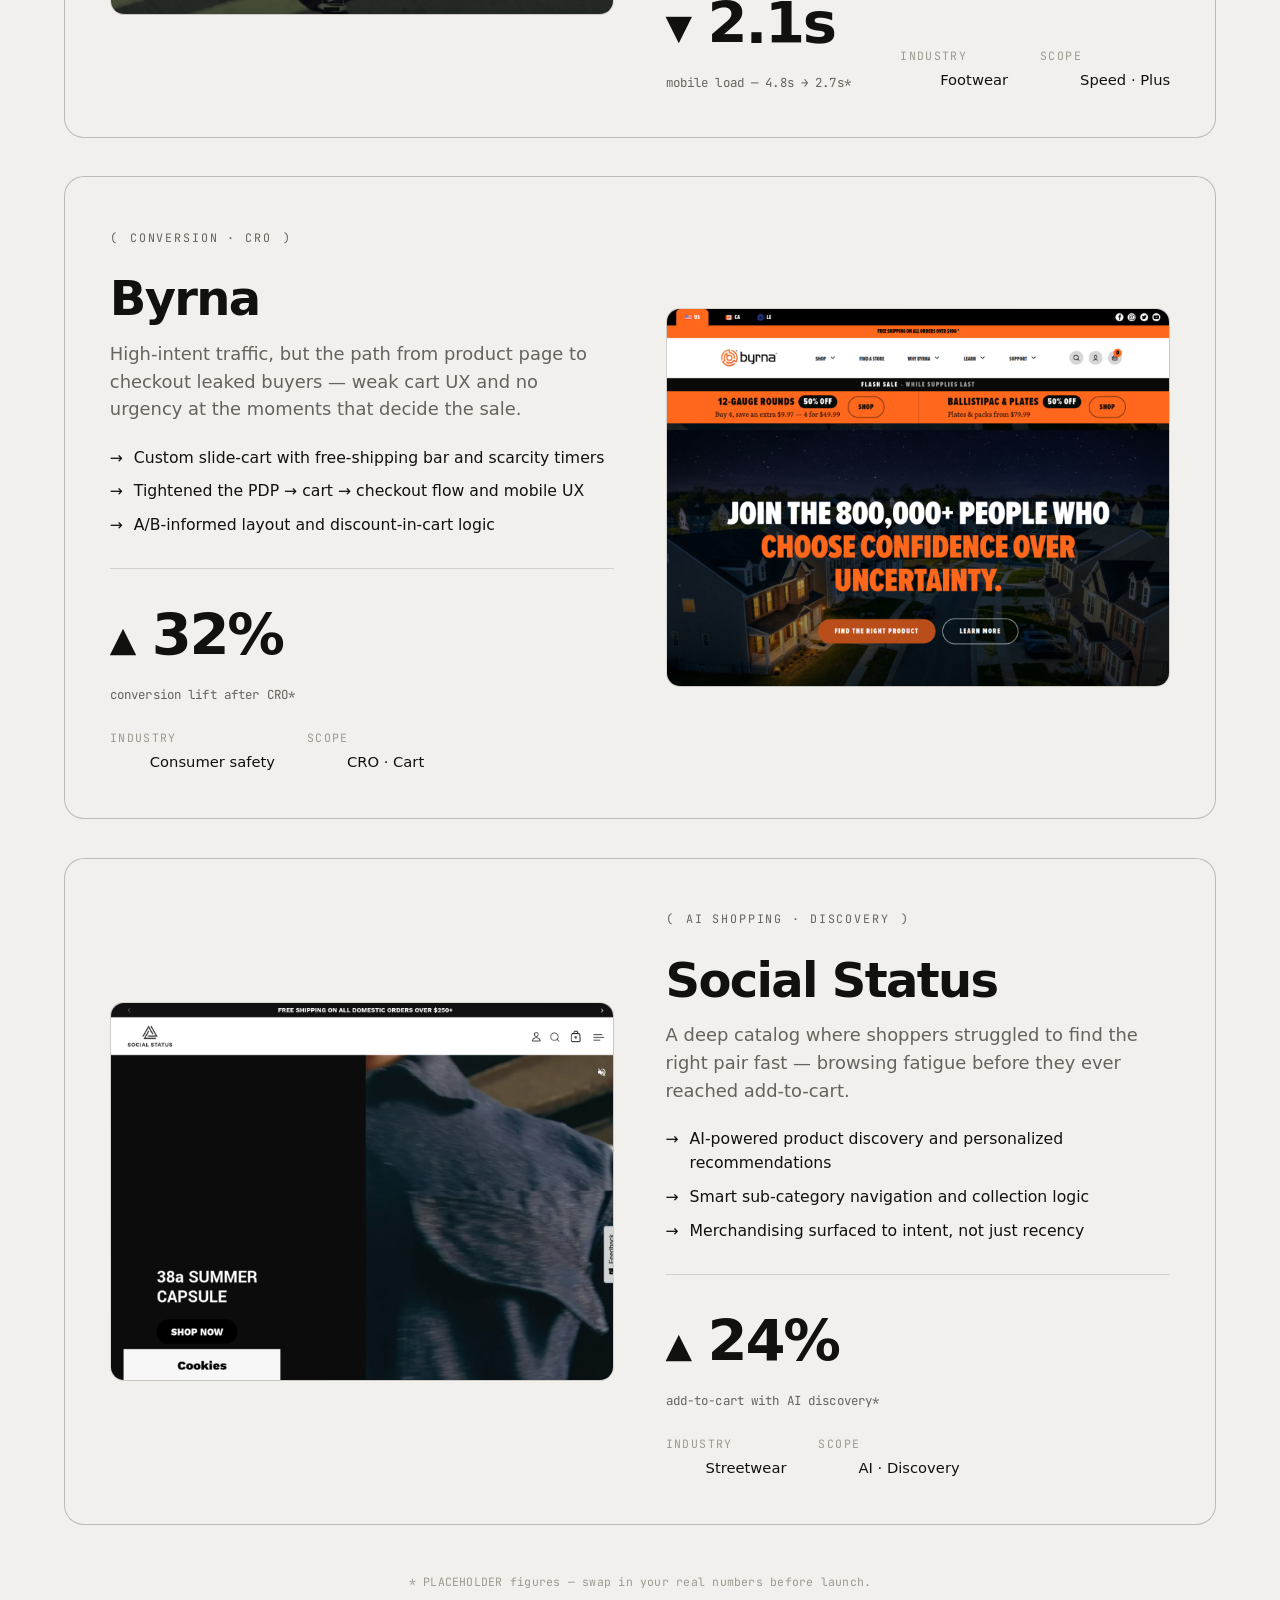
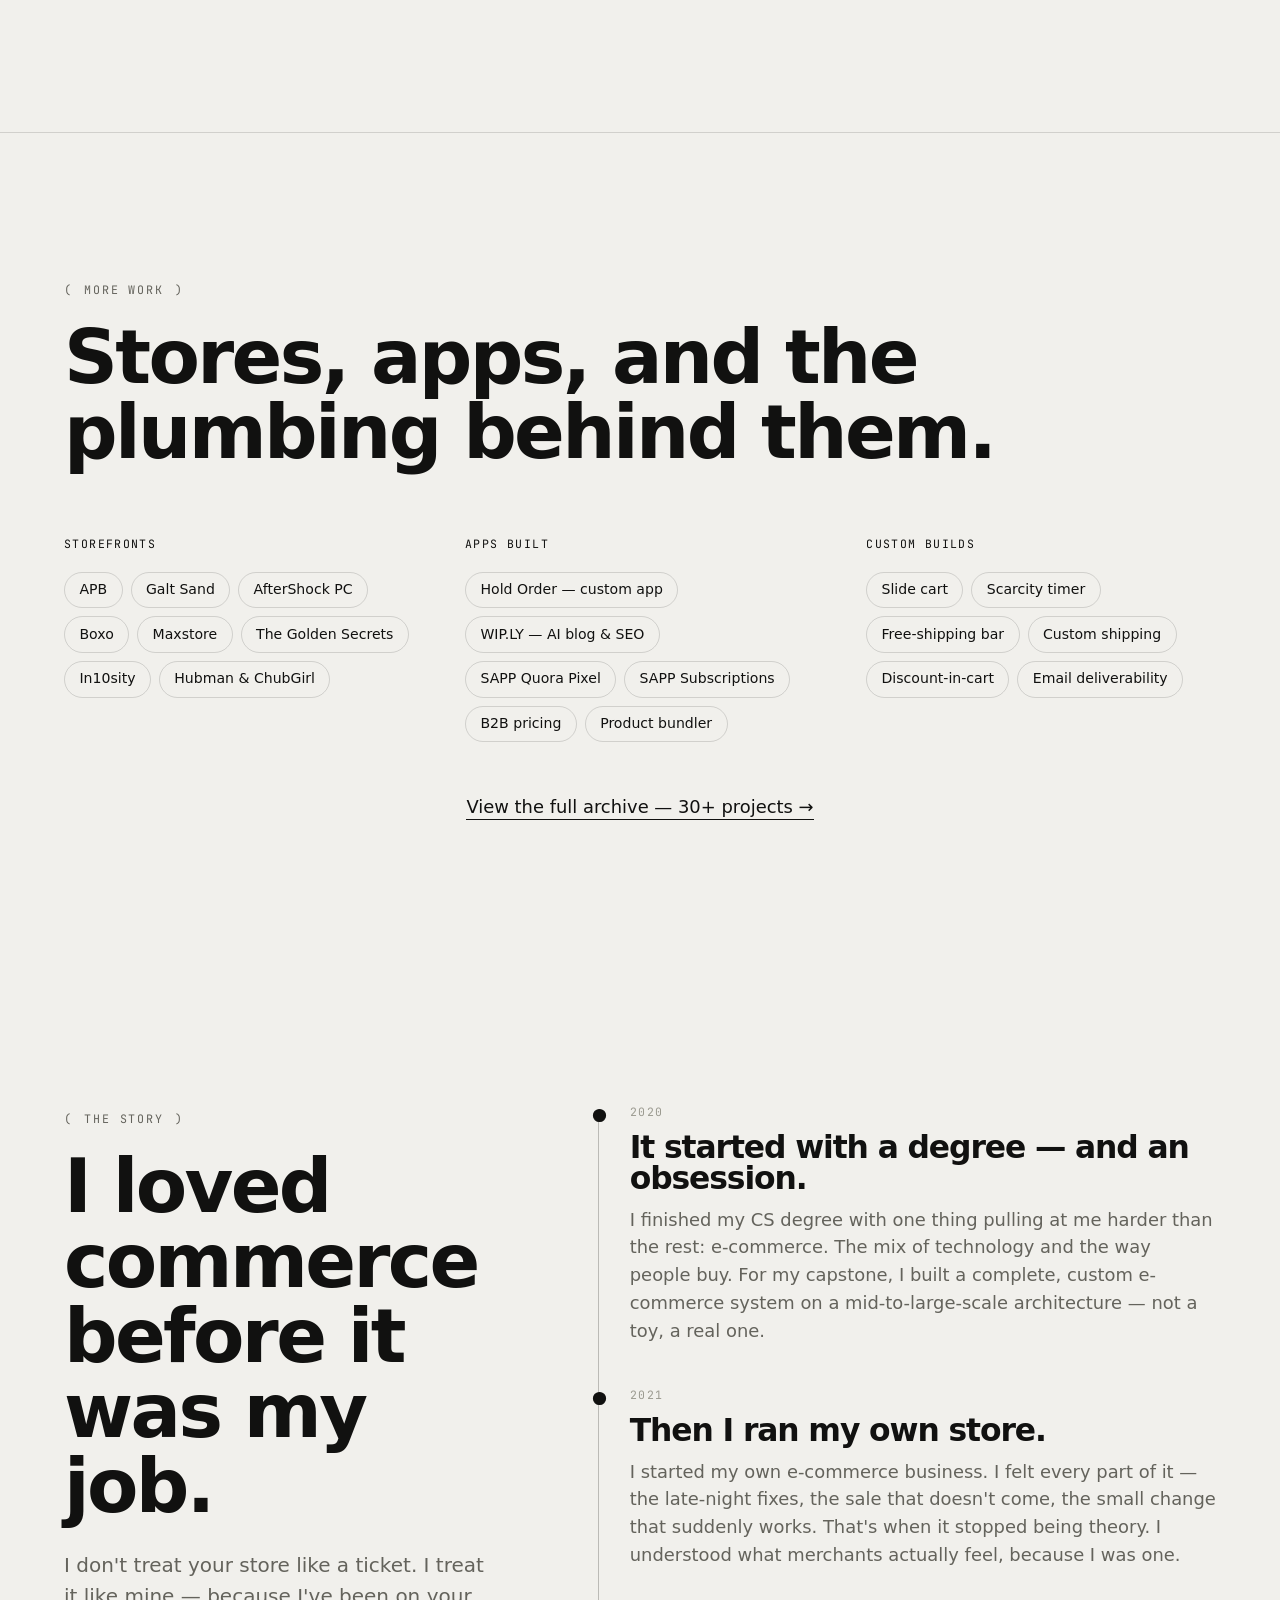
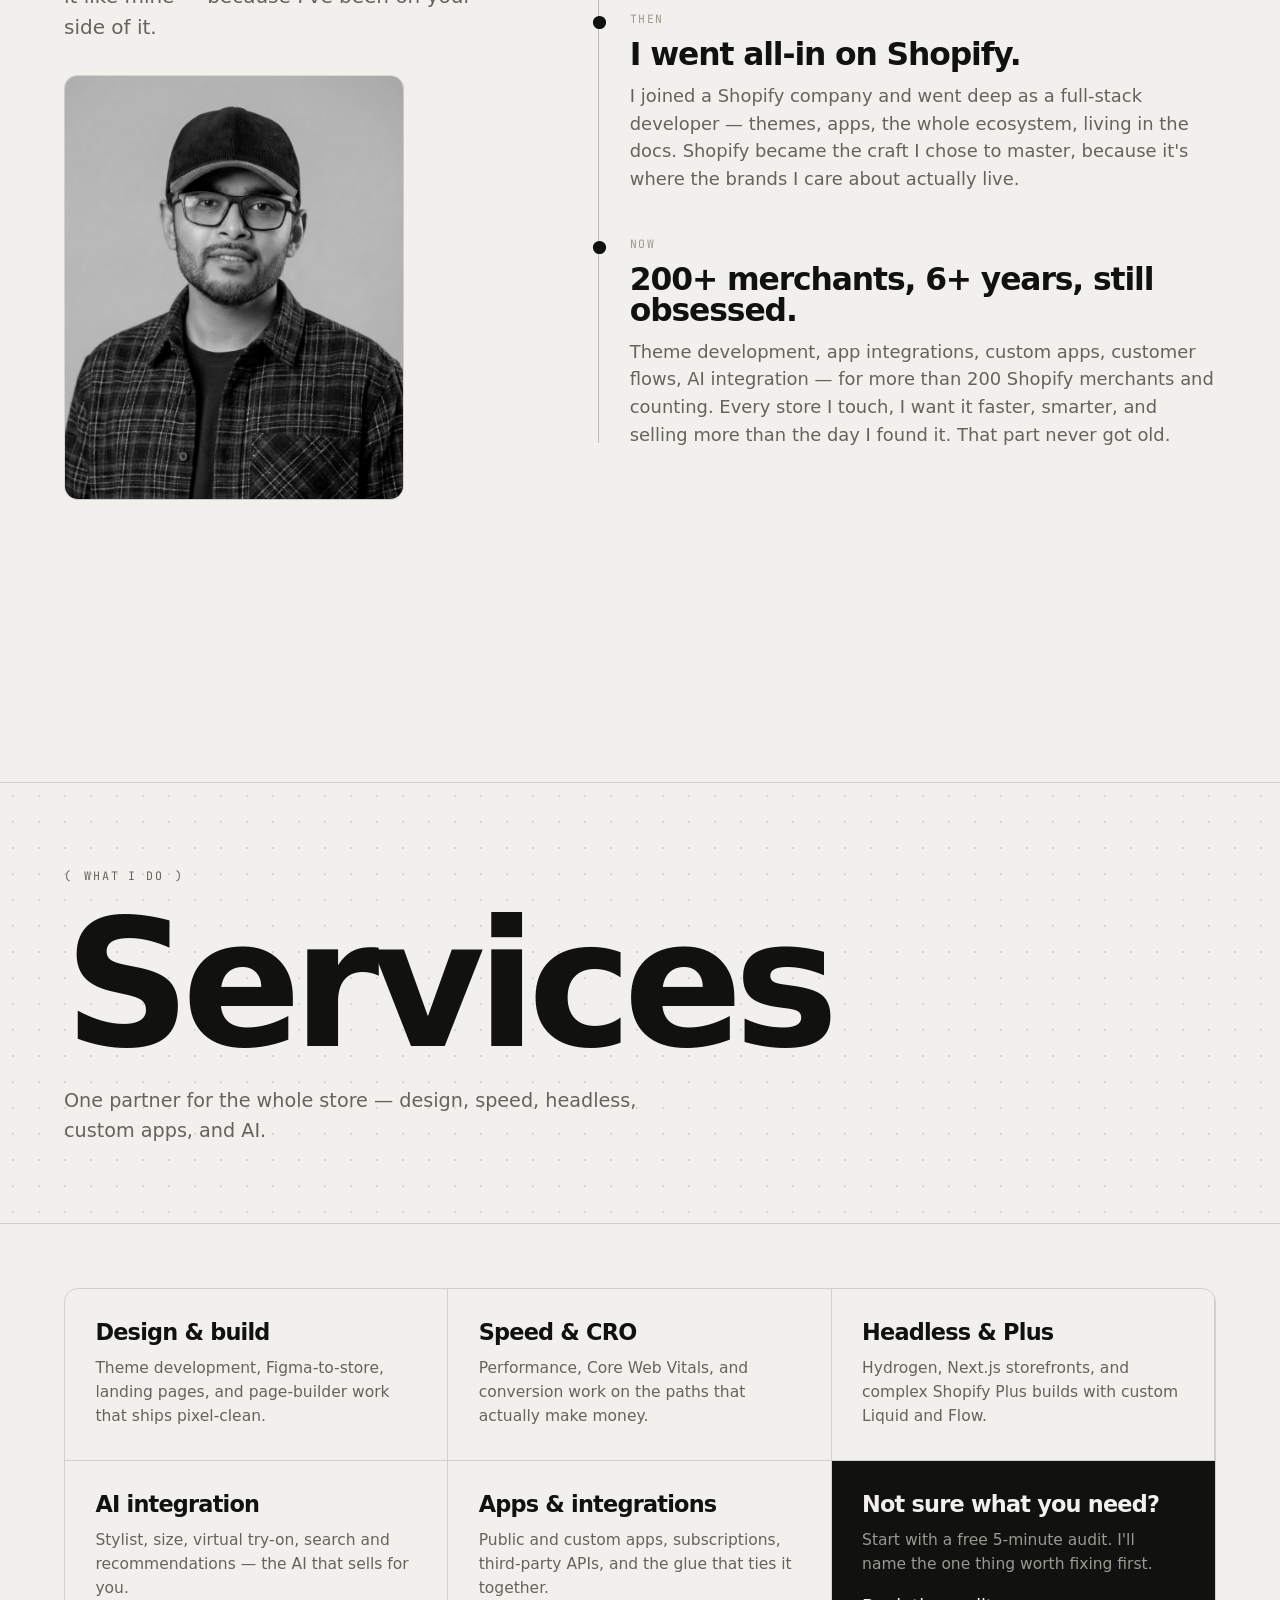
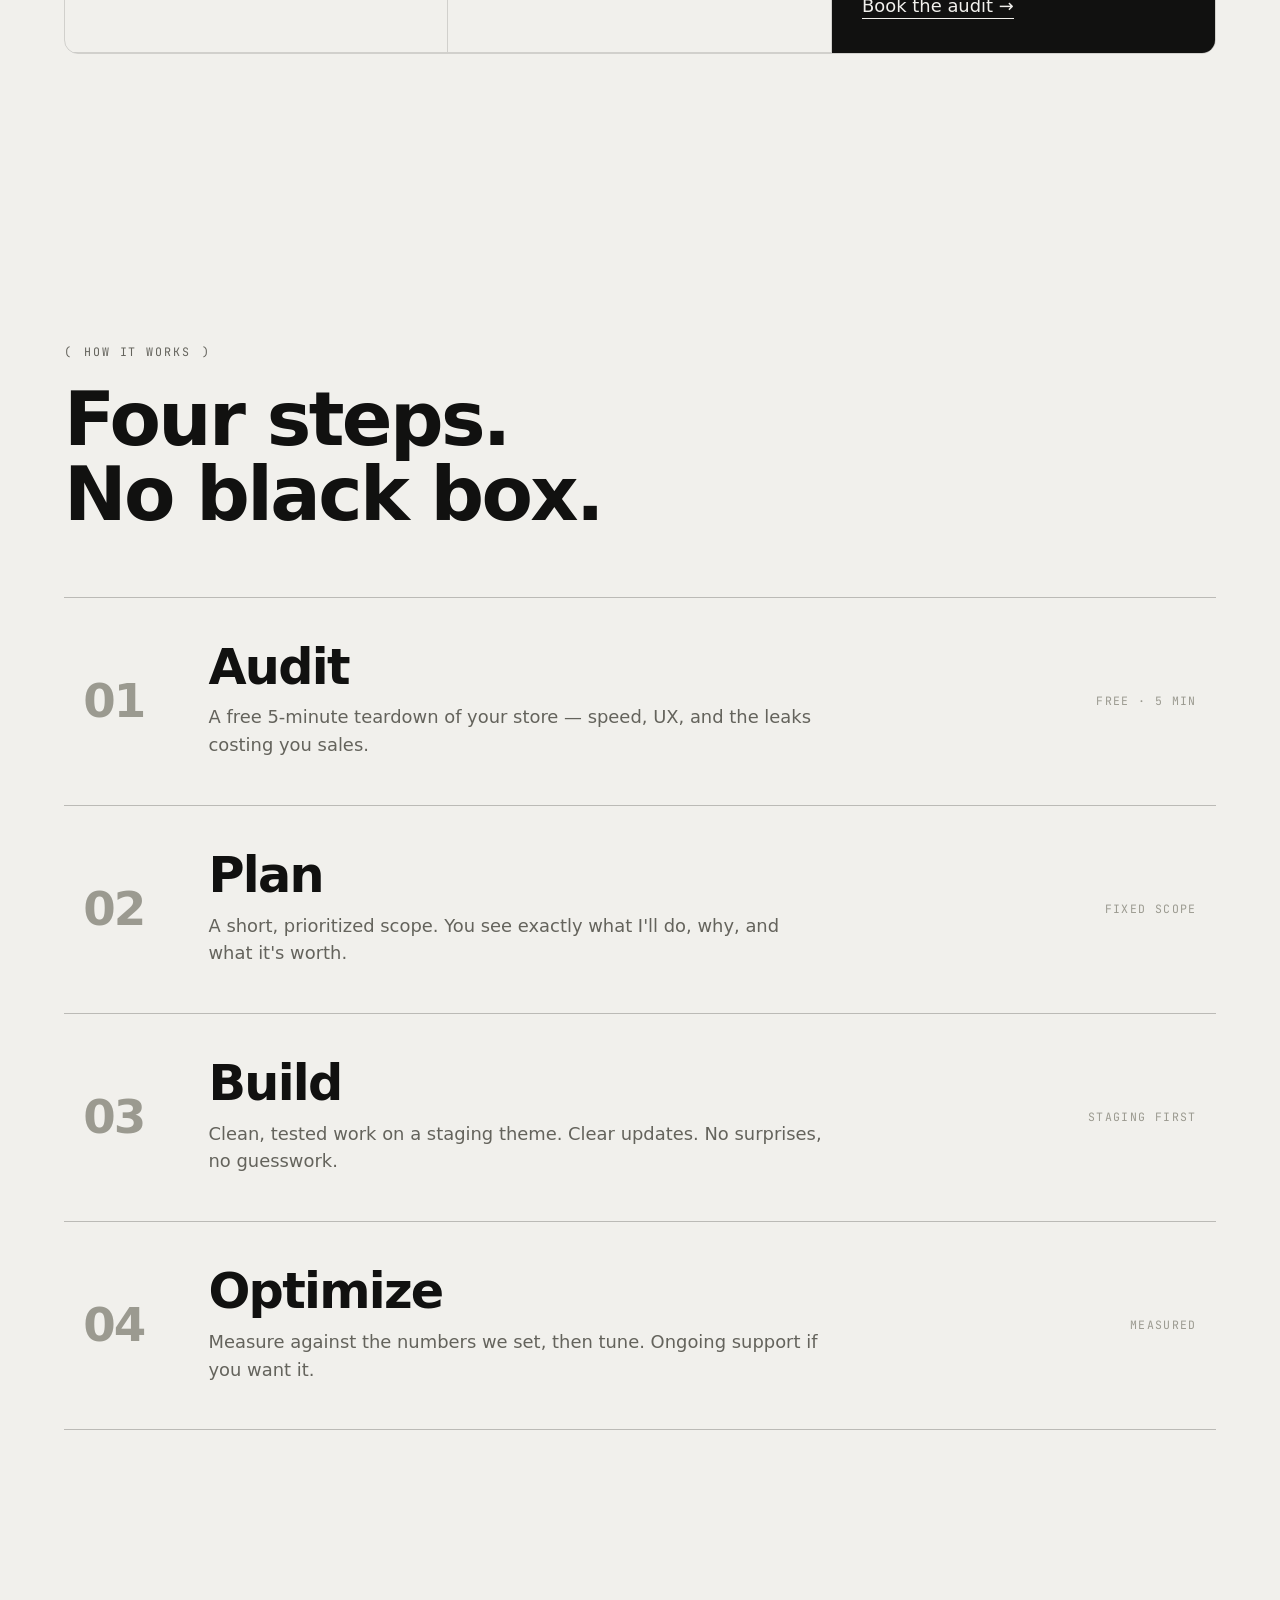
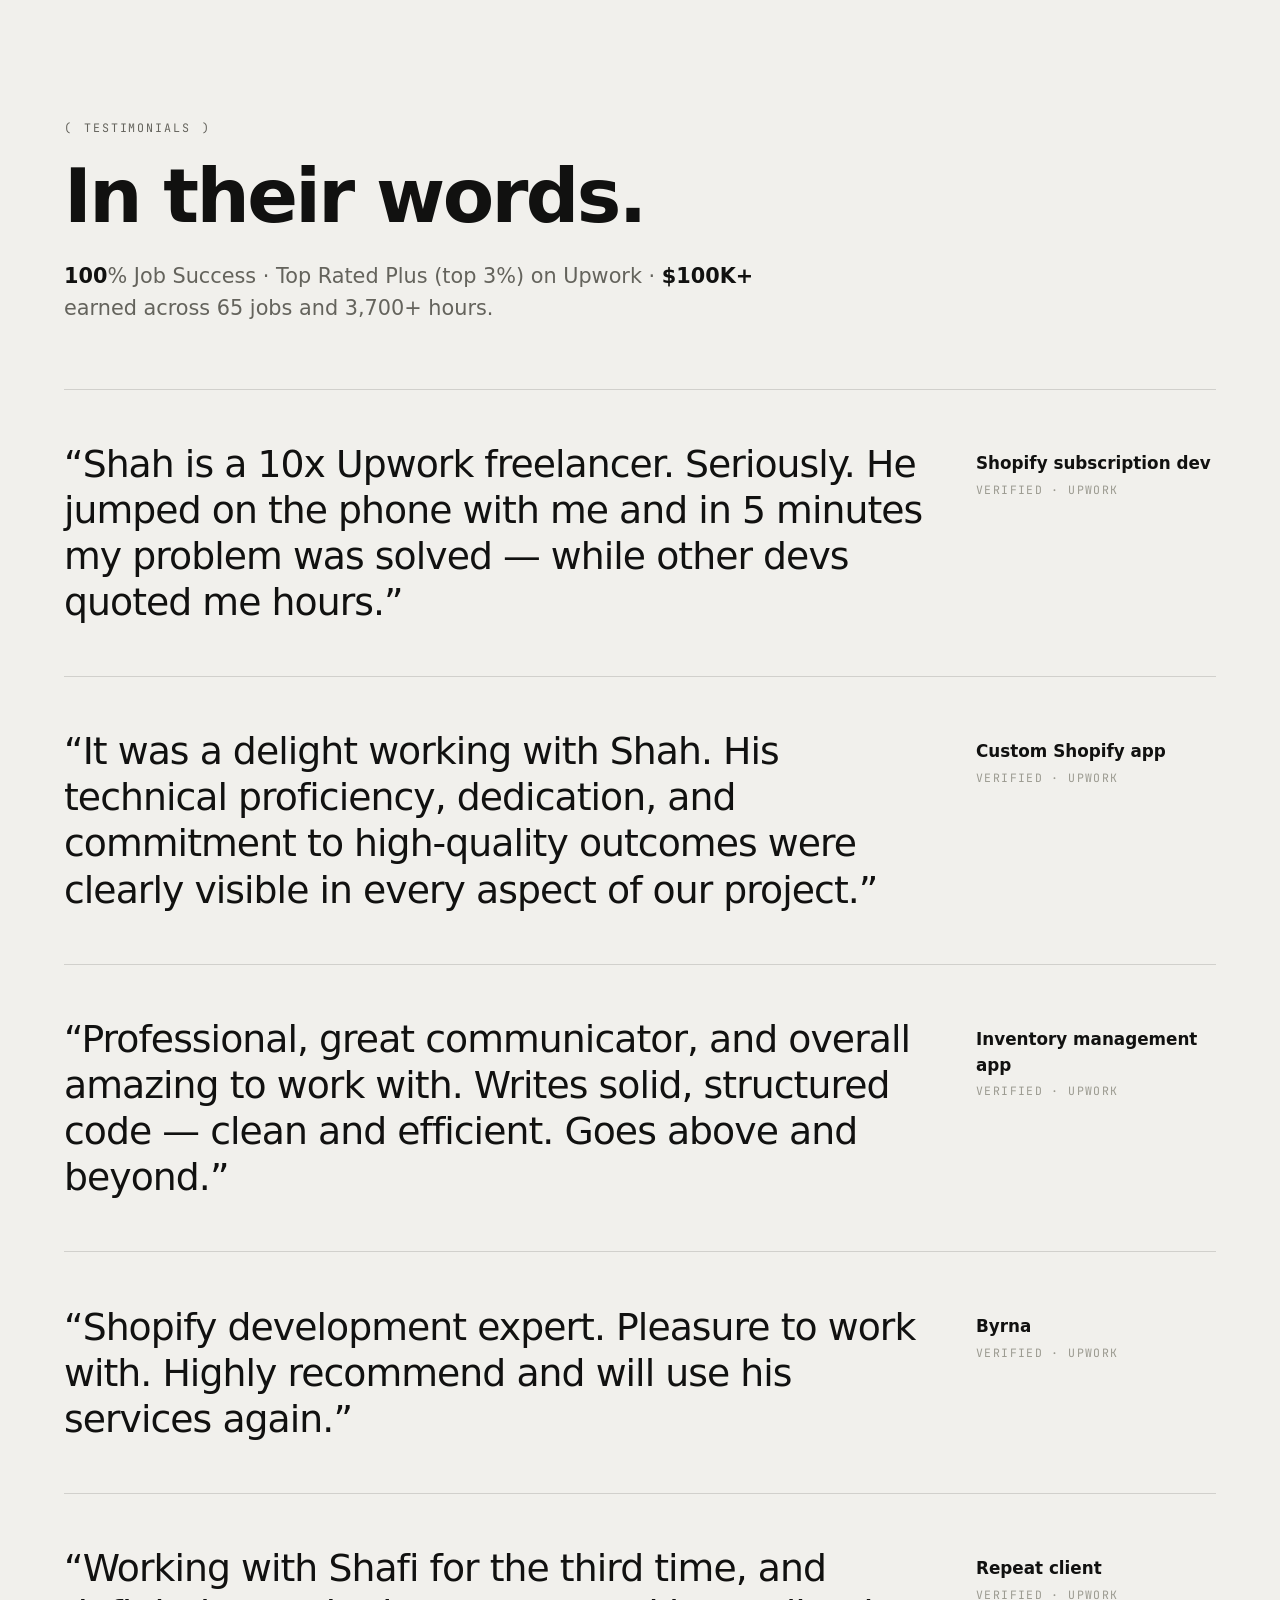
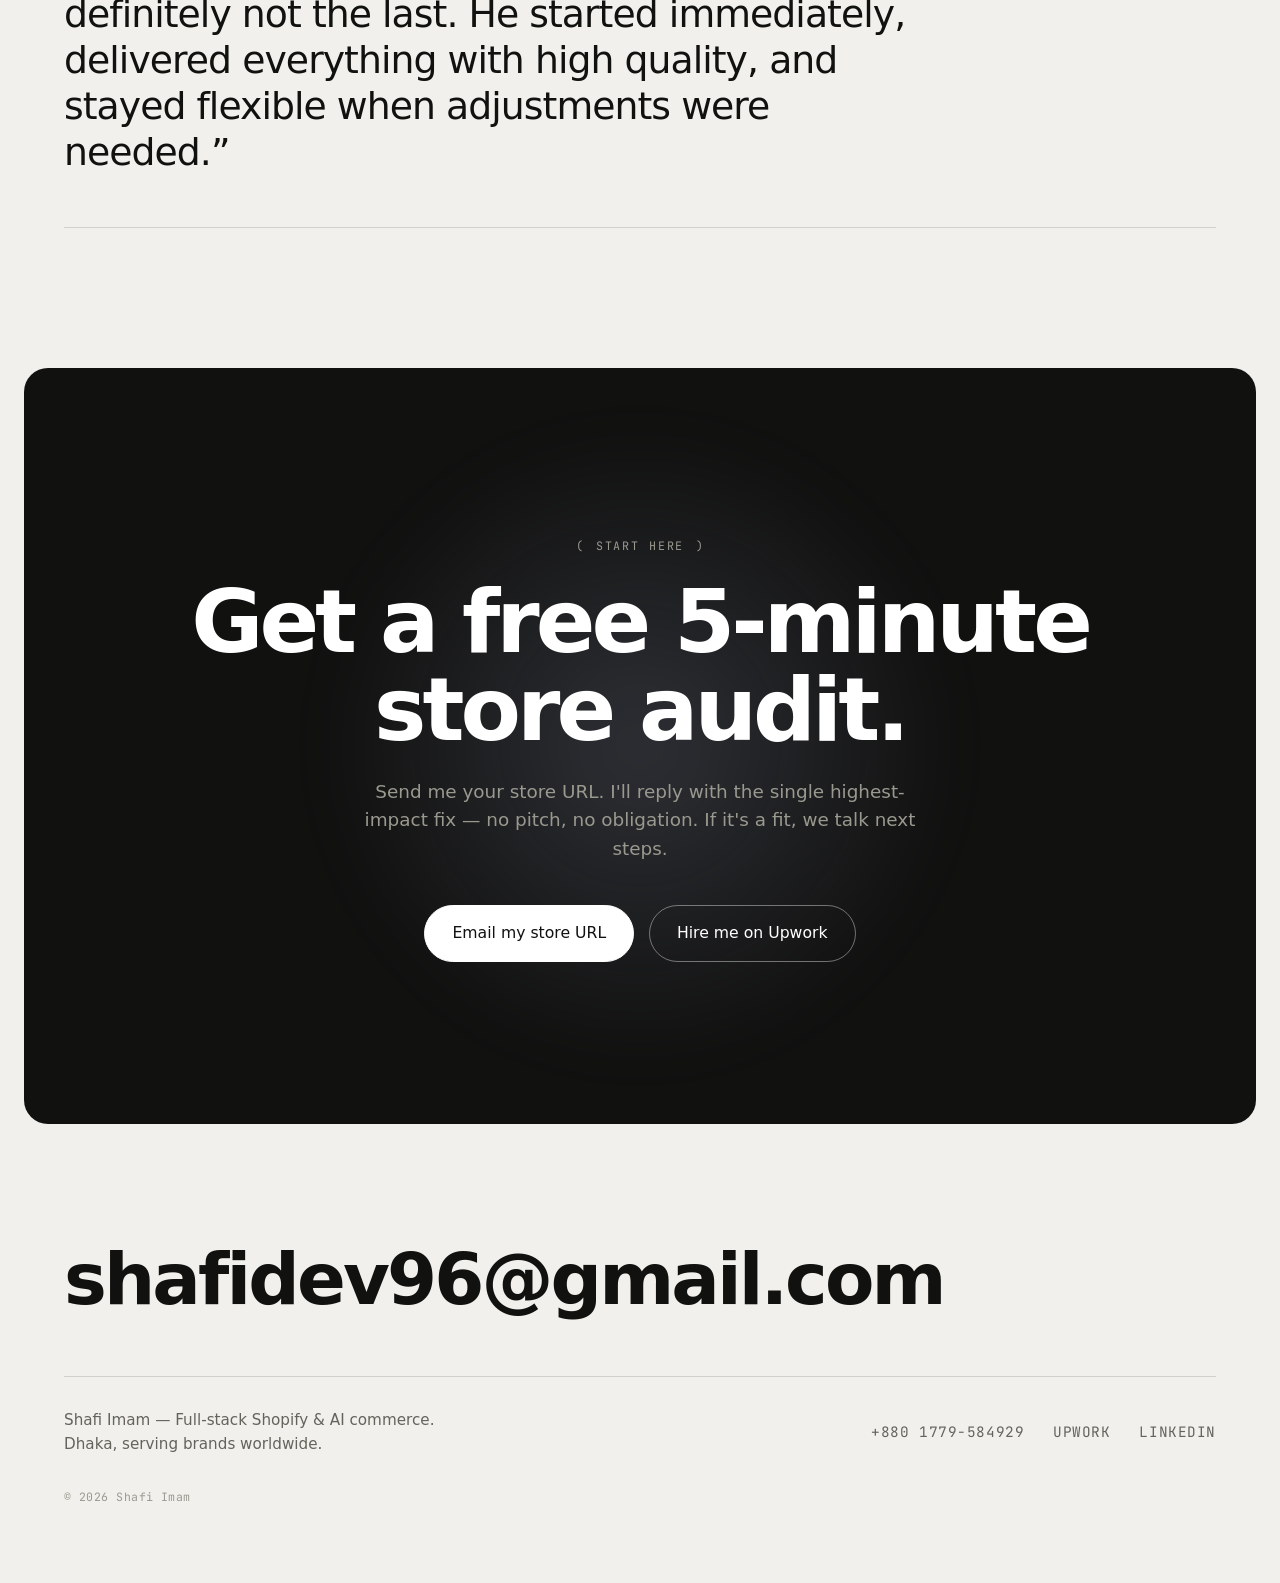
==== commit c9ef95ae: "Connect real LinkedIn URL in footers" ====
--- a/index.html
+++ b/index.html
@@ -451,8 +451,7 @@
     <div class="foot__links">
       <a href="tel:+8801779584929">+880 1779-584929</a>
       <a href="https://www.upwork.com/freelancers/shafiimam" target="_blank" rel="noopener">Upwork</a>
-      <!-- PLACEHOLDER: real LinkedIn URL -->
-      <a href="#" target="_blank" rel="noopener">LinkedIn</a>
+      <a href="https://www.linkedin.com/in/shafiimam/" target="_blank" rel="noopener">LinkedIn</a>
     </div>
   </div>
   <p class="foot__fine mono">© <span id="year">2026</span> Shafi Imam</p>
